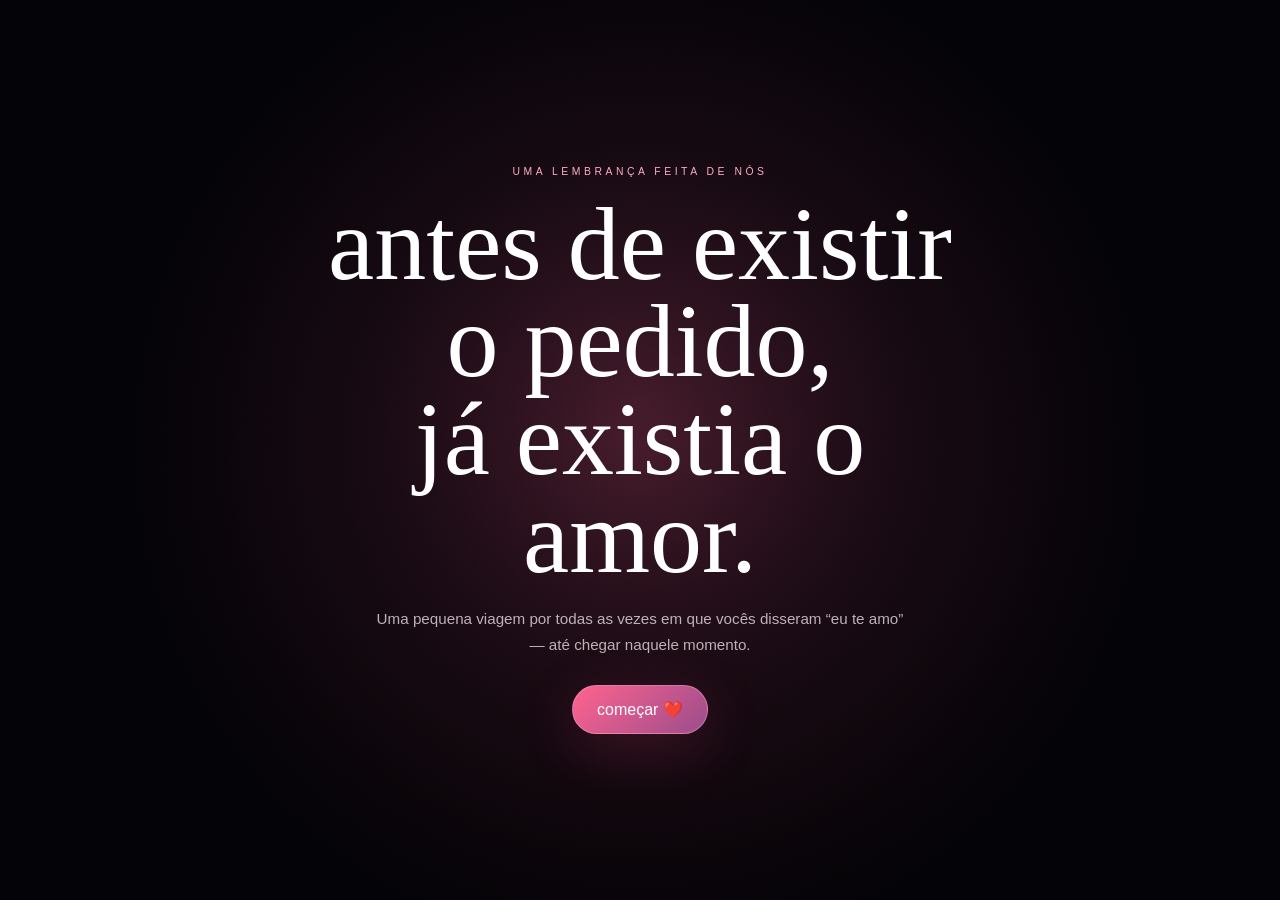
==== index.html @ da507d5b "Add files via upload" ====
<!doctype html><html lang="pt-BR"><head><meta charset="utf-8"><meta name="viewport" content="width=device-width,initial-scale=1,maximum-scale=1,user-scalable=no"><meta name="theme-color" content="#050408"><title>dois ❤️</title><style>
*{box-sizing:border-box}html,body{margin:0;width:100%;height:100%;overflow:hidden;background:#050408;color:#fff}body{font-family:-apple-system,BlinkMacSystemFont,"Segoe UI",Roboto,Arial,sans-serif}button{font:inherit}#app{position:fixed;inset:0;overflow:hidden;background:#050408}.bg{position:absolute;inset:0;background:radial-gradient(circle at 50% 45%,rgba(255,96,145,.13),transparent 32%),linear-gradient(180deg,#09070c,#050408 70%,#020204)}.vignette{position:absolute;inset:-5%;pointer-events:none;background:radial-gradient(ellipse at center,transparent 35%,rgba(0,0,0,.74) 100%);z-index:8}.grain{position:absolute;inset:0;opacity:.045;pointer-events:none;z-index:9;background-image:url("data:image/svg+xml,%3Csvg xmlns='http://www.w3.org/2000/svg' width='180' height='180'%3E%3Cfilter id='n'%3E%3CfeTurbulence baseFrequency='.85' numOctaves='3' stitchTiles='stitch'/%3E%3C/filter%3E%3Crect width='100%25' height='100%25' filter='url(%23n)' opacity='.6'/%3E%3C/svg%3E")}
#start{position:absolute;inset:0;z-index:30;display:flex;align-items:center;justify-content:center;text-align:center;padding:28px;background:radial-gradient(circle,rgba(255,87,145,.16),rgba(4,3,7,.98) 65%);transition:opacity 1.4s ease}.start-inner{max-width:650px}.eyebrow{font-size:.65rem;letter-spacing:.34em;text-transform:uppercase;color:#ffabc5;margin-bottom:18px}.start-inner h1{font-family:Georgia,serif;font-weight:400;font-size:clamp(2.5rem,9vw,6.5rem);line-height:.94;margin:0 0 20px}.start-inner p{color:#bfb1b9;line-height:1.7;max-width:540px;margin:0 auto 28px;font-size:.95rem}.start-btn{border:1px solid rgba(255,180,205,.4);background:linear-gradient(135deg,#ff638f,#9b4d8c);color:#fff;border-radius:999px;padding:14px 24px;cursor:pointer;box-shadow:0 16px 60px rgba(255,78,136,.18)}#stage{position:absolute;inset:0;opacity:0;transition:opacity 1.2s ease}#stage.live{opacity:1}#backMessages{position:absolute;inset:0;z-index:2;overflow:hidden;pointer-events:none}.back{position:absolute;width:min(38vw,270px);max-width:38vw;color:rgba(255,220,232,.58);font-family:Georgia,serif;font-size:clamp(.78rem,2.5vw,1.18rem);line-height:1.25;text-align:center;text-shadow:0 0 24px rgba(255,93,148,.15);animation:backIn var(--dur,3.6s) ease forwards;transform:translate(-50%,-50%);overflow-wrap:anywhere}.back small{display:block;margin-top:6px;font-size:.48em;color:rgba(255,200,218,.38);font-family:-apple-system,BlinkMacSystemFont,"Segoe UI",sans-serif}@keyframes backIn{0%{opacity:0;transform:translate(-50%,-50%) scale(.96)}15%{opacity:1}65%{opacity:.82}100%{opacity:0;transform:translate(-50%,-50%) scale(1.03)}}#front{position:absolute;inset:0;z-index:6;display:flex;align-items:center;justify-content:center;padding:28px;text-align:center;background:rgba(0,0,0,.28)}#front::after{content:"";position:absolute;inset:0;background:radial-gradient(circle at center,rgba(0,0,0,.04),rgba(0,0,0,.36) 72%);pointer-events:none}.card{position:relative;z-index:2;width:min(90vw,720px);min-height:120px;display:flex;align-items:center;justify-content:center;opacity:0;transform:scale(.97) translateY(8px);transition:opacity .16s ease,transform .16s ease}.card.show{opacity:1;transform:none}.word{display:inline-block;padding:21px 24px;border-radius:24px 24px 7px 24px;background:transparent;border:0;box-shadow:none;font-size:clamp(1.15rem,4.6vw,2.25rem);line-height:1.25;word-break:break-word}.front-author{margin-top:12px;color:rgba(255,226,235,.62);font-size:.72rem}.front-meta{margin-top:5px;color:rgba(255,210,224,.38);font-size:.62rem;letter-spacing:.05em}#photoScene{position:absolute;inset:0;z-index:20;display:flex;align-items:center;justify-content:center;opacity:0;visibility:hidden;background:#020203;transition:opacity 1.8s ease,visibility 1.8s}#photoScene.show{opacity:1;visibility:visible}.photo-glow{position:absolute;inset:-15%;background:radial-gradient(circle,rgba(255,91,145,.28),transparent 52%);filter:blur(35px)}.photo-box{position:relative;width:92vw;height:90vh;display:flex;align-items:center;justify-content:center;padding:18px}#photo{position:relative;z-index:2;max-width:100%;max-height:100%;width:auto;height:auto;object-fit:contain;border-radius:18px;border:1px solid rgba(255,255,255,.16);box-shadow:0 40px 110px rgba(0,0,0,.75);opacity:0;transform:scale(1.055);animation:photoIn 2.2s cubic-bezier(.2,.75,.2,1) forwards}@keyframes photoIn{to{opacity:1;transform:scale(1)}}.photo-caption{position:absolute;z-index:3;left:0;right:0;bottom:4.5vh;text-align:center;opacity:0;animation:captionIn 1.3s 1.2s forwards;text-shadow:0 2px 20px #000}.photo-caption span{font-size:.62rem;letter-spacing:.34em;text-transform:uppercase;color:#ffc0d4}.photo-caption h2{font:400 clamp(1.7rem,6vw,3.2rem)/1 Georgia,serif;margin:8px 0 0}@keyframes captionIn{to{opacity:1}}#fadeOut{position:absolute;inset:0;background:#000;z-index:30;opacity:0;pointer-events:none;transition:opacity 1.8s ease}#fadeOut.on{opacity:1}.hearts{position:absolute;inset:0;z-index:1;overflow:hidden;pointer-events:none}.heart{position:absolute;bottom:-30px;color:rgba(255,135,171,.18);animation:float linear forwards}@keyframes float{to{transform:translate3d(var(--x),-115vh,0) rotate(25deg);opacity:0}}#start.hide{opacity:0;pointer-events:none}@media(max-width:600px){.word{padding:17px 18px;border-radius:20px 20px 6px 20px}.back{max-width:82vw}.photo-box{height:84vh;padding:12px}}</style></head><body><div id="app"><div class="bg"></div><div class="hearts" id="hearts"></div><div class="vignette"></div><div class="grain"></div><section id="start"><div class="start-inner"><div class="eyebrow">uma lembrança feita de nós</div><h1>antes de existir o pedido,<br>já existia o amor.</h1><p>Uma pequena viagem por todas as vezes em que vocês disseram “eu te amo” — até chegar naquele momento.</p><button class="start-btn" id="begin">começar ❤️</button></div></section><main id="stage"><div id="backMessages"></div><div id="front"><div class="card" id="card"><div><div class="word" id="word"></div><div class="front-author" id="frontAuthor"></div><div class="front-meta" id="frontMeta"></div></div></div></div></main><section id="photoScene"><div class="photo-glow"></div><div class="photo-box"><img id="photo" alt="o dia do pedido"><div class="photo-caption"><span>26 de setembro de 2026</span><h2>e então, virou nós dois. ❤️</h2></div></div></section><div id="fadeOut"></div><audio id="music" preload="auto"></audio></div><script>
const DECLARATIONS=[{"date":"2026-05-12","time":"21:06","author":"Fabrício","text":"Muito cedo pra dizer que eu amo vc?","match":"amo vc"},{"date":"2026-05-15","time":"07:36","author":"Fabrício","text":"eu amo vc princesa","match":"amo vc"},{"date":"2026-05-15","time":"07:38","author":"Maria","text":"também amoo você amor","match":"amoo você"},{"date":"2026-05-15","time":"12:34","author":"Fabrício","text":"eu amoooooo voceeee ❤️❤️","match":"amoooooo voceeee"},{"date":"2026-05-15","time":"12:39","author":"Maria","text":"também amo voceee bb","match":"amo voceee"},{"date":"2026-05-17","time":"21:32","author":"Maria","text":"amo você","match":"amo você"},{"date":"2026-05-18","time":"12:43","author":"Maria","text":"amo vc bb","match":"amo vc"},{"date":"2026-05-18","time":"12:45","author":"Fabrício","text":"tbmmm amo vc princesa","match":"amo vc"},{"date":"2026-05-18","time":"19:43","author":"Maria","text":"amo você","match":"amo você"},{"date":"2026-05-18","time":"19:45","author":"Fabrício","text":"tbm amo você","match":"amo você"},{"date":"2026-05-18","time":"20:49","author":"Maria","text":"amoooo você amor 🩷","match":"amoooo você"},{"date":"2026-05-18","time":"20:51","author":"Fabrício","text":"euuuu amooo você mais 🫶🤗","match":"amooo você"},{"date":"2026-05-20","time":"13:36","author":"Maria","text":"amo você sabia?","match":"amo você"},{"date":"2026-05-20","time":"13:41","author":"Fabrício","text":"eu amooo você muitooooooo ❤️","match":"amooo você"},{"date":"2026-05-21","time":"13:56","author":"Fabrício","text":"eu te amooo mil bilhões","match":"eu te amooo"},{"date":"2026-05-21","time":"21:20","author":"Fabrício","text":"amoooo vc","match":"amoooo vc"},{"date":"2026-05-22","time":"00:40","author":"Maria","text":"amo você","match":"amo você"},{"date":"2026-05-22","time":"00:41","author":"Fabrício","text":"amooo você também princesa","match":"amooo você"},{"date":"2026-05-22","time":"13:16","author":"Maria","text":"amooo você","match":"amooo você"},{"date":"2026-05-22","time":"13:24","author":"Fabrício","text":"bonitinhaaa, amo você também","match":"amo você"},{"date":"2026-05-22","time":"19:56","author":"Maria","text":"amooo você","match":"amooo você"},{"date":"2026-05-24","time":"10:05","author":"Fabrício","text":"eu amo você amorzinho","match":"amo você"},{"date":"2026-05-24","time":"10:08","author":"Maria","text":"tb amo vocee","match":"amo vocee"},{"date":"2026-05-24","time":"15:51","author":"Maria","text":"Amo você","match":"Amo você"},{"date":"2026-05-24","time":"15:56","author":"Fabrício","text":"amo você muito muito muito muito muito tbmmm amoor <Mensagem editada>","match":"amo você"},{"date":"2026-05-24","time":"21:47","author":"Fabrício","text":"amo você","match":"amo você"},{"date":"2026-05-26","time":"03:27","author":"Maria","text":"eu amooooooooo você!!!!!!","match":"amooooooooo você"},{"date":"2026-05-26","time":"06:41","author":"Fabrício","text":"amoooo você também","match":"amoooo você"},{"date":"2026-05-26","time":"07:34","author":"Maria","text":"amo você","match":"amo você"},{"date":"2026-05-26","time":"07:38","author":"Fabrício","text":"amo você mais amor","match":"amo você"},{"date":"2026-05-26","time":"12:03","author":"Maria","text":"amo você","match":"amo você"},{"date":"2026-05-26","time":"12:05","author":"Fabrício","text":"eu amoooooooooooooooo você sim princesa","match":"amoooooooooooooooo você"},{"date":"2026-05-26","time":"12:10","author":"Fabrício","text":"amo você mais que tudooooo nesse mundinho","match":"amo você"},{"date":"2026-05-26","time":"18:59","author":"Maria","text":"amo você","match":"amo você"},{"date":"2026-05-26","time":"19:01","author":"Fabrício","text":"amoo você também","match":"amoo você"},{"date":"2026-05-26","time":"19:39","author":"Maria","text":"amo você","match":"amo você"},{"date":"2026-05-26","time":"19:53","author":"Fabrício","text":"amoooo você gatinhaaaa","match":"amoooo você"},{"date":"2026-05-26","time":"21:07","author":"Fabrício","text":"amo você","match":"amo você"},{"date":"2026-05-26","time":"21:07","author":"Maria","text":"amo você tbb","match":"amo você"},{"date":"2026-05-27","time":"14:04","author":"Maria","text":"amo você amor","match":"amo você"},{"date":"2026-05-27","time":"14:11","author":"Fabrício","text":"também amo você bem pouquinho amor 🤏","match":"amo você"},{"date":"2026-05-27","time":"14:25","author":"Fabrício","text":"você não tem noção o quanto amooo você amor","match":"amooo você"},{"date":"2026-05-27","time":"14:50","author":"Fabrício","text":"amooo você princesinhaaa","match":"amooo você"},{"date":"2026-05-27","time":"14:55","author":"Maria","text":"tbm amo vc amooor","match":"amo vc"},{"date":"2026-05-27","time":"17:36","author":"Maria","text":"amo você","match":"amo você"},{"date":"2026-05-27","time":"17:39","author":"Fabrício","text":"amo você também amoor","match":"amo você"},{"date":"2026-05-27","time":"18:26","author":"Fabrício","text":"eu te amoooooooooooooooo","match":"eu te amoooooooooooooooo"},{"date":"2026-05-27","time":"18:26","author":"Maria","text":"tbm te amooooooooo meu amorzinho","match":"te amooooooooo"},{"date":"2026-05-27","time":"19:11","author":"Maria","text":"amo você","match":"amo você"},{"date":"2026-05-27","time":"19:12","author":"Fabrício","text":"amo você também","match":"amo você"},{"date":"2026-05-27","time":"19:14","author":"Maria","text":"amor eu amooooo você","match":"amooooo você"},{"date":"2026-05-27","time":"19:18","author":"Fabrício","text":"amo você maisss","match":"amo você"},{"date":"2026-05-27","time":"19:52","author":"Fabrício","text":"amoooo você bb","match":"amoooo você"},{"date":"2026-05-27","time":"19:53","author":"Maria","text":"tbm amo vcccccc","match":"amo vcccccc"},{"date":"2026-05-27","time":"20:46","author":"Maria","text":"amo vc","match":"amo vc"},{"date":"2026-05-27","time":"20:48","author":"Fabrício","text":"amo você também bb","match":"amo você"},{"date":"2026-05-28","time":"08:39","author":"Maria","text":"amo você amor","match":"amo você"},{"date":"2026-05-28","time":"08:41","author":"Fabrício","text":"amo você também gatinha","match":"amo você"},{"date":"2026-05-28","time":"09:09","author":"Maria","text":"amo você","match":"amo você"},{"date":"2026-05-28","time":"09:18","author":"Fabrício","text":"amoooooooo você muito muito muito muito muito muito  mais bb","match":"amoooooooo você"},{"date":"2026-05-28","time":"09:53","author":"Fabrício","text":"amooo você neném","match":"amooo você"},{"date":"2026-05-28","time":"12:00","author":"Maria","text":"amo voceeee","match":"amo voceeee"},{"date":"2026-05-28","time":"12:13","author":"Fabrício","text":"amo você também ❤️❤️❤️❤️❤️❤️❤️❤️❤️❤️","match":"amo você"},{"date":"2026-05-28","time":"12:24","author":"Maria","text":"amooo você amor😞😞😞🩷","match":"amooo você"},{"date":"2026-05-28","time":"12:58","author":"Maria","text":"amooo você amooor😞🩷","match":"amooo você"},{"date":"2026-05-28","time":"13:04","author":"Fabrício","text":"uiui ❤️ amo você","match":"amo você"},{"date":"2026-05-28","time":"14:13","author":"Fabrício","text":"sabia que eu amo você??","match":"amo você"},{"date":"2026-05-28","time":"14:16","author":"Maria","text":"eu também amooo você amoor, muitooooo🩷","match":"amooo você"},{"date":"2026-05-28","time":"17:05","author":"Maria","text":"amo você","match":"amo você"},{"date":"2026-05-28","time":"17:08","author":"Fabrício","text":"você sabe que te amo mais né","match":"te amo"},{"date":"2026-05-28","time":"18:57","author":"Maria","text":"te amo","match":"te amo"},{"date":"2026-05-28","time":"19:08","author":"Fabrício","text":"eu amo você amooor <Mensagem editada>","match":"amo você"},{"date":"2026-05-28","time":"20:46","author":"Maria","text":"amo você moor","match":"amo você"},{"date":"2026-05-28","time":"20:47","author":"Fabrício","text":"amo vc também nega","match":"amo vc"},{"date":"2026-05-29","time":"10:13","author":"Fabrício","text":"amooo você","match":"amooo você"},{"date":"2026-05-29","time":"10:15","author":"Maria","text":"tbm amo você amoor","match":"amo você"},{"date":"2026-05-29","time":"14:10","author":"Fabrício","text":"amo você linda","match":"amo você"},{"date":"2026-05-29","time":"14:13","author":"Maria","text":"tbm amo vccc bb","match":"amo vccc"},{"date":"2026-05-29","time":"20:13","author":"Fabrício","text":"amo você","match":"amo você"},{"date":"2026-05-30","time":"10:56","author":"Fabrício","text":"amo você bb","match":"amo você"},{"date":"2026-05-30","time":"11:59","author":"Fabrício","text":"amo você princesa","match":"amo você"},{"date":"2026-05-30","time":"12:09","author":"Maria","text":"amooo vc amoor","match":"amooo vc"},{"date":"2026-05-30","time":"21:16","author":"Maria","text":"amo você","match":"amo você"},{"date":"2026-05-30","time":"21:18","author":"Fabrício","text":"amo você tbmm bb","match":"amo você"},{"date":"2026-05-31","time":"09:56","author":"Maria","text":"amo vc amor","match":"amo vc"},{"date":"2026-05-31","time":"09:57","author":"Fabrício","text":"amooooo você muito mais amorzinho","match":"amooooo você"},{"date":"2026-05-31","time":"10:21","author":"Maria","text":"amo vc","match":"amo vc"},{"date":"2026-05-31","time":"10:23","author":"Fabrício","text":"amo vc tbmm","match":"amo vc"},{"date":"2026-05-31","time":"11:03","author":"Fabrício","text":"amo vc bb","match":"amo vc"},{"date":"2026-05-31","time":"12:53","author":"Maria","text":"amo você amor","match":"amo você"},{"date":"2026-05-31","time":"12:58","author":"Fabrício","text":"te amo de mais","match":"te amo"},{"date":"2026-05-31","time":"17:22","author":"Maria","text":"amo você amooor","match":"amo você"},{"date":"2026-05-31","time":"19:38","author":"Fabrício","text":"amo vc bb","match":"amo vc"},{"date":"2026-05-31","time":"19:38","author":"Maria","text":"tbm amo vc amooooor","match":"amo vc"},{"date":"2026-05-31","time":"20:07","author":"Maria","text":"amo você","match":"amo você"},{"date":"2026-05-31","time":"20:08","author":"Fabrício","text":"tbm amo vc princesa","match":"amo vc"},{"date":"2026-05-31","time":"20:31","author":"Maria","text":"amo você amooor","match":"amo você"},{"date":"2026-05-31","time":"21:29","author":"Maria","text":"amo você amoooor","match":"amo você"},{"date":"2026-05-31","time":"21:57","author":"Fabrício","text":"amooooo vc amorzinhooo","match":"amooooo vc"},{"date":"2026-05-31","time":"21:58","author":"Maria","text":"tbm te amoooooo amor","match":"te amoooooo"},{"date":"2026-05-31","time":"22:04","author":"Fabrício","text":"que bonitinho amoooor 😞 o quanto eu amo você.... mds","match":"amo você"},{"date":"2026-05-31","time":"22:59","author":"Maria","text":"amoooo você","match":"amoooo você"},{"date":"2026-05-31","time":"23:24","author":"Maria","text":"amo você amor","match":"amo você"},{"date":"2026-05-31","time":"23:29","author":"Maria","text":"eu te amoo","match":"eu te amoo"},{"date":"2026-05-31","time":"23:30","author":"Fabrício","text":"amo você mais bb","match":"amo você"},{"date":"2026-06-01","time":"06:57","author":"Maria","text":"amo você amooor","match":"amo você"},{"date":"2026-06-01","time":"06:58","author":"Fabrício","text":"aaaaaah ❤️❤️❤️ amo você também amor","match":"amo você"},{"date":"2026-06-01","time":"07:41","author":"Maria","text":"amo você","match":"amo você"},{"date":"2026-06-01","time":"07:41","author":"Fabrício","text":"amooo vc tbm","match":"amooo vc"},{"date":"2026-06-01","time":"09:54","author":"Fabrício","text":"amo vc lindinhaaaa","match":"amo vc"},{"date":"2026-06-01","time":"09:57","author":"Maria","text":"tbm amo voceeeee amor","match":"amo voceeeee"},{"date":"2026-06-01","time":"10:24","author":"Maria","text":"amo você amooooor😞","match":"amo você"},{"date":"2026-06-01","time":"10:30","author":"Fabrício","text":"amooooo vc muito amor, eu vivoooo você ❤️❤️","match":"amooooo vc"},{"date":"2026-06-01","time":"12:43","author":"Fabrício","text":"amo você amoooor","match":"amo você"},{"date":"2026-06-01","time":"12:43","author":"Maria","text":"tbm te amooooo","match":"te amooooo"},{"date":"2026-06-01","time":"14:23","author":"Maria","text":"Tbm amoooo vcccc","match":"amoooo vcccc"},{"date":"2026-06-01","time":"17:34","author":"Maria","text":"Amooooooo vc amor","match":"Amooooooo vc"},{"date":"2026-06-01","time":"17:36","author":"Fabrício","text":"supeeeeeer amoooo vc tbm moor","match":"amoooo vc"},{"date":"2026-06-01","time":"18:22","author":"Maria","text":"te amo amor","match":"te amo"},{"date":"2026-06-01","time":"18:26","author":"Fabrício","text":"euuuuu amo você ☺️","match":"amo você"},{"date":"2026-06-01","time":"20:43","author":"Fabrício","text":"eu amooooo você amoor","match":"amooooo você"},{"date":"2026-06-01","time":"20:44","author":"Maria","text":"tbm amo vccc amor","match":"amo vccc"},{"date":"2026-06-01","time":"21:20","author":"Maria","text":"amorrrr eu amooooo você","match":"amooooo você"},{"date":"2026-06-01","time":"21:21","author":"Fabrício","text":"eu amoooooo vc muito mais amoooor","match":"amoooooo vc"},{"date":"2026-06-01","time":"21:39","author":"Maria","text":"amo você amor","match":"amo você"},{"date":"2026-06-01","time":"21:50","author":"Fabrício","text":"amooo você princesa","match":"amooo você"},{"date":"2026-06-01","time":"21:51","author":"Maria","text":"tbm amo vc amor","match":"amo vc"},{"date":"2026-06-01","time":"22:06","author":"Maria","text":"eu te amo","match":"eu te amo"},{"date":"2026-06-01","time":"22:07","author":"Fabrício","text":"e por isso que eu falo que te amooooo mais","match":"te amooooo"},{"date":"2026-06-01","time":"23:27","author":"Maria","text":"amo voceeeee amoooor","match":"amo voceeeee"},{"date":"2026-06-01","time":"23:27","author":"Fabrício","text":"eu Tb amoooooo vc amorzinho","match":"amoooooo vc"},{"date":"2026-06-02","time":"00:55","author":"Fabrício","text":"amo você também amooor","match":"amo você"},{"date":"2026-06-02","time":"00:55","author":"Maria","text":"te amo mto","match":"te amo"},{"date":"2026-06-02","time":"07:45","author":"Maria","text":"te amo taaa??","match":"te amo"},{"date":"2026-06-02","time":"07:45","author":"Fabrício","text":"amooo vc tbm","match":"amooo vc"},{"date":"2026-06-02","time":"12:35","author":"Fabrício","text":"amooo você bb","match":"amooo você"},{"date":"2026-06-02","time":"12:37","author":"Maria","text":"tbm amo vccc","match":"amo vccc"},{"date":"2026-06-02","time":"17:25","author":"Maria","text":"amo você","match":"amo você"},{"date":"2026-06-02","time":"17:34","author":"Fabrício","text":"amo vc tbm lindinhaa","match":"amo vc"},{"date":"2026-06-02","time":"17:53","author":"Maria","text":"AMO VOCÊ AMOOOOOR","match":"AMO VOCÊ"},{"date":"2026-06-02","time":"18:43","author":"Fabrício","text":"amoooo você","match":"amoooo você"},{"date":"2026-06-02","time":"18:45","author":"Maria","text":"tbm amo vc amooor","match":"amo vc"},{"date":"2026-06-02","time":"20:22","author":"Maria","text":"te amooo","match":"te amooo"},{"date":"2026-06-02","time":"20:22","author":"Fabrício","text":"tbm te amo","match":"te amo"},{"date":"2026-06-02","time":"20:56","author":"Fabrício","text":"o tanto que eu demonstro q amo você","match":"amo você"},{"date":"2026-06-02","time":"21:06","author":"Maria","text":"tbm amo você be","match":"amo você"},{"date":"2026-06-02","time":"21:42","author":"Maria","text":"eu te amo","match":"eu te amo"},{"date":"2026-06-02","time":"21:43","author":"Fabrício","text":"eu amo você muito mais","match":"amo você"},{"date":"2026-06-02","time":"22:18","author":"Fabrício","text":"eu amo você amorzinho","match":"amo você"},{"date":"2026-06-02","time":"22:19","author":"Maria","text":"tbm amo você amorr","match":"amo você"},{"date":"2026-06-02","time":"22:42","author":"Fabrício","text":"eu amo vc por completo","match":"amo vc"},{"date":"2026-06-02","time":"22:59","author":"Maria","text":"amo você amooor","match":"amo você"},{"date":"2026-06-02","time":"23:00","author":"Fabrício","text":"eu te amoooooooo muito mais amoooor","match":"eu te amoooooooo"},{"date":"2026-06-02","time":"23:13","author":"Maria","text":"amo voceeeeeeeee amor","match":"amo voceeeeeeeee"},{"date":"2026-06-02","time":"23:14","author":"Fabrício","text":"amoooo você muitooooooo amoooor","match":"amoooo você"},{"date":"2026-06-02","time":"23:17","author":"Maria","text":"eu amooo você","match":"amooo você"},{"date":"2026-06-02","time":"23:24","author":"Maria","text":"amo você amorzinho","match":"amo você"},{"date":"2026-06-02","time":"23:48","author":"Maria","text":"Eu te amo!","match":"Eu te amo"},{"date":"2026-06-02","time":"23:50","author":"Fabrício","text":"Eu amo você muito!!","match":"amo você"},{"date":"2026-06-03","time":"06:32","author":"Maria","text":"amo você amoooor","match":"amo você"},{"date":"2026-06-03","time":"06:34","author":"Fabrício","text":"amoooo vc também amorzinho","match":"amoooo vc"},{"date":"2026-06-03","time":"06:55","author":"Maria","text":"amo você meu amor","match":"amo você"},{"date":"2026-06-03","time":"06:56","author":"Fabrício","text":"eu amooooo você mais amor","match":"amooooo você"},{"date":"2026-06-03","time":"12:08","author":"Maria","text":"tbm amo vcccc","match":"amo vcccc"},{"date":"2026-06-03","time":"17:34","author":"Fabrício","text":"amooooo você","match":"amooooo você"},{"date":"2026-06-03","time":"17:34","author":"Maria","text":"também amo você amor","match":"amo você"},{"date":"2026-06-03","time":"20:56","author":"Maria","text":"eu amo você","match":"amo você"},{"date":"2026-06-03","time":"21:00","author":"Fabrício","text":"tbm amo você um montão amooor","match":"amo você"},{"date":"2026-06-03","time":"21:21","author":"Maria","text":"te amoooo","match":"te amoooo"},{"date":"2026-06-03","time":"21:32","author":"Maria","text":"euuuuu amooooo você","match":"amooooo você"},{"date":"2026-06-03","time":"21:36","author":"Maria","text":"AMO VOCÊ","match":"AMO VOCÊ"},{"date":"2026-06-03","time":"21:52","author":"Fabrício","text":"eu amoooo vc amor <Mensagem editada>","match":"amoooo vc"},{"date":"2026-06-04","time":"09:18","author":"Maria","text":"te amoooo","match":"te amoooo"},{"date":"2026-06-04","time":"09:20","author":"Fabrício","text":"amooo vc tbm amor","match":"amooo vc"},{"date":"2026-06-04","time":"09:36","author":"Maria","text":"eu amo você","match":"amo você"},{"date":"2026-06-04","time":"09:47","author":"Maria","text":"eu amoooooo você","match":"amoooooo você"},{"date":"2026-06-04","time":"09:55","author":"Fabrício","text":"amooooo voceeee amoooor mais dq vc imagina","match":"amooooo voceeee"},{"date":"2026-06-04","time":"10:06","author":"Maria","text":"amo você amooor","match":"amo você"},{"date":"2026-06-04","time":"10:23","author":"Maria","text":"eu amo você","match":"amo você"},{"date":"2026-06-04","time":"10:37","author":"Fabrício","text":"amoooooo vc muitoo princesinha 🥰🥰🥰🥰","match":"amoooooo vc"},{"date":"2026-06-04","time":"10:38","author":"Maria","text":"tbm amoooooooooo você","match":"amoooooooooo você"},{"date":"2026-06-04","time":"10:42","author":"Fabrício","text":"sabia que nunca amei ngm igual eu amo você?","match":"amo você"},{"date":"2026-06-04","time":"10:58","author":"Fabrício","text":"a palavra \"eu te amo\" é muito fracooo amoooor","match":"eu te amo"},{"date":"2026-06-04","time":"10:58","author":"Fabrício","text":"eu amo vc mais dq isso","match":"amo vc"},{"date":"2026-06-04","time":"11:21","author":"Maria","text":"amo você","match":"amo você"},{"date":"2026-06-04","time":"11:23","author":"Fabrício","text":"minha gatinha, amooo vc ❤️","match":"amooo vc"},{"date":"2026-06-04","time":"13:23","author":"Maria","text":"amo você de todos os jeitos","match":"amo você"},{"date":"2026-06-04","time":"14:03","author":"Fabrício","text":"amo vc amorzinho","match":"amo vc"},{"date":"2026-06-04","time":"14:15","author":"Maria","text":"amo você amor","match":"amo você"},{"date":"2026-06-04","time":"14:22","author":"Fabrício","text":"amo vc","match":"amo vc"},{"date":"2026-06-04","time":"14:48","author":"Fabrício","text":"eu amo você","match":"amo você"},{"date":"2026-06-04","time":"14:58","author":"Fabrício","text":"amooo você princesaaaa, pfv nunca fique estranha cmgggg","match":"amooo você"},{"date":"2026-06-04","time":"14:58","author":"Maria","text":"tbmmm amo vc bb","match":"amo vc"},{"date":"2026-06-04","time":"15:30","author":"Fabrício","text":"eu amoooo você","match":"amoooo você"},{"date":"2026-06-04","time":"16:07","author":"Maria","text":"amo vc","match":"amo vc"},{"date":"2026-06-04","time":"16:09","author":"Fabrício","text":"eu tbm amo você amooooor","match":"amo você"},{"date":"2026-06-04","time":"16:47","author":"Maria","text":"amo vccccccc amor","match":"amo vccccccc"},{"date":"2026-06-04","time":"17:40","author":"Maria","text":"amo você amoooor","match":"amo você"},{"date":"2026-06-04","time":"17:40","author":"Fabrício","text":"amo você mais meu neném","match":"amo você"},{"date":"2026-06-04","time":"18:26","author":"Maria","text":"amo vc amooor","match":"amo vc"},{"date":"2026-06-04","time":"18:27","author":"Fabrício","text":"amo vc tbm neném","match":"amo vc"},{"date":"2026-06-04","time":"18:45","author":"Fabrício","text":"amooo você bb","match":"amooo você"},{"date":"2026-06-04","time":"19:54","author":"Maria","text":"amooooooooooo você amor","match":"amooooooooooo você"},{"date":"2026-06-04","time":"20:39","author":"Maria","text":"tbmmm amoooo você amor","match":"amoooo você"},{"date":"2026-06-04","time":"21:18","author":"Maria","text":"amo você","match":"amo você"},{"date":"2026-06-04","time":"21:18","author":"Fabrício","text":"amo você tbm amorzinho","match":"amo você"},{"date":"2026-06-04","time":"21:35","author":"Fabrício","text":"eu amooooo vc muito princesa","match":"amooooo vc"},{"date":"2026-06-04","time":"21:38","author":"Maria","text":"tbm amo você meu amor","match":"amo você"},{"date":"2026-06-04","time":"21:56","author":"Maria","text":"eu te amo!!","match":"eu te amo"},{"date":"2026-06-04","time":"21:57","author":"Fabrício","text":"Tb te amoooo minha vida","match":"te amoooo"},{"date":"2026-06-04","time":"22:00","author":"Maria","text":"amor, eu queria conseguir colocar em palavras tudo o que você significa pra mim, mas às vezes parece impossível, porq qualquer coisa que eu escreva parece pequena perto do que eu sinto, você chegou na minha vida de um jeito tão inesperado, e sem perceber foi ocupando um espaço que hoje eu não consigo imaginar vazio!\ndesde o começo, você foi diferente, diferente na forma de falar comigo, de me tratar, de se preocupar, de demonstrar carinho.. em um mundo onde tantas pessoas fazem promessas e somem, você escolheu ficar, e  talvez seja isso que eu mais amo em você meu amor, a sua presença! você está aqui nos dias bons, mas também nos dias difíceis, você faz questão de saber como eu estou, de me ouvir, de me apoiar e de me fazer sentir importante, você não faz ideia do quanto eu gosto das pequenas coisas, das nossas conversas, das suas mensagens, do seu jeito de me fazer sorrir quando eu tô meio pra baixo.. voce transforma momentos simples em memórias que eu guardo com carinho!! E é engraçado como alguém pode virar parte da nossa rotina e ao mesmo tempo, ser a melhor parte dela. Eu sempre imaginei como seria encontrar alguém que realmente se importasse comigo, alguém que demonstrasse carinho sem que eu precisasse pedir, alguém que me escolhesse todos os dias.. E então você apareceu, e foi aí que eu percebi que você é exatamente tudo aquilo que eu sempre procurei e nunca tinha encontrado.\ncada dia que passa eu descubro mais motivos para gostar de você, cada conversa me faz admirar mais quem você é! Cada gesto seu faz meu coração se apegar ainda mais amor!🩷\nE sabe o que é mais bonito? É que, quando eu penso no futuro, você aparece nos meus pensamentos de forma tão natural. Porq  você se tornou alguém que eu quero por perto, alguém  que eu quero continuar conhecendo, admirando e amando cada vez mais!!!\nSe eu pudesse te dar uma certeza, seria essa: você é muito especial para mim!Mais do que imagina, mais do que eu consigo demonstrar às vezes, você se tornou uma das melhores coisas que já aconteceram na minha vida, e eu sou muito grata por ter você!!\nObrigada por cada mensagem, por cada demonstração de carinho, por cada momento compartilhado, obrigada por ser você. Porq, sinceramente, não existe ninguém que me faça sentir o que você faz. E se algum dia você duvidar do quanto é importante para mim, lembra disso: entre todas as pessoas que eu poderia conhecer, foi você quem conquistou meu coração. Foi você quem me fez acreditar que carinho, cuidado, atenção e amor ainda existem de verdade. E é você quem eu escolho todos os dias, sem pensar 🩷\nEu gosto de você de um jeito que nem cabe em texto, de um jeito que aparece nos meus pensamentos durante o dia, nos meus sorrisos sem motivo e na saudade que bate mesmo depois de poucos minutos sem falar com você. E, se depender de mim, quero continuar construindo muitos momentos ao seu lado, porq ter você na minha vida é uma das coisas mais bonitas que já me aconteceu. Eu te amo 🤍","match":"Eu te amo"},{"date":"2026-06-04","time":"22:33","author":"Maria","text":"tem uma coisa que eu quero que você saiba e nunca esqueça, eu não quero que o que a gente tem fique só aqui, eu penso em você fazendo parte da minha vida de verdade, sabe? Penso em te apresentar para a minha família, em te levar nos lugares que eu gosto, em você vir aqui em casa, em criar memórias juntos e viver tudo aquilo que a gente sonha! As vezes eu fico até triste por parecer que isso está demorando mais do que eu gostaria.. queria que as coisas fossem mais fáceis e que a gente pudesse simplesmente estar perto um do outro agora.. e se em algum momento você sente que eu estou atrasando isso, eu te peço desculpas meu amor, nunca foi por falta de vontade, porq se tem uma coisa que eu tenho certeza é que eu quero você na minha vida.\nEu quero viver momentos com você, conhecer cada detalhe seu pessoalmente, te abraçar, ouvir sua voz de perto, rir junto, criar lembranças que a gente vai guardar para sempreeeeeee! Eu penso nisso mais do que você imagina.🩷\nMas acima de qualquer distância ou qualquer demora, eu preciso que você nunca duvide do meu amor, nunca duvide do quanto eu te quero, do quanto você é importante para mim e do quanto eu levo tudo isso a sério. Porq o que eu sinto por você é real!! E a cada dia que passa eu tenho mais certeza de que é você.\nEu sei que ainda não pudemos viver tudo o que queremos, mas eu acredito que o nosso momento vai chegar🩷 e quando chegar, eu vou olhar para trás e perceber que toda a espera valeu a pena, porq no final das contas era você quem eu queria ao meu lado o tempo todo. Eu te amo, e independentemente da distância ou do tempo que as coisas levem, meu coração continua escolhendo você todos os dias amorzinho 🤍","match":"Eu te amo"},{"date":"2026-06-04","time":"22:46","author":"Maria","text":"mas eu tô chorando porq eu te amo muitaooooo amooor","match":"eu te amo"},{"date":"2026-06-04","time":"22:54","author":"Fabrício","text":"eu te amoooooooo tanto, tanto, tanto, tanto, tanto amorzinho","match":"eu te amoooooooo"},{"date":"2026-06-04","time":"22:54","author":"Maria","text":"também te amooooooooo mtooooo amor","match":"te amooooooooo"},{"date":"2026-06-04","time":"23:08","author":"Maria","text":"eu te amo!","match":"eu te amo"},{"date":"2026-06-04","time":"23:10","author":"Fabrício","text":"eu amo você amor","match":"amo você"},{"date":"2026-06-04","time":"23:16","author":"Fabrício","text":"eu amoo você muitooooo","match":"amoo você"},{"date":"2026-06-04","time":"23:18","author":"Maria","text":"te amooooo maisss","match":"te amooooo"},{"date":"2026-06-04","time":"23:29","author":"Maria","text":"só sei que eu te amo demais","match":"eu te amo"},{"date":"2026-06-05","time":"00:12","author":"Maria","text":"Te amoooooo","match":"Te amoooooo"},{"date":"2026-06-05","time":"00:12","author":"Fabrício","text":"amo você muito mais amoooor","match":"amo você"},{"date":"2026-06-05","time":"00:41","author":"Fabrício","text":"dorme bem meu amorzinho EU AMO VOCÊ 🥰🫶","match":"AMO VOCÊ"},{"date":"2026-06-05","time":"07:23","author":"Maria","text":"amooooo você amor","match":"amooooo você"},{"date":"2026-06-05","time":"07:43","author":"Maria","text":"amo você","match":"amo você"},{"date":"2026-06-05","time":"07:44","author":"Fabrício","text":"amooo você também","match":"amooo você"},{"date":"2026-06-05","time":"12:40","author":"Maria","text":"amo vc amor","match":"amo vc"},{"date":"2026-06-05","time":"12:44","author":"Fabrício","text":"amo você também amorzinho","match":"amo você"},{"date":"2026-06-05","time":"14:07","author":"Fabrício","text":"amoooo você bb","match":"amoooo você"},{"date":"2026-06-05","time":"15:55","author":"Maria","text":"tbm amo vc amooor","match":"amo vc"},{"date":"2026-06-05","time":"16:08","author":"Fabrício","text":"pq eu te amoooooo muitooooo mais","match":"eu te amoooooo"},{"date":"2026-06-05","time":"16:52","author":"Maria","text":"amoooooo você amorzinho","match":"amoooooo você"},{"date":"2026-06-05","time":"17:40","author":"Maria","text":"amoooooo você amorzinhooooooo","match":"amoooooo você"},{"date":"2026-06-05","time":"17:40","author":"Fabrício","text":"amoooo você muito amooor","match":"amoooo você"},{"date":"2026-06-05","time":"18:07","author":"Maria","text":"beijinhos amor, amo voceee","match":"amo voceee"},{"date":"2026-06-05","time":"18:08","author":"Fabrício","text":"amo vc também","match":"amo vc"},{"date":"2026-06-05","time":"21:00","author":"Maria","text":"amo vc amorzinhoooo","match":"amo vc"},{"date":"2026-06-05","time":"21:01","author":"Fabrício","text":"eu também amoo vc princesa","match":"amoo vc"},{"date":"2026-06-05","time":"21:21","author":"Fabrício","text":"amo você mais amor","match":"amo você"},{"date":"2026-06-05","time":"21:26","author":"Maria","text":"te amoooooo","match":"te amoooooo"},{"date":"2026-06-05","time":"21:34","author":"Maria","text":"amo vc amorzinhooo","match":"amo vc"},{"date":"2026-06-05","time":"21:35","author":"Fabrício","text":"amo vc tbm bb","match":"amo vc"},{"date":"2026-06-05","time":"21:37","author":"Maria","text":"TE AMO MTOOOOOOOOOO","match":"TE AMO"},{"date":"2026-06-05","time":"21:39","author":"Maria","text":"muitoooooooooooo amor, eu te amo mais que tudooooooooo","match":"eu te amo"},{"date":"2026-06-05","time":"22:09","author":"Maria","text":"amo vc bb","match":"amo vc"},{"date":"2026-06-05","time":"22:10","author":"Fabrício","text":"tbm amooo vc amor","match":"amooo vc"},{"date":"2026-06-05","time":"22:13","author":"Fabrício","text":"eu amoooooo você princesaaaa ❤️❤️","match":"amoooooo você"},{"date":"2026-06-05","time":"22:14","author":"Maria","text":"tbm amo vccccc","match":"amo vccccc"},{"date":"2026-06-05","time":"22:17","author":"Maria","text":"AMO VC","match":"AMO VC"},{"date":"2026-06-05","time":"22:18","author":"Maria","text":"EU AMO VC","match":"AMO VC"},{"date":"2026-06-05","time":"22:54","author":"Fabrício","text":"amooo voce amor","match":"amooo voce"},{"date":"2026-06-05","time":"23:23","author":"Fabrício","text":"amooooo você amoor","match":"amooooo você"},{"date":"2026-06-05","time":"23:25","author":"Maria","text":"tbm amo vc meu amor","match":"amo vc"},{"date":"2026-06-05","time":"23:28","author":"Fabrício","text":"e eu amo vc muito mais","match":"amo vc"},{"date":"2026-06-05","time":"23:42","author":"Maria","text":"amo você amor","match":"amo você"},{"date":"2026-06-05","time":"23:42","author":"Fabrício","text":"minha princesa 🥰 amo vc tb","match":"amo vc"},{"date":"2026-06-06","time":"00:46","author":"Fabrício","text":"dorme bemmm bb, eu amo voceeee ❤️🥰","match":"amo voceeee"},{"date":"2026-06-06","time":"09:54","author":"Fabrício","text":"amo você amorzinho","match":"amo você"},{"date":"2026-06-06","time":"09:55","author":"Maria","text":"tbm amooooo vc","match":"amooooo vc"},{"date":"2026-06-06","time":"11:40","author":"Maria","text":"te amo bb","match":"te amo"},{"date":"2026-06-06","time":"12:44","author":"Maria","text":"amo vc amorzinho","match":"amo vc"},{"date":"2026-06-06","time":"12:45","author":"Fabrício","text":"amooo vc mais amor","match":"amooo vc"},{"date":"2026-06-06","time":"15:10","author":"Maria","text":"amo você amooooor","match":"amo você"},{"date":"2026-06-06","time":"15:11","author":"Fabrício","text":"amoooo vc tbm","match":"amoooo vc"},{"date":"2026-06-06","time":"15:19","author":"Maria","text":"eu te amooo","match":"eu te amooo"},{"date":"2026-06-06","time":"15:20","author":"Fabrício","text":"eu amo você mais 💖","match":"amo você"},{"date":"2026-06-06","time":"15:51","author":"Maria","text":"amo você","match":"amo você"},{"date":"2026-06-06","time":"16:16","author":"Fabrício","text":"amooo vc amoor","match":"amooo vc"},{"date":"2026-06-06","time":"16:17","author":"Maria","text":"tbm te amoooo meu amorzinho","match":"te amoooo"},{"date":"2026-06-06","time":"16:28","author":"Maria","text":"eu te amoooooooo","match":"eu te amoooooooo"},{"date":"2026-06-06","time":"16:29","author":"Fabrício","text":"eu também te amooooo princesa","match":"te amooooo"},{"date":"2026-06-06","time":"16:42","author":"Maria","text":"amoor, eu fico toda bobinha lendo suas mensagens, voce é exatamente o tipo de pessoa que eu sempre sonhei ter na minha vida, obrigada por me amar tão bonito, por cuidar de mim e por me fazer tão felizzzz!! Eu te amo mais do que consigo explicar e mal posso esperar pelo dia em que vou poder te abraçar de verdade 🩷🩷🩷","match":"Eu te amo"},{"date":"2026-06-06","time":"16:44","author":"Fabrício","text":"amoooo você","match":"amoooo você"},{"date":"2026-06-06","time":"17:02","author":"Maria","text":"amo vc amooor","match":"amo vc"},{"date":"2026-06-06","time":"17:04","author":"Fabrício","text":"amo você tbm vidaaa","match":"amo você"},{"date":"2026-06-06","time":"17:41","author":"Maria","text":"eu te amooooo","match":"eu te amooooo"},{"date":"2026-06-06","time":"17:42","author":"Fabrício","text":"eu tbm te amo amoor","match":"te amo"},{"date":"2026-06-06","time":"17:56","author":"Fabrício","text":"EU AMOOOOOOO VOCE MUITO AMOOOOOR 🥰🥰🥰","match":"AMOOOOOOO VOCE"},{"date":"2026-06-06","time":"17:57","author":"Maria","text":"TAMBÉM TE AMOOOOO MTOOOOO AMOR","match":"TE AMOOOOO"},{"date":"2026-06-06","time":"18:11","author":"Maria","text":"te amo muito meu amor","match":"te amo"},{"date":"2026-06-06","time":"18:14","author":"Fabrício","text":"tbm amo você princesa","match":"amo você"},{"date":"2026-06-06","time":"18:39","author":"Maria","text":"te amo meu amor","match":"te amo"},{"date":"2026-06-06","time":"18:41","author":"Fabrício","text":"te amo amorzinho","match":"te amo"},{"date":"2026-06-06","time":"19:04","author":"Maria","text":"amo vccccc","match":"amo vccccc"},{"date":"2026-06-06","time":"19:10","author":"Fabrício","text":"amoooo vc tbm bb","match":"amoooo vc"},{"date":"2026-06-06","time":"20:15","author":"Maria","text":"eu te amo demais","match":"eu te amo"},{"date":"2026-06-06","time":"20:30","author":"Fabrício","text":"eu te amo de mais","match":"eu te amo"},{"date":"2026-06-06","time":"20:30","author":"Maria","text":"eu te amo muito amor","match":"eu te amo"},{"date":"2026-06-06","time":"20:30","author":"Maria","text":"eu te amo ainda mais","match":"eu te amo"},{"date":"2026-06-06","time":"21:06","author":"Maria","text":"eu te amooo","match":"eu te amooo"},{"date":"2026-06-06","time":"21:06","author":"Maria","text":"eu amo você","match":"amo você"},{"date":"2026-06-06","time":"21:39","author":"Fabrício","text":"eu amo vc e vc me ama","match":"amo vc"},{"date":"2026-06-06","time":"21:53","author":"Maria","text":"te amo amoor","match":"te amo"},{"date":"2026-06-06","time":"21:54","author":"Fabrício","text":"tbm amo vc bb","match":"amo vc"},{"date":"2026-06-06","time":"22:10","author":"Maria","text":"eu te amo amor","match":"eu te amo"},{"date":"2026-06-06","time":"22:12","author":"Fabrício","text":"e eu amo vc tbm","match":"amo vc"},{"date":"2026-06-06","time":"22:33","author":"Fabrício","text":"eu amo você","match":"amo você"},{"date":"2026-06-06","time":"22:46","author":"Fabrício","text":"não tenho nenhuma dúvida de que amo você","match":"amo você"},{"date":"2026-06-06","time":"23:15","author":"Fabrício","text":"eu amo você","match":"amo você"},{"date":"2026-06-06","time":"23:15","author":"Maria","text":"amo vc mor","match":"amo vc"},{"date":"2026-06-06","time":"23:52","author":"Fabrício","text":"Amo você amor","match":"Amo você"},{"date":"2026-06-06","time":"23:56","author":"Maria","text":"amo vccc","match":"amo vccc"},{"date":"2026-06-07","time":"00:07","author":"Maria","text":"amoor eu te amoooo","match":"eu te amoooo"},{"date":"2026-06-07","time":"00:08","author":"Fabrício","text":"eu tbm te amo amor","match":"te amo"},{"date":"2026-06-07","time":"00:46","author":"Fabrício","text":"dorme bem amorzinho, eu vou aproveitar pra recuperar meu sono tmb tlvz acorde tarde. amoooo vc bb","match":"amoooo vc"},{"date":"2026-06-07","time":"10:30","author":"Maria","text":"amo você tá bom?","match":"amo você"},{"date":"2026-06-07","time":"10:38","author":"Fabrício","text":"obrigadoooo amorzinho  por falar isso. Relaxa, você já demonstrou até demais seu amoor. E tipo, faz parte pensar demais, porém isso está machucando mais você amorzinho, pq esta ficando ansiosa, te dá aperto no coração e você chora. E como eu disse amor, independente da nossa situação eu sempre vou procurar tentar entender e resolver, mesmo que eu não consiga, nunca irei desistir de você. Eu escolhi amar você e vou amar tudinho em você, todos os seus jeitos, suas fases tudinhooo. Nunca duvido do seu amor tá?? EU AMO VOCÊ PRINCESA","match":"AMO VOCÊ"},{"date":"2026-06-07","time":"10:39","author":"Maria","text":"que bonitinho amorzinhooo, te amooo","match":"te amooo"},{"date":"2026-06-07","time":"10:43","author":"Maria","text":"Te amooooo amor","match":"Te amooooo"},{"date":"2026-06-07","time":"10:44","author":"Fabrício","text":"amoooo vc amor","match":"amoooo vc"},{"date":"2026-06-07","time":"11:39","author":"Maria","text":"te amoooo","match":"te amoooo"},{"date":"2026-06-07","time":"11:40","author":"Fabrício","text":"te amooooooo tbm amoor","match":"te amooooooo"},{"date":"2026-06-07","time":"11:55","author":"Fabrício","text":"amoooooo voceeee","match":"amoooooo voceeee"},{"date":"2026-06-07","time":"12:41","author":"Fabrício","text":"amo você minha princesa","match":"amo você"},{"date":"2026-06-07","time":"13:13","author":"Fabrício","text":"eu amo você bb","match":"amo você"},{"date":"2026-06-07","time":"15:22","author":"Maria","text":"te amo amorzinho","match":"te amo"},{"date":"2026-06-07","time":"15:23","author":"Fabrício","text":"tbm amo vc","match":"amo vc"},{"date":"2026-06-07","time":"15:43","author":"Maria","text":"amo você amor","match":"amo você"},{"date":"2026-06-07","time":"15:45","author":"Fabrício","text":"Tb amo vc amorzinho","match":"amo vc"},{"date":"2026-06-07","time":"16:23","author":"Maria","text":"te amo","match":"te amo"},{"date":"2026-06-07","time":"16:58","author":"Maria","text":"tbm amo vc meu amooor","match":"amo vc"},{"date":"2026-06-07","time":"17:09","author":"Maria","text":"TE AMO BB","match":"TE AMO"},{"date":"2026-06-07","time":"17:11","author":"Fabrício","text":"amoooo vc tb","match":"amoooo vc"},{"date":"2026-06-07","time":"18:03","author":"Maria","text":"eu te amo amorzinho","match":"eu te amo"},{"date":"2026-06-07","time":"18:04","author":"Fabrício","text":"amo você mais dq vc imagina","match":"amo você"},{"date":"2026-06-07","time":"18:15","author":"Fabrício","text":"amo vc bb","match":"amo vc"},{"date":"2026-06-07","time":"18:15","author":"Maria","text":"tbm amo vc amor","match":"amo vc"},{"date":"2026-06-07","time":"18:19","author":"Maria","text":"te amoooo","match":"te amoooo"},{"date":"2026-06-07","time":"18:20","author":"Fabrício","text":"amoooo vc tbm vidaaa","match":"amoooo vc"},{"date":"2026-06-07","time":"18:46","author":"Fabrício","text":"amo vc princesa","match":"amo vc"},{"date":"2026-06-07","time":"19:44","author":"Maria","text":"amo voceeee","match":"amo voceeee"},{"date":"2026-06-07","time":"19:44","author":"Fabrício","text":"amo vc tbm amor","match":"amo vc"},{"date":"2026-06-07","time":"19:50","author":"Maria","text":"amo você","match":"amo você"},{"date":"2026-06-07","time":"19:52","author":"Fabrício","text":"amo vc também","match":"amo vc"},{"date":"2026-06-07","time":"20:02","author":"Maria","text":"te amo","match":"te amo"},{"date":"2026-06-07","time":"20:03","author":"Maria","text":"te amo","match":"te amo"},{"date":"2026-06-07","time":"20:03","author":"Maria","text":"te amo","match":"te amo"},{"date":"2026-06-07","time":"20:03","author":"Maria","text":"te amo","match":"te amo"},{"date":"2026-06-07","time":"20:03","author":"Maria","text":"te amo","match":"te amo"},{"date":"2026-06-07","time":"20:03","author":"Maria","text":"te amo","match":"te amo"},{"date":"2026-06-07","time":"20:03","author":"Maria","text":"te amo","match":"te amo"},{"date":"2026-06-07","time":"20:03","author":"Maria","text":"te amo","match":"te amo"},{"date":"2026-06-07","time":"20:03","author":"Maria","text":"te amo","match":"te amo"},{"date":"2026-06-07","time":"20:03","author":"Maria","text":"te amo","match":"te amo"},{"date":"2026-06-07","time":"20:03","author":"Maria","text":"te amo","match":"te amo"},{"date":"2026-06-07","time":"20:03","author":"Maria","text":"te amo","match":"te amo"},{"date":"2026-06-07","time":"20:03","author":"Maria","text":"te amo","match":"te amo"},{"date":"2026-06-07","time":"20:03","author":"Maria","text":"te amo","match":"te amo"},{"date":"2026-06-07","time":"20:03","author":"Maria","text":"te amo","match":"te amo"},{"date":"2026-06-07","time":"20:03","author":"Maria","text":"te amo","match":"te amo"},{"date":"2026-06-07","time":"20:03","author":"Maria","text":"te amo","match":"te amo"},{"date":"2026-06-07","time":"20:03","author":"Maria","text":"te amo","match":"te amo"},{"date":"2026-06-07","time":"20:03","author":"Maria","text":"te amo","match":"te amo"},{"date":"2026-06-07","time":"20:03","author":"Maria","text":"te amo","match":"te amo"},{"date":"2026-06-07","time":"20:03","author":"Maria","text":"te amo","match":"te amo"},{"date":"2026-06-07","time":"20:03","author":"Maria","text":"te amo","match":"te amo"},{"date":"2026-06-07","time":"20:03","author":"Maria","text":"te amo","match":"te amo"},{"date":"2026-06-07","time":"20:03","author":"Maria","text":"te amo","match":"te amo"},{"date":"2026-06-07","time":"20:03","author":"Maria","text":"te amo","match":"te amo"},{"date":"2026-06-07","time":"20:03","author":"Maria","text":"te amo","match":"te amo"},{"date":"2026-06-07","time":"20:03","author":"Maria","text":"te amo","match":"te amo"},{"date":"2026-06-07","time":"20:03","author":"Maria","text":"te amo","match":"te amo"},{"date":"2026-06-07","time":"20:03","author":"Maria","text":"te amo","match":"te amo"},{"date":"2026-06-07","time":"20:03","author":"Maria","text":"te amo","match":"te amo"},{"date":"2026-06-07","time":"20:03","author":"Maria","text":"te amo","match":"te amo"},{"date":"2026-06-07","time":"20:03","author":"Maria","text":"te amo","match":"te amo"},{"date":"2026-06-07","time":"20:03","author":"Maria","text":"te amo","match":"te amo"},{"date":"2026-06-07","time":"20:03","author":"Maria","text":"te amo","match":"te amo"},{"date":"2026-06-07","time":"20:03","author":"Maria","text":"te amo","match":"te amo"},{"date":"2026-06-07","time":"20:03","author":"Maria","text":"te amo","match":"te amo"},{"date":"2026-06-07","time":"20:03","author":"Maria","text":"te amo","match":"te amo"},{"date":"2026-06-07","time":"20:03","author":"Maria","text":"te amo","match":"te amo"},{"date":"2026-06-07","time":"20:03","author":"Maria","text":"te amo","match":"te amo"},{"date":"2026-06-07","time":"20:03","author":"Maria","text":"te amo","match":"te amo"},{"date":"2026-06-07","time":"20:03","author":"Maria","text":"te amo","match":"te amo"},{"date":"2026-06-07","time":"20:03","author":"Maria","text":"te amo","match":"te amo"},{"date":"2026-06-07","time":"20:03","author":"Maria","text":"te amo","match":"te amo"},{"date":"2026-06-07","time":"20:03","author":"Maria","text":"Te amo","match":"Te amo"},{"date":"2026-06-07","time":"20:03","author":"Maria","text":"te amo","match":"te amo"},{"date":"2026-06-07","time":"20:03","author":"Maria","text":"te amo","match":"te amo"},{"date":"2026-06-07","time":"20:03","author":"Maria","text":"te amo","match":"te amo"},{"date":"2026-06-07","time":"20:03","author":"Maria","text":"te amo","match":"te amo"},{"date":"2026-06-07","time":"20:03","author":"Maria","text":"Te amo","match":"Te amo"},{"date":"2026-06-07","time":"20:03","author":"Maria","text":"Te amo","match":"Te amo"},{"date":"2026-06-07","time":"20:03","author":"Maria","text":"Te amo","match":"Te amo"},{"date":"2026-06-07","time":"20:03","author":"Maria","text":"Te amo","match":"Te amo"},{"date":"2026-06-07","time":"20:03","author":"Maria","text":"Te amo","match":"Te amo"},{"date":"2026-06-07","time":"20:03","author":"Maria","text":"Te amo","match":"Te amo"},{"date":"2026-06-07","time":"20:03","author":"Maria","text":"Te amo","match":"Te amo"},{"date":"2026-06-07","time":"20:03","author":"Maria","text":"Te amo","match":"Te amo"},{"date":"2026-06-07","time":"20:03","author":"Maria","text":"Te amo","match":"Te amo"},{"date":"2026-06-07","time":"20:03","author":"Maria","text":"Te amo","match":"Te amo"},{"date":"2026-06-07","time":"20:03","author":"Maria","text":"Te amo","match":"Te amo"},{"date":"2026-06-07","time":"20:03","author":"Maria","text":"Te amo","match":"Te amo"},{"date":"2026-06-07","time":"20:03","author":"Maria","text":"Te amo","match":"Te amo"},{"date":"2026-06-07","time":"20:03","author":"Maria","text":"Te amo","match":"Te amo"},{"date":"2026-06-07","time":"20:03","author":"Maria","text":"Te amo","match":"Te amo"},{"date":"2026-06-07","time":"20:03","author":"Maria","text":"Te amo","match":"Te amo"},{"date":"2026-06-07","time":"20:03","author":"Maria","text":"Te amo","match":"Te amo"},{"date":"2026-06-07","time":"20:03","author":"Maria","text":"Te amo","match":"Te amo"},{"date":"2026-06-07","time":"20:03","author":"Maria","text":"Te amo","match":"Te amo"},{"date":"2026-06-07","time":"20:03","author":"Maria","text":"Te amo","match":"Te amo"},{"date":"2026-06-07","time":"20:03","author":"Maria","text":"Te amo","match":"Te amo"},{"date":"2026-06-07","time":"20:03","author":"Maria","text":"Te amo","match":"Te amo"},{"date":"2026-06-07","time":"20:03","author":"Maria","text":"te amo","match":"te amo"},{"date":"2026-06-07","time":"20:03","author":"Maria","text":"Te amo","match":"Te amo"},{"date":"2026-06-07","time":"20:03","author":"Maria","text":"Te amo","match":"Te amo"},{"date":"2026-06-07","time":"20:03","author":"Maria","text":"Te amo","match":"Te amo"},{"date":"2026-06-07","time":"20:03","author":"Maria","text":"Te amo","match":"Te amo"},{"date":"2026-06-07","time":"20:03","author":"Maria","text":"Te amo","match":"Te amo"},{"date":"2026-06-07","time":"20:03","author":"Maria","text":"Te amo","match":"Te amo"},{"date":"2026-06-07","time":"20:03","author":"Maria","text":"Te amo","match":"Te amo"},{"date":"2026-06-07","time":"20:03","author":"Maria","text":"Te amo","match":"Te amo"},{"date":"2026-06-07","time":"20:03","author":"Maria","text":"Te amo","match":"Te amo"},{"date":"2026-06-07","time":"20:03","author":"Maria","text":"Te amo","match":"Te amo"},{"date":"2026-06-07","time":"20:03","author":"Maria","text":"Te amo","match":"Te amo"},{"date":"2026-06-07","time":"20:03","author":"Maria","text":"Te amo","match":"Te amo"},{"date":"2026-06-07","time":"20:03","author":"Maria","text":"Te amo","match":"Te amo"},{"date":"2026-06-07","time":"20:03","author":"Maria","text":"Te amo","match":"Te amo"},{"date":"2026-06-07","time":"20:03","author":"Maria","text":"Te amo","match":"Te amo"},{"date":"2026-06-07","time":"20:03","author":"Maria","text":"Te amo","match":"Te amo"},{"date":"2026-06-07","time":"20:03","author":"Maria","text":"Te amo","match":"Te amo"},{"date":"2026-06-07","time":"20:03","author":"Maria","text":"Te amo","match":"Te amo"},{"date":"2026-06-07","time":"20:03","author":"Maria","text":"Te amo","match":"Te amo"},{"date":"2026-06-07","time":"20:03","author":"Maria","text":"Te amo","match":"Te amo"},{"date":"2026-06-07","time":"20:03","author":"Maria","text":"Te amo","match":"Te amo"},{"date":"2026-06-07","time":"20:03","author":"Maria","text":"Te amo","match":"Te amo"},{"date":"2026-06-07","time":"20:03","author":"Maria","text":"Te amo","match":"Te amo"},{"date":"2026-06-07","time":"20:03","author":"Maria","text":"Te amo","match":"Te amo"},{"date":"2026-06-07","time":"20:03","author":"Maria","text":"Te amo","match":"Te amo"},{"date":"2026-06-07","time":"20:03","author":"Maria","text":"Te amo","match":"Te amo"},{"date":"2026-06-07","time":"20:03","author":"Maria","text":"Te amo","match":"Te amo"},{"date":"2026-06-07","time":"20:03","author":"Maria","text":"Te amo","match":"Te amo"},{"date":"2026-06-07","time":"20:03","author":"Maria","text":"Te amo","match":"Te amo"},{"date":"2026-06-07","time":"20:04","author":"Fabrício","text":"amooooo você muito amooor","match":"amooooo você"},{"date":"2026-06-07","time":"20:05","author":"Maria","text":"tbm amo vc amoorzinho","match":"amo vc"},{"date":"2026-06-07","time":"20:26","author":"Maria","text":"amoooooooooooo vc","match":"amoooooooooooo vc"},{"date":"2026-06-07","time":"20:30","author":"Maria","text":"pq eu te amo mto","match":"eu te amo"},{"date":"2026-06-07","time":"20:30","author":"Maria","text":"q eu te amo","match":"eu te amo"},{"date":"2026-06-07","time":"20:30","author":"Fabrício","text":"eu te amooooo muito bb","match":"eu te amooooo"},{"date":"2026-06-07","time":"20:31","author":"Maria","text":"te amo maissss","match":"te amo"},{"date":"2026-06-07","time":"21:22","author":"Maria","text":"eu te amo muitooooo!!!!","match":"eu te amo"},{"date":"2026-06-07","time":"21:22","author":"Fabrício","text":"tbm te amoooo amorzinho 🥰🥰🥰","match":"te amoooo"},{"date":"2026-06-07","time":"21:29","author":"Fabrício","text":"EU AMO VOCÊ MAIS QUE TUDO","match":"AMO VOCÊ"},{"date":"2026-06-07","time":"21:30","author":"Maria","text":"TEEEEE AMOOOO AMOOR","match":"TEEEEE AMOOOO"},{"date":"2026-06-07","time":"21:47","author":"Maria","text":"Amo vc amooor","match":"Amo vc"},{"date":"2026-06-07","time":"21:48","author":"Fabrício","text":"Eu amo vc tbm amor","match":"amo vc"},{"date":"2026-06-07","time":"22:17","author":"Maria","text":"TE AMOOOOOO","match":"TE AMOOOOOO"},{"date":"2026-06-07","time":"22:18","author":"Fabrício","text":"eu amo vc tbmm amor","match":"amo vc"},{"date":"2026-06-07","time":"22:26","author":"Maria","text":"amor eu queria te agradecer por tudo, por tudo o que você faz por mim todos os dias. Às vezes eu fico pensando em como eu sempre sonhei em encontrar alguém que me valorizasse de verdade sabe? Alguém que demonstrasse o que sente, que se importasse comigo, que me fizesse sentir importante na vida dele, e então você apareceu e me mostrou tudo isso de uma forma taooooo lindaaaa!!!\nVocê me faz sentir amada, cuidada e especial, e eu sei que pode parecer algo simples, mas pra mim não é. Porq sempre foi um sonho meu receber esse tipo de carinho, ter alguém que realmente fizesse questão de mimmm, e você faz isso todos os dias sem nem perceber. Obrigada por ser exatamente quem você é, pelo seu coração, pelo seu jeito carinhoso, pela sua paciência e por todo amor que você me dá. Eu admiro muito a pessoa que você é e sou muito grata por ter você na minha vida.\nE sinceramente, uma das coisas mais bonitas que já me aconteceram foi conhecer você. Porq além de ser alguém que eu amo, você também é alguém que me faz sentir amada. E isso vale mais do que qualquer presente do mundo.\nEu te amo muito, e nunca vou conseguir agradecer o suficiente por tudo o que você faz por mimmmm 🤍","match":"amo, você"},{"date":"2026-06-07","time":"22:26","author":"Maria","text":"amor eu queria te agradecer por tudo, por tudo o que você faz por mim todos os dias. Às vezes eu fico pensando em como eu sempre sonhei em encontrar alguém que me valorizasse de verdade sabe? Alguém que demonstrasse o que sente, que se importasse comigo, que me fizesse sentir importante na vida dele, e então você apareceu e me mostrou tudo isso de uma forma taooooo lindaaaa!!!\nVocê me faz sentir amada, cuidada e especial, e eu sei que pode parecer algo simples, mas pra mim não é. Porq sempre foi um sonho meu receber esse tipo de carinho, ter alguém que realmente fizesse questão de mimmm, e você faz isso todos os dias sem nem perceber. Obrigada por ser exatamente quem você é, pelo seu coração, pelo seu jeito carinhoso, pela sua paciência e por todo amor que você me dá. Eu admiro muito a pessoa que você é e sou muito grata por ter você na minha vida.\nE sinceramente, uma das coisas mais bonitas que já me aconteceram foi conhecer você. Porq além de ser alguém que eu amo, você também é alguém que me faz sentir amada. E isso vale mais do que qualquer presente do mundo.\nEu te amo muito, e nunca vou conseguir agradecer o suficiente por tudo o que você faz por mimmmm 🤍","match":"Eu te amo"},{"date":"2026-06-07","time":"22:52","author":"Maria","text":"Te amoooo","match":"Te amoooo"},{"date":"2026-06-07","time":"22:52","author":"Fabrício","text":"te amoooo tbm","match":"te amoooo"},{"date":"2026-06-07","time":"23:03","author":"Fabrício","text":"amo você muito","match":"amo você"},{"date":"2026-06-07","time":"23:04","author":"Maria","text":"tbm amo vc amorzinho","match":"amo vc"},{"date":"2026-06-07","time":"23:46","author":"Fabrício","text":"Dorme bem amor da minha vida, eu amo você mais que tudinho 💖🥰","match":"amo você"},{"date":"2026-06-08","time":"07:00","author":"Maria","text":"amo você amoor","match":"amo você"},{"date":"2026-06-08","time":"07:01","author":"Fabrício","text":"amooo você tbm amorzinho","match":"amooo você"},{"date":"2026-06-08","time":"07:12","author":"Maria","text":"te amoooooo amorzinho","match":"te amoooooo"},{"date":"2026-06-08","time":"07:13","author":"Fabrício","text":"amo você mais amoor","match":"amo você"},{"date":"2026-06-08","time":"07:20","author":"Maria","text":"TEEEE AMO BB","match":"TEEEE AMO"},{"date":"2026-06-08","time":"07:30","author":"Maria","text":"amo vcccc amooor","match":"amo vcccc"},{"date":"2026-06-08","time":"07:40","author":"Maria","text":"te amo mtooo","match":"te amo"},{"date":"2026-06-08","time":"07:40","author":"Fabrício","text":"amooo você muitoooo😞😞","match":"amooo você"},{"date":"2026-06-08","time":"16:17","author":"Maria","text":"Amo vc amoooor","match":"Amo vc"},{"date":"2026-06-08","time":"16:27","author":"Fabrício","text":"amooooooo vc muito princesa","match":"amooooooo vc"},{"date":"2026-06-08","time":"18:02","author":"Fabrício","text":"amooo vc amor","match":"amooo vc"},{"date":"2026-06-08","time":"18:05","author":"Maria","text":"tbm amo voceeeee meu amor","match":"amo voceeeee"},{"date":"2026-06-08","time":"19:00","author":"Maria","text":"te amoooooooo bb","match":"te amoooooooo"},{"date":"2026-06-08","time":"19:01","author":"Fabrício","text":"tbm amo vc amooor","match":"amo vc"},{"date":"2026-06-08","time":"21:01","author":"Maria","text":"amo você","match":"amo você"},{"date":"2026-06-08","time":"21:02","author":"Fabrício","text":"eu amo vc mais amoor","match":"amo vc"},{"date":"2026-06-08","time":"21:32","author":"Fabrício","text":"amoo você","match":"amoo você"},{"date":"2026-06-08","time":"21:33","author":"Maria","text":"tbm amo vc amor","match":"amo vc"},{"date":"2026-06-08","time":"22:16","author":"Fabrício","text":"dorme bemm meu amorzinho eu amo você tá?","match":"amo você"},{"date":"2026-06-09","time":"07:29","author":"Fabrício","text":"eu amo você amoor","match":"amo você"},{"date":"2026-06-09","time":"07:31","author":"Maria","text":"tbm amo vc amor😞","match":"amo vc"},{"date":"2026-06-09","time":"07:37","author":"Maria","text":"amo você","match":"amo você"},{"date":"2026-06-09","time":"07:38","author":"Fabrício","text":"amo vc tbm neném","match":"amo vc"},{"date":"2026-06-09","time":"09:35","author":"Fabrício","text":"Eu amo você","match":"amo você"},{"date":"2026-06-09","time":"09:35","author":"Fabrício","text":"Eu amo você","match":"amo você"},{"date":"2026-06-09","time":"09:35","author":"Fabrício","text":"Eu amo você","match":"amo você"},{"date":"2026-06-09","time":"09:35","author":"Fabrício","text":"Eu amo você","match":"amo você"},{"date":"2026-06-09","time":"09:35","author":"Fabrício","text":"Eu amo você","match":"amo você"},{"date":"2026-06-09","time":"09:35","author":"Fabrício","text":"Eu amo você","match":"amo você"},{"date":"2026-06-09","time":"09:35","author":"Fabrício","text":"Eu amo você","match":"amo você"},{"date":"2026-06-09","time":"09:35","author":"Fabrício","text":"Eu amo você","match":"amo você"},{"date":"2026-06-09","time":"09:35","author":"Fabrício","text":"Eu amo você","match":"amo você"},{"date":"2026-06-09","time":"09:35","author":"Fabrício","text":"Eu amo você","match":"amo você"},{"date":"2026-06-09","time":"09:35","author":"Fabrício","text":"Eu amo você","match":"amo você"},{"date":"2026-06-09","time":"09:35","author":"Fabrício","text":"Eu amo você","match":"amo você"},{"date":"2026-06-09","time":"09:35","author":"Fabrício","text":"Eu amo você","match":"amo você"},{"date":"2026-06-09","time":"09:35","author":"Fabrício","text":"Eu amo você","match":"amo você"},{"date":"2026-06-09","time":"09:35","author":"Fabrício","text":"Eu amo você","match":"amo você"},{"date":"2026-06-09","time":"09:35","author":"Fabrício","text":"Eu amo você","match":"amo você"},{"date":"2026-06-09","time":"09:35","author":"Fabrício","text":"Eu amo você","match":"amo você"},{"date":"2026-06-09","time":"09:35","author":"Fabrício","text":"Eu amo você","match":"amo você"},{"date":"2026-06-09","time":"09:35","author":"Fabrício","text":"Eu amo você","match":"amo você"},{"date":"2026-06-09","time":"09:35","author":"Fabrício","text":"Eu amo você","match":"amo você"},{"date":"2026-06-09","time":"09:35","author":"Fabrício","text":"Eu amo você","match":"amo você"},{"date":"2026-06-09","time":"09:35","author":"Fabrício","text":"Eu amo você","match":"amo você"},{"date":"2026-06-09","time":"09:35","author":"Fabrício","text":"Eu amo você","match":"amo você"},{"date":"2026-06-09","time":"09:35","author":"Fabrício","text":"Eu amo você","match":"amo você"},{"date":"2026-06-09","time":"09:35","author":"Fabrício","text":"Eu amo você","match":"amo você"},{"date":"2026-06-09","time":"09:35","author":"Fabrício","text":"Eu amo você","match":"amo você"},{"date":"2026-06-09","time":"09:35","author":"Fabrício","text":"Eu amo você","match":"amo você"},{"date":"2026-06-09","time":"09:35","author":"Fabrício","text":"Eu amo você","match":"amo você"},{"date":"2026-06-09","time":"09:35","author":"Fabrício","text":"Eu amo você","match":"amo você"},{"date":"2026-06-09","time":"09:35","author":"Fabrício","text":"Eu amo você","match":"amo você"},{"date":"2026-06-09","time":"09:36","author":"Fabrício","text":"Eu amo você","match":"amo você"},{"date":"2026-06-09","time":"09:36","author":"Fabrício","text":"Eu amo você","match":"amo você"},{"date":"2026-06-09","time":"09:36","author":"Fabrício","text":"Eu amo você","match":"amo você"},{"date":"2026-06-09","time":"09:36","author":"Fabrício","text":"Eu amo você","match":"amo você"},{"date":"2026-06-09","time":"09:36","author":"Fabrício","text":"Eu amo você","match":"amo você"},{"date":"2026-06-09","time":"09:36","author":"Fabrício","text":"Eu amo você","match":"amo você"},{"date":"2026-06-09","time":"09:36","author":"Fabrício","text":"Eu amo você","match":"amo você"},{"date":"2026-06-09","time":"09:36","author":"Fabrício","text":"Eu amo você","match":"amo você"},{"date":"2026-06-09","time":"09:36","author":"Fabrício","text":"Eu amo você","match":"amo você"},{"date":"2026-06-09","time":"09:36","author":"Fabrício","text":"Eu amo você","match":"amo você"},{"date":"2026-06-09","time":"09:36","author":"Fabrício","text":"Eu amo você","match":"amo você"},{"date":"2026-06-09","time":"09:36","author":"Fabrício","text":"Eu amo você","match":"amo você"},{"date":"2026-06-09","time":"09:36","author":"Fabrício","text":"Eu amo você","match":"amo você"},{"date":"2026-06-09","time":"09:36","author":"Fabrício","text":"Eu amo você","match":"amo você"},{"date":"2026-06-09","time":"09:36","author":"Fabrício","text":"Eu amo você","match":"amo você"},{"date":"2026-06-09","time":"09:36","author":"Fabrício","text":"Eu amo você","match":"amo você"},{"date":"2026-06-09","time":"09:36","author":"Fabrício","text":"Eu amo você","match":"amo você"},{"date":"2026-06-09","time":"09:36","author":"Fabrício","text":"Eu amo você","match":"amo você"},{"date":"2026-06-09","time":"09:36","author":"Fabrício","text":"Eu amo você","match":"amo você"},{"date":"2026-06-09","time":"09:36","author":"Fabrício","text":"Eu amo você","match":"amo você"},{"date":"2026-06-09","time":"09:36","author":"Fabrício","text":"Eu amo você","match":"amo você"},{"date":"2026-06-09","time":"09:36","author":"Fabrício","text":"Eu amo você","match":"amo você"},{"date":"2026-06-09","time":"09:36","author":"Fabrício","text":"Eu amo você","match":"amo você"},{"date":"2026-06-09","time":"09:36","author":"Fabrício","text":"Eu amo você","match":"amo você"},{"date":"2026-06-09","time":"09:36","author":"Fabrício","text":"Eu amo você","match":"amo você"},{"date":"2026-06-09","time":"09:36","author":"Fabrício","text":"Eu amo você","match":"amo você"},{"date":"2026-06-09","time":"09:36","author":"Fabrício","text":"Eu amo você","match":"amo você"},{"date":"2026-06-09","time":"09:36","author":"Fabrício","text":"Eu amo você","match":"amo você"},{"date":"2026-06-09","time":"09:36","author":"Fabrício","text":"Eu amo você","match":"amo você"},{"date":"2026-06-09","time":"09:36","author":"Fabrício","text":"Eu amo você","match":"amo você"},{"date":"2026-06-09","time":"12:07","author":"Maria","text":"que bonitinhoooooo, tbm amooooo vc","match":"amooooo vc"},{"date":"2026-06-09","time":"12:31","author":"Maria","text":"amo vcccc amor","match":"amo vcccc"},{"date":"2026-06-09","time":"12:35","author":"Fabrício","text":"amooo vc tbm","match":"amooo vc"},{"date":"2026-06-09","time":"12:40","author":"Maria","text":"amo vc amorzinho","match":"amo vc"},{"date":"2026-06-09","time":"12:40","author":"Fabrício","text":"amo vc tbm minha princesa","match":"amo vc"},{"date":"2026-06-09","time":"17:15","author":"Maria","text":"te amo amooor","match":"te amo"},{"date":"2026-06-09","time":"17:18","author":"Fabrício","text":"te amo muitooo amoor","match":"te amo"},{"date":"2026-06-09","time":"17:34","author":"Maria","text":"Amo você amoor","match":"Amo você"},{"date":"2026-06-09","time":"18:35","author":"Maria","text":"Tbm amo vcccccc amor","match":"amo vcccccc"},{"date":"2026-06-09","time":"18:44","author":"Maria","text":"TE AMOOOOO AMOOOOOR","match":"TE AMOOOOO"},{"date":"2026-06-09","time":"18:51","author":"Fabrício","text":"eu amo você meu amoor","match":"amo você"},{"date":"2026-06-09","time":"19:07","author":"Fabrício","text":"Não importa quantas vezes eu diga que amo você, nunca será o suficiente amor, tanto q essa palavra \"EU TE AMO\" acaba sendo muito fraca na minha opinião, eu queria poder demonstrar mais esse amor, mas por quanto (poooor enquanto) é impossível. Quando tivermos a oportunidade de estar mais pertinhos um do outro, poderei mostar mais ainda esse amor, porém, acredito que nunca irei conseguir demonstrar tudinhooo. Saiba que eu amooooo muito você princesaaaaa, eternamente 💖💖💖🤭","match":"amo você"},{"date":"2026-06-09","time":"19:07","author":"Fabrício","text":"Não importa quantas vezes eu diga que amo você, nunca será o suficiente amor, tanto q essa palavra \"EU TE AMO\" acaba sendo muito fraca na minha opinião, eu queria poder demonstrar mais esse amor, mas por quanto (poooor enquanto) é impossível. Quando tivermos a oportunidade de estar mais pertinhos um do outro, poderei mostar mais ainda esse amor, porém, acredito que nunca irei conseguir demonstrar tudinhooo. Saiba que eu amooooo muito você princesaaaaa, eternamente 💖💖💖🤭","match":"EU TE AMO"},{"date":"2026-06-09","time":"19:08","author":"Fabrício","text":"amo vc tbm amoor","match":"amo vc"},{"date":"2026-06-09","time":"20:08","author":"Maria","text":"amo vc","match":"amo vc"},{"date":"2026-06-09","time":"20:08","author":"Fabrício","text":"amo você tbm amor","match":"amo você"},{"date":"2026-06-09","time":"21:18","author":"Fabrício","text":"amo vc amorzinho","match":"amo vc"},{"date":"2026-06-09","time":"21:19","author":"Maria","text":"Tbm amo vc amooor","match":"amo vc"},{"date":"2026-06-09","time":"21:34","author":"Maria","text":"Amo vc","match":"Amo vc"},{"date":"2026-06-09","time":"21:35","author":"Fabrício","text":"amo vc tbm amoor","match":"amo vc"},{"date":"2026-06-09","time":"21:44","author":"Maria","text":"eu te amooooo","match":"eu te amooooo"},{"date":"2026-06-09","time":"21:45","author":"Fabrício","text":"eu te amoooo tbm amorzinho","match":"eu te amoooo"},{"date":"2026-06-09","time":"22:23","author":"Maria","text":"Te amo","match":"Te amo"},{"date":"2026-06-09","time":"22:24","author":"Fabrício","text":"amo vc princesa","match":"amo vc"},{"date":"2026-06-09","time":"23:35","author":"Fabrício","text":"dorme bem amor da minha vida, amo você princesa","match":"amo você"},{"date":"2026-06-10","time":"06:38","author":"Fabrício","text":"amo vc meu amor","match":"amo vc"},{"date":"2026-06-10","time":"06:39","author":"Maria","text":"tbm amo vcccc bb","match":"amo vcccc"},{"date":"2026-06-10","time":"07:26","author":"Maria","text":"amooooooo vc bb","match":"amooooooo vc"},{"date":"2026-06-10","time":"07:30","author":"Fabrício","text":"te amooo tbm amor","match":"te amooo"},{"date":"2026-06-10","time":"07:40","author":"Maria","text":"amoooo vc bb","match":"amoooo vc"},{"date":"2026-06-10","time":"07:41","author":"Fabrício","text":"amo vc tbm amoor","match":"amo vc"},{"date":"2026-06-10","time":"07:44","author":"Maria","text":"Amo vc","match":"Amo vc"},{"date":"2026-06-10","time":"07:44","author":"Fabrício","text":"amo vc tbm","match":"amo vc"},{"date":"2026-06-10","time":"12:36","author":"Fabrício","text":"amoo vc amorzinho","match":"amoo vc"},{"date":"2026-06-10","time":"12:36","author":"Maria","text":"tbm amooooo vc amor","match":"amooooo vc"},{"date":"2026-06-10","time":"14:09","author":"Fabrício","text":"por isso amo vc","match":"amo vc"},{"date":"2026-06-10","time":"14:17","author":"Maria","text":"Amoooo vc","match":"Amoooo vc"},{"date":"2026-06-10","time":"14:28","author":"Fabrício","text":"te amo muito amor","match":"te amo"},{"date":"2026-06-10","time":"14:32","author":"Maria","text":"Tbm te amooooo bb","match":"te amooooo"},{"date":"2026-06-10","time":"20:18","author":"Fabrício","text":"eu amo vc","match":"amo vc"},{"date":"2026-06-10","time":"20:19","author":"Maria","text":"te amoo","match":"te amoo"},{"date":"2026-06-11","time":"06:52","author":"Maria","text":"amo você amor","match":"amo você"},{"date":"2026-06-11","time":"07:08","author":"Fabrício","text":"eu amo voceee","match":"amo voceee"},{"date":"2026-06-11","time":"07:27","author":"Maria","text":"Amor amoooo vc","match":"amoooo vc"},{"date":"2026-06-11","time":"07:28","author":"Fabrício","text":"amo vc tbm amorzinho","match":"amo vc"},{"date":"2026-06-11","time":"07:35","author":"Fabrício","text":"amooooo você muitooooo amor","match":"amooooo você"},{"date":"2026-06-11","time":"07:37","author":"Maria","text":"tbm amooooo vc amor","match":"amooooo vc"},{"date":"2026-06-11","time":"07:50","author":"Maria","text":"Amo vc","match":"Amo vc"},{"date":"2026-06-11","time":"07:51","author":"Fabrício","text":"amo vc tbm princesa","match":"amo vc"},{"date":"2026-06-11","time":"18:52","author":"Maria","text":"AMO VC AMOR","match":"AMO VC"},{"date":"2026-06-11","time":"18:54","author":"Fabrício","text":"AMO VC TBM AMORZINHO","match":"AMO VC"},{"date":"2026-06-11","time":"19:52","author":"Fabrício","text":"amo vc amorzinho","match":"amo vc"},{"date":"2026-06-11","time":"19:53","author":"Maria","text":"Tbm amoooooooo vc amor","match":"amoooooooo vc"},{"date":"2026-06-11","time":"20:14","author":"Maria","text":"amo vc","match":"amo vc"},{"date":"2026-06-11","time":"20:15","author":"Fabrício","text":"amo vc mais","match":"amo vc"},{"date":"2026-06-11","time":"21:52","author":"Maria","text":"Amo vc amor","match":"Amo vc"},{"date":"2026-06-11","time":"21:53","author":"Fabrício","text":"amo vc tbm meu amor","match":"amo vc"},{"date":"2026-06-11","time":"22:09","author":"Maria","text":"Te amoooo","match":"Te amoooo"},{"date":"2026-06-11","time":"22:09","author":"Fabrício","text":"amooo vc tbm amooor","match":"amooo vc"},{"date":"2026-06-11","time":"23:19","author":"Fabrício","text":"dorme bem minha princesa, eu amo você 🥰😘","match":"amo você"},{"date":"2026-06-12","time":"06:35","author":"Maria","text":"tbm amooooo vc amoooor","match":"amooooo vc"},{"date":"2026-06-12","time":"06:55","author":"Maria","text":"AMO VCCCCCCC AMOR","match":"AMO VCCCCCCC"},{"date":"2026-06-12","time":"06:56","author":"Fabrício","text":"eu amo vc muito mais amor","match":"amo vc"},{"date":"2026-06-12","time":"07:16","author":"Maria","text":"EU AMOOOOOO VC","match":"AMOOOOOO VC"},{"date":"2026-06-12","time":"07:17","author":"Fabrício","text":"eu amo vc tbm amoor","match":"amo vc"},{"date":"2026-06-12","time":"07:58","author":"Fabrício","text":"amo você amorzinho","match":"amo você"},{"date":"2026-06-12","time":"07:58","author":"Maria","text":"tbm amooooo vc amor","match":"amooooo vc"},{"date":"2026-06-12","time":"10:03","author":"Fabrício","text":"te amo meu amorzinho","match":"te amo"},{"date":"2026-06-12","time":"10:05","author":"Maria","text":"te amooooo amor","match":"te amooooo"},{"date":"2026-06-12","time":"10:46","author":"Maria","text":"amo vcc","match":"amo vcc"},{"date":"2026-06-12","time":"10:48","author":"Fabrício","text":"amo vc mais amorzinho","match":"amo vc"},{"date":"2026-06-12","time":"12:42","author":"Maria","text":"AMOOOR AMO VC","match":"AMO VC"},{"date":"2026-06-12","time":"12:43","author":"Fabrício","text":"amooooo vc muitooooooo também amorzinho","match":"amooooo vc"},{"date":"2026-06-12","time":"13:04","author":"Maria","text":"Amo vc amor","match":"Amo vc"},{"date":"2026-06-12","time":"13:06","author":"Fabrício","text":"amooooo vc tbm meu amor","match":"amooooo vc"},{"date":"2026-06-12","time":"13:45","author":"Maria","text":"Te amoo","match":"Te amoo"},{"date":"2026-06-12","time":"13:46","author":"Fabrício","text":"te amo tbm","match":"te amo"},{"date":"2026-06-12","time":"18:40","author":"Maria","text":"eu te amo meu amor!!🩷","match":"eu te amo"},{"date":"2026-06-12","time":"18:48","author":"Fabrício","text":"eu tbm te amo meu amor","match":"te amo"},{"date":"2026-06-13","time":"00:09","author":"Fabrício","text":"eu amo você","match":"amo você"},{"date":"2026-06-13","time":"00:11","author":"Fabrício","text":"eu amo voceeee","match":"amo voceeee"},{"date":"2026-06-13","time":"00:15","author":"Fabrício","text":"eu amo vc","match":"amo vc"},{"date":"2026-06-13","time":"00:25","author":"Fabrício","text":"eu amo voceeeee","match":"amo voceeeee"},{"date":"2026-06-13","time":"00:27","author":"Maria","text":"te amoo","match":"te amoo"},{"date":"2026-06-13","time":"00:28","author":"Fabrício","text":"eu tbm te amoooo amoor","match":"te amoooo"},{"date":"2026-06-13","time":"01:07","author":"Fabrício","text":"independente dq aconteceu amoor, faz parte. Mas não deixe q isso seja uma parte ruim nossa, vamos chutar a bola pra frente, somos mt novos ainda, temos muitoooooo oque viver, e viver juntinhos claro. Meu amor por vc não enfraqueceu, apenas aumentou ainda mais a chama, estou muito feliz ao seu lado. E tipoooo, vc pode levar isso como se tivesse dado certo simmm, apenas olhe as coisas bonitas, o buque com flores azul, que eu sei que vc gosta, quando montei ele eu me inspirei em um homem, que inspira igual vc amoor, Van Gogh. São 2 cartinhas, 1 que eu fiz a mão, no caso essa que eu mandei pra vc, e outra que eu personalizei com o tema ☺️ olhe apenas essas partes boas amor, esses detalhes e tudinho pensando em vc, pois eu amo vc e quero vc pra minha vida todinha. Quando eu disse que seria um grande passo para nós, é pq eu estava imaginando vc chegando em casa com o buque e seus pais desconfiando de algo kakakakaka, seria uma ajudinha pra vc com isso, mas poderemos planejar isso de outra forma. Independente de qualquer coisa amooor eu escolhi você e continuarei te escolhendo todos os dias, para ser a mulher que eu irei me casar, não existe nenhuma outra mulher que me chame atenção a não ser vc amorzinho, você cuida muito bemmm de mim, vc demonstra seu amor, vc valoriza tudinho q eu faço, você é simplesmente perfeita. Eu prometi que nunca vou terminar ctg, e não é uma besteirinha dessas q irá fazer isso com a gente, e vc tbm prometeu amoor, então não me deixe sozinho nunca pfv. Vai dar tudo certo na nossa caminhada, pois não estamos caminhando sozinhos e sim com Deus ao nossos lados, vamos por ele em nosso relacionamento e acredito que tudo será maravilhoso e abençoado. Acredito tb que sua família vai gostar mt de mim amor, assim como a minha tbm irá gostar de vc, por ser essa menina tão linda, delicada e com uma maturidade indescritível 😍☺️❤️❤️❤️ EU AMO VOCÊ PRINCESA","match":"amo vc"},{"date":"2026-06-13","time":"01:07","author":"Fabrício","text":"independente dq aconteceu amoor, faz parte. Mas não deixe q isso seja uma parte ruim nossa, vamos chutar a bola pra frente, somos mt novos ainda, temos muitoooooo oque viver, e viver juntinhos claro. Meu amor por vc não enfraqueceu, apenas aumentou ainda mais a chama, estou muito feliz ao seu lado. E tipoooo, vc pode levar isso como se tivesse dado certo simmm, apenas olhe as coisas bonitas, o buque com flores azul, que eu sei que vc gosta, quando montei ele eu me inspirei em um homem, que inspira igual vc amoor, Van Gogh. São 2 cartinhas, 1 que eu fiz a mão, no caso essa que eu mandei pra vc, e outra que eu personalizei com o tema ☺️ olhe apenas essas partes boas amor, esses detalhes e tudinho pensando em vc, pois eu amo vc e quero vc pra minha vida todinha. Quando eu disse que seria um grande passo para nós, é pq eu estava imaginando vc chegando em casa com o buque e seus pais desconfiando de algo kakakakaka, seria uma ajudinha pra vc com isso, mas poderemos planejar isso de outra forma. Independente de qualquer coisa amooor eu escolhi você e continuarei te escolhendo todos os dias, para ser a mulher que eu irei me casar, não existe nenhuma outra mulher que me chame atenção a não ser vc amorzinho, você cuida muito bemmm de mim, vc demonstra seu amor, vc valoriza tudinho q eu faço, você é simplesmente perfeita. Eu prometi que nunca vou terminar ctg, e não é uma besteirinha dessas q irá fazer isso com a gente, e vc tbm prometeu amoor, então não me deixe sozinho nunca pfv. Vai dar tudo certo na nossa caminhada, pois não estamos caminhando sozinhos e sim com Deus ao nossos lados, vamos por ele em nosso relacionamento e acredito que tudo será maravilhoso e abençoado. Acredito tb que sua família vai gostar mt de mim amor, assim como a minha tbm irá gostar de vc, por ser essa menina tão linda, delicada e com uma maturidade indescritível 😍☺️❤️❤️❤️ EU AMO VOCÊ PRINCESA","match":"AMO VOCÊ"},{"date":"2026-06-13","time":"09:31","author":"Fabrício","text":"e eu amo vc tbm bb","match":"amo vc"},{"date":"2026-06-13","time":"11:50","author":"Fabrício","text":"amooo vc meu amorzinho","match":"amooo vc"},{"date":"2026-06-13","time":"11:51","author":"Maria","text":"Tbm amo vc amooor","match":"amo vc"},{"date":"2026-06-13","time":"11:56","author":"Maria","text":"te amo amooor","match":"te amo"},{"date":"2026-06-13","time":"12:17","author":"Maria","text":"te amoo 🩷","match":"te amoo"},{"date":"2026-06-13","time":"12:21","author":"Fabrício","text":"te amoooo tbm princesa 🥰❤️","match":"te amoooo"},{"date":"2026-06-13","time":"12:38","author":"Maria","text":"te amooo amor🩷🩷","match":"te amooo"},{"date":"2026-06-13","time":"12:39","author":"Fabrício","text":"eu te amoo tbm amoor","match":"eu te amoo"},{"date":"2026-06-13","time":"12:40","author":"Maria","text":"amo vc amor","match":"amo vc"},{"date":"2026-06-13","time":"12:41","author":"Fabrício","text":"amooooooo vc muitooooo","match":"amooooooo vc"},{"date":"2026-06-13","time":"13:29","author":"Maria","text":"Amo vc amooor","match":"Amo vc"},{"date":"2026-06-13","time":"13:29","author":"Fabrício","text":"amooo vc muitooo mais amorzinho","match":"amooo vc"},{"date":"2026-06-13","time":"13:40","author":"Maria","text":"Hihihi amo vc amorzinho","match":"amo vc"},{"date":"2026-06-13","time":"13:41","author":"Fabrício","text":"amo você muito mais princesa 💖","match":"amo você"},{"date":"2026-06-13","time":"13:49","author":"Fabrício","text":"te amooo muitooo","match":"te amooo"},{"date":"2026-06-13","time":"13:50","author":"Maria","text":"Te amooooooo🩷🩷🩷🩷🩷","match":"Te amooooooo"},{"date":"2026-06-13","time":"14:03","author":"Fabrício","text":"EU TE AMOOOOO TANTO MEU AMOR","match":"EU TE AMOOOOO"},{"date":"2026-06-13","time":"14:04","author":"Maria","text":"EU TE AMO MAISSSSS AMOOOOR","match":"EU TE AMO"},{"date":"2026-06-13","time":"15:19","author":"Maria","text":"Te amo amoor","match":"Te amo"},{"date":"2026-06-13","time":"15:22","author":"Fabrício","text":"Te amooo muito mais amorzinho","match":"Te amooo"},{"date":"2026-06-13","time":"16:21","author":"Maria","text":"amo voceeeeeeee amor","match":"amo voceeeeeeee"},{"date":"2026-06-13","time":"16:22","author":"Fabrício","text":"eu amo você muito mais amorzinho","match":"amo você"},{"date":"2026-06-13","time":"16:38","author":"Maria","text":"te amooo","match":"te amooo"},{"date":"2026-06-13","time":"16:39","author":"Fabrício","text":"te amo muito mais amor","match":"te amo"},{"date":"2026-06-13","time":"16:54","author":"Fabrício","text":"hihihi amo vc amorzinho","match":"amo vc"},{"date":"2026-06-13","time":"16:56","author":"Maria","text":"tbm amooooo vcccc meu amooooor","match":"amooooo vcccc"},{"date":"2026-06-13","time":"17:13","author":"Maria","text":"Te amo amor","match":"Te amo"},{"date":"2026-06-13","time":"17:36","author":"Maria","text":"eu amooooo você","match":"amooooo você"},{"date":"2026-06-13","time":"17:37","author":"Fabrício","text":"eu amoo vc tbm amoor","match":"amoo vc"},{"date":"2026-06-13","time":"19:35","author":"Fabrício","text":"amo você amorzinho","match":"amo você"},{"date":"2026-06-13","time":"19:35","author":"Maria","text":"tbm amoooo vc","match":"amoooo vc"},{"date":"2026-06-13","time":"19:47","author":"Maria","text":"eu te amo muitoo","match":"eu te amo"},{"date":"2026-06-13","time":"19:48","author":"Fabrício","text":"eu te amo mais amor","match":"eu te amo"},{"date":"2026-06-13","time":"20:10","author":"Maria","text":"Amo vccccccc amor","match":"Amo vccccccc"},{"date":"2026-06-13","time":"20:10","author":"Fabrício","text":"amooooo vc tbm princesa","match":"amooooo vc"},{"date":"2026-06-13","time":"20:35","author":"Maria","text":"TE AMO AMOR","match":"TE AMO"},{"date":"2026-06-13","time":"20:36","author":"Fabrício","text":"te amo meu neném","match":"te amo"},{"date":"2026-06-13","time":"21:38","author":"Fabrício","text":"amoooo vc","match":"amoooo vc"},{"date":"2026-06-13","time":"21:39","author":"Maria","text":"te amoooooo","match":"te amoooooo"},{"date":"2026-06-13","time":"21:58","author":"Maria","text":"te amo amorzinho","match":"te amo"},{"date":"2026-06-13","time":"21:58","author":"Fabrício","text":"te amo muito mais princesa","match":"te amo"},{"date":"2026-06-13","time":"22:04","author":"Maria","text":"KKKKKKKK TE AMO AMOOR","match":"TE AMO"},{"date":"2026-06-13","time":"22:05","author":"Fabrício","text":"te amoooooo tbm princesa","match":"te amoooooo"},{"date":"2026-06-13","time":"22:24","author":"Maria","text":"Te amooooo amor","match":"Te amooooo"},{"date":"2026-06-13","time":"22:24","author":"Fabrício","text":"tbm te amo amorzinho","match":"te amo"},{"date":"2026-06-13","time":"22:54","author":"Maria","text":"te amoooo","match":"te amoooo"},{"date":"2026-06-13","time":"22:54","author":"Fabrício","text":"te amooooo mt mais princesa","match":"te amooooo"},{"date":"2026-06-13","time":"22:57","author":"Maria","text":"eu te amo muito","match":"eu te amo"},{"date":"2026-06-13","time":"22:58","author":"Fabrício","text":"não tanto quanto eu te amo amooor","match":"eu te amo"},{"date":"2026-06-14","time":"09:54","author":"Fabrício","text":"amo você","match":"amo você"},{"date":"2026-06-14","time":"09:59","author":"Maria","text":"te amooo","match":"te amooo"},{"date":"2026-06-14","time":"10:51","author":"Fabrício","text":"te amooo amoor mt","match":"te amooo"},{"date":"2026-06-14","time":"10:51","author":"Maria","text":"tbm te amooooo meu amor","match":"te amooooo"},{"date":"2026-06-14","time":"10:57","author":"Maria","text":"ti amoooooo","match":"ti amoooooo"},{"date":"2026-06-14","time":"10:58","author":"Fabrício","text":"te amoooo muito maissss amoor","match":"te amoooo"},{"date":"2026-06-14","time":"11:55","author":"Maria","text":"amo você amor","match":"amo você"},{"date":"2026-06-14","time":"11:56","author":"Fabrício","text":"eu amoooo vc muito tbm amor","match":"amoooo vc"},{"date":"2026-06-14","time":"11:59","author":"Maria","text":"tbm amoooooo vc amoor, muitaooooo🩷","match":"amoooooo vc"},{"date":"2026-06-14","time":"15:04","author":"Maria","text":"Te amoooooooooo amor","match":"Te amoooooooooo"},{"date":"2026-06-14","time":"15:05","author":"Fabrício","text":"tbmm te amooooo amoooor","match":"te amooooo"},{"date":"2026-06-14","time":"15:15","author":"Maria","text":"te amoooooo amor","match":"te amoooooo"},{"date":"2026-06-14","time":"15:16","author":"Fabrício","text":"te amooooooooooo muito mais amooor","match":"te amooooooooooo"},{"date":"2026-06-14","time":"15:36","author":"Maria","text":"te amooooooooo amor🩷","match":"te amooooooooo"},{"date":"2026-06-14","time":"15:36","author":"Fabrício","text":"TE AMO TBM PRINCESA","match":"TE AMO"},{"date":"2026-06-14","time":"17:10","author":"Fabrício","text":"te amoooo amorzinho 💜❤️","match":"te amoooo"},{"date":"2026-06-14","time":"17:10","author":"Maria","text":"tbm te amo amoooor 🩷","match":"te amo"},{"date":"2026-06-14","time":"18:09","author":"Maria","text":"te amo amorzinhooooo","match":"te amo"},{"date":"2026-06-14","time":"18:10","author":"Fabrício","text":"te amooo tbm bb","match":"te amooo"},{"date":"2026-06-14","time":"18:40","author":"Maria","text":"te amooooo","match":"te amooooo"},{"date":"2026-06-14","time":"18:40","author":"Fabrício","text":"te amoooo muito meu amor","match":"te amoooo"},{"date":"2026-06-14","time":"18:59","author":"Maria","text":"Eu te amoooo","match":"Eu te amoooo"},{"date":"2026-06-14","time":"19:01","author":"Fabrício","text":"te amooo amoooooor","match":"te amooo"},{"date":"2026-06-14","time":"19:02","author":"Fabrício","text":"EU TE AMO AMORZINHO DA MINHA VIDA","match":"EU TE AMO"},{"date":"2026-06-14","time":"19:24","author":"Maria","text":"Amooooo vc","match":"Amooooo vc"},{"date":"2026-06-14","time":"19:25","author":"Fabrício","text":"amoooo você infinitamente bb","match":"amoooo você"},{"date":"2026-06-14","time":"19:54","author":"Maria","text":"te amooooooooo amor 🩷🩷🩷🩷","match":"te amooooooooo"},{"date":"2026-06-14","time":"19:57","author":"Fabrício","text":"te amoooooooooo tbm MINHA princesa ❤️❤️❤️❤️","match":"te amoooooooooo"},{"date":"2026-06-14","time":"20:03","author":"Fabrício","text":"sabia que eu amo você?","match":"amo você"},{"date":"2026-06-14","time":"20:05","author":"Maria","text":"sabia que eu também te amo?","match":"te amo"},{"date":"2026-06-14","time":"20:07","author":"Maria","text":"eu te amo muito","match":"eu te amo"},{"date":"2026-06-14","time":"21:12","author":"Maria","text":"te amo sabiaa?","match":"te amo"},{"date":"2026-06-14","time":"21:12","author":"Fabrício","text":"pq eu amo vc","match":"amo vc"},{"date":"2026-06-14","time":"21:21","author":"Fabrício","text":"eu amo você princesaaaaa","match":"amo você"},{"date":"2026-06-14","time":"21:22","author":"Maria","text":"também amo você","match":"amo você"},{"date":"2026-06-14","time":"21:32","author":"Fabrício","text":"amoooooo vc","match":"amoooooo vc"},{"date":"2026-06-14","time":"21:42","author":"Fabrício","text":"amooo vc tbm","match":"amooo vc"},{"date":"2026-06-14","time":"21:45","author":"Maria","text":"Te amo muitao","match":"Te amo"},{"date":"2026-06-14","time":"22:18","author":"Fabrício","text":"amo vc princesa","match":"amo vc"},{"date":"2026-06-14","time":"22:18","author":"Maria","text":"amo você amoooor","match":"amo você"},{"date":"2026-06-14","time":"22:28","author":"Maria","text":"Te amooooooooo amooor","match":"Te amooooooooo"},{"date":"2026-06-14","time":"22:29","author":"Fabrício","text":"te amooooooooo muito mais amorzinho","match":"te amooooooooo"},{"date":"2026-06-14","time":"22:33","author":"Maria","text":"eu te amooooo","match":"eu te amooooo"},{"date":"2026-06-14","time":"22:48","author":"Maria","text":"te amoooo amor","match":"te amoooo"},{"date":"2026-06-14","time":"22:49","author":"Fabrício","text":"Eu amooo vc vida","match":"amooo vc"},{"date":"2026-06-14","time":"23:10","author":"Fabrício","text":"eu amo vc neném","match":"amo vc"},{"date":"2026-06-14","time":"23:54","author":"Fabrício","text":"boa noite meu amorzinho, dorme bemmm eu amo vc","match":"amo vc"},{"date":"2026-06-15","time":"06:40","author":"Maria","text":"que bonitinho amoor, eu te amoooo🩷","match":"eu te amoooo"},{"date":"2026-06-15","time":"06:41","author":"Fabrício","text":"eu te amo tb lindinhaaaa","match":"eu te amo"},{"date":"2026-06-15","time":"06:43","author":"Maria","text":"Eu te amo muitoooooo amor😞😞😞","match":"Eu te amo"},{"date":"2026-06-15","time":"06:44","author":"Fabrício","text":"eu te amo mais amoor","match":"eu te amo"},{"date":"2026-06-15","time":"06:58","author":"Maria","text":"te amo amorzinho","match":"te amo"},{"date":"2026-06-15","time":"07:01","author":"Fabrício","text":"tbm te amoooo amoor","match":"te amoooo"},{"date":"2026-06-15","time":"07:42","author":"Maria","text":"eu te amooooo","match":"eu te amooooo"},{"date":"2026-06-15","time":"07:43","author":"Fabrício","text":"eu te amo muito mais","match":"eu te amo"},{"date":"2026-06-15","time":"09:15","author":"Maria","text":"Te amooooo","match":"Te amooooo"},{"date":"2026-06-15","time":"09:16","author":"Fabrício","text":"te amooo tbm amor","match":"te amooo"},{"date":"2026-06-15","time":"09:21","author":"Maria","text":"Teeeee amo amor","match":"Teeeee amo"},{"date":"2026-06-15","time":"09:22","author":"Fabrício","text":"te amoooo maiiisss","match":"te amoooo"},{"date":"2026-06-15","time":"09:29","author":"Maria","text":"Tbm amoooo vc amor","match":"amoooo vc"},{"date":"2026-06-15","time":"10:44","author":"Fabrício","text":"eu amoooo você neném","match":"amoooo você"},{"date":"2026-06-15","time":"12:33","author":"Maria","text":"te amoooo amorzinhoooo","match":"te amoooo"},{"date":"2026-06-15","time":"12:34","author":"Fabrício","text":"tbm te amooooo princesa","match":"te amooooo"},{"date":"2026-06-15","time":"12:40","author":"Fabrício","text":"eu amo você","match":"amo você"},{"date":"2026-06-15","time":"18:11","author":"Fabrício","text":"amoooooo você meu amoor","match":"amoooooo você"},{"date":"2026-06-15","time":"18:11","author":"Maria","text":"também amooooooo você amor","match":"amooooooo você"},{"date":"2026-06-15","time":"18:55","author":"Fabrício","text":"eu amo você amorzinho","match":"amo você"},{"date":"2026-06-15","time":"18:57","author":"Maria","text":"amo você amooooor","match":"amo você"},{"date":"2026-06-15","time":"19:40","author":"Maria","text":"eu te amo","match":"eu te amo"},{"date":"2026-06-15","time":"19:40","author":"Fabrício","text":"eu te amooo muito amoor","match":"eu te amooo"},{"date":"2026-06-15","time":"20:03","author":"Fabrício","text":"eu amo vc minha princesa","match":"amo vc"},{"date":"2026-06-15","time":"20:03","author":"Maria","text":"tbm amooooo você meuuuu amor 🩷","match":"amooooo você"},{"date":"2026-06-15","time":"20:04","author":"Maria","text":"eu também amooooo você amorzinho 🩷🩷🩷🩷","match":"amooooo você"},{"date":"2026-06-15","time":"22:49","author":"Fabrício","text":"te amo meu amor","match":"te amo"},{"date":"2026-06-15","time":"22:50","author":"Maria","text":"amo voceeee","match":"amo voceeee"},{"date":"2026-06-15","time":"22:56","author":"Maria","text":"owwnn, eu te amo meu amor","match":"eu te amo"},{"date":"2026-06-15","time":"22:57","author":"Fabrício","text":"eu também amo você amorzinho","match":"amo você"},{"date":"2026-06-15","time":"22:58","author":"Fabrício","text":"eu amo você princesaaaaa","match":"amo você"},{"date":"2026-06-16","time":"07:05","author":"Maria","text":"eu te amoooooo","match":"eu te amoooooo"},{"date":"2026-06-16","time":"07:08","author":"Fabrício","text":"eu te amoooo tb meu amor","match":"eu te amoooo"},{"date":"2026-06-16","time":"07:30","author":"Maria","text":"amo vccc amor","match":"amo vccc"},{"date":"2026-06-16","time":"07:32","author":"Fabrício","text":"amo vc tb amor","match":"amo vc"},{"date":"2026-06-16","time":"08:53","author":"Fabrício","text":"eu amo vc amorzinho","match":"amo vc"},{"date":"2026-06-16","time":"08:54","author":"Maria","text":"eu tbm amo vccccc amoooor","match":"amo vccccc"},{"date":"2026-06-16","time":"10:18","author":"Fabrício","text":"te amoooo amor","match":"te amoooo"},{"date":"2026-06-16","time":"10:22","author":"Maria","text":"Tbm te amooo","match":"te amooo"},{"date":"2026-06-16","time":"12:32","author":"Fabrício","text":"eu amooooo vc amooor","match":"amooooo vc"},{"date":"2026-06-16","time":"12:35","author":"Maria","text":"Eu tbmm amooooooooo vcccc meuuuu amor","match":"amooooooooo vcccc"},{"date":"2026-06-16","time":"12:52","author":"Maria","text":"eu te amoooo","match":"eu te amoooo"},{"date":"2026-06-16","time":"12:53","author":"Fabrício","text":"Eu também amo você minha vida","match":"amo você"},{"date":"2026-06-16","time":"14:19","author":"Maria","text":"eu te amo meuuuu amor","match":"eu te amo"},{"date":"2026-06-16","time":"14:19","author":"Fabrício","text":"eu te amo muito mais amor","match":"eu te amo"},{"date":"2026-06-16","time":"17:43","author":"Maria","text":"eu te amoooooo","match":"eu te amoooooo"},{"date":"2026-06-16","time":"17:45","author":"Fabrício","text":"eu te amoooo mais amoor","match":"eu te amoooo"},{"date":"2026-06-16","time":"18:00","author":"Maria","text":"eu te amo amorzinho 🩷","match":"eu te amo"},{"date":"2026-06-16","time":"18:08","author":"Fabrício","text":"eu tambémmmmmmmm amo você 💖💖","match":"amo você"},{"date":"2026-06-16","time":"18:49","author":"Maria","text":"eu te amooooooooooo","match":"eu te amooooooooooo"},{"date":"2026-06-16","time":"18:50","author":"Fabrício","text":"euuuu te amo amoor","match":"euuuu te amo"},{"date":"2026-06-16","time":"18:55","author":"Maria","text":"amoooo você","match":"amoooo você"},{"date":"2026-06-16","time":"19:14","author":"Maria","text":"amoooooo você amor","match":"amoooooo você"},{"date":"2026-06-16","time":"19:52","author":"Maria","text":"Te amo mto morzinho","match":"Te amo"},{"date":"2026-06-16","time":"19:53","author":"Fabrício","text":"Te amo tbm amoor","match":"Te amo"},{"date":"2026-06-16","time":"21:47","author":"Fabrício","text":"boa noite amor da minha vida, dorme bemmm eu amo vc 🥰🫶💖💖💖","match":"amo vc"},{"date":"2026-06-16","time":"22:24","author":"Fabrício","text":"amoo vc meu amor","match":"amoo vc"},{"date":"2026-06-17","time":"09:01","author":"Fabrício","text":"amo você amorzinho","match":"amo você"},{"date":"2026-06-17","time":"09:52","author":"Maria","text":"amo você amoooor","match":"amo você"},{"date":"2026-06-17","time":"09:58","author":"Fabrício","text":"eu amo você muitão amor","match":"amo você"},{"date":"2026-06-17","time":"12:52","author":"Fabrício","text":"amo vc minha princesa","match":"amo vc"},{"date":"2026-06-17","time":"14:37","author":"Maria","text":"tbm amo vccccc","match":"amo vccccc"},{"date":"2026-06-17","time":"16:52","author":"Maria","text":"Ti amooooo","match":"Ti amooooo"},{"date":"2026-06-17","time":"16:58","author":"Fabrício","text":"ti amoooooo tb 🥰","match":"ti amoooooo"},{"date":"2026-06-17","time":"18:50","author":"Maria","text":"tbm amo você amooor","match":"amo você"},{"date":"2026-06-17","time":"18:56","author":"Maria","text":"eu amo você amor","match":"amo você"},{"date":"2026-06-17","time":"18:57","author":"Fabrício","text":"eu AMO vc mais","match":"AMO vc"},{"date":"2026-06-17","time":"19:07","author":"Maria","text":"ti amo amorzinhooo","match":"ti amo"},{"date":"2026-06-17","time":"19:08","author":"Fabrício","text":"ti amo tb amoor","match":"ti amo"},{"date":"2026-06-17","time":"19:55","author":"Fabrício","text":"amoooooo você amorzinho","match":"amoooooo você"},{"date":"2026-06-17","time":"19:57","author":"Maria","text":"tbm amo você amoooor","match":"amo você"},{"date":"2026-06-17","time":"20:30","author":"Maria","text":"amo você","match":"amo você"},{"date":"2026-06-17","time":"20:31","author":"Fabrício","text":"amoooo vc muito mais amorzinho 🥰💙","match":"amoooo vc"},{"date":"2026-06-17","time":"20:36","author":"Fabrício","text":"eu amoooo vc minha gatinha 😘💖","match":"amoooo vc"},{"date":"2026-06-17","time":"20:37","author":"Maria","text":"eu tbm amo você amoooor","match":"amo você"},{"date":"2026-06-17","time":"21:26","author":"Maria","text":"ti amo amorzinho","match":"ti amo"},{"date":"2026-06-17","time":"21:27","author":"Fabrício","text":"te amo muito maissssss","match":"te amo"},{"date":"2026-06-17","time":"23:01","author":"Fabrício","text":"boa noite meu amorzinho, dorme bem eu amo vc","match":"amo vc"},{"date":"2026-06-18","time":"08:49","author":"Maria","text":"amooooo você amor","match":"amooooo você"},{"date":"2026-06-18","time":"08:51","author":"Fabrício","text":"te amo meu amor","match":"te amo"},{"date":"2026-06-18","time":"09:32","author":"Maria","text":"eu te amo demais","match":"eu te amo"},{"date":"2026-06-18","time":"11:22","author":"Fabrício","text":"te amoooo","match":"te amoooo"},{"date":"2026-06-18","time":"11:23","author":"Maria","text":"tbm te amo amoor","match":"te amo"},{"date":"2026-06-18","time":"12:42","author":"Maria","text":"ti amoooo amor","match":"ti amoooo"},{"date":"2026-06-18","time":"12:43","author":"Fabrício","text":"tbm te amooo amoor","match":"te amooo"},{"date":"2026-06-18","time":"17:29","author":"Maria","text":"ti amo amorzinho","match":"ti amo"},{"date":"2026-06-18","time":"17:30","author":"Fabrício","text":"te amooo amoor","match":"te amooo"},{"date":"2026-06-18","time":"18:21","author":"Fabrício","text":"te amooo amoooor","match":"te amooo"},{"date":"2026-06-18","time":"18:22","author":"Maria","text":"tbm te amoooo meu amorzinho","match":"te amoooo"},{"date":"2026-06-18","time":"19:00","author":"Fabrício","text":"eu amo vc princesa","match":"amo vc"},{"date":"2026-06-18","time":"19:01","author":"Maria","text":"eu te amoooo","match":"eu te amoooo"},{"date":"2026-06-18","time":"23:25","author":"Fabrício","text":"eu amo vc","match":"amo vc"},{"date":"2026-06-18","time":"23:25","author":"Maria","text":"te amoooo","match":"te amoooo"},{"date":"2026-06-18","time":"23:26","author":"Fabrício","text":"te amo né?","match":"te amo"},{"date":"2026-06-18","time":"23:27","author":"Maria","text":"eu te amooooooooo","match":"eu te amooooooooo"},{"date":"2026-06-19","time":"06:45","author":"Maria","text":"te amo amooor","match":"te amo"},{"date":"2026-06-19","time":"06:46","author":"Fabrício","text":"te amoooo muitão amoor","match":"te amoooo"},{"date":"2026-06-19","time":"06:51","author":"Fabrício","text":"eu te amooooo amooor","match":"eu te amooooo"},{"date":"2026-06-19","time":"06:52","author":"Maria","text":"Eu tbm te amooooooo amor, muitooooooo mesmo","match":"te amooooooo"},{"date":"2026-06-19","time":"10:48","author":"Fabrício","text":"te amoooo amooor","match":"te amoooo"},{"date":"2026-06-19","time":"10:51","author":"Maria","text":"tbm te amoooooooo meu amor","match":"te amoooooooo"},{"date":"2026-06-19","time":"11:22","author":"Maria","text":"eu te amo muitooo","match":"eu te amo"},{"date":"2026-06-19","time":"11:24","author":"Fabrício","text":"eu te amo muito mais amooor","match":"eu te amo"},{"date":"2026-06-19","time":"12:17","author":"Maria","text":"ti amoooooooo amor","match":"ti amoooooooo"},{"date":"2026-06-19","time":"12:19","author":"Fabrício","text":"tiiii amoooooo também amooor","match":"tiiii amoooooo"},{"date":"2026-06-19","time":"13:54","author":"Fabrício","text":"te amooooo amooorzinho","match":"te amooooo"},{"date":"2026-06-19","time":"13:59","author":"Maria","text":"tbm te amooooooooo amor","match":"te amooooooooo"},{"date":"2026-06-19","time":"17:19","author":"Maria","text":"ti amooooooo","match":"ti amooooooo"},{"date":"2026-06-19","time":"17:21","author":"Fabrício","text":"te amoooo amorzinho","match":"te amoooo"},{"date":"2026-06-19","time":"18:55","author":"Maria","text":"te amooooooo","match":"te amooooooo"},{"date":"2026-06-19","time":"18:56","author":"Fabrício","text":"te amooooo muito mais amor","match":"te amooooo"},{"date":"2026-06-19","time":"19:18","author":"Maria","text":"te amooooooo","match":"te amooooooo"},{"date":"2026-06-19","time":"20:35","author":"Maria","text":"eu te amo demaissssssssss amor","match":"eu te amo"},{"date":"2026-06-19","time":"20:36","author":"Fabrício","text":"eu te amo também meu amor","match":"eu te amo"},{"date":"2026-06-19","time":"20:45","author":"Maria","text":"eu te amoooooooo","match":"eu te amoooooooo"},{"date":"2026-06-19","time":"20:46","author":"Fabrício","text":"Eu te amooooo muitão meu amor","match":"Eu te amooooo"},{"date":"2026-06-19","time":"21:23","author":"Fabrício","text":"eu amooooo você","match":"amooooo você"},{"date":"2026-06-19","time":"21:25","author":"Maria","text":"eu também amo você amooooooor","match":"amo você"},{"date":"2026-06-19","time":"21:37","author":"Maria","text":"EU TE AMO AMOOOOOR","match":"EU TE AMO"},{"date":"2026-06-19","time":"21:37","author":"Fabrício","text":"eu te amo mais princesa","match":"eu te amo"},{"date":"2026-06-19","time":"22:31","author":"Maria","text":"te amoooo","match":"te amoooo"},{"date":"2026-06-19","time":"22:31","author":"Fabrício","text":"te amoooo tb","match":"te amoooo"},{"date":"2026-06-20","time":"09:14","author":"Maria","text":"tiiii amo","match":"tiiii amo"},{"date":"2026-06-20","time":"09:21","author":"Fabrício","text":"também amooo vc amorzinho","match":"amooo vc"},{"date":"2026-06-20","time":"09:51","author":"Maria","text":"eu te amo sabia?","match":"eu te amo"},{"date":"2026-06-20","time":"10:42","author":"Maria","text":"eu te amo muito","match":"eu te amo"},{"date":"2026-06-20","time":"10:45","author":"Fabrício","text":"eu te amo mais amoor","match":"eu te amo"},{"date":"2026-06-20","time":"10:59","author":"Fabrício","text":"hihihi teeeee amoooo muitooo","match":"teeeee amoooo"},{"date":"2026-06-20","time":"12:54","author":"Fabrício","text":"te amooooo muitoooo","match":"te amooooo"},{"date":"2026-06-20","time":"12:55","author":"Maria","text":"tbm te amo amorzinho","match":"te amo"},{"date":"2026-06-20","time":"14:46","author":"Maria","text":"te amoooooo","match":"te amoooooo"},{"date":"2026-06-20","time":"14:47","author":"Fabrício","text":"te amoooo também","match":"te amoooo"},{"date":"2026-06-20","time":"17:05","author":"Maria","text":"amo você","match":"amo você"},{"date":"2026-06-20","time":"17:07","author":"Fabrício","text":"eu te amo amoor","match":"eu te amo"},{"date":"2026-06-20","time":"17:07","author":"Maria","text":"eu tbm te amo bb","match":"te amo"},{"date":"2026-06-20","time":"17:18","author":"Maria","text":"eu te amo amor","match":"eu te amo"},{"date":"2026-06-20","time":"17:18","author":"Fabrício","text":"eu te amo mais tá?","match":"eu te amo"},{"date":"2026-06-20","time":"18:16","author":"Fabrício","text":"teeee amoooo","match":"teeee amoooo"},{"date":"2026-06-20","time":"18:17","author":"Maria","text":"tbm amooooooo vc meu amor","match":"amooooooo vc"},{"date":"2026-06-20","time":"19:04","author":"Maria","text":"ti amooooo amor","match":"ti amooooo"},{"date":"2026-06-20","time":"19:05","author":"Fabrício","text":"teeee amooooo bb","match":"teeee amooooo"},{"date":"2026-06-20","time":"19:40","author":"Fabrício","text":"eu te amo também minha vida","match":"eu te amo"},{"date":"2026-06-20","time":"19:42","author":"Maria","text":"infinito é pouco pra representar o quanto eu amo você 😞😞","match":"amo você"},{"date":"2026-06-20","time":"21:19","author":"Fabrício","text":"te amoooooo","match":"te amoooooo"},{"date":"2026-06-20","time":"21:20","author":"Maria","text":"tbm te amooooooo meu amor","match":"te amooooooo"},{"date":"2026-06-21","time":"11:32","author":"Maria","text":"te amooooo amorzinho","match":"te amooooo"},{"date":"2026-06-21","time":"11:34","author":"Fabrício","text":"te amooo amorzinho","match":"te amooo"},{"date":"2026-06-21","time":"12:08","author":"Maria","text":"te amooooooooo amor","match":"te amooooooooo"},{"date":"2026-06-21","time":"12:11","author":"Fabrício","text":"te amooooooo muito mais bb","match":"te amooooooo"},{"date":"2026-06-21","time":"12:40","author":"Fabrício","text":"eu te amo amorzinho","match":"eu te amo"},{"date":"2026-06-21","time":"12:43","author":"Maria","text":"eu tbm te amo amoor","match":"te amo"},{"date":"2026-06-21","time":"13:36","author":"Maria","text":"eu te amo amorzinho","match":"eu te amo"},{"date":"2026-06-21","time":"13:38","author":"Fabrício","text":"eu te amo também meu amor","match":"eu te amo"},{"date":"2026-06-21","time":"16:29","author":"Fabrício","text":"te amooo","match":"te amooo"},{"date":"2026-06-21","time":"16:32","author":"Maria","text":"tbm te amo meu amoor","match":"te amo"},{"date":"2026-06-21","time":"17:16","author":"Fabrício","text":"eu te amooooo muito","match":"eu te amooooo"},{"date":"2026-06-21","time":"17:18","author":"Maria","text":"eu te amo maisssssss meu amor","match":"eu te amo"},{"date":"2026-06-21","time":"18:20","author":"Maria","text":"Te amoooooo amor","match":"Te amoooooo"},{"date":"2026-06-21","time":"18:23","author":"Fabrício","text":"te amo também amor","match":"te amo"},{"date":"2026-06-21","time":"18:45","author":"Maria","text":"eu tbm amooooo você meu amor","match":"amooooo você"},{"date":"2026-06-21","time":"20:21","author":"Fabrício","text":"eu amo vc muito mais amor","match":"amo vc"},{"date":"2026-06-21","time":"22:15","author":"Fabrício","text":"eu amo você 😞","match":"amo você"},{"date":"2026-06-21","time":"22:17","author":"Maria","text":"tbm amo você bb","match":"amo você"},{"date":"2026-06-21","time":"22:21","author":"Maria","text":"masss eu amo você oxi","match":"amo você"},{"date":"2026-06-21","time":"22:26","author":"Maria","text":"eu te amo amoor","match":"eu te amo"},{"date":"2026-06-21","time":"23:17","author":"Maria","text":"eu te amo","match":"eu te amo"},{"date":"2026-06-22","time":"07:34","author":"Maria","text":"te amo amooor","match":"te amo"},{"date":"2026-06-22","time":"07:35","author":"Fabrício","text":"também te amo meu amor","match":"te amo"},{"date":"2026-06-22","time":"07:38","author":"Fabrício","text":"amooooo vc","match":"amooooo vc"},{"date":"2026-06-22","time":"12:35","author":"Fabrício","text":"teeee amooooo","match":"teeee amooooo"},{"date":"2026-06-22","time":"12:36","author":"Maria","text":"tbm te amoooooo","match":"te amoooooo"},{"date":"2026-06-22","time":"17:32","author":"Maria","text":"te amoooooooooooo amorzinho","match":"te amoooooooooooo"},{"date":"2026-06-22","time":"17:33","author":"Fabrício","text":"te amooooooo meu amoooor","match":"te amooooooo"},{"date":"2026-06-22","time":"19:07","author":"Fabrício","text":"eu amo você","match":"amo você"},{"date":"2026-06-22","time":"19:28","author":"Fabrício","text":"te amo meu amor","match":"te amo"},{"date":"2026-06-22","time":"19:28","author":"Maria","text":"Tbm amo vcccc","match":"amo vcccc"},{"date":"2026-06-22","time":"19:56","author":"Maria","text":"amo você","match":"amo você"},{"date":"2026-06-22","time":"19:57","author":"Fabrício","text":"amo vc muito mais minha princesa","match":"amo vc"},{"date":"2026-06-22","time":"20:11","author":"Maria","text":"ti amo amorzinho 🥰","match":"ti amo"},{"date":"2026-06-22","time":"20:12","author":"Fabrício","text":"te amoooooooooo","match":"te amoooooooooo"},{"date":"2026-06-22","time":"20:24","author":"Maria","text":"eu te amo muito","match":"eu te amo"},{"date":"2026-06-22","time":"20:28","author":"Fabrício","text":"eu te amooo tanto meu amor","match":"eu te amooo"},{"date":"2026-06-22","time":"20:55","author":"Fabrício","text":"eu te amoooo meu xuxu","match":"eu te amoooo"},{"date":"2026-06-22","time":"20:56","author":"Maria","text":"eu tbm te amo meu amor 🩷","match":"te amo"},{"date":"2026-06-23","time":"07:24","author":"Fabrício","text":"eu amoooo você","match":"amoooo você"},{"date":"2026-06-23","time":"07:26","author":"Maria","text":"eu tbm amooooo você lindinho 🩷","match":"amooooo você"},{"date":"2026-06-23","time":"12:43","author":"Maria","text":"Te amoooooo","match":"Te amoooooo"},{"date":"2026-06-23","time":"12:43","author":"Fabrício","text":"também te amoooooo","match":"te amoooooo"},{"date":"2026-06-23","time":"12:50","author":"Maria","text":"tiiii amo amorzinho, muitooooo","match":"tiiii amo"},{"date":"2026-06-23","time":"12:51","author":"Fabrício","text":"Amooooo você muitão meu amoooor","match":"Amooooo você"},{"date":"2026-06-23","time":"16:04","author":"Fabrício","text":"teeee amooo amorzinho","match":"teeee amooo"},{"date":"2026-06-23","time":"16:11","author":"Maria","text":"Tbm te amooooo","match":"te amooooo"},{"date":"2026-06-23","time":"16:38","author":"Maria","text":"Eu te amoooooooooo bb","match":"Eu te amoooooooooo"},{"date":"2026-06-23","time":"16:43","author":"Fabrício","text":"eu te amoooo muitooo bb","match":"eu te amoooo"},{"date":"2026-06-23","time":"17:43","author":"Maria","text":"EU TE AMOOOOOOO","match":"EU TE AMOOOOOOO"},{"date":"2026-06-23","time":"17:49","author":"Fabrício","text":"Eu te amooooo muito mais tá?","match":"Eu te amooooo"},{"date":"2026-06-23","time":"21:51","author":"Maria","text":"Ti amo amorzinho","match":"Ti amo"},{"date":"2026-06-23","time":"21:53","author":"Fabrício","text":"te amo tambémmm","match":"te amo"},{"date":"2026-06-23","time":"22:05","author":"Maria","text":"te amoooooo","match":"te amoooooo"},{"date":"2026-06-23","time":"22:06","author":"Fabrício","text":"amooo vc muito mais bb","match":"amooo vc"},{"date":"2026-06-23","time":"22:44","author":"Fabrício","text":"amooo vcc","match":"amooo vcc"},{"date":"2026-06-23","time":"22:45","author":"Maria","text":"te amo bb","match":"te amo"},{"date":"2026-06-24","time":"07:20","author":"Fabrício","text":"eu te amooooo amooor","match":"eu te amooooo"},{"date":"2026-06-24","time":"07:23","author":"Maria","text":"eu tbm te amooooooo amor","match":"te amooooooo"},{"date":"2026-06-24","time":"07:40","author":"Maria","text":"Eu te amo muitooo","match":"Eu te amo"},{"date":"2026-06-24","time":"07:41","author":"Fabrício","text":"eu te amooo tbb","match":"eu te amooo"},{"date":"2026-06-24","time":"12:46","author":"Fabrício","text":"te amoooo minha linda","match":"te amoooo"},{"date":"2026-06-24","time":"12:46","author":"Maria","text":"tbm te amooo","match":"te amooo"},{"date":"2026-06-24","time":"13:35","author":"Fabrício","text":"teeeee amooooooo","match":"teeeee amooooooo"},{"date":"2026-06-24","time":"13:39","author":"Maria","text":"tbm te amooooooo","match":"te amooooooo"},{"date":"2026-06-24","time":"20:13","author":"Maria","text":"eu te amo amor","match":"eu te amo"},{"date":"2026-06-24","time":"20:13","author":"Fabrício","text":"eu te amooo muito meu neném","match":"eu te amooo"},{"date":"2026-06-24","time":"21:08","author":"Fabrício","text":"eu te amo vidaaa","match":"eu te amo"},{"date":"2026-06-24","time":"21:08","author":"Maria","text":"Eu tbm te amoooooo amor","match":"te amoooooo"},{"date":"2026-06-25","time":"07:35","author":"Maria","text":"te amo amorzinho","match":"te amo"},{"date":"2026-06-25","time":"07:36","author":"Fabrício","text":"te amo tb amooor","match":"te amo"},{"date":"2026-06-25","time":"07:39","author":"Maria","text":"Eu te amoooo","match":"Eu te amoooo"},{"date":"2026-06-25","time":"07:39","author":"Fabrício","text":"eu te amoooo tbbb","match":"eu te amoooo"},{"date":"2026-06-25","time":"13:49","author":"Fabrício","text":"euuu amooooo vc mulher","match":"amooooo vc"},{"date":"2026-06-25","time":"14:19","author":"Maria","text":"Eu também te amo mto meu amor","match":"te amo"},{"date":"2026-06-25","time":"17:48","author":"Fabrício","text":"amo vc bb","match":"amo vc"},{"date":"2026-06-25","time":"17:57","author":"Maria","text":"também amooooooo você meu amor","match":"amooooooo você"},{"date":"2026-06-25","time":"17:58","author":"Fabrício","text":"eu amo vc","match":"amo vc"},{"date":"2026-06-25","time":"20:38","author":"Fabrício","text":"mesmo eu mostrando o quanto eu amo você","match":"amo você"},{"date":"2026-06-25","time":"21:53","author":"Maria","text":"Amor por favor, não pensa que o problema é você, porq nunca foi, ler você dizendo isso me doeu muito, porq a última coisa que eu queria era fazer você chegar nessa conclusão, você nunca foi o motivo de eu travar, muito pelo contrário, você sempre foi a pessoa que mais tentou me entender, que mais teve paciência comigo e que mais me deu motivos pra acreditar na gente! Eu sei que olhando de fora, deve parecer que eu simplesmente não quero resolver ou que eu não faço questão, eu sei que parece que eu só falo, concordo com tudo o que você diz e depois nada muda, e eu entendo completamente você pensar assim, porq eu também ficaria frustrada no seu lugar, eu não consigo nem imaginar o quanto isso deve ser cansativo pra você, e sabe o que mais me dói? É saber que sem querer, eu acabei causando esse desgaste na gente, eu nunca quis que a nossa relação fosse resumida a esse assunto, nunca quis que toda conversa importante acabasse voltando pra isso, eu odeio sentir que em vez de te trazer paz, eu tô trazendo mais dúvidas e mais espera.. Quando você perguntou por que com outras situações pareceu mais fácil e com a gente não, eu fiquei pensando nisso por muito tempo, e a verdade é que eu também não sei explicar direito, eu me faço essa pergunta o tempo todo, não  foi porq você vale menos, não foi porq eu amo menos, não foi porq eu não vejo um futuro com você. Se fosse qualquer uma dessas coisas, eu não estaria aqui tentando conversar, chorando por isso, me sentindo culpada por ver você machucado, eu simplesmente teria ido embora, mas eu nunca quis isso, eu fui deixando o tempo passar, cada vez que eu pensava em resolver, eu acabava adiando mais um pouco, dps parecia que já tinha passado tempo demais, e isso só fazia eu pensar ainda mais, quando eu percebi, uma coisa que talvez pudesse ter sido muito mais simples virou um peso enorme entre nós, e eu sei que isso aconteceu por minha causa.\nEu não quero continuar fazendo você carregar esse peso comigo, nn quero continuar vendo esse assunto desgastar a gente aos poucos, nn quero que você tenha que ficar se perguntando se eu realmente quero estar com você, porq eu quero, e muito! Vc é uma das pessoas mais importantes da minha vida, e dói pensar que as minhas atitudes fizeram você duvidar disso.. Às vezes eu fico pensando em tudo o que você já fez por nós, em toda a paciência que você teve, em todas as vezes que você tentou me entender mesmo sem conseguir, e eu me pergunto quantas vezes mais eu vou fazer você passar pela mesma conversa. Eu não quero que isso vire um ciclo sem fim, não quero que um dia, você olhe pra trás e lembre mais do desgaste do que dos momentos bons que a gente viveu.. eu sei que você disse que nunca terminaria comigo por causa disso, e ouvir isso me deu um alívio enorme!!Mas mesmo assim, eu não quero continuar colocando esse peso em cima da nossa relação, não quero que você precise repetir toda hora que vai ficar, nem quero que você tenha que provar a sua paciência o tempo inteiro, você não merece viver esperando por algo que parece nunca chegar.\nEu só queria que você soubesse que eu tô sendo sincera quando digo que isso também me machuca, eu não fico bem vendo você triste, frustrado ou pensando que o problema é você. Porq não é. Nunca foi. O problema é essa situação toda que eu deixei se prolongar, e eu me arrependo muito disso. Eu te amo mais do que consigo demonstrar em palavras, e talvez seja justamente por isso que dói tanto olhar pra nós dois e ver que uma coisa que nunca deveria ter sido maior do que o nosso sentimento acabou ocupando tanto espaço, eu não quero mais isso, não quero continuar causando esse desgaste entre a gente!\nEu só espero que você não desista de acreditar em mim, não porq eu ache que você tenha obrigação de esperar, mas porq eu realmente quero que você veja, pelas minhas atitudes, que tudo o que eu tô dizendo agora é de coração. Eu amo você!! E a última coisa que eu quero é perder a pessoa que mais me fez acreditar que vale a pena lutar por um relacionamento.","match":"Eu te amo"},{"date":"2026-06-25","time":"21:53","author":"Maria","text":"Amor por favor, não pensa que o problema é você, porq nunca foi, ler você dizendo isso me doeu muito, porq a última coisa que eu queria era fazer você chegar nessa conclusão, você nunca foi o motivo de eu travar, muito pelo contrário, você sempre foi a pessoa que mais tentou me entender, que mais teve paciência comigo e que mais me deu motivos pra acreditar na gente! Eu sei que olhando de fora, deve parecer que eu simplesmente não quero resolver ou que eu não faço questão, eu sei que parece que eu só falo, concordo com tudo o que você diz e depois nada muda, e eu entendo completamente você pensar assim, porq eu também ficaria frustrada no seu lugar, eu não consigo nem imaginar o quanto isso deve ser cansativo pra você, e sabe o que mais me dói? É saber que sem querer, eu acabei causando esse desgaste na gente, eu nunca quis que a nossa relação fosse resumida a esse assunto, nunca quis que toda conversa importante acabasse voltando pra isso, eu odeio sentir que em vez de te trazer paz, eu tô trazendo mais dúvidas e mais espera.. Quando você perguntou por que com outras situações pareceu mais fácil e com a gente não, eu fiquei pensando nisso por muito tempo, e a verdade é que eu também não sei explicar direito, eu me faço essa pergunta o tempo todo, não  foi porq você vale menos, não foi porq eu amo menos, não foi porq eu não vejo um futuro com você. Se fosse qualquer uma dessas coisas, eu não estaria aqui tentando conversar, chorando por isso, me sentindo culpada por ver você machucado, eu simplesmente teria ido embora, mas eu nunca quis isso, eu fui deixando o tempo passar, cada vez que eu pensava em resolver, eu acabava adiando mais um pouco, dps parecia que já tinha passado tempo demais, e isso só fazia eu pensar ainda mais, quando eu percebi, uma coisa que talvez pudesse ter sido muito mais simples virou um peso enorme entre nós, e eu sei que isso aconteceu por minha causa.\nEu não quero continuar fazendo você carregar esse peso comigo, nn quero continuar vendo esse assunto desgastar a gente aos poucos, nn quero que você tenha que ficar se perguntando se eu realmente quero estar com você, porq eu quero, e muito! Vc é uma das pessoas mais importantes da minha vida, e dói pensar que as minhas atitudes fizeram você duvidar disso.. Às vezes eu fico pensando em tudo o que você já fez por nós, em toda a paciência que você teve, em todas as vezes que você tentou me entender mesmo sem conseguir, e eu me pergunto quantas vezes mais eu vou fazer você passar pela mesma conversa. Eu não quero que isso vire um ciclo sem fim, não quero que um dia, você olhe pra trás e lembre mais do desgaste do que dos momentos bons que a gente viveu.. eu sei que você disse que nunca terminaria comigo por causa disso, e ouvir isso me deu um alívio enorme!!Mas mesmo assim, eu não quero continuar colocando esse peso em cima da nossa relação, não quero que você precise repetir toda hora que vai ficar, nem quero que você tenha que provar a sua paciência o tempo inteiro, você não merece viver esperando por algo que parece nunca chegar.\nEu só queria que você soubesse que eu tô sendo sincera quando digo que isso também me machuca, eu não fico bem vendo você triste, frustrado ou pensando que o problema é você. Porq não é. Nunca foi. O problema é essa situação toda que eu deixei se prolongar, e eu me arrependo muito disso. Eu te amo mais do que consigo demonstrar em palavras, e talvez seja justamente por isso que dói tanto olhar pra nós dois e ver que uma coisa que nunca deveria ter sido maior do que o nosso sentimento acabou ocupando tanto espaço, eu não quero mais isso, não quero continuar causando esse desgaste entre a gente!\nEu só espero que você não desista de acreditar em mim, não porq eu ache que você tenha obrigação de esperar, mas porq eu realmente quero que você veja, pelas minhas atitudes, que tudo o que eu tô dizendo agora é de coração. Eu amo você!! E a última coisa que eu quero é perder a pessoa que mais me fez acreditar que vale a pena lutar por um relacionamento.","match":"amo você"},{"date":"2026-06-25","time":"22:06","author":"Maria","text":"eu te amo muitao amor🥺","match":"eu te amo"},{"date":"2026-06-25","time":"22:13","author":"Fabrício","text":"soubesse o quanto eu amo vc","match":"amo vc"},{"date":"2026-06-25","time":"22:13","author":"Maria","text":"eu te amo muito","match":"eu te amo"},{"date":"2026-06-25","time":"22:49","author":"Maria","text":"te amo amorzinho🥰 esquece isso","match":"te amo"},{"date":"2026-06-25","time":"22:49","author":"Fabrício","text":"também amo vc amoor","match":"amo vc"},{"date":"2026-06-25","time":"23:07","author":"Maria","text":"eu amo você","match":"amo você"},{"date":"2026-06-25","time":"23:13","author":"Maria","text":"tiiiiii amooooo","match":"tiiiiii amooooo"},{"date":"2026-06-25","time":"23:14","author":"Fabrício","text":"teeee amo muito mais amorzinho","match":"teeee amo"},{"date":"2026-06-25","time":"23:27","author":"Fabrício","text":"eu amooooo vc","match":"amooooo vc"},{"date":"2026-06-25","time":"23:27","author":"Maria","text":"eu te amoooooo","match":"eu te amoooooo"},{"date":"2026-06-26","time":"07:17","author":"Maria","text":"te amo amorzinhoooo","match":"te amo"},{"date":"2026-06-26","time":"07:28","author":"Fabrício","text":"também te amo amoooor","match":"te amo"},{"date":"2026-06-26","time":"07:38","author":"Maria","text":"amorzinhoooo, só pra avisar q eu já tô indoooo hihihi beijinhos meu amor, eu te amo muito, até dps 🩷","match":"eu te amo"},{"date":"2026-06-26","time":"07:39","author":"Fabrício","text":"eu também amo vc","match":"amo vc"},{"date":"2026-06-26","time":"12:21","author":"Maria","text":"te amo mtoooo","match":"te amo"},{"date":"2026-06-26","time":"12:24","author":"Fabrício","text":"te amo tambémmm muitooooo","match":"te amo"},{"date":"2026-06-26","time":"12:44","author":"Fabrício","text":"te amooo muitooooo muitoooooo mesmo","match":"te amooo"},{"date":"2026-06-26","time":"12:45","author":"Maria","text":"tbm te amo mtooooooooo meu amoooor","match":"te amo"},{"date":"2026-06-26","time":"12:51","author":"Maria","text":"te amoooooooo amorzinhooooo","match":"te amoooooooo"},{"date":"2026-06-26","time":"12:52","author":"Fabrício","text":"também te amoooooo","match":"te amoooooo"},{"date":"2026-06-26","time":"17:21","author":"Fabrício","text":"amooo vc bb","match":"amooo vc"},{"date":"2026-06-26","time":"17:21","author":"Maria","text":"Amo vccc amor","match":"Amo vccc"},{"date":"2026-06-26","time":"17:25","author":"Maria","text":"Te amo amorzinhoo","match":"Te amo"},{"date":"2026-06-26","time":"17:25","author":"Fabrício","text":"te amoooo bb","match":"te amoooo"},{"date":"2026-06-26","time":"17:38","author":"Maria","text":"Eu te amo muitaoooooooooo","match":"Eu te amo"},{"date":"2026-06-26","time":"17:41","author":"Fabrício","text":"eu também te amo muitaoooooooooo","match":"te amo"},{"date":"2026-06-26","time":"18:27","author":"Fabrício","text":"eu amo vc","match":"amo vc"},{"date":"2026-06-26","time":"18:28","author":"Maria","text":"Ti amoooo","match":"Ti amoooo"},{"date":"2026-06-26","time":"18:28","author":"Fabrício","text":"ti amoooo muitoooo","match":"ti amoooo"},{"date":"2026-06-27","time":"07:23","author":"Fabrício","text":"amoooo vc amorzinho","match":"amoooo vc"},{"date":"2026-06-27","time":"10:23","author":"Fabrício","text":"te amoooo bb","match":"te amoooo"},{"date":"2026-06-27","time":"10:24","author":"Maria","text":"Te amoooooooooo","match":"Te amoooooooooo"},{"date":"2026-06-27","time":"12:33","author":"Fabrício","text":"eu amo vc","match":"amo vc"},{"date":"2026-06-27","time":"12:34","author":"Maria","text":"eu tbm amo você meuuuuuu amooooooorrrrrrr 🩷🩷🩷","match":"amo você"},{"date":"2026-06-27","time":"14:16","author":"Fabrício","text":"te amoooo tanto bb","match":"te amoooo"},{"date":"2026-06-27","time":"14:35","author":"Maria","text":"Eu te amo tantoooooo amor","match":"Eu te amo"},{"date":"2026-06-27","time":"14:36","author":"Fabrício","text":"Eu amooooooo você meu neném","match":"amooooooo você"},{"date":"2026-06-27","time":"15:50","author":"Maria","text":"eu te amoooooo amor","match":"eu te amoooooo"},{"date":"2026-06-27","time":"15:51","author":"Fabrício","text":"eu te amooooo também","match":"eu te amooooo"},{"date":"2026-06-27","time":"16:04","author":"Maria","text":"te amo amorzinho","match":"te amo"},{"date":"2026-06-27","time":"16:06","author":"Fabrício","text":"te amooooo muito","match":"te amooooo"},{"date":"2026-06-27","time":"16:28","author":"Maria","text":"EU TE AMO MTO AMOR","match":"EU TE AMO"},{"date":"2026-06-27","time":"16:30","author":"Fabrício","text":"EU TE AMOOOOOOO","match":"EU TE AMOOOOOOO"},{"date":"2026-06-27","time":"17:36","author":"Fabrício","text":"eu te amoooo tanto amooor","match":"eu te amoooo"},{"date":"2026-06-27","time":"17:37","author":"Maria","text":"Tbm te amo mtoooooooooo meu amor","match":"te amo"},{"date":"2026-06-27","time":"19:21","author":"Maria","text":"eu te amo mtooo","match":"eu te amo"},{"date":"2026-06-27","time":"19:40","author":"Maria","text":"amoor, eu nem sei explicar o que eu tô sentindo agora, de verdade, eu tô chorando muito amor, muito mesmo, porq eu nunca imaginei que alguém pudesse dedicar tanto tempo, tanto carinho e tanto amor pra fazer uma coisa tão especial pra mim, todos esses sites que você fez significa muitoooooo pra mim amoorr!! Eu consigo enxergar o tempo que você passou planejando tudo, a paciência que você teve, o cuidado em escolher cada detalhe, e saber que você fez tudo isso pensando em mim faz meu coração transbordar de amor, sério mesmo!🩷\nEu achei a coisa mais linda do mundo você se inspirar no filme, no espaço, que é uma coisa que você ama tanto, e transformar isso em uma lembrança nossa, isso fez tudo ficar ainda mais especial. É como se você tivesse colocado um pedacinho do seu mundo dentro daquele site e me convidado pra fazer parte dele. E isso é uma das demonstrações de amor mais bonitas que eu já recebi meu amor 🥺\nVocê disse que pensou em cada detalhe, e eu quero que você saiba que eu percebi isso amoor, eu olhava cada parte do site imaginando você criando tudo, testando, mudando alguma coisinha porq queria que ficasse perfeito, sorrindo quando uma ideia dava certo… e só de imaginar isso meu coração fica tãooooooooo feliz!!! Porq eu sei que nada ali foi feito por obrigação. Foi feito porq você me ama, e isso vale mais do que qualquer presente caro que alguém poderia me dar.\nA parte que mais me emocionou foi quando você falou que nunca fez isso pra ninguém e que fez por mim. Amor… você não faz ideia do quanto essas palavras ficaram guardadas no meu coração!! Saber que eu sou tão especial pra você me faz sentir a menina mais sortuda desse mundo, as vezes eu paro e penso: “Meu Deus, como eu tive a sorte de encontrar alguém que me ama desse jeito?” E toda vez eu chego na mesma resposta: eu realmente fui muito abençoada🥺🩷\nEu quero que você saiba que eu vou guardar esse site (não só esse, mas todosss que vc já fez pra mim!) com todo o carinho do mundo. Não porq ele é bonito (e ele ficou lindo), mas porq ele carrega uma parte de você, carrega seu tempo, sua dedicação, sua criatividade, seu cuidado e, principalmente, o seu amor! sempre que eu abrir ele, eu vou lembrar do quanto você se esforçou pra me fazer feliz, e isso é uma lembrança que eu quero levar pra sempre 🩷\nEu também amei que você lembrou do nosso Criador. Isso deixou tudo ainda mais especial. Pensar que Deus criou um universo tão imenso, tão lindo e tão cheio de detalhes, e que você usou essa criação como inspiração pra representar a gente… sinceramente, eu achei isso a coisa mais fofa do mundo meu amor\nObrigada por ser esse menino incrível. Obrigada por amar até os pequenos detalhes, por demonstrar o que sente de um jeito tão único, por fazer eu me sentir importante, amada, cuidada e valorizada. Você tem um coração lindo, e eu espero que você nunca duvide disso. Eu admiro demais a pessoa que você é e tenho muito orgulho de chamar você de meu amooor!!!🩷\nE por último, eu só quero te lembrar de uma coisa: eu amo você. Amo muito mais do que qualquer texto consegue explicar! Amo o seu jeitinho, o seu cuidado, o seu carinho, a forma como você pensa em mim, como faz questão de me ver feliz e como transforma coisas simples em momentos inesquecíveis. Obrigada por existir, por entrar na minha vida e por fazer ela tão mais bonita. Eu espero, do fundo do meu coração, poder passar muitos e muitos anos ao seu lado, criando memórias, vivendo momentos assim e sendo a pessoa que vai estar sempre aqui pra te amar, te apoiar e te lembrar todos os dias do quanto você é especial.\nVocê é o meu maior presente. E esse site não foi só uma surpresa… foi uma prova de amor que eu nunca vou esquecer. Eu amo você infinitamente, meu amor. Para sempre nós!! 💜 <Mensagem editada>","match":"amo você"},{"date":"2026-06-27","time":"19:40","author":"Maria","text":"amoor, eu nem sei explicar o que eu tô sentindo agora, de verdade, eu tô chorando muito amor, muito mesmo, porq eu nunca imaginei que alguém pudesse dedicar tanto tempo, tanto carinho e tanto amor pra fazer uma coisa tão especial pra mim, todos esses sites que você fez significa muitoooooo pra mim amoorr!! Eu consigo enxergar o tempo que você passou planejando tudo, a paciência que você teve, o cuidado em escolher cada detalhe, e saber que você fez tudo isso pensando em mim faz meu coração transbordar de amor, sério mesmo!🩷\nEu achei a coisa mais linda do mundo você se inspirar no filme, no espaço, que é uma coisa que você ama tanto, e transformar isso em uma lembrança nossa, isso fez tudo ficar ainda mais especial. É como se você tivesse colocado um pedacinho do seu mundo dentro daquele site e me convidado pra fazer parte dele. E isso é uma das demonstrações de amor mais bonitas que eu já recebi meu amor 🥺\nVocê disse que pensou em cada detalhe, e eu quero que você saiba que eu percebi isso amoor, eu olhava cada parte do site imaginando você criando tudo, testando, mudando alguma coisinha porq queria que ficasse perfeito, sorrindo quando uma ideia dava certo… e só de imaginar isso meu coração fica tãooooooooo feliz!!! Porq eu sei que nada ali foi feito por obrigação. Foi feito porq você me ama, e isso vale mais do que qualquer presente caro que alguém poderia me dar.\nA parte que mais me emocionou foi quando você falou que nunca fez isso pra ninguém e que fez por mim. Amor… você não faz ideia do quanto essas palavras ficaram guardadas no meu coração!! Saber que eu sou tão especial pra você me faz sentir a menina mais sortuda desse mundo, as vezes eu paro e penso: “Meu Deus, como eu tive a sorte de encontrar alguém que me ama desse jeito?” E toda vez eu chego na mesma resposta: eu realmente fui muito abençoada🥺🩷\nEu quero que você saiba que eu vou guardar esse site (não só esse, mas todosss que vc já fez pra mim!) com todo o carinho do mundo. Não porq ele é bonito (e ele ficou lindo), mas porq ele carrega uma parte de você, carrega seu tempo, sua dedicação, sua criatividade, seu cuidado e, principalmente, o seu amor! sempre que eu abrir ele, eu vou lembrar do quanto você se esforçou pra me fazer feliz, e isso é uma lembrança que eu quero levar pra sempre 🩷\nEu também amei que você lembrou do nosso Criador. Isso deixou tudo ainda mais especial. Pensar que Deus criou um universo tão imenso, tão lindo e tão cheio de detalhes, e que você usou essa criação como inspiração pra representar a gente… sinceramente, eu achei isso a coisa mais fofa do mundo meu amor\nObrigada por ser esse menino incrível. Obrigada por amar até os pequenos detalhes, por demonstrar o que sente de um jeito tão único, por fazer eu me sentir importante, amada, cuidada e valorizada. Você tem um coração lindo, e eu espero que você nunca duvide disso. Eu admiro demais a pessoa que você é e tenho muito orgulho de chamar você de meu amooor!!!🩷\nE por último, eu só quero te lembrar de uma coisa: eu amo você. Amo muito mais do que qualquer texto consegue explicar! Amo o seu jeitinho, o seu cuidado, o seu carinho, a forma como você pensa em mim, como faz questão de me ver feliz e como transforma coisas simples em momentos inesquecíveis. Obrigada por existir, por entrar na minha vida e por fazer ela tão mais bonita. Eu espero, do fundo do meu coração, poder passar muitos e muitos anos ao seu lado, criando memórias, vivendo momentos assim e sendo a pessoa que vai estar sempre aqui pra te amar, te apoiar e te lembrar todos os dias do quanto você é especial.\nVocê é o meu maior presente. E esse site não foi só uma surpresa… foi uma prova de amor que eu nunca vou esquecer. Eu amo você infinitamente, meu amor. Para sempre nós!! 💜 <Mensagem editada>","match":"amo você"},{"date":"2026-06-27","time":"19:49","author":"Maria","text":"eu te amo muito amoooor","match":"eu te amo"},{"date":"2026-06-27","time":"20:09","author":"Maria","text":"eu te amo amor","match":"eu te amo"},{"date":"2026-06-27","time":"20:10","author":"Fabrício","text":"eu te amooo também amoor","match":"eu te amooo"},{"date":"2026-06-27","time":"20:43","author":"Maria","text":"Eu te amooooooo","match":"Eu te amooooooo"},{"date":"2026-06-27","time":"20:45","author":"Fabrício","text":"EU TE AMOOOOO MIL MILHÕES AMORZINHO","match":"EU TE AMOOOOO"},{"date":"2026-06-27","time":"21:32","author":"Fabrício","text":"Eu te amooooo tantooooo","match":"Eu te amooooo"},{"date":"2026-06-27","time":"21:33","author":"Maria","text":"EU TE AMOOOOOOOOOOOOOOOOOOO AMOOOOOOOOOR 🩷🩷🩷🩷","match":"EU TE AMOOOOOOOOOOOOOOOOOOO"},{"date":"2026-06-27","time":"22:32","author":"Maria","text":"te amo amoooor","match":"te amo"},{"date":"2026-06-27","time":"22:33","author":"Fabrício","text":"te amo tb neném","match":"te amo"},{"date":"2026-06-28","time":"02:31","author":"Fabrício","text":"tô dormindo tarde amorzinho hihihi, tava assistindo filme tlvz eu acorde tarde. Boa noiteee dorme bem eu amo vc 🥰💖","match":"amo vc"},{"date":"2026-06-28","time":"12:14","author":"Fabrício","text":"teeee amoooo amorzinho","match":"teeee amoooo"},{"date":"2026-06-28","time":"12:16","author":"Maria","text":"te amoooo amor🥰","match":"te amoooo"},{"date":"2026-06-28","time":"12:50","author":"Fabrício","text":"amooooo vc","match":"amooooo vc"},{"date":"2026-06-28","time":"16:18","author":"Maria","text":"Te amo amorzinho 🥰🥰","match":"Te amo"},{"date":"2026-06-28","time":"16:19","author":"Fabrício","text":"te amooooo minha vida","match":"te amooooo"},{"date":"2026-06-28","time":"16:59","author":"Maria","text":"eu te amooooo🥰🥰","match":"eu te amooooo"},{"date":"2026-06-28","time":"16:59","author":"Fabrício","text":"eu tambémmmm te amo","match":"te amo"},{"date":"2026-06-28","time":"17:04","author":"Maria","text":"ti amo amorzinho","match":"ti amo"},{"date":"2026-06-28","time":"17:04","author":"Fabrício","text":"tiii amooo tambem meu amor","match":"tiii amooo"},{"date":"2026-06-28","time":"17:11","author":"Fabrício","text":"sabeeee q eu amo vc","match":"amo vc"},{"date":"2026-06-28","time":"18:38","author":"Fabrício","text":"tee amooooo amooor","match":"tee amooooo"},{"date":"2026-06-28","time":"18:53","author":"Maria","text":"ti amoooo mor","match":"ti amoooo"},{"date":"2026-06-28","time":"18:53","author":"Maria","text":"eu te amoooooooo meu amor","match":"eu te amoooooooo"},{"date":"2026-06-28","time":"18:54","author":"Fabrício","text":"eu te amo tbm bb","match":"eu te amo"},{"date":"2026-06-28","time":"19:09","author":"Maria","text":"eu te amo amorzinhoooo","match":"eu te amo"},{"date":"2026-06-28","time":"19:10","author":"Fabrício","text":"euuuu te amo amoor","match":"euuuu te amo"},{"date":"2026-06-28","time":"19:53","author":"Maria","text":"te amooooooooo","match":"te amooooooooo"},{"date":"2026-06-28","time":"19:54","author":"Fabrício","text":"te amooooo muito mais amooor","match":"te amooooo"},{"date":"2026-06-28","time":"21:05","author":"Maria","text":"Eu te amoooo","match":"Eu te amoooo"},{"date":"2026-06-28","time":"21:06","author":"Fabrício","text":"Eu também te amoooo amor","match":"te amoooo"},{"date":"2026-06-28","time":"21:24","author":"Maria","text":"Eu te amo","match":"Eu te amo"},{"date":"2026-06-28","time":"21:25","author":"Fabrício","text":"eu te amo mais hihihi","match":"eu te amo"},{"date":"2026-06-28","time":"22:35","author":"Fabrício","text":"eu amo vc","match":"amo vc"},{"date":"2026-06-28","time":"22:36","author":"Maria","text":"te amooooooooooooooo muitaoooooooo meu amor","match":"te amooooooooooooooo"},{"date":"2026-06-28","time":"23:05","author":"Fabrício","text":"dormiu 4 minutos mais cedo q ontem hihihi. Boa noite meu amor, dorme bem, eu amo vc","match":"amo vc"},{"date":"2026-06-29","time":"06:26","author":"Fabrício","text":"te amo muito","match":"te amo"},{"date":"2026-06-29","time":"06:27","author":"Maria","text":"te amo maissss amorzinho 🥰","match":"te amo"},{"date":"2026-06-29","time":"06:35","author":"Maria","text":"eu te amoooooooo muitooooooo amorzinho","match":"eu te amoooooooo"},{"date":"2026-06-29","time":"06:36","author":"Fabrício","text":"euuuuuu te amooooo bastante amoor","match":"euuuuuu te amooooo"},{"date":"2026-06-29","time":"07:22","author":"Fabrício","text":"eu te amoooo","match":"eu te amoooo"},{"date":"2026-06-29","time":"07:37","author":"Maria","text":"te amo amorzinhoooo","match":"te amo"},{"date":"2026-06-29","time":"07:43","author":"Maria","text":"eu tbm te amo mto amoooooor","match":"te amo"},{"date":"2026-06-29","time":"07:51","author":"Maria","text":"eu te amo amor😭","match":"eu te amo"},{"date":"2026-06-29","time":"07:51","author":"Fabrício","text":"eu te amo maissssss","match":"eu te amo"},{"date":"2026-06-29","time":"07:54","author":"Maria","text":"te amo amorzinho","match":"te amo"},{"date":"2026-06-29","time":"08:06","author":"Fabrício","text":"eu te amo tantooooo minha vida","match":"eu te amo"},{"date":"2026-06-29","time":"08:06","author":"Maria","text":"euuuuuuuuu te amo muitoooooooooo meu amoooor","match":"euuuuuuuuu te amo"},{"date":"2026-06-29","time":"09:08","author":"Maria","text":"te amooo amorzinho 🥰","match":"te amooo"},{"date":"2026-06-29","time":"09:12","author":"Fabrício","text":"te amoooo muitooooo minha vida","match":"te amoooo"},{"date":"2026-06-29","time":"09:36","author":"Fabrício","text":"teee amoooo meu amor","match":"teee amoooo"},{"date":"2026-06-29","time":"09:42","author":"Maria","text":"Te amooooo amorzinhoooo","match":"Te amooooo"},{"date":"2026-06-29","time":"10:41","author":"Maria","text":"tiii amo amorzinhoooo","match":"tiii amo"},{"date":"2026-06-29","time":"10:42","author":"Fabrício","text":"também amo vc amoor","match":"amo vc"},{"date":"2026-06-29","time":"10:43","author":"Maria","text":"hihihihi euuu te amo mtoooooooo","match":"euuu te amo"},{"date":"2026-06-29","time":"11:13","author":"Fabrício","text":"eu te amooo tb amooor","match":"eu te amooo"},{"date":"2026-06-29","time":"14:33","author":"Maria","text":"te amo","match":"te amo"},{"date":"2026-06-29","time":"14:33","author":"Maria","text":"Te amo","match":"Te amo"},{"date":"2026-06-29","time":"14:33","author":"Maria","text":"Te amo","match":"Te amo"},{"date":"2026-06-29","time":"14:33","author":"Maria","text":"Te amo","match":"Te amo"},{"date":"2026-06-29","time":"14:33","author":"Maria","text":"Te amo","match":"Te amo"},{"date":"2026-06-29","time":"14:33","author":"Maria","text":"Te amo","match":"Te amo"},{"date":"2026-06-29","time":"14:33","author":"Maria","text":"Te amo","match":"Te amo"},{"date":"2026-06-29","time":"14:33","author":"Maria","text":"Te amo","match":"Te amo"},{"date":"2026-06-29","time":"14:33","author":"Maria","text":"Te amo","match":"Te amo"},{"date":"2026-06-29","time":"14:33","author":"Maria","text":"Te amo","match":"Te amo"},{"date":"2026-06-29","time":"14:33","author":"Maria","text":"Te amo","match":"Te amo"},{"date":"2026-06-29","time":"14:33","author":"Maria","text":"Te amo","match":"Te amo"},{"date":"2026-06-29","time":"14:33","author":"Maria","text":"Te amo","match":"Te amo"},{"date":"2026-06-29","time":"14:33","author":"Maria","text":"Te amo","match":"Te amo"},{"date":"2026-06-29","time":"14:33","author":"Maria","text":"Te amo","match":"Te amo"},{"date":"2026-06-29","time":"14:33","author":"Maria","text":"Te amo","match":"Te amo"},{"date":"2026-06-29","time":"14:33","author":"Maria","text":"Te amo","match":"Te amo"},{"date":"2026-06-29","time":"14:33","author":"Maria","text":"Te amo","match":"Te amo"},{"date":"2026-06-29","time":"14:33","author":"Maria","text":"Te amo","match":"Te amo"},{"date":"2026-06-29","time":"14:33","author":"Maria","text":"Te amo","match":"Te amo"},{"date":"2026-06-29","time":"14:33","author":"Maria","text":"Te amo","match":"Te amo"},{"date":"2026-06-29","time":"14:33","author":"Maria","text":"Te amo","match":"Te amo"},{"date":"2026-06-29","time":"14:33","author":"Maria","text":"Te amo","match":"Te amo"},{"date":"2026-06-29","time":"14:33","author":"Maria","text":"Te amo","match":"Te amo"},{"date":"2026-06-29","time":"14:33","author":"Maria","text":"Te amo","match":"Te amo"},{"date":"2026-06-29","time":"14:33","author":"Maria","text":"Te amo","match":"Te amo"},{"date":"2026-06-29","time":"14:33","author":"Maria","text":"Te amo","match":"Te amo"},{"date":"2026-06-29","time":"14:33","author":"Maria","text":"Te amo","match":"Te amo"},{"date":"2026-06-29","time":"14:33","author":"Maria","text":"Te amo","match":"Te amo"},{"date":"2026-06-29","time":"14:33","author":"Maria","text":"Te amo","match":"Te amo"},{"date":"2026-06-29","time":"14:33","author":"Maria","text":"Te amo","match":"Te amo"},{"date":"2026-06-29","time":"14:33","author":"Maria","text":"Te amo","match":"Te amo"},{"date":"2026-06-29","time":"14:33","author":"Maria","text":"Te amo","match":"Te amo"},{"date":"2026-06-29","time":"14:33","author":"Maria","text":"Te amo","match":"Te amo"},{"date":"2026-06-29","time":"14:33","author":"Maria","text":"Te amo","match":"Te amo"},{"date":"2026-06-29","time":"14:33","author":"Maria","text":"Te amo","match":"Te amo"},{"date":"2026-06-29","time":"14:33","author":"Maria","text":"Te amo","match":"Te amo"},{"date":"2026-06-29","time":"14:33","author":"Maria","text":"Te amo","match":"Te amo"},{"date":"2026-06-29","time":"14:33","author":"Maria","text":"Te amo","match":"Te amo"},{"date":"2026-06-29","time":"14:33","author":"Maria","text":"Te amo","match":"Te amo"},{"date":"2026-06-29","time":"14:33","author":"Maria","text":"Te amo","match":"Te amo"},{"date":"2026-06-29","time":"14:33","author":"Maria","text":"Te amo","match":"Te amo"},{"date":"2026-06-29","time":"14:33","author":"Maria","text":"Te amo","match":"Te amo"},{"date":"2026-06-29","time":"14:33","author":"Maria","text":"Te amo","match":"Te amo"},{"date":"2026-06-29","time":"14:33","author":"Maria","text":"Te amo","match":"Te amo"},{"date":"2026-06-29","time":"14:33","author":"Maria","text":"Te amo","match":"Te amo"},{"date":"2026-06-29","time":"14:33","author":"Maria","text":"Te amo","match":"Te amo"},{"date":"2026-06-29","time":"14:33","author":"Maria","text":"Te amo","match":"Te amo"},{"date":"2026-06-29","time":"14:33","author":"Maria","text":"Te amo","match":"Te amo"},{"date":"2026-06-29","time":"14:33","author":"Maria","text":"Te amo","match":"Te amo"},{"date":"2026-06-29","time":"14:33","author":"Maria","text":"Te amo","match":"Te amo"},{"date":"2026-06-29","time":"14:33","author":"Maria","text":"Te amo","match":"Te amo"},{"date":"2026-06-29","time":"14:33","author":"Maria","text":"Te amo","match":"Te amo"},{"date":"2026-06-29","time":"14:33","author":"Maria","text":"Te amo","match":"Te amo"},{"date":"2026-06-29","time":"14:33","author":"Maria","text":"Te amo","match":"Te amo"},{"date":"2026-06-29","time":"14:33","author":"Maria","text":"Te amo","match":"Te amo"},{"date":"2026-06-29","time":"14:33","author":"Maria","text":"Te amo","match":"Te amo"},{"date":"2026-06-29","time":"14:33","author":"Maria","text":"Te amo","match":"Te amo"},{"date":"2026-06-29","time":"14:33","author":"Maria","text":"Te amo","match":"Te amo"},{"date":"2026-06-29","time":"14:33","author":"Maria","text":"Te amo","match":"Te amo"},{"date":"2026-06-29","time":"14:33","author":"Maria","text":"Te amo","match":"Te amo"},{"date":"2026-06-29","time":"14:33","author":"Maria","text":"Te amo","match":"Te amo"},{"date":"2026-06-29","time":"14:33","author":"Maria","text":"Te amo","match":"Te amo"},{"date":"2026-06-29","time":"14:33","author":"Maria","text":"Te amo","match":"Te amo"},{"date":"2026-06-29","time":"14:33","author":"Maria","text":"Te amo","match":"Te amo"},{"date":"2026-06-29","time":"14:33","author":"Maria","text":"Te amo","match":"Te amo"},{"date":"2026-06-29","time":"14:33","author":"Maria","text":"Te amo","match":"Te amo"},{"date":"2026-06-29","time":"14:33","author":"Maria","text":"Te amo","match":"Te amo"},{"date":"2026-06-29","time":"14:33","author":"Maria","text":"Te amo","match":"Te amo"},{"date":"2026-06-29","time":"14:33","author":"Maria","text":"Te amo","match":"Te amo"},{"date":"2026-06-29","time":"14:33","author":"Maria","text":"Te amo","match":"Te amo"},{"date":"2026-06-29","time":"14:33","author":"Maria","text":"Te amo","match":"Te amo"},{"date":"2026-06-29","time":"14:33","author":"Maria","text":"Te amo","match":"Te amo"},{"date":"2026-06-29","time":"14:33","author":"Maria","text":"Te amo","match":"Te amo"},{"date":"2026-06-29","time":"14:33","author":"Maria","text":"Te amo","match":"Te amo"},{"date":"2026-06-29","time":"14:33","author":"Maria","text":"Te amo","match":"Te amo"},{"date":"2026-06-29","time":"14:33","author":"Maria","text":"Te amo","match":"Te amo"},{"date":"2026-06-29","time":"14:33","author":"Maria","text":"Te amo","match":"Te amo"},{"date":"2026-06-29","time":"14:33","author":"Maria","text":"Te amo","match":"Te amo"},{"date":"2026-06-29","time":"14:33","author":"Maria","text":"Te amo","match":"Te amo"},{"date":"2026-06-29","time":"14:33","author":"Maria","text":"Te amo","match":"Te amo"},{"date":"2026-06-29","time":"14:33","author":"Maria","text":"Te amo","match":"Te amo"},{"date":"2026-06-29","time":"14:33","author":"Maria","text":"Te amo","match":"Te amo"},{"date":"2026-06-29","time":"14:33","author":"Maria","text":"Te amo","match":"Te amo"},{"date":"2026-06-29","time":"14:33","author":"Maria","text":"Te amo","match":"Te amo"},{"date":"2026-06-29","time":"14:33","author":"Maria","text":"Te amo","match":"Te amo"},{"date":"2026-06-29","time":"14:33","author":"Maria","text":"Te amo","match":"Te amo"},{"date":"2026-06-29","time":"14:33","author":"Maria","text":"Te amo","match":"Te amo"},{"date":"2026-06-29","time":"14:33","author":"Maria","text":"Te amo","match":"Te amo"},{"date":"2026-06-29","time":"14:33","author":"Maria","text":"Te amo","match":"Te amo"},{"date":"2026-06-29","time":"14:33","author":"Maria","text":"Te amo","match":"Te amo"},{"date":"2026-06-29","time":"14:33","author":"Maria","text":"Te amo","match":"Te amo"},{"date":"2026-06-29","time":"14:33","author":"Maria","text":"Te amo","match":"Te amo"},{"date":"2026-06-29","time":"14:33","author":"Maria","text":"Te amo","match":"Te amo"},{"date":"2026-06-29","time":"14:33","author":"Maria","text":"Te amo","match":"Te amo"},{"date":"2026-06-29","time":"14:33","author":"Maria","text":"Te amo","match":"Te amo"},{"date":"2026-06-29","time":"14:33","author":"Maria","text":"Te amo","match":"Te amo"},{"date":"2026-06-29","time":"14:33","author":"Maria","text":"Te amo","match":"Te amo"},{"date":"2026-06-29","time":"14:33","author":"Maria","text":"Te amo","match":"Te amo"},{"date":"2026-06-29","time":"14:33","author":"Maria","text":"Te amo","match":"Te amo"},{"date":"2026-06-29","time":"14:34","author":"Fabrício","text":"eu te amooo meu amor","match":"eu te amooo"},{"date":"2026-06-29","time":"14:46","author":"Fabrício","text":"Eu te amo 😞","match":"Eu te amo"},{"date":"2026-06-29","time":"14:48","author":"Maria","text":"EU TAMBÉM TE AMOOOOOOOOOO MEUUUUU AMOR","match":"TE AMOOOOOOOOOO"},{"date":"2026-06-29","time":"16:05","author":"Fabrício","text":"tiii amoooo","match":"tiii amoooo"},{"date":"2026-06-29","time":"16:06","author":"Maria","text":"te amoooooo amorzinho","match":"te amoooooo"},{"date":"2026-06-29","time":"16:39","author":"Fabrício","text":"teeee amooooo demais meu amor","match":"teeee amooooo"},{"date":"2026-06-29","time":"16:41","author":"Maria","text":"Teeeeee amo mais meu amor","match":"Teeeeee amo"},{"date":"2026-06-29","time":"17:41","author":"Maria","text":"Eu te amooooooo","match":"Eu te amooooooo"},{"date":"2026-06-29","time":"17:41","author":"Fabrício","text":"euuuuu te amoooo amorzinho","match":"euuuuu te amoooo"},{"date":"2026-06-29","time":"18:48","author":"Maria","text":"tiii amooo bb","match":"tiii amooo"},{"date":"2026-06-29","time":"21:19","author":"Maria","text":"Te amoooo","match":"Te amoooo"},{"date":"2026-06-29","time":"21:20","author":"Fabrício","text":"também te amooo amor","match":"te amooo"},{"date":"2026-06-29","time":"21:40","author":"Maria","text":"eu te amo amor","match":"eu te amo"},{"date":"2026-06-29","time":"21:41","author":"Fabrício","text":"eu te amoooo muitoooo","match":"eu te amoooo"},{"date":"2026-06-29","time":"22:20","author":"Maria","text":"Ti amooooo","match":"Ti amooooo"},{"date":"2026-06-29","time":"22:20","author":"Fabrício","text":"teee amooo Tb amorzinho","match":"teee amooo"},{"date":"2026-06-29","time":"23:22","author":"Fabrício","text":"eu amo vc","match":"amo vc"},{"date":"2026-06-29","time":"23:31","author":"Maria","text":"eu te amo muitooooo amor","match":"eu te amo"},{"date":"2026-06-29","time":"23:32","author":"Fabrício","text":"eu te amooooo tanto amoor","match":"eu te amooooo"},{"date":"2026-06-29","time":"23:34","author":"Maria","text":"te amo amorzinhooo","match":"te amo"},{"date":"2026-06-29","time":"23:34","author":"Fabrício","text":"teeee amooo muito mais","match":"teeee amooo"},{"date":"2026-06-29","time":"23:50","author":"Maria","text":"só sei que eu te amo muito","match":"eu te amo"},{"date":"2026-06-29","time":"23:51","author":"Fabrício","text":"eu também te amo muito minha princesa","match":"te amo"},{"date":"2026-06-29","time":"23:53","author":"Maria","text":"eu te amo muito","match":"eu te amo"},{"date":"2026-06-29","time":"23:54","author":"Fabrício","text":"eu te amo muito mais","match":"eu te amo"},{"date":"2026-06-30","time":"00:00","author":"Maria","text":"eu te amo muito","match":"eu te amo"},{"date":"2026-06-30","time":"00:01","author":"Fabrício","text":"eu também te amo muitoooo","match":"te amo"},{"date":"2026-06-30","time":"00:07","author":"Maria","text":"eu amo você","match":"amo você"},{"date":"2026-06-30","time":"00:08","author":"Fabrício","text":"eu te amoooo muitão minha vida","match":"eu te amoooo"},{"date":"2026-06-30","time":"00:26","author":"Maria","text":"Eu te amo muito","match":"Eu te amo"},{"date":"2026-06-30","time":"00:27","author":"Fabrício","text":"euuuuu te amoooo muito amorzinho","match":"euuuuu te amoooo"},{"date":"2026-06-30","time":"00:38","author":"Maria","text":"Eu te amo muitooooooooo","match":"Eu te amo"},{"date":"2026-06-30","time":"00:39","author":"Fabrício","text":"eu também te amoooooooo","match":"te amoooooooo"},{"date":"2026-06-30","time":"00:53","author":"Maria","text":"EU TE AMOOOOOOOOOO","match":"EU TE AMOOOOOOOOOO"},{"date":"2026-06-30","time":"06:32","author":"Maria","text":"Eu te amo amooor🥰🩷","match":"Eu te amo"},{"date":"2026-06-30","time":"06:40","author":"Fabrício","text":"euuuu tb te amooo meu amorzinho","match":"te amooo"},{"date":"2026-06-30","time":"07:27","author":"Maria","text":"Hihihihi eu te amoooooooo!!!!!🥰","match":"eu te amoooooooo"},{"date":"2026-06-30","time":"07:28","author":"Fabrício","text":"eu também te amoooo demais ❤️❤️❤️","match":"te amoooo"},{"date":"2026-06-30","time":"07:31","author":"Maria","text":"eu tbm te amoooo demais amor 🩷","match":"te amoooo"},{"date":"2026-06-30","time":"12:33","author":"Fabrício","text":"teeee amoooo muitão","match":"teeee amoooo"},{"date":"2026-06-30","time":"12:35","author":"Maria","text":"teeeeee amooooo","match":"teeeeee amooooo"},{"date":"2026-06-30","time":"17:27","author":"Fabrício","text":"teeee amoooo meu amor","match":"teeee amoooo"},{"date":"2026-06-30","time":"17:27","author":"Maria","text":"Te amoooooo amor","match":"Te amoooooo"},{"date":"2026-06-30","time":"18:42","author":"Maria","text":"Eu te amo amoor","match":"Eu te amo"},{"date":"2026-06-30","time":"18:43","author":"Fabrício","text":"eu também amo vc amorzinho","match":"amo vc"},{"date":"2026-06-30","time":"19:08","author":"Fabrício","text":"teeeee amooooo","match":"teeeee amooooo"},{"date":"2026-06-30","time":"20:08","author":"Maria","text":"ti amo amorzinho 🥰🥰🥰","match":"ti amo"},{"date":"2026-06-30","time":"20:08","author":"Fabrício","text":"amoooo vc também bb","match":"amoooo vc"},{"date":"2026-06-30","time":"20:13","author":"Fabrício","text":"amooo vc","match":"amooo vc"},{"date":"2026-06-30","time":"20:49","author":"Maria","text":"eu te amo amor😞","match":"eu te amo"},{"date":"2026-06-30","time":"21:11","author":"Maria","text":"Eu te amooooo amor","match":"Eu te amooooo"},{"date":"2026-06-30","time":"21:11","author":"Fabrício","text":"Eu te amoooo também amoor","match":"Eu te amoooo"},{"date":"2026-06-30","time":"22:16","author":"Maria","text":"Eu te amo","match":"Eu te amo"},{"date":"2026-06-30","time":"22:17","author":"Fabrício","text":"eu te amo muito","match":"eu te amo"},{"date":"2026-06-30","time":"22:39","author":"Maria","text":"eu te amo","match":"eu te amo"},{"date":"2026-06-30","time":"22:40","author":"Maria","text":"eu te amo amor, vou estar sempre aqui pra você","match":"eu te amo"},{"date":"2026-06-30","time":"22:41","author":"Fabrício","text":"eu também amo vc amor","match":"amo vc"},{"date":"2026-06-30","time":"22:45","author":"Maria","text":"eu te amoooooooooo amor","match":"eu te amoooooooooo"},{"date":"2026-06-30","time":"22:50","author":"Maria","text":"amor, eu te amooo","match":"eu te amooo"},{"date":"2026-06-30","time":"22:51","author":"Fabrício","text":"eu Tb te amooo","match":"te amooo"},{"date":"2026-06-30","time":"23:06","author":"Maria","text":"Meu amor 🥺 você não precisa carregar esse erro como se ele fosse definir quem você é, eu sei que você errou, e você também sabe disso, mas eu também sei o homem incrível que você é, porq eu convivo com você todos os dias\nVocê disse que espera criar mais momentos bons do que ruins comigo.. e eu tenho certeza de que vai amoor, porq se tem uma coisa que você sempre fez foi me amar, me cuidar e me fazer feliz. Um momento ruim não consegue apagar tudo isso.\nE eu queria te pedir uma coisa, nao fica se punindo desse jeito, eu já te falei que me machucou, mas também já te falei que te perdoei de verdade, agr deixa esse perdão entrar no seu coração tambémmm!🩷\nEu não quero um namorado que nunca erre, porq isso não existe, eu quero um namorado que reconheça quando erra, peça perdão, aprenda e continue escolhendo me amar. E foi exatamente isso que você fez hoje!!!!!!!\nEntão promete pra mim que você vai parar de se culpar tanto? Eu quero continuar criando milhões de momentos lindos com você, rir das nossas bobeiras, te abraçar, cuidar de você e construir a nossa história. Porq é com você que eu quero viver tudo isso meu amor🩷\nEu te amo muito, meu menino. Muito mais do que um erro consegue explicar. E eu continuo escolhendo você, hoje e todos os dias. 💜","match":"Eu te amo"},{"date":"2026-06-30","time":"23:07","author":"Fabrício","text":"eu te amoooo tanto amor","match":"eu te amoooo"},{"date":"2026-06-30","time":"23:17","author":"Maria","text":"amor, sabe uma coisa que passou pela minha cabeça depois de ler suas mensagens? Você disse que quer crescer com esse erro, e eu acho isso muito bonito! mas eu queria que você também lembrasse de todas as qualidades que tem, as vezes, quando a gente erra, parece que esquece tudo de bom que existe dentro da gente nee?\nEu conheço o seu coração meu amor, sei o quanto você se preocupa comigo, o quanto faz questão de me ver bem, o quanto tenta ser alguém de quem eu possa me orgulhar, foi por essas coisas que eu me apaixonei por você, e elas continuam existindo.\nEu não quero que esse momento seja o que mais marque você. Quero que ele seja só um pedacinho da nossa história, porq a nossa história é muito maior do que isso, ela é feita de carinho, de risadas, de conversas até tarde, de saudade, de cuidado, de abraços e de tantos momentos que fazem meu coração ficar quentinho.🥰💜\nVocê não precisa provar pra mim, todos os dias, que está arrependido. O que eu quero é continuar vendo o menino incrível que sempre esteve aqui hihihi, o menino que me faz sorrir sem perceber, que me acalma quando eu preciso, que sonha comigo e faz planos comigo.\nEu sei que esse momento mexeu muito com você, e de verdade, meu coração dói por ver você assim. Porq eu nunca gostei de te ver triste. Se eu pudesse, pegava um pouquinho dessa dor e colocava em mim, só pra aliviar o que você está sentindo agora.\nEntão faz uma promessa pra mim? Continua sendo esse homem que reconhece quando precisa melhorar, mas nunca esquece o quanto também é capaz de amar. Porq foi esse homem que conquistou meu coração… e é esse homem que eu continuo escolhendo todos os dias!\nEu te amo mais do que qualquer momento difícil. E eu espero que, daqui um tempo, a gente lembre dessa conversa apenas como mais um passo que fez a gente amadurecer e amar um ao outro ainda mais. Você é muito especial pra mim, meu amor. Nunca esquece disso. 🩷","match":"Eu te amo"},{"date":"2026-06-30","time":"23:29","author":"Maria","text":"eu te amo meuuuu amor, eu já te perdoei meu amooor!! Seriooo🥰","match":"eu te amo"},{"date":"2026-06-30","time":"23:35","author":"Maria","text":"Eu te amo muito","match":"Eu te amo"},{"date":"2026-06-30","time":"23:36","author":"Fabrício","text":"eu te amo muito","match":"eu te amo"},{"date":"2026-06-30","time":"23:47","author":"Fabrício","text":"teee amoooo tanto","match":"teee amoooo"},{"date":"2026-06-30","time":"23:48","author":"Maria","text":"eu te amo demais","match":"eu te amo"},{"date":"2026-06-30","time":"23:49","author":"Fabrício","text":"eu te amo também 🥰❤️","match":"eu te amo"},{"date":"2026-07-01","time":"00:00","author":"Maria","text":"Ti amo amorzinhooooooooooooooooooo","match":"Ti amo"},{"date":"2026-07-01","time":"00:00","author":"Fabrício","text":"te amo muitoooo","match":"te amo"},{"date":"2026-07-01","time":"00:32","author":"Fabrício","text":"Boa noite meu amor, dorme bem. Sei q o dia de hj vai ficar na memória, infelizmente em uma parte ruim dela, mas realmente espero q agente consiga continuar focando em momentos bons, lógico q não dá pra esquecer um comentário desses, fico muito triste por causar isso em nós. Prometo realmente cuidar mais do meu linguajar, até mesmo em brincadeiras. Eu prefiro e quero mil vezes me machucar, ficar com todo peso, mas nunca, jamais deixar vc carregar ou tq aceitar uma atitude desrespeitosa dessas. EU TE AMOOOOOO mais dq consigo demonstrar, você é tudo pra mim, minha vida, meu oxigênio, minha motivação. Quero poder me casar com vc e construir muitos momentos lindos ao seu ladinho minha princesa, meu sonho 🫶","match":"EU TE AMOOOOOO"},{"date":"2026-07-01","time":"05:17","author":"Maria","text":"owwwn meudeus amorzinho 🥰🥰 que coisa mais lindaaaaaa!!! Eu te amo demais meu amor., você também é tudoooooooooo pra mimmmm🩷\ne como eu disse ontem, não vamos focar apenas na parte ruim, porq a nossa história não se resume a ela 🥰 eu te amo minha vidaaa, vamos ficar juntos pra sempreeeeeee meu amor!!🩷🥰","match":"Eu te amo"},{"date":"2026-07-01","time":"05:17","author":"Maria","text":"owwwn meudeus amorzinho 🥰🥰 que coisa mais lindaaaaaa!!! Eu te amo demais meu amor., você também é tudoooooooooo pra mimmmm🩷\ne como eu disse ontem, não vamos focar apenas na parte ruim, porq a nossa história não se resume a ela 🥰 eu te amo minha vidaaa, vamos ficar juntos pra sempreeeeeee meu amor!!🩷🥰","match":"eu te amo"},{"date":"2026-07-01","time":"05:22","author":"Maria","text":"te amoooo","match":"te amoooo"},{"date":"2026-07-01","time":"05:22","author":"Fabrício","text":"amoooo vc também","match":"amoooo vc"},{"date":"2026-07-01","time":"07:05","author":"Maria","text":"Teeeee amo amorzinho","match":"Teeeee amo"},{"date":"2026-07-01","time":"07:20","author":"Fabrício","text":"euuu também amo vc meu amor","match":"amo vc"},{"date":"2026-07-01","time":"07:33","author":"Maria","text":"hihihihi eu te amo amorzinho","match":"eu te amo"},{"date":"2026-07-01","time":"07:33","author":"Fabrício","text":"eu também amo vc amor","match":"amo vc"},{"date":"2026-07-01","time":"12:38","author":"Fabrício","text":"eu amo vc meu amoooor","match":"amo vc"},{"date":"2026-07-01","time":"12:43","author":"Maria","text":"Tbm te amoooooooooo amoooor","match":"te amoooooooooo"},{"date":"2026-07-01","time":"15:48","author":"Fabrício","text":"te amo demais","match":"te amo"},{"date":"2026-07-01","time":"15:53","author":"Maria","text":"Tbm te amo meu amooor","match":"te amo"},{"date":"2026-07-01","time":"16:27","author":"Maria","text":"Ti amooooo","match":"Ti amooooo"},{"date":"2026-07-01","time":"16:29","author":"Fabrício","text":"tiiiii amooooo também minha vida","match":"tiiiii amooooo"},{"date":"2026-07-01","time":"17:40","author":"Maria","text":"tiiiii amo <Mensagem editada>","match":"tiiiii amo"},{"date":"2026-07-01","time":"17:42","author":"Fabrício","text":"amooo vc muito mais","match":"amooo vc"},{"date":"2026-07-01","time":"19:07","author":"Fabrício","text":"eu amoooo vc","match":"amoooo vc"},{"date":"2026-07-01","time":"19:09","author":"Maria","text":"eu tbm amo vcccc meu amor","match":"amo vcccc"},{"date":"2026-07-01","time":"20:34","author":"Maria","text":"Eu te amo muitao","match":"Eu te amo"},{"date":"2026-07-01","time":"20:35","author":"Fabrício","text":"Eu te amo muito mais","match":"Eu te amo"},{"date":"2026-07-01","time":"21:41","author":"Fabrício","text":"boaaaaa noiteeee meu amor, dorme bemmmm, eu amoooo vc","match":"amoooo vc"},{"date":"2026-07-02","time":"00:49","author":"Maria","text":"dormi do nada amor KKK😭 boa noitee, eu te amo 🩷","match":"eu te amo"},{"date":"2026-07-02","time":"07:19","author":"Fabrício","text":"teee amoooo muito 🥰","match":"teee amoooo"},{"date":"2026-07-02","time":"07:24","author":"Maria","text":"tbm te amooooo meu amor","match":"te amooooo"},{"date":"2026-07-02","time":"07:37","author":"Maria","text":"Hihihihihi eu te amoooooo minha vida","match":"eu te amoooooo"},{"date":"2026-07-02","time":"07:38","author":"Fabrício","text":"eu te amo também meu amor","match":"eu te amo"},{"date":"2026-07-02","time":"12:34","author":"Maria","text":"Tiiii amo","match":"Tiiii amo"},{"date":"2026-07-02","time":"12:36","author":"Fabrício","text":"tiiiii amooo mais amooor","match":"tiiiii amooo"},{"date":"2026-07-02","time":"12:50","author":"Maria","text":"tiiii amo amorzinho, mtooooo","match":"tiiii amo"},{"date":"2026-07-02","time":"12:51","author":"Fabrício","text":"amoooo vc tambemm","match":"amoooo vc"},{"date":"2026-07-02","time":"19:09","author":"Fabrício","text":"teee amoooo meu amor","match":"teee amoooo"},{"date":"2026-07-02","time":"19:15","author":"Maria","text":"tbm amo vcccc","match":"amo vcccc"},{"date":"2026-07-02","time":"19:54","author":"Fabrício","text":"amei tanto uma pessoa quanto eu amo vc","match":"amo vc"},{"date":"2026-07-02","time":"19:55","author":"Fabrício","text":"acho q eu AMO vc e não é pouco","match":"AMO vc"},{"date":"2026-07-02","time":"20:02","author":"Maria","text":"Ti amoooo","match":"Ti amoooo"},{"date":"2026-07-02","time":"20:17","author":"Fabrício","text":"amooooo vc minha gatinha","match":"amooooo vc"},{"date":"2026-07-02","time":"20:20","author":"Maria","text":"TE AMO MEU AMOR","match":"TE AMO"},{"date":"2026-07-03","time":"06:35","author":"Fabrício","text":"soubesse o quanto eu amo vc","match":"amo vc"},{"date":"2026-07-03","time":"06:36","author":"Maria","text":"para com issoooo, eu tbm te amo demais","match":"te amo"},{"date":"2026-07-03","time":"06:54","author":"Maria","text":"eu te amoooo amorzinho, não precisa pedir desculpa naoo hihihi","match":"eu te amoooo"},{"date":"2026-07-03","time":"06:55","author":"Fabrício","text":"eu te amo também meu amooor muito","match":"eu te amo"},{"date":"2026-07-03","time":"07:09","author":"Maria","text":"tbm amooooo vcccc","match":"amooooo vcccc"},{"date":"2026-07-03","time":"07:36","author":"Fabrício","text":"amo vc","match":"amo vc"},{"date":"2026-07-03","time":"12:43","author":"Maria","text":"eu te amo amorzinhoooo","match":"eu te amo"},{"date":"2026-07-03","time":"12:43","author":"Fabrício","text":"Eu também amo vc meu amoor","match":"amo vc"},{"date":"2026-07-03","time":"18:42","author":"Fabrício","text":"teeeee amoooo minha vidaaa","match":"teeeee amoooo"},{"date":"2026-07-03","time":"18:43","author":"Maria","text":"Tbmmmmmm te amooooooooo","match":"te amooooooooo"},{"date":"2026-07-03","time":"21:16","author":"Maria","text":"tiiiiiiii amooooooo","match":"tiiiiiiii amooooooo"},{"date":"2026-07-03","time":"21:17","author":"Fabrício","text":"também tiiiiii amooo","match":"tiiiiii amooo"},{"date":"2026-07-04","time":"00:25","author":"Fabrício","text":"boaaaa noite meu amorzinhoooo, dorme bemmmmm. EU AMOOO VC 🥰❤️💜💙","match":"AMOOO VC"},{"date":"2026-07-04","time":"10:21","author":"Fabrício","text":"tiiii amo meu amorzinho","match":"tiiii amo"},{"date":"2026-07-04","time":"10:22","author":"Maria","text":"tbm te amoooooooo amor 🥰🥰🥰","match":"te amoooooooo"},{"date":"2026-07-04","time":"11:16","author":"Maria","text":"só amo você","match":"amo você"},{"date":"2026-07-04","time":"12:16","author":"Maria","text":"eu te amooooo amorzinho 🥰","match":"eu te amooooo"},{"date":"2026-07-04","time":"12:38","author":"Maria","text":"ti amo amorzinho","match":"ti amo"},{"date":"2026-07-04","time":"12:39","author":"Fabrício","text":"também te amo neném","match":"te amo"},{"date":"2026-07-04","time":"13:31","author":"Maria","text":"eu te amo demaissssss","match":"eu te amo"},{"date":"2026-07-04","time":"13:33","author":"Fabrício","text":"eu também amo você muitoooo","match":"amo você"},{"date":"2026-07-04","time":"14:56","author":"Fabrício","text":"eu amo vc meu amor 💖 minha vida 🥰","match":"amo vc"},{"date":"2026-07-04","time":"14:58","author":"Maria","text":"eu tbm amooooooo você amorzinho 🥰🥰🥰","match":"amooooooo você"},{"date":"2026-07-04","time":"16:25","author":"Fabrício","text":"aqui eu amooo vc","match":"amooo vc"},{"date":"2026-07-04","time":"16:27","author":"Fabrício","text":"tiii amooo amor","match":"tiii amooo"},{"date":"2026-07-04","time":"16:28","author":"Maria","text":"tbmmmmm ti amooooooo","match":"ti amooooooo"},{"date":"2026-07-04","time":"17:04","author":"Maria","text":"ti amo amorzinho <Mensagem editada>","match":"ti amo"},{"date":"2026-07-04","time":"17:04","author":"Fabrício","text":"teee amoooo também amooor","match":"teee amoooo"},{"date":"2026-07-04","time":"17:10","author":"Fabrício","text":"tiiiii amoooo amooooor","match":"tiiiii amoooo"},{"date":"2026-07-04","time":"17:11","author":"Maria","text":"tbm te amooooooo meu amoooor","match":"te amooooooo"},{"date":"2026-07-04","time":"17:15","author":"Maria","text":"eu te amo tantooo","match":"eu te amo"},{"date":"2026-07-04","time":"18:51","author":"Maria","text":"Eu te amoooooo","match":"Eu te amoooooo"},{"date":"2026-07-04","time":"18:53","author":"Fabrício","text":"Eu te amo também","match":"Eu te amo"},{"date":"2026-07-04","time":"19:32","author":"Fabrício","text":"tiiii amoooo minha vidinha","match":"tiiii amoooo"},{"date":"2026-07-04","time":"19:34","author":"Maria","text":"Tbm ti amooooooooo","match":"ti amooooooooo"},{"date":"2026-07-04","time":"20:04","author":"Maria","text":"Eu te amo?","match":"Eu te amo"},{"date":"2026-07-04","time":"20:06","author":"Fabrício","text":"euuuu te amooo muito mais","match":"euuuu te amooo"},{"date":"2026-07-04","time":"21:20","author":"Fabrício","text":"Eu te amo meu amor 😍","match":"Eu te amo"},{"date":"2026-07-04","time":"21:20","author":"Maria","text":"Eu tbm te amo muitoooooooooo!!!!🥰🥰🥰🥰","match":"te amo"},{"date":"2026-07-05","time":"10:32","author":"Maria","text":"ti amooooo","match":"ti amooooo"},{"date":"2026-07-05","time":"10:32","author":"Fabrício","text":"amo vc também 💖","match":"amo vc"},{"date":"2026-07-05","time":"11:34","author":"Maria","text":"te amoooooo amorzinho, tô mto feliz também 🥰🥰🥰🥰","match":"te amoooooo"},{"date":"2026-07-05","time":"11:35","author":"Fabrício","text":"também te amoooo amoooor","match":"te amoooo"},{"date":"2026-07-05","time":"11:36","author":"Fabrício","text":"EU AMO VC","match":"AMO VC"},{"date":"2026-07-05","time":"11:37","author":"Maria","text":"EU TBM AMOOOOO VC MEU AMOR","match":"AMOOOOO VC"},{"date":"2026-07-05","time":"12:06","author":"Fabrício","text":"tiiii amoooo bb","match":"tiiii amoooo"},{"date":"2026-07-05","time":"12:06","author":"Maria","text":"Tbm tiiii amooooooo amorzinho","match":"tiiii amooooooo"},{"date":"2026-07-05","time":"13:03","author":"Fabrício","text":"teeee amoooo amorzinho","match":"teeee amoooo"},{"date":"2026-07-05","time":"13:03","author":"Maria","text":"tbm te amoooooo amor","match":"te amoooooo"},{"date":"2026-07-05","time":"14:34","author":"Maria","text":"eu te amo tantooooooo amor","match":"eu te amo"},{"date":"2026-07-05","time":"14:35","author":"Fabrício","text":"euuuu também te amooo tanto amoor","match":"te amooo"},{"date":"2026-07-05","time":"16:45","author":"Maria","text":"eu tbm amooooo você","match":"amooooo você"},{"date":"2026-07-05","time":"17:58","author":"Maria","text":"eu te amooooooo amor","match":"eu te amooooooo"},{"date":"2026-07-05","time":"17:58","author":"Fabrício","text":"eu também te amooooo","match":"te amooooo"},{"date":"2026-07-05","time":"18:08","author":"Maria","text":"Tbm amooooo você meu amor","match":"amooooo você"},{"date":"2026-07-05","time":"18:36","author":"Fabrício","text":"ti amo meu amor","match":"ti amo"},{"date":"2026-07-05","time":"18:38","author":"Maria","text":"tbm te amooooo","match":"te amooooo"},{"date":"2026-07-05","time":"19:50","author":"Maria","text":"Eu te amoooooooo","match":"Eu te amoooooooo"},{"date":"2026-07-05","time":"19:51","author":"Fabrício","text":"eu te amo também","match":"eu te amo"},{"date":"2026-07-05","time":"20:51","author":"Maria","text":"TE AMOOOOOO AMOR","match":"TE AMOOOOOO"},{"date":"2026-07-05","time":"20:52","author":"Fabrício","text":"também TE AMOOOOOO AMOOR","match":"TE AMOOOOOO"},{"date":"2026-07-05","time":"23:17","author":"Fabrício","text":"boaaaaa noite meu amor, dormeee bemm, eu amoooo vc","match":"amoooo vc"},{"date":"2026-07-06","time":"06:19","author":"Fabrício","text":"eu amooooo vc demais","match":"amooooo vc"},{"date":"2026-07-06","time":"06:20","author":"Maria","text":"eu também amooooo você meu amorzinho","match":"amooooo você"},{"date":"2026-07-06","time":"07:09","author":"Maria","text":"meu amorzinho🥰 eu te amo muito","match":"eu te amo"},{"date":"2026-07-06","time":"07:14","author":"Fabrício","text":"euuuuu também te amoooo muito amor","match":"te amoooo"},{"date":"2026-07-06","time":"07:41","author":"Maria","text":"Amo você","match":"Amo você"},{"date":"2026-07-06","time":"07:41","author":"Fabrício","text":"amooo vc também","match":"amooo vc"},{"date":"2026-07-06","time":"12:38","author":"Fabrício","text":"euuu te amoooo","match":"euuu te amoooo"},{"date":"2026-07-06","time":"12:38","author":"Maria","text":"eu tbm te amooooo meu amorzinho","match":"te amooooo"},{"date":"2026-07-06","time":"15:48","author":"Fabrício","text":"amoooooo você","match":"amoooooo você"},{"date":"2026-07-06","time":"15:58","author":"Maria","text":"Eu tbm amooooo vc meu amor","match":"amooooo vc"},{"date":"2026-07-06","time":"16:47","author":"Maria","text":"euuuuuu amo você","match":"amo você"},{"date":"2026-07-06","time":"16:47","author":"Fabrício","text":"euuuu tambemm amo vc","match":"amo vc"},{"date":"2026-07-06","time":"16:51","author":"Fabrício","text":"eu amo vc muito mais meu amor","match":"amo vc"},{"date":"2026-07-06","time":"18:29","author":"Maria","text":"eu te amo mto amorzinho","match":"eu te amo"},{"date":"2026-07-06","time":"18:30","author":"Fabrício","text":"eu também te amoooo muitinho amooor","match":"te amoooo"},{"date":"2026-07-06","time":"18:56","author":"Fabrício","text":"amooo vc","match":"amooo vc"},{"date":"2026-07-06","time":"18:56","author":"Maria","text":"tbm amo você amor","match":"amo você"},{"date":"2026-07-06","time":"19:53","author":"Maria","text":"eu amo você","match":"amo você"},{"date":"2026-07-06","time":"20:29","author":"Fabrício","text":"teee amoooo","match":"teee amoooo"},{"date":"2026-07-06","time":"20:30","author":"Maria","text":"te amoooo","match":"te amoooo"},{"date":"2026-07-06","time":"20:42","author":"Maria","text":"ti amo sabia?","match":"ti amo"},{"date":"2026-07-06","time":"20:43","author":"Fabrício","text":"também teeee amoooo","match":"teeee amoooo"},{"date":"2026-07-06","time":"21:52","author":"Fabrício","text":"boaaaa noite amorzinho, dorme bem, eu amo você","match":"amo você"},{"date":"2026-07-07","time":"06:07","author":"Maria","text":"eu te amo muitoooo","match":"eu te amo"},{"date":"2026-07-07","time":"07:13","author":"Maria","text":"eu tbmmmm amo vc amorzinho","match":"amo vc"},{"date":"2026-07-07","time":"07:35","author":"Maria","text":"eu amoooo você","match":"amoooo você"},{"date":"2026-07-07","time":"07:36","author":"Fabrício","text":"eu também amo vc","match":"amo vc"},{"date":"2026-07-07","time":"12:22","author":"Fabrício","text":"Eu amo vc amor","match":"amo vc"},{"date":"2026-07-07","time":"12:23","author":"Maria","text":"Eu tbm amooooo vc amorzinho","match":"amooooo vc"},{"date":"2026-07-07","time":"18:43","author":"Fabrício","text":"sabia q eu amo vc amor?","match":"amo vc"},{"date":"2026-07-07","time":"18:43","author":"Maria","text":"eu também amooo vc amorzinho","match":"amooo vc"},{"date":"2026-07-07","time":"19:05","author":"Maria","text":"tiii amo","match":"tiii amo"},{"date":"2026-07-07","time":"19:05","author":"Fabrício","text":"também amoooo vc","match":"amoooo vc"},{"date":"2026-07-07","time":"19:17","author":"Maria","text":"eu te amo mto amorzinho","match":"eu te amo"},{"date":"2026-07-07","time":"19:18","author":"Fabrício","text":"eu te amooo muitão também minha vida","match":"eu te amooo"},{"date":"2026-07-07","time":"20:28","author":"Fabrício","text":"euuu teee amoooo princesa","match":"euuu teee amoooo"},{"date":"2026-07-07","time":"20:31","author":"Maria","text":"eu tbm te amo amoor","match":"te amo"},{"date":"2026-07-07","time":"20:56","author":"Maria","text":"amo vcccc","match":"amo vcccc"},{"date":"2026-07-07","time":"21:58","author":"Maria","text":"eu te amo tá amoor?","match":"eu te amo"},{"date":"2026-07-07","time":"21:59","author":"Fabrício","text":"eu também amo vc meu amor","match":"amo vc"},{"date":"2026-07-07","time":"22:12","author":"Fabrício","text":"eu amoooo vc minha vida","match":"amoooo vc"},{"date":"2026-07-07","time":"22:12","author":"Maria","text":"eu tbm amo vc amor","match":"amo vc"},{"date":"2026-07-07","time":"22:45","author":"Fabrício","text":"boa noite meu amorzinho, espero que quando acordar esteja melhor. Dorme bem, eu amo você demais","match":"amo você"},{"date":"2026-07-08","time":"03:04","author":"Maria","text":"oiii amorzinho, me desculpa nn te dar boa noite 😞 mas você sabe q eu só durmo neee, acordei melhorzinha Siim meu amor 🥰🥰 eu te amooooo","match":"eu te amooooo"},{"date":"2026-07-08","time":"07:08","author":"Fabrício","text":"Eu amo vc meu amooor","match":"amo vc"},{"date":"2026-07-08","time":"07:09","author":"Maria","text":"Eu tbm amoooooo vc amorzinho","match":"amoooooo vc"},{"date":"2026-07-08","time":"07:37","author":"Fabrício","text":"eu amo vc muitooooo","match":"amo vc"},{"date":"2026-07-08","time":"07:37","author":"Maria","text":"eu tbm amoooooo vc amorzinho, muitooooo","match":"amoooooo vc"},{"date":"2026-07-08","time":"09:55","author":"Maria","text":"Te amooooo","match":"Te amooooo"},{"date":"2026-07-08","time":"09:56","author":"Fabrício","text":"também amoooo vc amorzinho","match":"amoooo vc"},{"date":"2026-07-08","time":"10:09","author":"Maria","text":"Tiiiiiii amo mtoooooo","match":"Tiiiiiii amo"},{"date":"2026-07-08","time":"17:09","author":"Fabrício","text":"amoooo vc","match":"amoooo vc"},{"date":"2026-07-08","time":"17:44","author":"Fabrício","text":"te amo","match":"te amo"},{"date":"2026-07-08","time":"18:00","author":"Maria","text":"Ti amoooo","match":"Ti amoooo"},{"date":"2026-07-08","time":"18:00","author":"Fabrício","text":"também te amo","match":"te amo"},{"date":"2026-07-08","time":"19:01","author":"Fabrício","text":"tiiii amoooo","match":"tiiii amoooo"},{"date":"2026-07-08","time":"19:04","author":"Maria","text":"Tbm ti amoooo amor","match":"ti amoooo"},{"date":"2026-07-08","time":"20:56","author":"Maria","text":"eu tbm te amooooo","match":"te amooooo"},{"date":"2026-07-08","time":"21:13","author":"Fabrício","text":"te amoooo amor","match":"te amoooo"},{"date":"2026-07-08","time":"21:27","author":"Fabrício","text":"vc é muito lindaaaa eu te amooo tanto 🥺❤️","match":"eu te amooo"},{"date":"2026-07-08","time":"21:27","author":"Maria","text":"eu tbm te amooooo meu amor, muito!!!","match":"te amooooo"},{"date":"2026-07-08","time":"21:36","author":"Maria","text":"eu te amo muitoooooo","match":"eu te amo"},{"date":"2026-07-08","time":"21:36","author":"Fabrício","text":"eu te amoooo também amooor","match":"eu te amoooo"},{"date":"2026-07-08","time":"21:42","author":"Maria","text":"Eu te amooooooo","match":"Eu te amooooooo"},{"date":"2026-07-08","time":"21:42","author":"Fabrício","text":"eu te amooo tambemmm","match":"eu te amooo"},{"date":"2026-07-09","time":"07:07","author":"Fabrício","text":"teee amooo bb","match":"teee amooo"},{"date":"2026-07-09","time":"07:07","author":"Maria","text":"tbm te amo amorzinhooo","match":"te amo"},{"date":"2026-07-09","time":"07:36","author":"Maria","text":"ti amooooo amorzinho","match":"ti amooooo"},{"date":"2026-07-09","time":"07:36","author":"Fabrício","text":"tambémmmm amooo vc","match":"amooo vc"},{"date":"2026-07-09","time":"07:43","author":"Maria","text":"eu tbm amooooo vc","match":"amooooo vc"},{"date":"2026-07-09","time":"10:16","author":"Maria","text":"Tiii amo","match":"Tiii amo"},{"date":"2026-07-09","time":"12:08","author":"Fabrício","text":"também amoooo vc","match":"amoooo vc"},{"date":"2026-07-09","time":"13:46","author":"Maria","text":"eu te amo mtooo","match":"eu te amo"},{"date":"2026-07-09","time":"13:48","author":"Fabrício","text":"euuuuu te amoooo muitão amorzinho","match":"euuuuu te amoooo"},{"date":"2026-07-09","time":"15:22","author":"Maria","text":"Eu te amo dms","match":"Eu te amo"},{"date":"2026-07-09","time":"15:27","author":"Fabrício","text":"Eu também amo você amor","match":"amo você"},{"date":"2026-07-09","time":"20:34","author":"Maria","text":"tiiiii amooooo","match":"tiiiii amooooo"},{"date":"2026-07-09","time":"20:35","author":"Fabrício","text":"tambemmmm teee amooo amoor","match":"teee amooo"},{"date":"2026-07-09","time":"20:48","author":"Fabrício","text":"Eu te amooo tanto","match":"Eu te amooo"},{"date":"2026-07-09","time":"20:49","author":"Maria","text":"eu tbm te amoooooooo muitao amor","match":"te amoooooooo"},{"date":"2026-07-09","time":"23:34","author":"Maria","text":"beijinhos amor, eu te amo muitaoooooo🥰 nn vá dormir tarde heinnnnn amor","match":"eu te amo"},{"date":"2026-07-10","time":"00:29","author":"Fabrício","text":"teeeee amooo amorzinho","match":"teeeee amooo"},{"date":"2026-07-10","time":"00:30","author":"Maria","text":"tbm te amooooooo amor","match":"te amooooooo"},{"date":"2026-07-10","time":"01:17","author":"Fabrício","text":"te amo","match":"te amo"},{"date":"2026-07-10","time":"01:18","author":"Maria","text":"tbm te amo amorzinho","match":"te amo"},{"date":"2026-07-10","time":"01:47","author":"Fabrício","text":"eu te amooooo","match":"eu te amooooo"},{"date":"2026-07-10","time":"01:47","author":"Maria","text":"eu tbm te amoo 🥰","match":"te amoo"},{"date":"2026-07-10","time":"07:00","author":"Fabrício","text":"euuuuu amoooo você amoor","match":"amoooo você"},{"date":"2026-07-10","time":"07:01","author":"Maria","text":"eu tbm amooooooooooo vc meu amor","match":"amooooooooooo vc"},{"date":"2026-07-10","time":"07:33","author":"Maria","text":"te amoooo","match":"te amoooo"},{"date":"2026-07-10","time":"07:33","author":"Fabrício","text":"também amo vc","match":"amo vc"},{"date":"2026-07-10","time":"12:58","author":"Maria","text":"sabe que eu amo você","match":"amo você"},{"date":"2026-07-10","time":"13:14","author":"Maria","text":"tiiiiiii amo","match":"tiiiiiii amo"},{"date":"2026-07-10","time":"13:15","author":"Fabrício","text":"também teee amo amooor","match":"teee amo"},{"date":"2026-07-10","time":"13:45","author":"Fabrício","text":"Eu amo vc","match":"amo vc"},{"date":"2026-07-10","time":"16:12","author":"Fabrício","text":"Eu te amo amor","match":"Eu te amo"},{"date":"2026-07-10","time":"16:12","author":"Maria","text":"EU TBM TE AMO AMORZINHO🥰🥰🥰🥰🥰","match":"TE AMO"},{"date":"2026-07-10","time":"19:24","author":"Fabrício","text":"teeee amooooo","match":"teeee amooooo"},{"date":"2026-07-10","time":"19:25","author":"Maria","text":"Tbm te amoooooooo","match":"te amoooooooo"},{"date":"2026-07-10","time":"22:50","author":"Fabrício","text":"boaaaa noite meu amor, dorme bemmm, eu amo você 🥰❤️💖","match":"amo você"},{"date":"2026-07-11","time":"07:08","author":"Maria","text":"eu te amoooo amorzinho","match":"eu te amoooo"},{"date":"2026-07-11","time":"07:13","author":"Fabrício","text":"eu também te amoooo meu amooor","match":"te amoooo"},{"date":"2026-07-11","time":"08:10","author":"Fabrício","text":"eu te amooooo tantoooo","match":"eu te amooooo"},{"date":"2026-07-11","time":"08:13","author":"Maria","text":"eu te amo maisssssssssssss amor","match":"eu te amo"},{"date":"2026-07-11","time":"11:42","author":"Fabrício","text":"teeeee amooo muitão amorzinho","match":"teeeee amooo"},{"date":"2026-07-11","time":"11:44","author":"Maria","text":"eu tbm te amo mtooooooo meu amor","match":"te amo"},{"date":"2026-07-11","time":"12:24","author":"Fabrício","text":"amo você?","match":"amo você"},{"date":"2026-07-11","time":"12:27","author":"Maria","text":"eu tbm te amo","match":"te amo"},{"date":"2026-07-11","time":"19:21","author":"Maria","text":"Ti amoo","match":"Ti amoo"},{"date":"2026-07-11","time":"19:22","author":"Fabrício","text":"também te amooo 🥰","match":"te amooo"},{"date":"2026-07-11","time":"19:51","author":"Fabrício","text":"eu te amoooooo","match":"eu te amoooooo"},{"date":"2026-07-11","time":"19:54","author":"Maria","text":"eu tbm te amooo amor","match":"te amooo"},{"date":"2026-07-11","time":"21:17","author":"Fabrício","text":"teee amoooo","match":"teee amoooo"},{"date":"2026-07-11","time":"21:18","author":"Maria","text":"tbm te amoooooo amor","match":"te amoooooo"},{"date":"2026-07-11","time":"21:28","author":"Maria","text":"eu amo você","match":"amo você"},{"date":"2026-07-11","time":"21:44","author":"Fabrício","text":"eu amoooo você porraaaaaaaaa","match":"amoooo você"},{"date":"2026-07-11","time":"21:59","author":"Maria","text":"EU TE AMO","match":"EU TE AMO"},{"date":"2026-07-11","time":"22:00","author":"Fabrício","text":"EU TE AMO MAIS","match":"EU TE AMO"},{"date":"2026-07-12","time":"02:14","author":"Maria","text":"boa noite amorzinhooo🥰🥰🥰 amo vcccccc","match":"amo vcccccc"},{"date":"2026-07-12","time":"02:42","author":"Maria","text":"sabiaaaa que eu te amo muitoooo?","match":"eu te amo"},{"date":"2026-07-12","time":"02:43","author":"Fabrício","text":"sabia que eu te amo muitoooo mais?","match":"eu te amo"},{"date":"2026-07-12","time":"02:58","author":"Fabrício","text":"eu amooo vc amooor, como não cuidar?","match":"amooo vc"},{"date":"2026-07-12","time":"04:41","author":"Maria","text":"eu te amo","match":"eu te amo"},{"date":"2026-07-12","time":"04:42","author":"Fabrício","text":"Tb amo você","match":"amo você"},{"date":"2026-07-12","time":"12:37","author":"Fabrício","text":"Eu amo vc","match":"amo vc"},{"date":"2026-07-12","time":"19:03","author":"Maria","text":"amorrrr eu te amo tantoooooo","match":"eu te amo"},{"date":"2026-07-12","time":"19:04","author":"Maria","text":"Eu amooooo vc amorzinho","match":"amooooo vc"},{"date":"2026-07-12","time":"19:04","author":"Fabrício","text":"eu também amooo vc amorzinho","match":"amooo vc"},{"date":"2026-07-12","time":"19:24","author":"Maria","text":"eu te amo muitoooooooo amor","match":"eu te amo"},{"date":"2026-07-12","time":"19:25","author":"Fabrício","text":"eu te amooo muitooo mais vidaaa","match":"eu te amooo"},{"date":"2026-07-12","time":"19:43","author":"Maria","text":"eu tbm amoooooo vc","match":"amoooooo vc"},{"date":"2026-07-12","time":"20:17","author":"Maria","text":"Ti amoooo","match":"Ti amoooo"},{"date":"2026-07-12","time":"20:18","author":"Fabrício","text":"teee amoooo também","match":"teee amoooo"},{"date":"2026-07-12","time":"20:32","author":"Fabrício","text":"essa data é só do primeiro dia q a gente disse \"eu te amo\"","match":"eu te amo"},{"date":"2026-07-12","time":"22:17","author":"Fabrício","text":"Boaaa noiteee meu amor, dorme bem, eu amo vc 🥰❤️","match":"amo vc"},{"date":"2026-07-13","time":"12:54","author":"Fabrício","text":"eu te amo tá?","match":"eu te amo"},{"date":"2026-07-13","time":"12:55","author":"Maria","text":"Eu tbm te amoooooooo meu amor","match":"te amoooooooo"},{"date":"2026-07-13","time":"15:32","author":"Fabrício","text":"eu te amooooo","match":"eu te amooooo"},{"date":"2026-07-13","time":"15:34","author":"Maria","text":"Eu tbm te amoooo","match":"te amoooo"},{"date":"2026-07-13","time":"16:35","author":"Maria","text":"Eu amoooooo você","match":"amoooooo você"},{"date":"2026-07-13","time":"16:36","author":"Fabrício","text":"eu amoooo vc tmb hihihihi","match":"amoooo vc"},{"date":"2026-07-13","time":"19:49","author":"Fabrício","text":"tiiii amoooo","match":"tiiii amoooo"},{"date":"2026-07-13","time":"19:54","author":"Maria","text":"Tbm tiiii amoooooo amorzinho","match":"tiiii amoooooo"},{"date":"2026-07-14","time":"06:54","author":"Fabrício","text":"teeee amoooo","match":"teeee amoooo"},{"date":"2026-07-14","time":"06:55","author":"Maria","text":"tbm te amoooo🥰","match":"te amoooo"},{"date":"2026-07-14","time":"07:28","author":"Maria","text":"eu te amooo","match":"eu te amooo"},{"date":"2026-07-14","time":"07:29","author":"Fabrício","text":"eu te amooo também","match":"eu te amooo"},{"date":"2026-07-14","time":"08:37","author":"Maria","text":"Tiii amoooo","match":"Tiii amoooo"},{"date":"2026-07-14","time":"08:40","author":"Fabrício","text":"Euuu amoooo você","match":"amoooo você"},{"date":"2026-07-14","time":"11:43","author":"Maria","text":"Teeeee amoooooo","match":"Teeeee amoooooo"},{"date":"2026-07-14","time":"11:44","author":"Fabrício","text":"Tiiii amooooo muitooo mais","match":"Tiiii amooooo"},{"date":"2026-07-14","time":"13:00","author":"Maria","text":"eu amo você","match":"amo você"},{"date":"2026-07-14","time":"13:16","author":"Fabrício","text":"eu também te amooo","match":"te amooo"},{"date":"2026-07-14","time":"13:44","author":"Fabrício","text":"Te amo 🥰😞","match":"Te amo"},{"date":"2026-07-14","time":"13:45","author":"Maria","text":"Tbm te amo amorzinho","match":"te amo"},{"date":"2026-07-14","time":"13:50","author":"Fabrício","text":"só sei q te amo","match":"te amo"},{"date":"2026-07-14","time":"13:52","author":"Maria","text":"Tbm amo vc","match":"amo vc"},{"date":"2026-07-14","time":"16:06","author":"Maria","text":"tiiii amooooo","match":"tiiii amooooo"},{"date":"2026-07-14","time":"16:08","author":"Fabrício","text":"também te amooo 🥰🥰","match":"te amooo"},{"date":"2026-07-14","time":"17:51","author":"Maria","text":"Ti amo amorzinho","match":"Ti amo"},{"date":"2026-07-14","time":"17:52","author":"Fabrício","text":"ti amo muito mais meu amor","match":"ti amo"},{"date":"2026-07-14","time":"20:04","author":"Maria","text":"Tiiiiiii amoooooooo","match":"Tiiiiiii amoooooooo"},{"date":"2026-07-14","time":"20:04","author":"Fabrício","text":"eu também te amoooo","match":"te amoooo"},{"date":"2026-07-14","time":"20:34","author":"Maria","text":"ti amo muito","match":"ti amo"},{"date":"2026-07-14","time":"20:36","author":"Fabrício","text":"teeeee amoooo muitoooo também","match":"teeeee amoooo"},{"date":"2026-07-14","time":"20:44","author":"Fabrício","text":"amoooo voceeee","match":"amoooo voceeee"},{"date":"2026-07-14","time":"22:24","author":"Fabrício","text":"boaaa noite meu amor, dorme bemmm, eu amo você 🥰🥰🥰","match":"amo você"},{"date":"2026-07-15","time":"13:15","author":"Fabrício","text":"tipo, vc não comenta quase nada sobre isso, de contar, e quando eu entro no assunto, vc evita. Oque isso me faz pensar? que vc não está interessada em tentar superar a insegurança, fazendo eu pensar que esse dia não está tão próximo. Eu eu amo você, eu não quero terminar, mas se vc tiver dúvidas sobre mim sobre se realmente sou o cara certo, não quero que vc continue cmg só pra não me machucar","match":"amo você"},{"date":"2026-07-15","time":"13:37","author":"Fabrício","text":"Eu te amo tanto","match":"Eu te amo"},{"date":"2026-07-15","time":"13:43","author":"Maria","text":"amooo você","match":"amooo você"},{"date":"2026-07-15","time":"13:44","author":"Fabrício","text":"eu amo vc tb","match":"amo vc"},{"date":"2026-07-15","time":"14:39","author":"Maria","text":"ti amo amorzinho","match":"ti amo"},{"date":"2026-07-15","time":"14:41","author":"Fabrício","text":"teee amo tb amoor","match":"teee amo"},{"date":"2026-07-15","time":"17:16","author":"Fabrício","text":"Sabia q Eu amo vc?","match":"amo vc"},{"date":"2026-07-15","time":"17:19","author":"Maria","text":"Eu te amo tbm meu amoooor","match":"Eu te amo"},{"date":"2026-07-15","time":"17:31","author":"Fabrício","text":"te amoooo","match":"te amoooo"},{"date":"2026-07-15","time":"17:32","author":"Maria","text":"tbm te amooo","match":"te amooo"},{"date":"2026-07-15","time":"18:53","author":"Fabrício","text":"eu teeeee amooo minha vida","match":"eu teeeee amooo"},{"date":"2026-07-15","time":"18:54","author":"Maria","text":"eu tbm te amoooooooooooo meu amor","match":"te amoooooooooooo"},{"date":"2026-07-15","time":"19:14","author":"Maria","text":"ti amoooooo","match":"ti amoooooo"},{"date":"2026-07-15","time":"19:15","author":"Fabrício","text":"tiiii amoooo também meu amoooor","match":"tiiii amoooo"},{"date":"2026-07-15","time":"20:12","author":"Maria","text":"Tiiiii amoooo","match":"Tiiiii amoooo"},{"date":"2026-07-15","time":"20:14","author":"Fabrício","text":"vc não sabe q tiiiii amoooooo muito mais","match":"tiiiii amoooooo"},{"date":"2026-07-15","time":"22:05","author":"Fabrício","text":"Boa noite minha princesa, dorme bem, eu amooooooooo vc muitão","match":"amooooooooo vc"},{"date":"2026-07-16","time":"07:07","author":"Fabrício","text":"Euuu te amooo amorzinho","match":"Euuu te amooo"},{"date":"2026-07-16","time":"07:12","author":"Maria","text":"Eu tbm te amoooooo mtoooooooo","match":"te amoooooo"},{"date":"2026-07-16","time":"07:37","author":"Maria","text":"eu te amo muito amor!","match":"eu te amo"},{"date":"2026-07-16","time":"07:38","author":"Fabrício","text":"Eu te amo muito também vidaaaa","match":"Eu te amo"},{"date":"2026-07-16","time":"11:09","author":"Maria","text":"Amo vcccc","match":"Amo vcccc"},{"date":"2026-07-16","time":"11:10","author":"Fabrício","text":"também amooo vc","match":"amooo vc"},{"date":"2026-07-16","time":"14:18","author":"Maria","text":"Eu ti amoooooo","match":"Eu ti amoooooo"},{"date":"2026-07-16","time":"14:22","author":"Fabrício","text":"Euuu amooo vc tb amooor","match":"amooo vc"},{"date":"2026-07-16","time":"15:27","author":"Fabrício","text":"eu Tb te amooo","match":"te amooo"},{"date":"2026-07-16","time":"15:57","author":"Maria","text":"tiiiiii amo","match":"tiiiiii amo"},{"date":"2026-07-16","time":"15:59","author":"Fabrício","text":"também amo vc Maria","match":"amo vc"},{"date":"2026-07-16","time":"16:01","author":"Fabrício","text":"eu disse q amo vc","match":"amo vc"},{"date":"2026-07-16","time":"16:03","author":"Fabrício","text":"euuuu ti amoooooo","match":"euuuu ti amoooooo"},{"date":"2026-07-16","time":"16:52","author":"Maria","text":"eu amo você","match":"amo você"},{"date":"2026-07-16","time":"17:07","author":"Fabrício","text":"eu amo vc","match":"amo vc"},{"date":"2026-07-16","time":"17:07","author":"Maria","text":"eu tbm te amooooooooooo amor","match":"te amooooooooooo"},{"date":"2026-07-16","time":"17:20","author":"Fabrício","text":"Eu te amo","match":"Eu te amo"},{"date":"2026-07-16","time":"17:21","author":"Maria","text":"eu tbm te amooooooo meu amor, você é perfeito assim🥰🥰🥰","match":"te amooooooo"},{"date":"2026-07-16","time":"17:44","author":"Maria","text":"owwwwn meudeuso amooor 🥺 eu digo o mesmooo, também não consigo imaginar minha vida sem você maisssss!! Por issoooo, sempre vamos tentar se resolver amoor🥰 sempreeee vou estar aqui meu amoor, eu te amooooo","match":"eu te amooooo"},{"date":"2026-07-16","time":"18:55","author":"Fabrício","text":"Mds amooor 😭 que lindooooo, todos esses momentos em que passamos são necessários para nosso crescimento como pessoas e como namorados. Infelizmente momentos ruins tb fazem parte, mas com a gente sempre cuidando um do outro vamos conseguir passar por tudo, e criar mais momentos bonitos juntinhos dq ruins. Obrigadoooo por isso, vc tem me feito muitoooo feliz, mesmo em momentos ruins está tentando entender e cuidar de mim e da gente 🥰🥰🥰 EU TE AMOOOOOOOO MUITO MINHA VIDA. PRA SEMPRE NÓS 💖💖💖","match":"EU TE AMOOOOOOOO"},{"date":"2026-07-16","time":"18:56","author":"Maria","text":"hihihihi siiimmmmmmmmm amorzinho 🥰🥰🥰🥰🥰 eu tbm te amo muitooooooooo amor","match":"te amo"},{"date":"2026-07-16","time":"20:40","author":"Maria","text":"tiiii amo","match":"tiiii amo"},{"date":"2026-07-16","time":"20:40","author":"Fabrício","text":"tiiiiiii amooooo também","match":"tiiiiiii amooooo"},{"date":"2026-07-16","time":"20:41","author":"Fabrício","text":"eu amo vc","match":"amo vc"},{"date":"2026-07-16","time":"20:42","author":"Maria","text":"Eu tbm te amo amorzinho","match":"te amo"},{"date":"2026-07-16","time":"20:56","author":"Maria","text":"amo vc","match":"amo vc"},{"date":"2026-07-16","time":"20:57","author":"Fabrício","text":"amoooo vc tb","match":"amoooo vc"},{"date":"2026-07-16","time":"21:34","author":"Maria","text":"eu te amo amoooooor","match":"eu te amo"},{"date":"2026-07-16","time":"21:35","author":"Fabrício","text":"euuuu te amooo também minha princesa","match":"euuuu te amooo"},{"date":"2026-07-16","time":"22:07","author":"Maria","text":"Tiiiiiii amo","match":"Tiiiiiii amo"},{"date":"2026-07-16","time":"22:08","author":"Fabrício","text":"teeeee amoooo tbbbb","match":"teeeee amoooo"},{"date":"2026-07-16","time":"22:17","author":"Fabrício","text":"euuuu te amooo tanto","match":"euuuu te amooo"},{"date":"2026-07-16","time":"22:18","author":"Maria","text":"eu tbm te amo dmsssssssss","match":"te amo"},{"date":"2026-07-16","time":"22:43","author":"Maria","text":"tiiii amo","match":"tiiii amo"},{"date":"2026-07-16","time":"22:44","author":"Fabrício","text":"teeee amoooo também neném","match":"teeee amoooo"},{"date":"2026-07-16","time":"23:36","author":"Fabrício","text":"boaaaa noite meu amooor, dorme bemmmm, eu amooo vc minha princesinha 🥰🥰🥰","match":"amooo vc"},{"date":"2026-07-17","time":"06:08","author":"Maria","text":"Eu te amo mtooooooooo","match":"Eu te amo"},{"date":"2026-07-17","time":"06:09","author":"Fabrício","text":"Eu te amoooooo mt Tb meu amor","match":"Eu te amoooooo"},{"date":"2026-07-17","time":"06:40","author":"Maria","text":"euuuuuu amo vc","match":"amo vc"},{"date":"2026-07-17","time":"06:41","author":"Fabrício","text":"euuuuu amooo vc também princesa 😍😍😍","match":"amooo vc"},{"date":"2026-07-17","time":"07:33","author":"Fabrício","text":"Eu te amo demais minha princesa","match":"Eu te amo"},{"date":"2026-07-17","time":"07:33","author":"Maria","text":"Eu tbm te amo mtooooooooo🥰","match":"te amo"},{"date":"2026-07-17","time":"07:33","author":"Maria","text":"Te amoooo","match":"Te amoooo"},{"date":"2026-07-17","time":"07:34","author":"Fabrício","text":"te amoooooo","match":"te amoooooo"},{"date":"2026-07-17","time":"12:34","author":"Fabrício","text":"euuu teee amooo","match":"euuu teee amooo"},{"date":"2026-07-17","time":"12:34","author":"Maria","text":"eu tbm te amooooooooo meu amor!!!!!🥰🩷","match":"te amooooooooo"},{"date":"2026-07-17","time":"13:08","author":"Fabrício","text":"teeee amoooo amorzinho","match":"teeee amoooo"},{"date":"2026-07-17","time":"13:08","author":"Maria","text":"tbm te amooooooo","match":"te amooooooo"},{"date":"2026-07-17","time":"13:34","author":"Fabrício","text":"eu amoooo voceeeee","match":"amoooo voceeeee"},{"date":"2026-07-17","time":"14:03","author":"Maria","text":"Tiiiii amoooo","match":"Tiiiii amoooo"},{"date":"2026-07-17","time":"14:03","author":"Fabrício","text":"amoooooo vc também","match":"amoooooo vc"},{"date":"2026-07-17","time":"16:42","author":"Fabrício","text":"teeee amoooo","match":"teeee amoooo"},{"date":"2026-07-17","time":"16:42","author":"Maria","text":"Tbm te amoooooo amor","match":"te amoooooo"},{"date":"2026-07-17","time":"18:27","author":"Maria","text":"Tiiii amoooo","match":"Tiiii amoooo"},{"date":"2026-07-17","time":"18:28","author":"Fabrício","text":"também teeee amooo meu amoor","match":"teeee amooo"},{"date":"2026-07-17","time":"19:06","author":"Fabrício","text":"euuu te amoooo demais","match":"euuu te amoooo"},{"date":"2026-07-17","time":"19:06","author":"Maria","text":"eu tbm te amoooooo amor","match":"te amoooooo"},{"date":"2026-07-17","time":"20:31","author":"Fabrício","text":"só amooo vc","match":"amooo vc"},{"date":"2026-07-17","time":"20:33","author":"Maria","text":"Amo você","match":"Amo você"},{"date":"2026-07-17","time":"20:33","author":"Fabrício","text":"Amooooo vc tb princesa","match":"Amooooo vc"},{"date":"2026-07-17","time":"20:59","author":"Fabrício","text":"eu te amo","match":"eu te amo"},{"date":"2026-07-17","time":"20:59","author":"Maria","text":"Tbm amo vc amorzinhoooo","match":"amo vc"},{"date":"2026-07-17","time":"21:14","author":"Fabrício","text":"eu amo vc","match":"amo vc"},{"date":"2026-07-17","time":"21:14","author":"Maria","text":"tbm amo vccc","match":"amo vccc"},{"date":"2026-07-17","time":"21:31","author":"Maria","text":"tiiii amo amorzinho","match":"tiiii amo"},{"date":"2026-07-17","time":"21:32","author":"Fabrício","text":"amoooo vc tb amooor","match":"amoooo vc"},{"date":"2026-07-17","time":"22:44","author":"Maria","text":"tiiii amo","match":"tiiii amo"},{"date":"2026-07-17","time":"22:47","author":"Fabrício","text":"teeee amo também","match":"teeee amo"},{"date":"2026-07-17","time":"22:50","author":"Maria","text":"Eu te amoooo muito amor","match":"Eu te amoooo"},{"date":"2026-07-17","time":"22:50","author":"Fabrício","text":"euuuu também te amo muito meu amor 🥰🥰","match":"te amo"},{"date":"2026-07-17","time":"23:21","author":"Fabrício","text":"eu amoooo vc amooor","match":"amoooo vc"},{"date":"2026-07-18","time":"08:44","author":"Fabrício","text":"Euuuu teee amoooo","match":"Euuuu teee amoooo"},{"date":"2026-07-18","time":"08:44","author":"Maria","text":"Eu tbm te amo amorzinho 🥰🥰🥰","match":"te amo"},{"date":"2026-07-18","time":"10:05","author":"Fabrício","text":"teeee amooo bb","match":"teeee amooo"},{"date":"2026-07-18","time":"10:05","author":"Maria","text":"tbm te amooooooo","match":"te amooooooo"},{"date":"2026-07-18","time":"10:57","author":"Maria","text":"tiiiiii amo","match":"tiiiiii amo"},{"date":"2026-07-18","time":"10:58","author":"Fabrício","text":"também amoooooo você","match":"amoooooo você"},{"date":"2026-07-18","time":"11:02","author":"Fabrício","text":"também amo vc","match":"amo vc"},{"date":"2026-07-18","time":"13:06","author":"Fabrício","text":"te amo Tb amorzinho 🥰🥰","match":"te amo"},{"date":"2026-07-18","time":"13:12","author":"Fabrício","text":"tiiii amoooo","match":"tiiii amoooo"},{"date":"2026-07-18","time":"13:13","author":"Maria","text":"tbm tiiii amoooooo","match":"tiiii amoooooo"},{"date":"2026-07-18","time":"14:17","author":"Fabrício","text":"eu te amoooo","match":"eu te amoooo"},{"date":"2026-07-18","time":"14:18","author":"Maria","text":"Eu tbm te amo meu amoooorrr","match":"te amo"},{"date":"2026-07-18","time":"16:14","author":"Fabrício","text":"tiiiiii amoooooo","match":"tiiiiii amoooooo"},{"date":"2026-07-18","time":"16:15","author":"Maria","text":"tbm tiiiiiiiii amo meuuuuuuuu amorrrrrrrr","match":"tiiiiiiiii amo"},{"date":"2026-07-18","time":"16:40","author":"Maria","text":"amoooooooooo vc","match":"amoooooooooo vc"},{"date":"2026-07-18","time":"16:40","author":"Fabrício","text":"amooooooooo vc mais","match":"amooooooooo vc"},{"date":"2026-07-18","time":"16:48","author":"Maria","text":"tbm amooooooooooo vc","match":"amooooooooooo vc"},{"date":"2026-07-18","time":"20:21","author":"Fabrício","text":"te amoooo","match":"te amoooo"},{"date":"2026-07-18","time":"20:21","author":"Maria","text":"Tbm te amo amoorrr","match":"te amo"},{"date":"2026-07-18","time":"20:29","author":"Fabrício","text":"euuu tiiii amoooooo","match":"euuu tiiii amoooooo"},{"date":"2026-07-18","time":"20:30","author":"Maria","text":"Eu tbm te amo amooooor","match":"te amo"},{"date":"2026-07-18","time":"20:54","author":"Maria","text":"Eu te amo tantooooo amor","match":"Eu te amo"},{"date":"2026-07-18","time":"20:54","author":"Maria","text":"Eu te amo mto mesmo","match":"Eu te amo"},{"date":"2026-07-18","time":"20:55","author":"Fabrício","text":"Eu tambemmmm te amoooooo muito amoooor","match":"te amoooooo"},{"date":"2026-07-18","time":"21:05","author":"Maria","text":"eu te amoooooooo","match":"eu te amoooooooo"},{"date":"2026-07-18","time":"21:06","author":"Fabrício","text":"euuuu te amooo muitooooo","match":"euuuu te amooo"},{"date":"2026-07-18","time":"21:16","author":"Maria","text":"Porq eu te amo muito","match":"eu te amo"},{"date":"2026-07-18","time":"21:49","author":"Maria","text":"Eu te amooooooo","match":"Eu te amooooooo"},{"date":"2026-07-18","time":"21:49","author":"Fabrício","text":"Euuuu te amoooo demais","match":"Euuuu te amoooo"},{"date":"2026-07-18","time":"22:01","author":"Maria","text":"EU TE AMO AMOOOOOR","match":"EU TE AMO"},{"date":"2026-07-18","time":"22:04","author":"Fabrício","text":"EUUUUUUU AMOOOOOO VOCEEEEE","match":"AMOOOOOO VOCEEEEE"},{"date":"2026-07-18","time":"22:39","author":"Fabrício","text":"tiii amooo bb","match":"tiii amooo"},{"date":"2026-07-18","time":"22:45","author":"Maria","text":"ti amooo","match":"ti amooo"},{"date":"2026-07-19","time":"00:08","author":"Fabrício","text":"boaaa noiteee meu amor, dorme bemmm, eu amooo vc","match":"amooo vc"},{"date":"2026-07-19","time":"10:11","author":"Fabrício","text":"tiiiii amoooo amorzinho","match":"tiiiii amoooo"},{"date":"2026-07-19","time":"10:11","author":"Maria","text":"Tbm tiiii amo amoor","match":"tiiii amo"},{"date":"2026-07-19","time":"10:16","author":"Maria","text":"amooooooooo você amor","match":"amooooooooo você"},{"date":"2026-07-19","time":"10:17","author":"Fabrício","text":"amoooo vc tambemmmm amorzinho","match":"amoooo vc"},{"date":"2026-07-19","time":"10:42","author":"Maria","text":"Ti amooooo amor","match":"Ti amooooo"},{"date":"2026-07-19","time":"10:42","author":"Fabrício","text":"também tiii amooo amoor","match":"tiii amooo"},{"date":"2026-07-19","time":"11:25","author":"Fabrício","text":"tiiii amooo","match":"tiiii amooo"},{"date":"2026-07-19","time":"11:25","author":"Maria","text":"tbm ti amooooo","match":"ti amooooo"},{"date":"2026-07-19","time":"11:49","author":"Maria","text":"Tiiiiii amooo🥰","match":"Tiiiiii amooo"},{"date":"2026-07-19","time":"11:49","author":"Fabrício","text":"tiiiiii amooo tb","match":"tiiiiii amooo"},{"date":"2026-07-19","time":"12:01","author":"Maria","text":"eu te amo tantoooooooooo amor juro","match":"eu te amo"},{"date":"2026-07-19","time":"12:02","author":"Fabrício","text":"euuuuuuuu te amooooooo tanto amorzinho","match":"euuuuuuuu te amooooooo"},{"date":"2026-07-19","time":"12:07","author":"Maria","text":"tiiiiiii amooooo mto","match":"tiiiiiii amooooo"},{"date":"2026-07-19","time":"12:08","author":"Fabrício","text":"eu amoooooooooo você","match":"amoooooooooo você"},{"date":"2026-07-19","time":"12:23","author":"Fabrício","text":"euuuu te amoooo 🥰💖🥰💖🥰💖🥰","match":"euuuu te amoooo"},{"date":"2026-07-19","time":"12:23","author":"Maria","text":"Eu tbm te amoooooooooo meu amor","match":"te amoooooooooo"},{"date":"2026-07-19","time":"13:12","author":"Maria","text":"tiiii amo amorzinho","match":"tiiii amo"},{"date":"2026-07-19","time":"13:13","author":"Fabrício","text":"tambemmmm tiiii amoooo amooor","match":"tiiii amoooo"},{"date":"2026-07-19","time":"14:42","author":"Maria","text":"beijinhos amor🥰 eu te amo, se cuida🥰","match":"eu te amo"},{"date":"2026-07-19","time":"14:42","author":"Fabrício","text":"eu também amoooo vc amor","match":"amoooo vc"},{"date":"2026-07-19","time":"17:12","author":"Maria","text":"Eu teeeee amo","match":"Eu teeeee amo"},{"date":"2026-07-19","time":"17:13","author":"Fabrício","text":"eu teeeee amooo tb  amorzinho","match":"eu teeeee amooo"},{"date":"2026-07-19","time":"17:38","author":"Maria","text":"Tiiiiii amo amorzinho","match":"Tiiiiii amo"},{"date":"2026-07-19","time":"17:39","author":"Fabrício","text":"tiiiii amo muito mais amooor","match":"tiiiii amo"},{"date":"2026-07-19","time":"18:29","author":"Maria","text":"Ti amo amorzinho","match":"Ti amo"},{"date":"2026-07-19","time":"18:29","author":"Fabrício","text":"teeeee amoooo muitooo amoor","match":"teeeee amoooo"},{"date":"2026-07-19","time":"19:40","author":"Maria","text":"Eu te amoooo!!! Sabiaaaa????","match":"Eu te amoooo"},{"date":"2026-07-19","time":"19:41","author":"Fabrício","text":"Eu te amoooooo","match":"Eu te amoooooo"},{"date":"2026-07-19","time":"19:53","author":"Maria","text":"Tiiiii amo amorzinho","match":"Tiiiii amo"},{"date":"2026-07-19","time":"19:54","author":"Fabrício","text":"tiiiii amooo tb amooor","match":"tiiiii amooo"},{"date":"2026-07-19","time":"20:23","author":"Maria","text":"🥰🥰🥰🥰🥰🥰 tiiii amo amorzinho","match":"tiiii amo"},{"date":"2026-07-19","time":"20:23","author":"Fabrício","text":"também amo vccccc","match":"amo vccccc"},{"date":"2026-07-19","time":"21:09","author":"Maria","text":"hihihihi que coisinha mais linda amor, eu te amo demais","match":"eu te amo"},{"date":"2026-07-19","time":"21:10","author":"Fabrício","text":"eu tiiiii amooo muitoooo","match":"eu tiiiii amooo"},{"date":"2026-07-19","time":"21:32","author":"Maria","text":"eu te amo muito","match":"eu te amo"},{"date":"2026-07-19","time":"21:33","author":"Fabrício","text":"euuu te amoooooo amorzinho","match":"euuu te amoooooo"},{"date":"2026-07-19","time":"21:36","author":"Fabrício","text":"eu te amoooo amooor","match":"eu te amoooo"},{"date":"2026-07-19","time":"21:47","author":"Maria","text":"éh que eu te amo muito amor","match":"eu te amo"},{"date":"2026-07-19","time":"22:16","author":"Maria","text":"Tiiiiii amo amorzinho","match":"Tiiiiii amo"},{"date":"2026-07-19","time":"22:16","author":"Fabrício","text":"também amooooo vc amoor","match":"amooooo vc"},{"date":"2026-07-19","time":"22:21","author":"Fabrício","text":"pq eu te amo amor","match":"eu te amo"},{"date":"2026-07-19","time":"23:33","author":"Fabrício","text":"boaaaaa noite meu amooor, dorme bemmm, eu amooo vc 💖🥰💖🥰","match":"amooo vc"},{"date":"2026-07-20","time":"05:57","author":"Maria","text":"Bom diaaa meuuuuu amor 🩷\nEspero que você tenha dormido bem!!!!Passei aqui só pra te desejar um bom dia e dizer que eu já acordei pensando em você hihihi nao canso de falar o quanto eu te amo. Você é uma das melhores partes dos meus dias, e eu amo ter você na minha vida. Espero que hoje dê tudo certo pra você amorzinho 🥰 eu te amo muitaooo","match":"eu te amo"},{"date":"2026-07-20","time":"05:57","author":"Maria","text":"Bom diaaa meuuuuu amor 🩷\nEspero que você tenha dormido bem!!!!Passei aqui só pra te desejar um bom dia e dizer que eu já acordei pensando em você hihihi nao canso de falar o quanto eu te amo. Você é uma das melhores partes dos meus dias, e eu amo ter você na minha vida. Espero que hoje dê tudo certo pra você amorzinho 🥰 eu te amo muitaooo","match":"eu te amo"},{"date":"2026-07-20","time":"06:32","author":"Fabrício","text":"eu tambem te amooooo muitoooo 🥰🥰","match":"te amooooo"},{"date":"2026-07-20","time":"06:52","author":"Maria","text":"TIIIIII AMO AMORZINHO","match":"TIIIIII AMO"},{"date":"2026-07-20","time":"06:54","author":"Fabrício","text":"tiiiii amooo também meu amooor","match":"tiiiii amooo"},{"date":"2026-07-20","time":"07:23","author":"Fabrício","text":"Tiiiii amooo demais amorzinho","match":"Tiiiii amooo"},{"date":"2026-07-20","time":"07:31","author":"Maria","text":"Tiii amo","match":"Tiii amo"},{"date":"2026-07-20","time":"07:31","author":"Fabrício","text":"amooooo vc","match":"amooooo vc"},{"date":"2026-07-20","time":"08:18","author":"Maria","text":"Tiiiii amooooo","match":"Tiiiii amooooo"},{"date":"2026-07-20","time":"08:30","author":"Fabrício","text":"tiii amooo tb amooor","match":"tiii amooo"},{"date":"2026-07-20","time":"10:28","author":"Maria","text":"Tiiiii amooooooo","match":"Tiiiii amooooooo"},{"date":"2026-07-20","time":"12:31","author":"Maria","text":"🥰🥰🥰 ti amo amorzinho","match":"ti amo"},{"date":"2026-07-20","time":"12:39","author":"Fabrício","text":"teee amooo também meu amoor","match":"teee amooo"},{"date":"2026-07-20","time":"13:29","author":"Fabrício","text":"euu amooo você amooor","match":"amooo você"},{"date":"2026-07-20","time":"13:29","author":"Maria","text":"euuuu ti amo mais","match":"euuuu ti amo"},{"date":"2026-07-20","time":"14:02","author":"Maria","text":"Eu amo você","match":"amo você"},{"date":"2026-07-20","time":"14:04","author":"Fabrício","text":"Eu amo vc tbm 🥰🥰🥰","match":"amo vc"},{"date":"2026-07-20","time":"14:27","author":"Fabrício","text":"tiiiii amoooo bb","match":"tiiiii amoooo"},{"date":"2026-07-20","time":"17:55","author":"Maria","text":"Eu ti amo amooor","match":"Eu ti amo"},{"date":"2026-07-20","time":"17:59","author":"Fabrício","text":"Eu tambem amo vc amorzinho ❤️❤️❤️","match":"amo vc"},{"date":"2026-07-20","time":"19:28","author":"Maria","text":"ti amo amorzinhoooo","match":"ti amo"},{"date":"2026-07-20","time":"19:29","author":"Fabrício","text":"tiiiii amooooo meu amooor","match":"tiiiii amooooo"},{"date":"2026-07-20","time":"19:44","author":"Maria","text":"Eu te amo mto amor","match":"Eu te amo"},{"date":"2026-07-20","time":"20:47","author":"Fabrício","text":"eu amooooo vc","match":"amooooo vc"},{"date":"2026-07-20","time":"20:47","author":"Maria","text":"Hihihihi tbm amo você amorzinho","match":"amo você"},{"date":"2026-07-20","time":"21:01","author":"Fabrício","text":"eu te amooooooo","match":"eu te amooooooo"},{"date":"2026-07-20","time":"21:02","author":"Maria","text":"Eu tbm te amo amor","match":"te amo"},{"date":"2026-07-20","time":"21:55","author":"Maria","text":"Eu te amoooo","match":"Eu te amoooo"},{"date":"2026-07-20","time":"21:56","author":"Fabrício","text":"eu amoooo vc tbbb","match":"amoooo vc"},{"date":"2026-07-21","time":"06:59","author":"Fabrício","text":"tiii amooo ❤️","match":"tiii amooo"},{"date":"2026-07-21","time":"07:00","author":"Maria","text":"Tbm tiiiii amo","match":"tiiiii amo"},{"date":"2026-07-21","time":"07:22","author":"Maria","text":"Beijinhos te amoooo","match":"te amoooo"},{"date":"2026-07-21","time":"07:22","author":"Fabrício","text":"amo vc","match":"amo vc"},{"date":"2026-07-21","time":"16:22","author":"Maria","text":"Tiiiiiiii amo meu amor 🥰🥰🥰","match":"Tiiiiiiii amo"},{"date":"2026-07-21","time":"16:22","author":"Fabrício","text":"Tiiii amo tb amorzinho 🥰🥰🥰","match":"Tiiii amo"},{"date":"2026-07-21","time":"16:45","author":"Maria","text":"Eu te amooooooooo","match":"Eu te amooooooooo"},{"date":"2026-07-21","time":"18:53","author":"Maria","text":"euuuuu ti amo maissss","match":"euuuuu ti amo"},{"date":"2026-07-21","time":"19:18","author":"Maria","text":"eu amo você","match":"amo você"},{"date":"2026-07-21","time":"19:20","author":"Fabrício","text":"eu também amo vc amoooor","match":"amo vc"},{"date":"2026-07-22","time":"00:45","author":"Fabrício","text":"eu mimi amorzinho, boa noiteee, dorme bemmm eu amo vc","match":"amo vc"},{"date":"2026-07-22","time":"07:15","author":"Fabrício","text":"eu tiiii amooooo meu amor","match":"eu tiiii amooooo"},{"date":"2026-07-22","time":"07:19","author":"Maria","text":"tbm tiiiiii amooooo🥰🥰🥰🥰","match":"tiiiiii amooooo"},{"date":"2026-07-22","time":"08:01","author":"Maria","text":"Amoooo você amorzinho","match":"Amoooo você"},{"date":"2026-07-22","time":"08:50","author":"Fabrício","text":"Eu te amo","match":"Eu te amo"},{"date":"2026-07-22","time":"08:51","author":"Maria","text":"tbm amo você","match":"amo você"},{"date":"2026-07-22","time":"10:48","author":"Fabrício","text":"tiiiii amooo","match":"tiiiii amooo"},{"date":"2026-07-22","time":"10:51","author":"Maria","text":"Tbmmmm tiiiiii amo amor","match":"tiiiiii amo"},{"date":"2026-07-22","time":"11:38","author":"Maria","text":"tbm amoooooo você amorzinho","match":"amoooooo você"},{"date":"2026-07-22","time":"12:25","author":"Maria","text":"tiiiiiiii amooooo","match":"tiiiiiiii amooooo"},{"date":"2026-07-22","time":"12:26","author":"Fabrício","text":"EU AMOOOOO VOCÊ AMOOOOOR","match":"AMOOOOO VOCÊ"},{"date":"2026-07-22","time":"13:04","author":"Maria","text":"Eu te amo muito sabia?","match":"Eu te amo"},{"date":"2026-07-22","time":"13:05","author":"Fabrício","text":"Eu te amooo minha vida","match":"Eu te amooo"},{"date":"2026-07-22","time":"13:14","author":"Maria","text":"amoooo você","match":"amoooo você"},{"date":"2026-07-22","time":"13:14","author":"Fabrício","text":"também amoooo você","match":"amoooo você"},{"date":"2026-07-22","time":"15:37","author":"Fabrício","text":"tiiii amooooo","match":"tiiii amooooo"},{"date":"2026-07-22","time":"15:37","author":"Maria","text":"tbm tiiiii amooo🥰🥰","match":"tiiiii amooo"},{"date":"2026-07-22","time":"16:03","author":"Maria","text":"eu amo você?","match":"amo você"},{"date":"2026-07-22","time":"16:05","author":"Fabrício","text":"e eu também amo vc","match":"amo vc"},{"date":"2026-07-22","time":"19:05","author":"Fabrício","text":"tiii amoooo","match":"tiii amoooo"},{"date":"2026-07-22","time":"19:06","author":"Maria","text":"tbmmmm tiiiiiiiii amo","match":"tiiiiiiiii amo"},{"date":"2026-07-22","time":"20:04","author":"Maria","text":"tiiii amo","match":"tiiii amo"},{"date":"2026-07-22","time":"20:12","author":"Fabrício","text":"Eu te amoooo amoor","match":"Eu te amoooo"},{"date":"2026-07-22","time":"21:01","author":"Maria","text":"Sabia que eu amo você?","match":"amo você"},{"date":"2026-07-22","time":"21:02","author":"Fabrício","text":"Eu também amooo vc","match":"amooo vc"},{"date":"2026-07-22","time":"21:26","author":"Fabrício","text":"euuuu amooooo vc amoooor","match":"amooooo vc"},{"date":"2026-07-22","time":"21:59","author":"Fabrício","text":"tiii amooo meu amoooor","match":"tiii amooo"},{"date":"2026-07-22","time":"21:59","author":"Maria","text":"tbm tiiiiiiiiiii amoooooooo","match":"tiiiiiiiiiii amoooooooo"},{"date":"2026-07-22","time":"22:09","author":"Fabrício","text":"eu amo vc","match":"amo vc"},{"date":"2026-07-23","time":"06:29","author":"Maria","text":"tiiiiii amoooo amorzinho","match":"tiiiiii amoooo"},{"date":"2026-07-23","time":"06:34","author":"Fabrício","text":"também amoooo vc","match":"amoooo vc"},{"date":"2026-07-23","time":"07:24","author":"Maria","text":"tiiiii amo mtooooo!!!!🥰🥰🥰🥰","match":"tiiiii amo"},{"date":"2026-07-23","time":"07:27","author":"Fabrício","text":"amoo vc tb","match":"amoo vc"},{"date":"2026-07-23","time":"12:43","author":"Fabrício","text":"tiiii amooo","match":"tiiii amooo"},{"date":"2026-07-23","time":"12:43","author":"Maria","text":"tbm tiiii amo","match":"tiiii amo"},{"date":"2026-07-23","time":"13:32","author":"Maria","text":"tiiiii amoooo","match":"tiiiii amoooo"},{"date":"2026-07-23","time":"13:33","author":"Fabrício","text":"também amo vc amorzinho","match":"amo vc"},{"date":"2026-07-23","time":"16:31","author":"Maria","text":"tiiii amo amoor🥰🩷","match":"tiiii amo"},{"date":"2026-07-23","time":"16:33","author":"Fabrício","text":"também tiiii amoo amorzinho","match":"tiiii amoo"},{"date":"2026-07-23","time":"18:15","author":"Fabrício","text":"euuu também amooo vc meu amor","match":"amooo vc"},{"date":"2026-07-23","time":"18:21","author":"Maria","text":"amo você","match":"amo você"},{"date":"2026-07-23","time":"18:35","author":"Fabrício","text":"EU TE AMOOOO","match":"EU TE AMOOOO"},{"date":"2026-07-23","time":"18:37","author":"Maria","text":"EU TBM TE AMO AMORZINHO MUITAO SABIA?","match":"TE AMO"},{"date":"2026-07-23","time":"18:43","author":"Maria","text":"tiiiii amo amorzinhoooo","match":"tiiiii amo"},{"date":"2026-07-23","time":"18:44","author":"Fabrício","text":"também tiiiii amooo","match":"tiiiii amooo"},{"date":"2026-07-23","time":"19:13","author":"Maria","text":"eu te amo muito","match":"eu te amo"},{"date":"2026-07-23","time":"19:13","author":"Fabrício","text":"eu amooooo vc meu amor","match":"amooooo vc"},{"date":"2026-07-23","time":"19:19","author":"Maria","text":"tiiiiiii amooooo🥰","match":"tiiiiiii amooooo"},{"date":"2026-07-23","time":"19:20","author":"Fabrício","text":"tiiiiii amoooo muitãoooo","match":"tiiiiii amoooo"},{"date":"2026-07-23","time":"19:39","author":"Fabrício","text":"EU TE AMOOOOO TANTOOOO!!!!!!!","match":"EU TE AMOOOOO"},{"date":"2026-07-23","time":"19:40","author":"Maria","text":"EU TE AMOOOOO MUITO AMOOOT","match":"EU TE AMOOOOO"},{"date":"2026-07-23","time":"20:44","author":"Maria","text":"eu amo você amorzinho","match":"amo você"},{"date":"2026-07-23","time":"20:57","author":"Maria","text":"tiiiiii amoooooo","match":"tiiiiii amoooooo"},{"date":"2026-07-23","time":"21:41","author":"Fabrício","text":"eu amo vc","match":"amo vc"},{"date":"2026-07-24","time":"08:46","author":"Maria","text":"tiiii amo muitooooo","match":"tiiii amo"},{"date":"2026-07-24","time":"08:48","author":"Fabrício","text":"também tiii amo amor","match":"tiii amo"},{"date":"2026-07-24","time":"12:32","author":"Maria","text":"tiiiii amoooo amor","match":"tiiiii amoooo"},{"date":"2026-07-24","time":"12:34","author":"Fabrício","text":"também amooo vc meu amor","match":"amooo vc"},{"date":"2026-07-24","time":"12:53","author":"Maria","text":"Amooooooooo voceeee","match":"Amooooooooo voceeee"},{"date":"2026-07-24","time":"14:33","author":"Fabrício","text":"tiiii amoooo princesa","match":"tiiii amoooo"},{"date":"2026-07-24","time":"14:37","author":"Maria","text":"tbmmmm tiiiii amoooooo","match":"tiiiii amoooooo"},{"date":"2026-07-24","time":"19:56","author":"Maria","text":"eu te amooooooooooo meu amoooooor🥰🥰🥰","match":"eu te amooooooooooo"},{"date":"2026-07-24","time":"19:57","author":"Fabrício","text":"eu também amo vc amoor","match":"amo vc"},{"date":"2026-07-24","time":"20:32","author":"Maria","text":"Tiiiii amooo","match":"Tiiiii amooo"},{"date":"2026-07-24","time":"20:37","author":"Fabrício","text":"tiiiiiii amoooooo","match":"tiiiiiii amoooooo"},{"date":"2026-07-24","time":"21:19","author":"Maria","text":"KKKKKKKKK ti amo amor","match":"ti amo"},{"date":"2026-07-24","time":"21:20","author":"Fabrício","text":"tb ti amo","match":"ti amo"},{"date":"2026-07-24","time":"21:40","author":"Fabrício","text":"eu te amo","match":"eu te amo"},{"date":"2026-07-24","time":"21:41","author":"Maria","text":"eu também amo você","match":"amo você"},{"date":"2026-07-24","time":"23:07","author":"Fabrício","text":"boaaa noite amoor, dorme bemmm, eu amo vc 🥰🥰","match":"amo vc"},{"date":"2026-07-25","time":"06:59","author":"Fabrício","text":"tiiiii amooooo amoor","match":"tiiiii amooooo"},{"date":"2026-07-25","time":"06:59","author":"Maria","text":"tbmmm tiiiiiii amooooooo🥰","match":"tiiiiiii amooooooo"},{"date":"2026-07-25","time":"08:38","author":"Maria","text":"tiiii amoooo","match":"tiiii amoooo"},{"date":"2026-07-25","time":"08:38","author":"Fabrício","text":"tiii amoo também amoor","match":"tiii amoo"},{"date":"2026-07-25","time":"08:53","author":"Maria","text":"amooo você","match":"amooo você"},{"date":"2026-07-25","time":"09:07","author":"Maria","text":"tiiiii amoooo🥰🥰🥰🥰","match":"tiiiii amoooo"},{"date":"2026-07-25","time":"09:07","author":"Fabrício","text":"tiiii amooo tb","match":"tiiii amooo"},{"date":"2026-07-25","time":"10:05","author":"Maria","text":"tbm amo você amoor","match":"amo você"},{"date":"2026-07-25","time":"10:07","author":"Maria","text":"euuuuu tambemmmmm amooooo voceeeeee meuuuuuuu amooooor🩷","match":"amooooo voceeeeee"},{"date":"2026-07-25","time":"10:54","author":"Fabrício","text":"ti amo","match":"ti amo"},{"date":"2026-07-25","time":"11:14","author":"Maria","text":"tiii amo","match":"tiii amo"},{"date":"2026-07-25","time":"11:19","author":"Fabrício","text":"também tiii amoo amor","match":"tiii amoo"},{"date":"2026-07-25","time":"11:32","author":"Fabrício","text":"masssss é pq eu te amoooo muito","match":"eu te amoooo"},{"date":"2026-07-25","time":"11:33","author":"Maria","text":"eu te amo muitao também amor","match":"eu te amo"},{"date":"2026-07-25","time":"11:44","author":"Maria","text":"tiiiiii amooooooo amoooor","match":"tiiiiii amooooooo"},{"date":"2026-07-25","time":"11:45","author":"Fabrício","text":"tiiiiii amooooo também","match":"tiiiiii amooooo"},{"date":"2026-07-25","time":"12:44","author":"Maria","text":"tiiiiiii amoooo meu amorzinho","match":"tiiiiiii amoooo"},{"date":"2026-07-25","time":"12:46","author":"Fabrício","text":"Eu também tiii amoooo meu amoooor","match":"tiii amoooo"},{"date":"2026-07-25","time":"13:05","author":"Maria","text":"Eu te amoooooo amorzinho","match":"Eu te amoooooo"},{"date":"2026-07-25","time":"13:05","author":"Maria","text":"Eu te amooooo muito","match":"Eu te amooooo"},{"date":"2026-07-25","time":"13:07","author":"Fabrício","text":"eu também te amooo tanto amooor","match":"te amooo"},{"date":"2026-07-25","time":"13:13","author":"Maria","text":"tiiiii amo","match":"tiiiii amo"},{"date":"2026-07-25","time":"13:17","author":"Fabrício","text":"euuuuu tiiii amooooo","match":"euuuuu tiiii amooooo"},{"date":"2026-07-25","time":"15:30","author":"Maria","text":"tiiiiii amo sabiaaaaa???","match":"tiiiiii amo"},{"date":"2026-07-25","time":"15:31","author":"Fabrício","text":"também tiii amoooo","match":"tiii amoooo"},{"date":"2026-07-25","time":"16:40","author":"Maria","text":"tiiiiii amo amorzinhooo🥰🥰🥰🩷","match":"tiiiiii amo"},{"date":"2026-07-25","time":"16:40","author":"Fabrício","text":"também tiiiii amoooo 🥰🥰🥰❤️","match":"tiiiii amoooo"},{"date":"2026-07-25","time":"17:02","author":"Maria","text":"AMOOOOOOOOR EU TE AMO MUITAO","match":"EU TE AMO"},{"date":"2026-07-25","time":"17:04","author":"Fabrício","text":"poder dizer eu te amooooooo","match":"eu te amooooooo"},{"date":"2026-07-25","time":"17:09","author":"Fabrício","text":"Eu te amooooo tantooooo!!!!!","match":"Eu te amooooo"},{"date":"2026-07-25","time":"17:10","author":"Maria","text":"EU TE AMO DEMAIS MEUUUUUUUUUU AMOOOOOOOOOOOOORRRRRRR","match":"EU TE AMO"},{"date":"2026-07-25","time":"17:32","author":"Maria","text":"hihihihihi tiiiiiii amo amorzinhoooo🥰🩷🩷🩷🩷","match":"tiiiiiii amo"},{"date":"2026-07-25","time":"17:32","author":"Fabrício","text":"tiiiii amooooooo muito mais","match":"tiiiii amooooooo"},{"date":"2026-07-25","time":"17:40","author":"Fabrício","text":"tiiii amoo dimais","match":"tiiii amoo"},{"date":"2026-07-25","time":"17:40","author":"Maria","text":"tbmmm tiiiiii amo muito amorzinho","match":"tiiiiii amo"},{"date":"2026-07-25","time":"20:54","author":"Fabrício","text":"Eu te amoooo muitoooo","match":"Eu te amoooo"},{"date":"2026-07-25","time":"20:55","author":"Maria","text":"eu tbm te amooooooo meu amoooor","match":"te amooooooo"},{"date":"2026-07-25","time":"21:50","author":"Maria","text":"tiiiiii amo demais","match":"tiiiiii amo"},{"date":"2026-07-25","time":"21:51","author":"Fabrício","text":"tiiii amoooo também amorzinho","match":"tiiii amoooo"},{"date":"2026-07-25","time":"22:36","author":"Fabrício","text":"euuu ti amooooo","match":"euuu ti amooooo"},{"date":"2026-07-25","time":"22:37","author":"Maria","text":"tbm ti amo amorzinho","match":"ti amo"},{"date":"2026-07-25","time":"23:22","author":"Fabrício","text":"eu te amo","match":"eu te amo"},{"date":"2026-07-25","time":"23:22","author":"Maria","text":"eu tbm tiiii amoooooo amoooor","match":"tiiii amoooooo"},{"date":"2026-07-26","time":"02:08","author":"Fabrício","text":"boa noite amooor, dorme bemm, eu amo você","match":"amo você"},{"date":"2026-07-26","time":"10:53","author":"Fabrício","text":"tiiiii amooo amorzinho","match":"tiiiii amooo"},{"date":"2026-07-26","time":"10:53","author":"Maria","text":"tbm tiiiiii amo amoooor","match":"tiiiiii amo"},{"date":"2026-07-26","time":"11:51","author":"Maria","text":"tiiiiiiiiii amoooooooo","match":"tiiiiiiiiii amoooooooo"},{"date":"2026-07-26","time":"11:52","author":"Fabrício","text":"tiiiiii amoooo amoooor","match":"tiiiiii amoooo"},{"date":"2026-07-26","time":"12:23","author":"Maria","text":"amoooooo voceeee hihihihi","match":"amoooooo voceeee"},{"date":"2026-07-26","time":"12:27","author":"Fabrício","text":"amooooooo você também meuuu amooor","match":"amooooooo você"},{"date":"2026-07-26","time":"14:15","author":"Maria","text":"tiii amo amooor","match":"tiii amo"},{"date":"2026-07-26","time":"14:17","author":"Fabrício","text":"também tiiiii amoooo amorzinho","match":"tiiiii amoooo"},{"date":"2026-07-26","time":"14:47","author":"Fabrício","text":"eu ti amooooo","match":"eu ti amooooo"},{"date":"2026-07-26","time":"14:49","author":"Maria","text":"eu tbm tiiiii amo Hihihi","match":"tiiiii amo"},{"date":"2026-07-26","time":"14:56","author":"Maria","text":"tiiiiii amoooo","match":"tiiiiii amoooo"},{"date":"2026-07-26","time":"14:58","author":"Fabrício","text":"tiiiiiiii amooooooooo infinito amoooor","match":"tiiiiiiii amooooooooo"},{"date":"2026-07-26","time":"16:14","author":"Maria","text":"tiiiii amo sabia?","match":"tiiiii amo"},{"date":"2026-07-26","time":"16:16","author":"Fabrício","text":"tiiiiii amoooo muito mais","match":"tiiiiii amoooo"},{"date":"2026-07-26","time":"16:56","author":"Fabrício","text":"ti amo lindinha 🥰","match":"ti amo"},{"date":"2026-07-26","time":"17:01","author":"Maria","text":"tbm tiiiii amoooo","match":"tiiiii amoooo"},{"date":"2026-07-26","time":"17:12","author":"Maria","text":"tiiiii amo sabia?","match":"tiiiii amo"},{"date":"2026-07-26","time":"17:13","author":"Fabrício","text":"tiiiiiii amooooo mais sabia?","match":"tiiiiiii amooooo"},{"date":"2026-07-26","time":"18:02","author":"Maria","text":"amo voceeeee","match":"amo voceeeee"},{"date":"2026-07-26","time":"18:05","author":"Fabrício","text":"eu amooooo você meu amor","match":"amooooo você"},{"date":"2026-07-26","time":"19:51","author":"Maria","text":"amo vc amorzinho","match":"amo vc"},{"date":"2026-07-26","time":"19:54","author":"Fabrício","text":"euuuuu amoooo vc amoooor","match":"amoooo vc"},{"date":"2026-07-26","time":"19:57","author":"Maria","text":"eu tenho vontade sempre de ficar falando que eu te amo","match":"eu te amo"},{"date":"2026-07-26","time":"19:57","author":"Maria","text":"que eu te amo demais","match":"eu te amo"},{"date":"2026-07-26","time":"20:00","author":"Fabrício","text":"amooooo todos os eu te amo","match":"eu te amo"},{"date":"2026-07-26","time":"20:08","author":"Maria","text":"tiiiii amo amorzinho 🥰🩷🥰🩷","match":"tiiiii amo"},{"date":"2026-07-26","time":"20:09","author":"Fabrício","text":"tiiiiii amooo meu amoor","match":"tiiiiii amooo"},{"date":"2026-07-26","time":"21:41","author":"Maria","text":"tiiiiiiiii amoooooooo 🥰🩷","match":"tiiiiiiiii amoooooooo"},{"date":"2026-07-26","time":"21:43","author":"Fabrício","text":"tiiiii amoooo muito amor","match":"tiiiii amoooo"},{"date":"2026-07-26","time":"22:38","author":"Maria","text":"tiiiiiiii amo","match":"tiiiiiiii amo"},{"date":"2026-07-26","time":"22:45","author":"Fabrício","text":"eu amooo vc","match":"amooo vc"},{"date":"2026-07-27","time":"07:31","author":"Maria","text":"tiiiiii amoooo🥰🥰🥰🩷🩷🩷🩷","match":"tiiiiii amoooo"},{"date":"2026-07-27","time":"07:32","author":"Fabrício","text":"também tiiiii amoooo meu amor","match":"tiiiii amoooo"},{"date":"2026-07-27","time":"08:55","author":"Maria","text":"tiiiiiiiiii amoooooooooooo","match":"tiiiiiiiiii amoooooooooooo"},{"date":"2026-07-27","time":"08:58","author":"Fabrício","text":"tiiiiiii amooooo muitão","match":"tiiiiiii amooooo"},{"date":"2026-07-27","time":"10:10","author":"Fabrício","text":"euuu amooo vc meu amooor","match":"amooo vc"},{"date":"2026-07-27","time":"10:13","author":"Maria","text":"eu tbm amoooooooooo você amorzinho 🥰🥰🥰","match":"amoooooooooo você"},{"date":"2026-07-27","time":"10:18","author":"Maria","text":"Hihihihi tiiiii amo muito meu amor","match":"tiiiii amo"},{"date":"2026-07-27","time":"10:20","author":"Fabrício","text":"tiiiiii amoooo minha vida","match":"tiiiiii amoooo"},{"date":"2026-07-27","time":"10:38","author":"Maria","text":"tiiiii amo sabia?","match":"tiiiii amo"},{"date":"2026-07-27","time":"10:39","author":"Fabrício","text":"tiiii amooo também","match":"tiiii amooo"},{"date":"2026-07-27","time":"12:32","author":"Fabrício","text":"eu tiiiii amoooo tá???","match":"eu tiiiii amoooo"},{"date":"2026-07-27","time":"12:33","author":"Maria","text":"eu tbmmmm tiiii amo amorzinho","match":"tiiii amo"},{"date":"2026-07-27","time":"12:48","author":"Maria","text":"tiiiii amoooo","match":"tiiiii amoooo"},{"date":"2026-07-27","time":"12:49","author":"Fabrício","text":"te amoooo também amoor 🥰❤️","match":"te amoooo"},{"date":"2026-07-27","time":"14:30","author":"Fabrício","text":"hihihihi tiiiiiii amooooo bb","match":"tiiiiiii amooooo"},{"date":"2026-07-27","time":"14:50","author":"Maria","text":"tbmmmm tiiiii amooooo","match":"tiiiii amooooo"},{"date":"2026-07-27","time":"16:11","author":"Maria","text":"Hihihi tiiii amooo","match":"tiiii amooo"},{"date":"2026-07-27","time":"16:18","author":"Fabrício","text":"tii tii tii tii amooooo","match":"tii amooooo"},{"date":"2026-07-27","time":"18:27","author":"Fabrício","text":"tiiiiiii amoooooo","match":"tiiiiiii amoooooo"},{"date":"2026-07-27","time":"18:30","author":"Maria","text":"tbm tiiiiiiiiiiiiiiiii amo amorzinho 🥰🥰🥰🥰🥰🥰🥰","match":"tiiiiiiiiiiiiiiiii amo"},{"date":"2026-07-27","time":"19:14","author":"Maria","text":"EU TE AMO","match":"EU TE AMO"},{"date":"2026-07-27","time":"19:19","author":"Fabrício","text":"EUUUU TAMBÉM TE AMO","match":"TE AMO"},{"date":"2026-07-27","time":"23:32","author":"Fabrício","text":"boaaaa noiteee meu amoor, dorme bem, eu amo vc","match":"amo vc"},{"date":"2026-07-28","time":"07:41","author":"Maria","text":"tiiiiiii amo amoooor","match":"tiiiiiii amo"},{"date":"2026-07-28","time":"07:43","author":"Fabrício","text":"tiiiiiiiii amooooo muito meu amoooor","match":"tiiiiiiiii amooooo"},{"date":"2026-07-28","time":"10:09","author":"Maria","text":"eu te amooooo🥰","match":"eu te amooooo"},{"date":"2026-07-28","time":"10:11","author":"Fabrício","text":"Eu te amo muito meu amooor","match":"Eu te amo"},{"date":"2026-07-28","time":"11:17","author":"Fabrício","text":"tiiiii amoooo amoooor","match":"tiiiii amoooo"},{"date":"2026-07-28","time":"11:19","author":"Maria","text":"Tbm tiiiiiiii amoooo","match":"tiiiiiiii amoooo"},{"date":"2026-07-28","time":"11:48","author":"Maria","text":"tiiiii amo amooor","match":"tiiiii amo"},{"date":"2026-07-28","time":"11:48","author":"Fabrício","text":"tiiiii amoooo mt mais","match":"tiiiii amoooo"},{"date":"2026-07-28","time":"12:49","author":"Fabrício","text":"tiiiii amoooo demais","match":"tiiiii amoooo"},{"date":"2026-07-28","time":"12:49","author":"Maria","text":"Tbm tiiiii amoooo","match":"tiiiii amoooo"},{"date":"2026-07-28","time":"14:13","author":"Maria","text":"Tiiiii amo","match":"Tiiiii amo"},{"date":"2026-07-28","time":"14:17","author":"Fabrício","text":"Euuuu amo vc","match":"amo vc"},{"date":"2026-07-28","time":"14:55","author":"Maria","text":"Tiiiii amo","match":"Tiiiii amo"},{"date":"2026-07-28","time":"14:56","author":"Fabrício","text":"tb tiiii amooo","match":"tiiii amooo"},{"date":"2026-07-28","time":"14:58","author":"Maria","text":"Tiiiiiiii amo","match":"Tiiiiiiii amo"},{"date":"2026-07-28","time":"14:58","author":"Fabrício","text":"tiii amo mais","match":"tiii amo"},{"date":"2026-07-28","time":"17:06","author":"Fabrício","text":"Euuu te amooooo","match":"Euuu te amooooo"},{"date":"2026-07-28","time":"17:09","author":"Maria","text":"Tbm tiiiii amo","match":"tiiiii amo"},{"date":"2026-07-28","time":"20:32","author":"Maria","text":"euuuuu ti amo muito","match":"euuuuu ti amo"},{"date":"2026-07-28","time":"20:35","author":"Fabrício","text":"Eu te amo mais amor","match":"Eu te amo"},{"date":"2026-07-28","time":"23:00","author":"Fabrício","text":"tiii amoooo","match":"tiii amoooo"},{"date":"2026-07-28","time":"23:01","author":"Maria","text":"tbm te amoo","match":"te amoo"},{"date":"2026-07-28","time":"23:16","author":"Fabrício","text":"mas eu amo vc","match":"amo vc"},{"date":"2026-07-28","time":"23:41","author":"Fabrício","text":"euuu tiiii amoooo amooor","match":"euuu tiiii amoooo"},{"date":"2026-07-28","time":"23:42","author":"Maria","text":"eu tbm te amo amoor","match":"te amo"},{"date":"2026-07-29","time":"00:03","author":"Maria","text":"eu tbm te amo dmsssssss","match":"te amo"},{"date":"2026-07-29","time":"07:57","author":"Fabrício","text":"Eu tiiii amooo tá?","match":"Eu tiiii amooo"},{"date":"2026-07-29","time":"07:58","author":"Maria","text":"tbm tiiiiiiii amo amor","match":"tiiiiiiii amo"},{"date":"2026-07-29","time":"08:38","author":"Maria","text":"euuuu tiiiii amo amorzinho 🥰🥰🥰🥰🩷🩷🩷🩷","match":"euuuu tiiiii amo"},{"date":"2026-07-29","time":"08:40","author":"Fabrício","text":"eu também amoooo vc meu amoor","match":"amoooo vc"},{"date":"2026-07-29","time":"11:32","author":"Maria","text":"Eu te amooooo","match":"Eu te amooooo"},{"date":"2026-07-29","time":"11:33","author":"Fabrício","text":"Eu tambem amooo você","match":"amooo você"},{"date":"2026-07-29","time":"11:52","author":"Maria","text":"EU TE AMO MTOOOOOOOOOO AMOR JURO","match":"EU TE AMO"},{"date":"2026-07-29","time":"12:20","author":"Maria","text":"Tiiiiii amo meu bem🥰🥰🩷","match":"Tiiiiii amo"},{"date":"2026-07-29","time":"12:21","author":"Fabrício","text":"Tiiii amooo minha vida","match":"Tiiii amooo"},{"date":"2026-07-29","time":"12:42","author":"Maria","text":"Tiiiii amoooo","match":"Tiiiii amoooo"},{"date":"2026-07-29","time":"12:42","author":"Fabrício","text":"Também tiiiii amoooo meu amooor","match":"tiiiii amoooo"},{"date":"2026-07-29","time":"12:44","author":"Fabrício","text":"amooo vc por completa","match":"amooo vc"},{"date":"2026-07-29","time":"14:07","author":"Maria","text":"Hihihihihi eu te amo","match":"eu te amo"},{"date":"2026-07-29","time":"14:11","author":"Fabrício","text":"Euuu te amoooo amorzinho","match":"Euuu te amoooo"},{"date":"2026-07-29","time":"17:07","author":"Maria","text":"tiiiii amo amoooor","match":"tiiiii amo"},{"date":"2026-07-29","time":"17:10","author":"Fabrício","text":"tiiiiii amooooo muitãooo amorzinho","match":"tiiiiii amooooo"},{"date":"2026-07-29","time":"17:34","author":"Fabrício","text":"Eu te amo neném 💖💙","match":"Eu te amo"},{"date":"2026-07-29","time":"17:34","author":"Maria","text":"eu tbm te amoooooooo meu amor","match":"te amoooooooo"},{"date":"2026-07-29","time":"18:19","author":"Fabrício","text":"tiii amoooo","match":"tiii amoooo"},{"date":"2026-07-29","time":"18:19","author":"Maria","text":"tbm tiiiiii amo","match":"tiiiiii amo"},{"date":"2026-07-29","time":"19:52","author":"Fabrício","text":"eu amoooo você","match":"amoooo você"},{"date":"2026-07-29","time":"20:06","author":"Maria","text":"tiiii amo","match":"tiiii amo"},{"date":"2026-07-29","time":"20:26","author":"Fabrício","text":"euuuu tiiii amoooo","match":"euuuu tiiii amoooo"},{"date":"2026-07-29","time":"20:26","author":"Maria","text":"euuuu tiiii amoooo","match":"euuuu tiiii amoooo"},{"date":"2026-07-29","time":"23:32","author":"Fabrício","text":"boaaaa noiteee meu amoooor, dorme bem, eu amooooo vc","match":"amooooo vc"},{"date":"2026-07-30","time":"08:06","author":"Fabrício","text":"tiiii amooooo 🥰🥰🥰❤️","match":"tiiii amooooo"},{"date":"2026-07-30","time":"08:08","author":"Maria","text":"tbm tiiiiii amoo amoor🥰","match":"tiiiiii amoo"},{"date":"2026-07-30","time":"11:12","author":"Fabrício","text":"tiiiii amoooo","match":"tiiiii amoooo"},{"date":"2026-07-30","time":"11:14","author":"Maria","text":"Tbmmmm tiiiiii amooooo","match":"tiiiiii amooooo"},{"date":"2026-07-30","time":"11:24","author":"Fabrício","text":"amooooo vc tambem amorzinho","match":"amooooo vc"},{"date":"2026-07-30","time":"12:24","author":"Maria","text":"eu te amo muito","match":"eu te amo"},{"date":"2026-07-30","time":"12:29","author":"Fabrício","text":"EUUU TAMBEM TE AMOOOOO","match":"TE AMOOOOO"},{"date":"2026-07-30","time":"12:52","author":"Maria","text":"Hihihi tiii amoo","match":"tiii amoo"},{"date":"2026-07-30","time":"12:52","author":"Fabrício","text":"tiiiii amoooo meu amoooor","match":"tiiiii amoooo"},{"date":"2026-07-30","time":"17:40","author":"Maria","text":"tiii amo tanto mds","match":"tiii amo"},{"date":"2026-07-30","time":"17:40","author":"Fabrício","text":"tiiiii amooo muito mais meu amor","match":"tiiiii amooo"},{"date":"2026-07-30","time":"18:42","author":"Maria","text":"eu te amo demais","match":"eu te amo"},{"date":"2026-07-30","time":"18:43","author":"Fabrício","text":"eu amo vc muito minha vida","match":"amo vc"},{"date":"2026-07-30","time":"19:02","author":"Maria","text":"TIIIIIIIIIIIII AMO","match":"TIIIIIIIIIIIII AMO"},{"date":"2026-07-30","time":"19:03","author":"Fabrício","text":"tiiii amoooo mt amooor","match":"tiiii amoooo"},{"date":"2026-07-30","time":"19:14","author":"Maria","text":"eu tiiiii amo","match":"eu tiiiii amo"},{"date":"2026-07-30","time":"19:15","author":"Fabrício","text":"eu amooo vc muito mais amoor 🥰🥰🥰","match":"amooo vc"},{"date":"2026-07-30","time":"20:54","author":"Maria","text":"tiiiiiii amo amorzinho","match":"tiiiiiii amo"},{"date":"2026-07-30","time":"20:55","author":"Fabrício","text":"tiii amo tb amoor","match":"tiii amo"},{"date":"2026-07-30","time":"20:58","author":"Maria","text":"eu tbmmmmmmm te amo demais amor","match":"te amo"},{"date":"2026-07-30","time":"21:56","author":"Maria","text":"tiiii amo","match":"tiiii amo"},{"date":"2026-07-30","time":"21:56","author":"Fabrício","text":"tiiii amo tb amooor","match":"tiiii amo"},{"date":"2026-07-30","time":"22:11","author":"Fabrício","text":"eu amo vc","match":"amo vc"},{"date":"2026-07-30","time":"22:11","author":"Maria","text":"eu tbm amo vc amo","match":"amo vc"},{"date":"2026-07-31","time":"06:48","author":"Maria","text":"tiiiiiiii amo amor🥰🩷","match":"tiiiiiiii amo"},{"date":"2026-07-31","time":"06:52","author":"Fabrício","text":"também tiiiiiii amo amorzinho 🥰🥰💖","match":"tiiiiiii amo"},{"date":"2026-07-31","time":"07:15","author":"Maria","text":"tiiiiiiiii amoooo","match":"tiiiiiiiii amoooo"},{"date":"2026-07-31","time":"07:20","author":"Maria","text":"eu te amo demais","match":"eu te amo"},{"date":"2026-07-31","time":"07:22","author":"Fabrício","text":"euuuu te amoooo muitoooo","match":"euuuu te amoooo"},{"date":"2026-07-31","time":"09:48","author":"Maria","text":"tiiiii amo amor","match":"tiiiii amo"},{"date":"2026-07-31","time":"10:04","author":"Fabrício","text":"tiiii amooo tb amorzinho 🥰🥰🥰","match":"tiiii amooo"},{"date":"2026-07-31","time":"11:55","author":"Fabrício","text":"tiiii amo demais princesa","match":"tiiii amo"},{"date":"2026-07-31","time":"11:58","author":"Maria","text":"tbmmmmm tiiiiiii amo mto meu amoooor","match":"tiiiiiii amo"},{"date":"2026-07-31","time":"12:45","author":"Maria","text":"tiiiii amo","match":"tiiiii amo"},{"date":"2026-07-31","time":"12:50","author":"Fabrício","text":"tiii amoooo tb amoor","match":"tiii amoooo"},{"date":"2026-07-31","time":"16:51","author":"Maria","text":"Amorzinho hihihi eu te amo demais","match":"eu te amo"},{"date":"2026-07-31","time":"17:18","author":"Fabrício","text":"euuu tambem te amo amoor","match":"te amo"},{"date":"2026-07-31","time":"18:48","author":"Maria","text":"tiiiiii amo sabia?","match":"tiiiiii amo"},{"date":"2026-07-31","time":"18:51","author":"Fabrício","text":"tiiiiii amoooo muito mais meu amoor","match":"tiiiiii amoooo"},{"date":"2026-07-31","time":"20:00","author":"Fabrício","text":"eu tiii amooo","match":"eu tiii amooo"},{"date":"2026-07-31","time":"20:00","author":"Maria","text":"também amo você amor","match":"amo você"},{"date":"2026-07-31","time":"21:13","author":"Maria","text":"te amoo","match":"te amoo"},{"date":"2026-07-31","time":"21:14","author":"Fabrício","text":"enquanto eu amo vc","match":"amo vc"},{"date":"2026-07-31","time":"21:15","author":"Maria","text":"eu também amo você","match":"amo você"},{"date":"2026-07-31","time":"22:47","author":"Maria","text":"amo você","match":"amo você"},{"date":"2026-07-31","time":"22:49","author":"Maria","text":"tô dizendo que amo você","match":"amo você"},{"date":"2026-07-31","time":"22:51","author":"Fabrício","text":"eu amo vc","match":"amo vc"},{"date":"2026-07-31","time":"22:51","author":"Fabrício","text":"vc n tem nenhuma dúvida que amo vc","match":"amo vc"},{"date":"2026-07-31","time":"23:06","author":"Maria","text":"eu amo você","match":"amo você"},{"date":"2026-07-31","time":"23:07","author":"Fabrício","text":"eu amo vc","match":"amo vc"},{"date":"2026-07-31","time":"23:08","author":"Fabrício","text":"eu amo vc","match":"amo vc"},{"date":"2026-07-31","time":"23:09","author":"Fabrício","text":"eu te amo de verdade","match":"eu te amo"},{"date":"2026-07-31","time":"23:09","author":"Fabrício","text":"mas sim como uma forma de demonstrar o quanto eu realmente amo vc","match":"amo vc"},{"date":"2026-07-31","time":"23:25","author":"Maria","text":"te amo amorb","match":"te amo"},{"date":"2026-07-31","time":"23:25","author":"Fabrício","text":"euuuu tiii amooo muito minha vidaaaaa","match":"euuuu tiii amooo"},{"date":"2026-08-01","time":"09:28","author":"Maria","text":"hihihihi tiiiiii amo amorrr 🥰 brigada 🩷🥰","match":"tiiiiii amo"},{"date":"2026-08-01","time":"09:29","author":"Fabrício","text":"tiiiii amoooo muito meu amooor","match":"tiiiii amoooo"},{"date":"2026-08-01","time":"09:40","author":"Maria","text":"tiiiiiii amooooooooo","match":"tiiiiiii amooooooooo"},{"date":"2026-08-01","time":"09:40","author":"Fabrício","text":"tiiiii amoooooooo também meu amorzinho 💖💖💖🥰🥰🥰","match":"tiiiii amoooooooo"},{"date":"2026-08-01","time":"10:21","author":"Maria","text":"tiiiiiiiii amo mto amor","match":"tiiiiiiiii amo"},{"date":"2026-08-01","time":"10:22","author":"Fabrício","text":"Eu amoooo vc minha vidaaaaa","match":"amoooo vc"},{"date":"2026-08-01","time":"10:44","author":"Fabrício","text":"tiiii amoooo demais","match":"tiiii amoooo"},{"date":"2026-08-01","time":"10:46","author":"Maria","text":"tbmmmm tiiiiiii amo muito amorzinho","match":"tiiiiiii amo"},{"date":"2026-08-01","time":"10:59","author":"Maria","text":"tiiiiiii amo muitao amor juro","match":"tiiiiiii amo"},{"date":"2026-08-01","time":"11:00","author":"Fabrício","text":"tiiii amoooo mais","match":"tiiii amoooo"},{"date":"2026-08-01","time":"11:20","author":"Fabrício","text":"também amo vc kakakakakaka","match":"amo vc"},{"date":"2026-08-01","time":"11:24","author":"Maria","text":"TIIIIIIIIIII AMOOOOOOOOOO","match":"TIIIIIIIIIII AMOOOOOOOOOO"},{"date":"2026-08-01","time":"11:25","author":"Fabrício","text":"TIIIIIIII AMOOOOOOOOOO DIMAIS","match":"TIIIIIIII AMOOOOOOOOOO"},{"date":"2026-08-01","time":"13:03","author":"Maria","text":"amooooooo você amor","match":"amooooooo você"},{"date":"2026-08-01","time":"13:04","author":"Fabrício","text":"amooooo vc tambem meu amooooor","match":"amooooo vc"},{"date":"2026-08-01","time":"13:25","author":"Maria","text":"tiiiiiii amoooo 🥰🥰🥰🥰","match":"tiiiiiii amoooo"},{"date":"2026-08-01","time":"13:26","author":"Fabrício","text":"tiiiiiii amooooooo também","match":"tiiiiiii amooooooo"},{"date":"2026-08-01","time":"14:02","author":"Maria","text":"tiiiiiiii amooooo","match":"tiiiiiiii amooooo"},{"date":"2026-08-01","time":"14:02","author":"Fabrício","text":"tb tiiii amooo amoor","match":"tiiii amooo"},{"date":"2026-08-01","time":"14:35","author":"Fabrício","text":"tiiii amooooo","match":"tiiii amooooo"},{"date":"2026-08-01","time":"14:35","author":"Maria","text":"tbm tiiiii amo","match":"tiiiii amo"},{"date":"2026-08-01","time":"17:06","author":"Maria","text":"eu também te amo amoooor","match":"te amo"},{"date":"2026-08-01","time":"17:38","author":"Fabrício","text":"tiiiiii amoooo meu amor","match":"tiiiiii amoooo"},{"date":"2026-08-01","time":"17:39","author":"Maria","text":"tbmmmm tiiiii amoooo","match":"tiiiii amoooo"},{"date":"2026-08-01","time":"17:46","author":"Maria","text":"tiiii amoooo","match":"tiiii amoooo"},{"date":"2026-08-01","time":"17:46","author":"Fabrício","text":"tiiii amooo mais","match":"tiiii amooo"},{"date":"2026-08-01","time":"18:36","author":"Maria","text":"tiiiiii amooooo amoooor","match":"tiiiiii amooooo"},{"date":"2026-08-01","time":"18:37","author":"Fabrício","text":"eu tiiii amoo muitão tb amoooor","match":"eu tiiii amoo"},{"date":"2026-08-01","time":"19:41","author":"Maria","text":"tiiiii amooooooo","match":"tiiiii amooooooo"},{"date":"2026-08-01","time":"19:44","author":"Fabrício","text":"Euuuu amo vc meu amooor","match":"amo vc"},{"date":"2026-08-01","time":"23:47","author":"Fabrício","text":"tiiii amooooo","match":"tiiii amooooo"},{"date":"2026-08-01","time":"23:47","author":"Maria","text":"tbm tiiiiii amoooooo","match":"tiiiiii amoooooo"},{"date":"2026-08-02","time":"00:01","author":"Maria","text":"tiiiiiiii amo","match":"tiiiiiiii amo"},{"date":"2026-08-02","time":"00:02","author":"Fabrício","text":"eu amoooo vc","match":"amoooo vc"},{"date":"2026-08-02","time":"10:55","author":"Maria","text":"amorzinho tiiiiiiii amo","match":"tiiiiiiii amo"},{"date":"2026-08-02","time":"10:58","author":"Fabrício","text":"tiiiiii amooo meu amoooor","match":"tiiiiii amooo"},{"date":"2026-08-02","time":"12:59","author":"Maria","text":"tbmmmm tiiiii amoooooooo amorzinho","match":"tiiiii amoooooooo"},{"date":"2026-08-02","time":"13:52","author":"Maria","text":"tiiiiii amo","match":"tiiiiii amo"},{"date":"2026-08-02","time":"13:54","author":"Fabrício","text":"tiiii amo muito amor","match":"tiiii amo"},{"date":"2026-08-02","time":"17:59","author":"Maria","text":"Hihihihi tiiiii amo","match":"tiiiii amo"},{"date":"2026-08-02","time":"18:00","author":"Fabrício","text":"tiiii amoooo tb amooor","match":"tiiii amoooo"},{"date":"2026-08-02","time":"18:14","author":"Fabrício","text":"gihihihihi tiiiii amooooo","match":"tiiiii amooooo"},{"date":"2026-08-02","time":"18:14","author":"Maria","text":"tbm tiiiiiii amooooo amor","match":"tiiiiiii amooooo"},{"date":"2026-08-02","time":"18:17","author":"Maria","text":"hihihihi tiiii amo tantoooooo","match":"tiiii amo"},{"date":"2026-08-02","time":"18:18","author":"Fabrício","text":"tiiiiii amoooooo muitoooo amooorr","match":"tiiiiii amoooooo"},{"date":"2026-08-02","time":"19:04","author":"Fabrício","text":"euuuu amo vc amoooor","match":"amo vc"},{"date":"2026-08-02","time":"19:04","author":"Maria","text":"eu tbm amo você amorzinho","match":"amo você"},{"date":"2026-08-02","time":"19:30","author":"Maria","text":"tiiiiiii amo","match":"tiiiiiii amo"},{"date":"2026-08-02","time":"19:30","author":"Fabrício","text":"tiiiiii amooooo muito mais","match":"tiiiiii amooooo"},{"date":"2026-08-02","time":"19:37","author":"Fabrício","text":"q eu amo vc né?","match":"amo vc"},{"date":"2026-08-02","time":"19:38","author":"Maria","text":"também amo você amorzinho","match":"amo você"},{"date":"2026-08-02","time":"19:50","author":"Maria","text":"Eu te amo demais sério","match":"Eu te amo"},{"date":"2026-08-02","time":"19:51","author":"Fabrício","text":"Eu te amoo demais","match":"Eu te amoo"},{"date":"2026-08-02","time":"20:20","author":"Fabrício","text":"eu amo vc, então tenho que fazer vc sentir isso","match":"amo vc"},{"date":"2026-08-02","time":"21:00","author":"Maria","text":"eu te amo amooor!!!","match":"eu te amo"},{"date":"2026-08-02","time":"21:01","author":"Fabrício","text":"Eu também amo vc amorzinho","match":"amo vc"},{"date":"2026-08-02","time":"21:08","author":"Maria","text":"eu amo você","match":"amo você"},{"date":"2026-08-02","time":"21:13","author":"Maria","text":"mas eu amo você","match":"amo você"},{"date":"2026-08-02","time":"21:45","author":"Fabrício","text":"euuu te amooooo muito minha princesa","match":"euuu te amooooo"},{"date":"2026-08-02","time":"21:45","author":"Maria","text":"eu também te amo demais amooooor 🥰🥰🥰🩷","match":"te amo"},{"date":"2026-08-02","time":"23:04","author":"Maria","text":"Amo você","match":"Amo você"},{"date":"2026-08-02","time":"23:32","author":"Maria","text":"Eu te amoooo","match":"Eu te amoooo"},{"date":"2026-08-02","time":"23:33","author":"Fabrício","text":"Eu te amoooo muito mais meu amoooor","match":"Eu te amoooo"},{"date":"2026-08-02","time":"23:59","author":"Maria","text":"eu também amoooooooo você, muitoooooo","match":"amoooooooo você"},{"date":"2026-08-03","time":"07:11","author":"Fabrício","text":"tiiiii amooooo","match":"tiiiii amooooo"},{"date":"2026-08-03","time":"07:18","author":"Maria","text":"Tbmmm tiiiiii amooooo","match":"tiiiiii amooooo"},{"date":"2026-08-03","time":"07:24","author":"Maria","text":"Eu amoooo você","match":"amoooo você"},{"date":"2026-08-03","time":"07:25","author":"Fabrício","text":"eu amoooo vc também","match":"amoooo vc"},{"date":"2026-08-03","time":"09:20","author":"Maria","text":"Tiiiii amooo","match":"Tiiiii amooo"},{"date":"2026-08-03","time":"09:24","author":"Fabrício","text":"tiiiiiiii amooooo meu amorzinho","match":"tiiiiiiii amooooo"},{"date":"2026-08-03","time":"12:20","author":"Maria","text":"tiiiii amo","match":"tiiiii amo"},{"date":"2026-08-03","time":"12:21","author":"Fabrício","text":"tiiiii amooo tb meu amooor","match":"tiiiii amooo"},{"date":"2026-08-03","time":"14:23","author":"Fabrício","text":"tiiiii amooooo","match":"tiiiii amooooo"},{"date":"2026-08-03","time":"14:24","author":"Maria","text":"Hihihih tbm tiiii amo","match":"tiiii amo"},{"date":"2026-08-03","time":"15:30","author":"Maria","text":"Tiiiii amo","match":"Tiiiii amo"},{"date":"2026-08-03","time":"15:30","author":"Fabrício","text":"tiiiiiii amooo meu amooor","match":"tiiiiiii amooo"},{"date":"2026-08-03","time":"16:00","author":"Fabrício","text":"tiiii amoooo","match":"tiiii amoooo"},{"date":"2026-08-03","time":"16:02","author":"Maria","text":"Tbm tiiiiii amooooo","match":"tiiiiii amooooo"},{"date":"2026-08-03","time":"17:22","author":"Fabrício","text":"tiiii amooooo","match":"tiiii amooooo"},{"date":"2026-08-03","time":"17:24","author":"Maria","text":"Tbmmm tiiii amo","match":"tiiii amo"},{"date":"2026-08-03","time":"18:48","author":"Maria","text":"Tiiiii amo","match":"Tiiiii amo"},{"date":"2026-08-03","time":"18:51","author":"Fabrício","text":"tiiiii amooooo amorzinho","match":"tiiiii amooooo"},{"date":"2026-08-03","time":"20:46","author":"Fabrício","text":"tiiii amoooo","match":"tiiii amoooo"},{"date":"2026-08-03","time":"22:51","author":"Fabrício","text":"boaaaa noiteee meu amooor, dorme bem, eu amooo vc 🥰🥰💙","match":"amooo vc"},{"date":"2026-08-04","time":"07:07","author":"Maria","text":"tiiiii amo","match":"tiiiii amo"},{"date":"2026-08-04","time":"07:09","author":"Fabrício","text":"também amoooo vc amorzinho","match":"amoooo vc"},{"date":"2026-08-04","time":"07:28","author":"Maria","text":"tiiiii amooo","match":"tiiiii amooo"},{"date":"2026-08-04","time":"07:29","author":"Fabrício","text":"tiiii amooo amooor","match":"tiiii amooo"},{"date":"2026-08-04","time":"17:39","author":"Maria","text":"Tiiiiiii amooooo","match":"Tiiiiiii amooooo"},{"date":"2026-08-04","time":"17:39","author":"Fabrício","text":"euuuuu tiiii amoooo","match":"euuuuu tiiii amoooo"},{"date":"2026-08-04","time":"21:16","author":"Fabrício","text":"tiiii amooo","match":"tiiii amooo"},{"date":"2026-08-05","time":"06:01","author":"Maria","text":"tiiiii amo","match":"tiiiii amo"},{"date":"2026-08-05","time":"06:34","author":"Maria","text":"Eu te amoooo sabiaaaa?🥰🥰🥰🥰🩷","match":"Eu te amoooo"},{"date":"2026-08-05","time":"06:37","author":"Fabrício","text":"eu também amooo vc meu amor 🥰🥰🥰❤️❤️","match":"amooo vc"},{"date":"2026-08-05","time":"08:33","author":"Maria","text":"tiiiii amo amor","match":"tiiiii amo"},{"date":"2026-08-05","time":"08:34","author":"Fabrício","text":"tiiiiii amo muito mais amorzinho","match":"tiiiiii amo"},{"date":"2026-08-05","time":"09:22","author":"Maria","text":"tiiiiiii amoooo","match":"tiiiiiii amoooo"},{"date":"2026-08-05","time":"09:23","author":"Fabrício","text":"também tiiiii amoooo","match":"tiiiii amoooo"},{"date":"2026-08-05","time":"10:28","author":"Fabrício","text":"tiiii amooo 🥰","match":"tiiii amooo"},{"date":"2026-08-05","time":"10:29","author":"Maria","text":"Tbmmmmm tiiiii amo amorzinhoooo","match":"tiiiii amo"},{"date":"2026-08-05","time":"11:42","author":"Fabrício","text":"tiii amooooo","match":"tiii amooooo"},{"date":"2026-08-05","time":"11:42","author":"Maria","text":"tbmmmm tiiiii amo mtoooooo amooot","match":"tiiiii amo"},{"date":"2026-08-05","time":"12:28","author":"Maria","text":"tiiiiiii amo","match":"tiiiiiii amo"},{"date":"2026-08-05","time":"12:29","author":"Fabrício","text":"tiiii amoooo amorzinho","match":"tiiii amoooo"},{"date":"2026-08-05","time":"14:42","author":"Fabrício","text":"tiiiii amooooo","match":"tiiiii amooooo"},{"date":"2026-08-05","time":"14:45","author":"Maria","text":"tbmmm tiiii amoooo","match":"tiiii amoooo"},{"date":"2026-08-05","time":"15:30","author":"Maria","text":"Tiiiiiiiii amo","match":"Tiiiiiiiii amo"},{"date":"2026-08-05","time":"15:34","author":"Fabrício","text":"tiiii amoooo muitão","match":"tiiii amoooo"},{"date":"2026-08-05","time":"17:16","author":"Fabrício","text":"tiiiii amooooooooo","match":"tiiiii amooooooooo"},{"date":"2026-08-05","time":"17:21","author":"Maria","text":"tbmmmm tiiiiii amo","match":"tiiiiii amo"},{"date":"2026-08-05","time":"18:07","author":"Fabrício","text":"tiiii amoooo","match":"tiiii amoooo"},{"date":"2026-08-05","time":"18:07","author":"Maria","text":"Tbm tiiiii amo","match":"tiiiii amo"},{"date":"2026-08-05","time":"19:07","author":"Maria","text":"tiiiiiiiiii amooooooooo bbzinho","match":"tiiiiiiiiii amooooooooo"},{"date":"2026-08-05","time":"19:08","author":"Fabrício","text":"tiiiiiii amooo muito amooor","match":"tiiiiiii amooo"},{"date":"2026-08-05","time":"20:43","author":"Maria","text":"tiiiiiiiiii amo","match":"tiiiiiiiiii amo"},{"date":"2026-08-05","time":"20:44","author":"Fabrício","text":"tiiiii amooooo muito mais amooor","match":"tiiiii amooooo"},{"date":"2026-08-05","time":"20:57","author":"Fabrício","text":"tiiii amooo","match":"tiiii amooo"},{"date":"2026-08-05","time":"20:58","author":"Maria","text":"tbm tiiii amooo amor","match":"tiiii amooo"},{"date":"2026-08-05","time":"21:08","author":"Maria","text":"tiii amo","match":"tiii amo"},{"date":"2026-08-05","time":"21:40","author":"Fabrício","text":"eu ti amooo","match":"eu ti amooo"},{"date":"2026-08-05","time":"21:43","author":"Maria","text":"eu tbm tiiiiiiiiii amo amor","match":"tiiiiiiiiii amo"},{"date":"2026-08-05","time":"23:13","author":"Fabrício","text":"boaaaa noite meu amooor, dorme bemm, eu amooo você","match":"amooo você"},{"date":"2026-08-06","time":"07:09","author":"Fabrício","text":"tiiiiii amooooo","match":"tiiiiii amooooo"},{"date":"2026-08-06","time":"07:09","author":"Maria","text":"tbm tiiiiii amo amor","match":"tiiiiii amo"},{"date":"2026-08-06","time":"07:30","author":"Maria","text":"Te amoooo","match":"Te amoooo"},{"date":"2026-08-06","time":"07:31","author":"Fabrício","text":"te amoooo também","match":"te amoooo"},{"date":"2026-08-06","time":"07:37","author":"Maria","text":"tiiiiii amo","match":"tiiiiii amo"},{"date":"2026-08-06","time":"07:38","author":"Fabrício","text":"tb tiiii amoooo","match":"tiiii amoooo"},{"date":"2026-08-06","time":"10:31","author":"Maria","text":"Tiii amo","match":"Tiii amo"},{"date":"2026-08-06","time":"10:31","author":"Fabrício","text":"tiiiii amoooo meu amooor","match":"tiiiii amoooo"},{"date":"2026-08-06","time":"12:40","author":"Maria","text":"tiiiiiiii amo","match":"tiiiiiiii amo"},{"date":"2026-08-06","time":"12:42","author":"Fabrício","text":"tiiiiii amoooo tb","match":"tiiiiii amoooo"},{"date":"2026-08-06","time":"12:53","author":"Fabrício","text":"quero falar euuu ti amoooo 24h por dia","match":"euuu ti amoooo"},{"date":"2026-08-06","time":"17:13","author":"Maria","text":"Tiiiiii amoooo","match":"Tiiiiii amoooo"},{"date":"2026-08-06","time":"17:15","author":"Fabrício","text":"também amoooo vc amooor","match":"amoooo vc"},{"date":"2026-08-06","time":"17:40","author":"Maria","text":"AMOR KAKAKAKAKAK TIIIII AMO SABIA?","match":"TIIIII AMO"},{"date":"2026-08-06","time":"17:41","author":"Fabrício","text":"iiii eu ti amoooo sabia?","match":"eu ti amoooo"},{"date":"2026-08-06","time":"18:27","author":"Fabrício","text":"tiiii amoooo","match":"tiiii amoooo"},{"date":"2026-08-06","time":"18:30","author":"Maria","text":"tbm tiiiiii amo","match":"tiiiiii amo"},{"date":"2026-08-06","time":"20:42","author":"Fabrício","text":"eu amo vc","match":"amo vc"},{"date":"2026-08-06","time":"22:17","author":"Fabrício","text":"tiiiii amoooo","match":"tiiiii amoooo"},{"date":"2026-08-06","time":"22:17","author":"Maria","text":"tbm tiiiii amo amor","match":"tiiiii amo"},{"date":"2026-08-06","time":"22:45","author":"Maria","text":"eu te amoo","match":"eu te amoo"},{"date":"2026-08-06","time":"22:45","author":"Fabrício","text":"eu também amoo vc","match":"amoo vc"},{"date":"2026-08-07","time":"06:46","author":"Fabrício","text":"tiiiii amoooo amooor 🥰🥰💖💖💖💖💖💖💖💖","match":"tiiiii amoooo"},{"date":"2026-08-07","time":"06:48","author":"Maria","text":"tbmmmmmm tiiiiii amo amorzinho hihihihi","match":"tiiiiii amo"},{"date":"2026-08-07","time":"06:54","author":"Maria","text":"tiiiiii amo sabia?","match":"tiiiiii amo"},{"date":"2026-08-07","time":"06:55","author":"Fabrício","text":"também tiiii amoooo","match":"tiiii amoooo"},{"date":"2026-08-07","time":"07:21","author":"Maria","text":"tiiii amoooo","match":"tiiii amoooo"},{"date":"2026-08-07","time":"07:22","author":"Fabrício","text":"amoooo vc","match":"amoooo vc"},{"date":"2026-08-07","time":"09:02","author":"Maria","text":"Tiiiiii amo","match":"Tiiiiii amo"},{"date":"2026-08-07","time":"09:05","author":"Fabrício","text":"tiiiii amooo meu amorzinho","match":"tiiiii amooo"},{"date":"2026-08-07","time":"12:37","author":"Fabrício","text":"tiii amooo","match":"tiii amooo"},{"date":"2026-08-07","time":"12:39","author":"Maria","text":"Tbm amo vc","match":"amo vc"},{"date":"2026-08-07","time":"13:09","author":"Fabrício","text":"eu te amo","match":"eu te amo"},{"date":"2026-08-07","time":"13:09","author":"Maria","text":"Eu tbm amo vc","match":"amo vc"},{"date":"2026-08-07","time":"13:35","author":"Fabrício","text":"amoooo vc assim","match":"amoooo vc"},{"date":"2026-08-07","time":"14:14","author":"Maria","text":"tiiiii amo","match":"tiiiii amo"},{"date":"2026-08-07","time":"14:16","author":"Fabrício","text":"tiiiiiii amoooo muito meu amooor","match":"tiiiiiii amoooo"},{"date":"2026-08-07","time":"18:02","author":"Fabrício","text":"tiiiii amoooo","match":"tiiiii amoooo"},{"date":"2026-08-07","time":"18:03","author":"Maria","text":"tbm amo você","match":"amo você"},{"date":"2026-08-07","time":"19:03","author":"Fabrício","text":"tiiii amoooo","match":"tiiii amoooo"},{"date":"2026-08-07","time":"22:35","author":"Fabrício","text":"boaaa noiteee meu amoor🥰 dorme bemmm❤️ euuu amoooo vc💖","match":"amoooo vc"},{"date":"2026-08-08","time":"01:08","author":"Fabrício","text":"euuu tiii amooooo","match":"euuu tiii amooooo"},{"date":"2026-08-08","time":"01:09","author":"Maria","text":"eu tambemmmm tiiiii amooooo amor 🥰","match":"tiiiii amooooo"},{"date":"2026-08-08","time":"01:48","author":"Maria","text":"Tiii amo","match":"Tiii amo"},{"date":"2026-08-08","time":"01:49","author":"Fabrício","text":"eu amoooo vc","match":"amoooo vc"},{"date":"2026-08-08","time":"08:42","author":"Maria","text":"tiiiii amo","match":"tiiiii amo"},{"date":"2026-08-08","time":"08:44","author":"Fabrício","text":"tb tiiiii amoooo","match":"tiiiii amoooo"},{"date":"2026-08-08","time":"11:42","author":"Fabrício","text":"tiiii amooo","match":"tiiii amooo"},{"date":"2026-08-08","time":"11:46","author":"Maria","text":"tbmmmmm tiiiii amooo","match":"tiiiii amooo"},{"date":"2026-08-08","time":"13:15","author":"Maria","text":"ti amoo","match":"ti amoo"},{"date":"2026-08-08","time":"13:17","author":"Fabrício","text":"tiiiii amoooooo","match":"tiiiii amoooooo"},{"date":"2026-08-08","time":"14:14","author":"Fabrício","text":"tiiiii amooooo <Mensagem editada>","match":"tiiiii amooooo"},{"date":"2026-08-08","time":"14:15","author":"Maria","text":"tbmmmmmm tiiiiiiiiiii amoooooooo","match":"tiiiiiiiiiii amoooooooo"},{"date":"2026-08-08","time":"17:45","author":"Maria","text":"tiiiiiiii amo","match":"tiiiiiiii amo"},{"date":"2026-08-08","time":"17:46","author":"Fabrício","text":"tiiii amoooo amoooorzinho","match":"tiiii amoooo"},{"date":"2026-08-08","time":"17:52","author":"Maria","text":"euuuuuuu amo você 🥰","match":"amo você"},{"date":"2026-08-08","time":"17:53","author":"Fabrício","text":"euuuu também amooo você 🥰🥰🥰🥰","match":"amooo você"},{"date":"2026-08-08","time":"18:56","author":"Fabrício","text":"tiiii amooooo","match":"tiiii amooooo"},{"date":"2026-08-08","time":"18:56","author":"Maria","text":"tbm tiiiii amo","match":"tiiiii amo"},{"date":"2026-08-08","time":"19:26","author":"Maria","text":"tiiiii amo","match":"tiiiii amo"},{"date":"2026-08-08","time":"19:26","author":"Fabrício","text":"também tiii amoooo","match":"tiii amoooo"},{"date":"2026-08-08","time":"19:37","author":"Maria","text":"TIIIIIIII AMOOOOO BBZINHOOOOOOO","match":"TIIIIIIII AMOOOOO"},{"date":"2026-08-08","time":"19:39","author":"Fabrício","text":"também tiiii amoooo amoooor","match":"tiiii amoooo"},{"date":"2026-08-08","time":"21:06","author":"Maria","text":"eu ti amo","match":"eu ti amo"},{"date":"2026-08-08","time":"21:07","author":"Fabrício","text":"eu tiii amooo tb 🥰🥰","match":"eu tiii amooo"},{"date":"2026-08-08","time":"23:04","author":"Fabrício","text":"boaaa noiteee amoor, dorme bem, eu amooo vc","match":"amooo vc"},{"date":"2026-08-09","time":"11:31","author":"Maria","text":"tiiiii amo","match":"tiiiii amo"},{"date":"2026-08-09","time":"11:35","author":"Fabrício","text":"tb tiiii amoooo","match":"tiiii amoooo"},{"date":"2026-08-09","time":"12:00","author":"Maria","text":"tiiiiiiii amo","match":"tiiiiiiii amo"},{"date":"2026-08-09","time":"12:01","author":"Fabrício","text":"também amo você","match":"amo você"},{"date":"2026-08-09","time":"15:34","author":"Maria","text":"Tiii amo","match":"Tiii amo"},{"date":"2026-08-09","time":"16:33","author":"Fabrício","text":"eu te amo demais amooor","match":"eu te amo"},{"date":"2026-08-09","time":"16:34","author":"Maria","text":"eu tbm te amo mto amooooor","match":"te amo"},{"date":"2026-08-09","time":"16:59","author":"Maria","text":"tiiiiiiiii amo","match":"tiiiiiiiii amo"},{"date":"2026-08-09","time":"17:13","author":"Fabrício","text":"tiiii amoooo meu amoor🥰","match":"tiiii amoooo"},{"date":"2026-08-09","time":"18:34","author":"Maria","text":"tiiiiiii amooooo","match":"tiiiiiii amooooo"},{"date":"2026-08-09","time":"18:34","author":"Fabrício","text":"tiiiii amoooo mais amoooor","match":"tiiiii amoooo"},{"date":"2026-08-09","time":"20:06","author":"Maria","text":"eu amooooooo você","match":"amooooooo você"},{"date":"2026-08-09","time":"20:39","author":"Fabrício","text":"tiiii amoooo","match":"tiiii amoooo"},{"date":"2026-08-09","time":"20:39","author":"Maria","text":"tbmmm tiiiii amo","match":"tiiiii amo"},{"date":"2026-08-09","time":"20:53","author":"Fabrício","text":"q eu amo vc?","match":"amo vc"},{"date":"2026-08-09","time":"20:53","author":"Maria","text":"tbm amoooooooo você amorzinho","match":"amoooooooo você"},{"date":"2026-08-09","time":"21:05","author":"Fabrício","text":"eu te amo amor","match":"eu te amo"},{"date":"2026-08-09","time":"21:12","author":"Maria","text":"Tiiiiiii amo","match":"Tiiiiiii amo"},{"date":"2026-08-09","time":"21:13","author":"Fabrício","text":"euuuu tiii amoooo","match":"euuuu tiii amoooo"},{"date":"2026-08-09","time":"22:44","author":"Maria","text":"tiiiiii amo amooooooi","match":"tiiiiii amo"},{"date":"2026-08-09","time":"22:44","author":"Fabrício","text":"tiiiiiii amooooo muito mais","match":"tiiiiiii amooooo"},{"date":"2026-08-09","time":"23:01","author":"Maria","text":"tiiiiiiiii amooooo","match":"tiiiiiiiii amooooo"},{"date":"2026-08-09","time":"23:03","author":"Fabrício","text":"tambem tiiiii amoooooo amorzinho","match":"tiiiii amoooooo"},{"date":"2026-08-09","time":"23:17","author":"Maria","text":"boa noiteeeeee amor, dorme bem🥰 eu te amo demaissssss!!! Até amanhã, beijinhos 🩷","match":"eu te amo"},{"date":"2026-08-09","time":"23:17","author":"Fabrício","text":"eu amooo vc","match":"amooo vc"},{"date":"2026-08-10","time":"06:58","author":"Fabrício","text":"tiiii amoooo","match":"tiiii amoooo"},{"date":"2026-08-10","time":"07:00","author":"Maria","text":"tbmmm tiiii amo amooor","match":"tiiii amo"},{"date":"2026-08-10","time":"07:23","author":"Maria","text":"Tiiiii amo","match":"Tiiiii amo"},{"date":"2026-08-10","time":"07:24","author":"Fabrício","text":"também tiiiii amoooo","match":"tiiiii amoooo"},{"date":"2026-08-10","time":"10:10","author":"Maria","text":"Tiiiii amooooo","match":"Tiiiii amooooo"},{"date":"2026-08-10","time":"11:28","author":"Fabrício","text":"também tiiiii amoooooo","match":"tiiiii amoooooo"},{"date":"2026-08-10","time":"15:43","author":"Fabrício","text":"n tem ideia o quanto amooo vc e te respeito","match":"amooo vc"},{"date":"2026-08-10","time":"17:20","author":"Maria","text":"tiiiii amo amooor","match":"tiiiii amo"},{"date":"2026-08-10","time":"17:23","author":"Fabrício","text":"tb amo vc","match":"amo vc"},{"date":"2026-08-10","time":"18:48","author":"Fabrício","text":"euuu tiii amoooo tanto amooor","match":"euuu tiii amoooo"},{"date":"2026-08-10","time":"18:49","author":"Maria","text":"euuuu tbm tiiiii amo mto amorzinho","match":"tiiiii amo"},{"date":"2026-08-11","time":"07:24","author":"Fabrício","text":"eu tiiiii amooo","match":"eu tiiiii amooo"},{"date":"2026-08-11","time":"07:25","author":"Maria","text":"eu tbm tiiiiiii amo","match":"tiiiiiii amo"},{"date":"2026-08-11","time":"07:26","author":"Maria","text":"tiiii amo","match":"tiiii amo"},{"date":"2026-08-11","time":"07:27","author":"Fabrício","text":"tb tiiii amooo muitooo","match":"tiiii amooo"},{"date":"2026-08-11","time":"12:48","author":"Fabrício","text":"tiiiii amooooo muitooo","match":"tiiiii amooooo"},{"date":"2026-08-11","time":"12:48","author":"Maria","text":"tbm tiiiiiii amoooo amorzinho","match":"tiiiiiii amoooo"},{"date":"2026-08-11","time":"15:07","author":"Maria","text":"tiiiii amo","match":"tiiiii amo"},{"date":"2026-08-11","time":"15:08","author":"Fabrício","text":"tb tiiii amooooo","match":"tiiii amooooo"},{"date":"2026-08-11","time":"15:46","author":"Fabrício","text":"tiiii amoooo demais amoor","match":"tiiii amoooo"},{"date":"2026-08-11","time":"15:46","author":"Maria","text":"Tbmmmm tiiiiii amo mto amooor","match":"tiiiiii amo"},{"date":"2026-08-11","time":"16:40","author":"Maria","text":"Tiiiii amo","match":"Tiiiii amo"},{"date":"2026-08-11","time":"16:41","author":"Fabrício","text":"também tiiii amoooo","match":"tiiii amoooo"},{"date":"2026-08-11","time":"18:24","author":"Maria","text":"tiiiiii amo amor","match":"tiiiiii amo"},{"date":"2026-08-11","time":"18:31","author":"Fabrício","text":"também te amo","match":"te amo"},{"date":"2026-08-11","time":"19:23","author":"Fabrício","text":"tiiii amoooo sua fofinha","match":"tiiii amoooo"},{"date":"2026-08-11","time":"19:27","author":"Maria","text":"tbm tiiii amo amor","match":"tiiii amo"},{"date":"2026-08-11","time":"20:37","author":"Maria","text":"ti amo","match":"ti amo"},{"date":"2026-08-11","time":"20:52","author":"Fabrício","text":"amo vc","match":"amo vc"},{"date":"2026-08-12","time":"06:57","author":"Maria","text":"tiiiiiii amo amor","match":"tiiiiiii amo"},{"date":"2026-08-12","time":"07:02","author":"Fabrício","text":"também te amooo amooor","match":"te amooo"},{"date":"2026-08-12","time":"07:42","author":"Maria","text":"Te amo","match":"Te amo"},{"date":"2026-08-12","time":"07:44","author":"Fabrício","text":"também amo vc","match":"amo vc"},{"date":"2026-08-12","time":"12:23","author":"Maria","text":"tiiiii amo","match":"tiiiii amo"},{"date":"2026-08-12","time":"12:26","author":"Fabrício","text":"tiiiii amooo amorzinho","match":"tiiiii amooo"},{"date":"2026-08-12","time":"13:03","author":"Fabrício","text":"eu amo vc mais que tudinhooooo","match":"amo vc"},{"date":"2026-08-12","time":"13:10","author":"Maria","text":"tiiiiii amo amor","match":"tiiiiii amo"},{"date":"2026-08-12","time":"16:02","author":"Maria","text":"eu te amo mto","match":"eu te amo"},{"date":"2026-08-12","time":"16:03","author":"Fabrício","text":"eu te amo muito mais amor","match":"eu te amo"},{"date":"2026-08-12","time":"18:32","author":"Maria","text":"Hihihihihi tiiiii amo","match":"tiiiii amo"},{"date":"2026-08-12","time":"18:43","author":"Maria","text":"EUUUUU TE AMO","match":"EUUUUU TE AMO"},{"date":"2026-08-12","time":"18:45","author":"Fabrício","text":"EUUUU AMOOOOO VOCÊ!!!!!!","match":"AMOOOOO VOCÊ"},{"date":"2026-08-12","time":"21:15","author":"Maria","text":"hihihihi te amo","match":"te amo"},{"date":"2026-08-12","time":"21:17","author":"Fabrício","text":"tiiii amooo amor","match":"tiiii amooo"},{"date":"2026-08-12","time":"21:27","author":"Fabrício","text":"euuuu amo vc","match":"amo vc"},{"date":"2026-08-12","time":"21:28","author":"Maria","text":"eu tambem amo você","match":"amo você"},{"date":"2026-08-13","time":"07:00","author":"Fabrício","text":"tiiiii amoooo dimais amoor","match":"tiiiii amoooo"},{"date":"2026-08-13","time":"07:03","author":"Maria","text":"também tiiiii amo muito amoooor","match":"tiiiii amo"},{"date":"2026-08-13","time":"07:07","author":"Maria","text":"tiiiiii amo","match":"tiiiiii amo"},{"date":"2026-08-13","time":"07:25","author":"Maria","text":"tiiiiiiiiii amo mto","match":"tiiiiiiiiii amo"},{"date":"2026-08-13","time":"07:25","author":"Fabrício","text":"também amoooo vc🥰🥰","match":"amoooo vc"},{"date":"2026-08-13","time":"07:31","author":"Maria","text":"tiiiiii amo","match":"tiiiiii amo"},{"date":"2026-08-13","time":"07:32","author":"Fabrício","text":"amoooooo vc","match":"amoooooo vc"},{"date":"2026-08-13","time":"09:22","author":"Maria","text":"Tiiiii amo","match":"Tiiiii amo"},{"date":"2026-08-13","time":"09:41","author":"Fabrício","text":"tiiiiii amoooo amorzinho","match":"tiiiiii amoooo"},{"date":"2026-08-13","time":"12:33","author":"Maria","text":"Tiiii amo amor","match":"Tiiii amo"},{"date":"2026-08-13","time":"12:34","author":"Fabrício","text":"também tiiii amooo amorzinho","match":"tiiii amooo"},{"date":"2026-08-13","time":"12:48","author":"Maria","text":"Tiiiiiiii amo","match":"Tiiiiiiii amo"},{"date":"2026-08-13","time":"12:49","author":"Fabrício","text":"também tiiiii amoooo","match":"tiiiii amoooo"},{"date":"2026-08-13","time":"13:50","author":"Fabrício","text":"euuuu amoooo vc","match":"amoooo vc"},{"date":"2026-08-13","time":"13:54","author":"Maria","text":"Kakakakka eu tbm amo vc meu amkr","match":"amo vc"},{"date":"2026-08-13","time":"16:34","author":"Fabrício","text":"o quanto eu amo vc","match":"amo vc"},{"date":"2026-08-13","time":"16:48","author":"Maria","text":"Tiiiiii amo","match":"Tiiiiii amo"},{"date":"2026-08-13","time":"16:49","author":"Fabrício","text":"também tiii amoo","match":"tiii amoo"},{"date":"2026-08-13","time":"16:52","author":"Maria","text":"Eu amo vc","match":"amo vc"},{"date":"2026-08-13","time":"16:55","author":"Fabrício","text":"eu amo vc muito mais","match":"amo vc"},{"date":"2026-08-13","time":"17:30","author":"Maria","text":"Euuuu tiii amo","match":"Euuuu tiii amo"},{"date":"2026-08-13","time":"17:33","author":"Fabrício","text":"euuuuu tiii amooo","match":"euuuuu tiii amooo"},{"date":"2026-08-13","time":"20:09","author":"Maria","text":"tiiiiiii amo","match":"tiiiiiii amo"},{"date":"2026-08-13","time":"20:12","author":"Maria","text":"Tiiiiiiiii amo","match":"Tiiiiiiiii amo"},{"date":"2026-08-13","time":"20:13","author":"Fabrício","text":"tiiii amo tb","match":"tiiii amo"},{"date":"2026-08-13","time":"22:51","author":"Fabrício","text":"boaaaaa noite amoooor, dorme bemmm, eu amoooo vc🥰❤️🥰❤️🥰❤️🥰❤️🥰","match":"amoooo vc"},{"date":"2026-08-14","time":"07:30","author":"Maria","text":"Tiiiii amo","match":"Tiiiii amo"},{"date":"2026-08-14","time":"07:32","author":"Fabrício","text":"também tiiii amo amoor","match":"tiiii amo"},{"date":"2026-08-14","time":"07:54","author":"Maria","text":"Tiiiii amo 🥰","match":"Tiiiii amo"},{"date":"2026-08-14","time":"07:55","author":"Fabrício","text":"Euuuu amoooo vccc","match":"amoooo vccc"},{"date":"2026-08-14","time":"08:52","author":"Maria","text":"tiiiiii amo","match":"tiiiiii amo"},{"date":"2026-08-14","time":"08:53","author":"Fabrício","text":"tiiiii amoooo amorzinho","match":"tiiiii amoooo"},{"date":"2026-08-14","time":"09:17","author":"Maria","text":"euuuuuu amo você","match":"amo você"},{"date":"2026-08-14","time":"09:36","author":"Fabrício","text":"eu amo vc amooor","match":"amo vc"},{"date":"2026-08-14","time":"10:03","author":"Maria","text":"Tiiiii amo","match":"Tiiiii amo"},{"date":"2026-08-14","time":"10:18","author":"Maria","text":"euuuuuuu amo você","match":"amo você"},{"date":"2026-08-14","time":"11:09","author":"Maria","text":"Tiiii amo","match":"Tiiii amo"},{"date":"2026-08-14","time":"11:10","author":"Fabrício","text":"tiii amo mais","match":"tiii amo"},{"date":"2026-08-14","time":"11:26","author":"Fabrício","text":"euuu tiiii amoooooo","match":"euuu tiiii amoooooo"},{"date":"2026-08-14","time":"11:29","author":"Maria","text":"euuu ti amo muitaoooo","match":"euuu ti amo"},{"date":"2026-08-14","time":"11:57","author":"Maria","text":"tiiiiii amoooo","match":"tiiiiii amoooo"},{"date":"2026-08-14","time":"11:58","author":"Fabrício","text":"tiiii amooo","match":"tiiii amooo"},{"date":"2026-08-14","time":"12:38","author":"Maria","text":"tiiiii amo","match":"tiiiii amo"},{"date":"2026-08-14","time":"12:38","author":"Fabrício","text":"ti amoo meu amooor","match":"ti amoo"},{"date":"2026-08-14","time":"15:52","author":"Fabrício","text":"tiiii amoooo","match":"tiiii amoooo"},{"date":"2026-08-14","time":"15:53","author":"Maria","text":"Tbmmmmm ti amooo","match":"ti amooo"},{"date":"2026-08-14","time":"17:37","author":"Maria","text":"tiiiiiii amo","match":"tiiiiiii amo"},{"date":"2026-08-14","time":"17:40","author":"Fabrício","text":"também tiiii amoooo","match":"tiiii amoooo"},{"date":"2026-08-14","time":"17:52","author":"Maria","text":"tiiiiiiiiii amo hihihihihihi","match":"tiiiiiiiiii amo"},{"date":"2026-08-14","time":"17:53","author":"Fabrício","text":"tiiii amooo muito mais","match":"tiiii amooo"},{"date":"2026-08-14","time":"18:46","author":"Maria","text":"tiiiiii amo","match":"tiiiiii amo"},{"date":"2026-08-14","time":"18:46","author":"Fabrício","text":"tiiiii amooo mais","match":"tiiiii amooo"},{"date":"2026-08-14","time":"19:44","author":"Fabrício","text":"tiii amoooo","match":"tiii amoooo"},{"date":"2026-08-14","time":"19:44","author":"Fabrício","text":"tiii amoooo","match":"tiii amoooo"},{"date":"2026-08-14","time":"19:52","author":"Maria","text":"tiiiii amo","match":"tiiiii amo"},{"date":"2026-08-14","time":"19:53","author":"Fabrício","text":"tiiii amo muito mais","match":"tiiii amo"},{"date":"2026-08-15","time":"04:08","author":"Fabrício","text":"eu amoooo vc","match":"amoooo vc"},{"date":"2026-08-15","time":"04:08","author":"Maria","text":"eu também amooooooooo você 🥰🩷","match":"amooooooooo você"},{"date":"2026-08-15","time":"07:34","author":"Maria","text":"Hihihihi tiiii amo","match":"tiiii amo"},{"date":"2026-08-15","time":"07:35","author":"Fabrício","text":"tiiiii amooo tb amooor","match":"tiiiii amooo"},{"date":"2026-08-15","time":"08:22","author":"Maria","text":"Tiiiiii amo","match":"Tiiiiii amo"},{"date":"2026-08-15","time":"08:23","author":"Fabrício","text":"também tiiiii amoooo","match":"tiiiii amoooo"},{"date":"2026-08-15","time":"09:16","author":"Maria","text":"euuuu tiiii amo mto sabia amor?","match":"euuuu tiiii amo"},{"date":"2026-08-15","time":"09:21","author":"Fabrício","text":"eu tambem ti amo muito amoooor","match":"ti amo"},{"date":"2026-08-15","time":"10:00","author":"Fabrício","text":"tiiiii amooooo","match":"tiiiii amooooo"},{"date":"2026-08-15","time":"10:00","author":"Maria","text":"tbmmm tiiiiiii amo amorzinho","match":"tiiiiiii amo"},{"date":"2026-08-15","time":"11:35","author":"Maria","text":"euuu tiiii amo","match":"euuu tiiii amo"},{"date":"2026-08-15","time":"11:36","author":"Fabrício","text":"eu ti amoooo muito mais amorzinho","match":"eu ti amoooo"},{"date":"2026-08-15","time":"12:10","author":"Maria","text":"teeeee amo","match":"teeeee amo"},{"date":"2026-08-15","time":"12:11","author":"Fabrício","text":"também tiiii amooo","match":"tiiii amooo"},{"date":"2026-08-15","time":"12:20","author":"Maria","text":"olhaaaa isso meudeus que fofo🥰🩷 eu te amo mto mto mto mto","match":"eu te amo"},{"date":"2026-08-15","time":"12:23","author":"Fabrício","text":"💖❤️💖❤️EU TE AMOOOOO💖❤️💖❤️","match":"EU TE AMOOOOO"},{"date":"2026-08-15","time":"12:24","author":"Maria","text":"EU TE AMO MAIS AMOR🥰 Graças a Deus que você apareceuu na minha vida 🥺🩷","match":"EU TE AMO"},{"date":"2026-08-15","time":"13:56","author":"Maria","text":"tiiiiii amo","match":"tiiiiii amo"},{"date":"2026-08-15","time":"14:01","author":"Fabrício","text":"lindaaaaaa tb tiiii amooooo","match":"tiiii amooooo"},{"date":"2026-08-15","time":"18:27","author":"Maria","text":"tiiiii amo","match":"tiiiii amo"},{"date":"2026-08-15","time":"19:15","author":"Maria","text":"tiiiii amo","match":"tiiiii amo"},{"date":"2026-08-15","time":"19:26","author":"Fabrício","text":"tiiiiii amooo amorzinho","match":"tiiiiii amooo"},{"date":"2026-08-15","time":"21:17","author":"Maria","text":"tiiiiii amoooooo","match":"tiiiiii amoooooo"},{"date":"2026-08-15","time":"21:18","author":"Fabrício","text":"também tiiiii amoooo","match":"tiiiii amoooo"},{"date":"2026-08-16","time":"09:14","author":"Fabrício","text":"tiiii amoooo❤️🥰","match":"tiiii amoooo"},{"date":"2026-08-16","time":"09:21","author":"Maria","text":"tbmmm tiiiiii amo amooor","match":"tiiiiii amo"},{"date":"2026-08-16","time":"10:14","author":"Maria","text":"tiiiiii amo","match":"tiiiiii amo"},{"date":"2026-08-16","time":"10:14","author":"Fabrício","text":"tiiii amoooo muito mais","match":"tiiii amoooo"},{"date":"2026-08-16","time":"12:52","author":"Maria","text":"tiiii amo","match":"tiiii amo"},{"date":"2026-08-16","time":"12:54","author":"Fabrício","text":"também tiiii amooo amoorzinho","match":"tiiii amooo"},{"date":"2026-08-16","time":"19:13","author":"Maria","text":"tiiiiiiii amo amooooooor🥰🩷","match":"tiiiiiiii amo"},{"date":"2026-08-16","time":"19:14","author":"Fabrício","text":"também tiiii amooo amooor","match":"tiiii amooo"},{"date":"2026-08-16","time":"19:18","author":"Maria","text":"eu te amo demaisssss","match":"eu te amo"},{"date":"2026-08-16","time":"19:19","author":"Fabrício","text":"eu te amoooo muito mais meu amooor🥰💖🥰","match":"eu te amoooo"},{"date":"2026-08-16","time":"20:19","author":"Fabrício","text":"eu ti amoooo demais","match":"eu ti amoooo"},{"date":"2026-08-16","time":"20:19","author":"Maria","text":"euuuu tiiiii amo amooor🥰🩷","match":"euuuu tiiiii amo"},{"date":"2026-08-16","time":"21:16","author":"Maria","text":"eu tiiiii amo tantoooo","match":"eu tiiiii amo"},{"date":"2026-08-16","time":"21:16","author":"Fabrício","text":"euuuu amoooo vc","match":"amoooo vc"},{"date":"2026-08-17","time":"06:59","author":"Fabrício","text":"tiiii amoooo🥰🥰🥰🥰","match":"tiiii amoooo"},{"date":"2026-08-17","time":"07:00","author":"Maria","text":"tbm tiiiiii amooooo","match":"tiiiiii amooooo"},{"date":"2026-08-17","time":"07:19","author":"Maria","text":"tiiiii amo amooooor","match":"tiiiii amo"},{"date":"2026-08-17","time":"07:19","author":"Fabrício","text":"também tiiii amooo amorzinho","match":"tiiii amooo"},{"date":"2026-08-17","time":"07:29","author":"Fabrício","text":"euuu amooo vc🥰🥰🥰","match":"amooo vc"},{"date":"2026-08-17","time":"07:29","author":"Maria","text":"eu tbm amoooooo você","match":"amoooooo você"},{"date":"2026-08-17","time":"07:44","author":"Fabrício","text":"tiiii amo","match":"tiiii amo"},{"date":"2026-08-17","time":"07:44","author":"Maria","text":"Tbmmm tiiii amo amooor","match":"tiiii amo"},{"date":"2026-08-17","time":"10:18","author":"Fabrício","text":"tiiiiii amoooo","match":"tiiiiii amoooo"},{"date":"2026-08-17","time":"10:18","author":"Maria","text":"Tbm tiiiii amo","match":"tiiiii amo"},{"date":"2026-08-17","time":"10:26","author":"Maria","text":"Tiiiii amoooo","match":"Tiiiii amoooo"},{"date":"2026-08-17","time":"10:26","author":"Fabrício","text":"tiiiiii amooooo","match":"tiiiiii amooooo"},{"date":"2026-08-17","time":"11:48","author":"Maria","text":"Tiiii amo","match":"Tiiii amo"},{"date":"2026-08-17","time":"11:50","author":"Fabrício","text":"tiiiii amooooo","match":"tiiiii amooooo"},{"date":"2026-08-17","time":"15:43","author":"Fabrício","text":"tiiii amoooo","match":"tiiii amoooo"},{"date":"2026-08-17","time":"15:43","author":"Maria","text":"tbm tiiii amo","match":"tiiii amo"},{"date":"2026-08-17","time":"17:47","author":"Maria","text":"eu te amo","match":"eu te amo"},{"date":"2026-08-17","time":"17:50","author":"Fabrício","text":"Eu também te amo amorzinho","match":"te amo"},{"date":"2026-08-17","time":"19:08","author":"Maria","text":"tiiiiii amo","match":"tiiiiii amo"},{"date":"2026-08-17","time":"19:09","author":"Fabrício","text":"também tiiiiii amooooo","match":"tiiiiii amooooo"},{"date":"2026-08-17","time":"19:52","author":"Maria","text":"meudeus amooooor, que fofooooooo🥺🥺🩷 serioo, você é tudo de bommmm!!!! Eu te amo demais! Seriooo amor, viver esse dia de verdade foi mto mais especial doq eu poderia imaginar🥺 e essa musicaaaaa amooor, acabou cmg serio","match":"Eu te amo"},{"date":"2026-08-17","time":"20:17","author":"Maria","text":"eu te amo demais","match":"eu te amo"},{"date":"2026-08-17","time":"20:17","author":"Fabrício","text":"eu te amo muitooooo amorzinho","match":"eu te amo"},{"date":"2026-08-17","time":"21:01","author":"Fabrício","text":"tiiiii amooooo","match":"tiiiii amooooo"},{"date":"2026-08-17","time":"21:01","author":"Maria","text":"tbm tiiiii amo","match":"tiiiii amo"},{"date":"2026-08-17","time":"21:31","author":"Maria","text":"Tiiiiiiii amo","match":"Tiiiiiiii amo"},{"date":"2026-08-17","time":"21:31","author":"Fabrício","text":"tiiii amooooo também","match":"tiiii amooooo"},{"date":"2026-08-17","time":"21:49","author":"Fabrício","text":"tb tiiiii amooooo muito","match":"tiiiii amooooo"},{"date":"2026-08-18","time":"00:04","author":"Fabrício","text":"boaaaa noiteee amorzinho💖 dorme bemmm🥰🥰🥰 eu amoooo vc❤️❤️❤️","match":"amoooo vc"},{"date":"2026-08-18","time":"07:08","author":"Maria","text":"tiiiiii amo🥰","match":"tiiiiii amo"},{"date":"2026-08-18","time":"07:10","author":"Fabrício","text":"também tiiiiiiii amoooooo","match":"tiiiiiiii amoooooo"},{"date":"2026-08-18","time":"07:26","author":"Maria","text":"Eu te amo amoor","match":"Eu te amo"},{"date":"2026-08-18","time":"07:26","author":"Fabrício","text":"eu te amo mais amoooor","match":"eu te amo"},{"date":"2026-08-18","time":"07:30","author":"Fabrício","text":"euuuu ti amooo","match":"euuuu ti amooo"},{"date":"2026-08-18","time":"07:30","author":"Maria","text":"Eu também tiiii amooo","match":"tiiii amooo"},{"date":"2026-08-18","time":"09:54","author":"Maria","text":"Eu tbmmmmm teeee amo","match":"teeee amo"},{"date":"2026-08-18","time":"11:57","author":"Fabrício","text":"tiiii amoooo","match":"tiiii amoooo"},{"date":"2026-08-18","time":"12:05","author":"Maria","text":"Tbm tiiiiii amo","match":"tiiiiii amo"},{"date":"2026-08-18","time":"12:17","author":"Maria","text":"Tiiiii amo","match":"Tiiiii amo"},{"date":"2026-08-18","time":"12:21","author":"Fabrício","text":"também tiiiiii amoooooo","match":"tiiiiii amoooooo"},{"date":"2026-08-18","time":"13:43","author":"Fabrício","text":"euuuu te amoooo muito mais sábia?","match":"euuuu te amoooo"},{"date":"2026-08-18","time":"13:44","author":"Fabrício","text":"eu disse 3 vezes eu te amo","match":"eu te amo"},{"date":"2026-08-18","time":"14:13","author":"Fabrício","text":"tiiiii amoooo","match":"tiiiii amoooo"},{"date":"2026-08-18","time":"14:14","author":"Maria","text":"tbmmmm tiiiiiiiii amo","match":"tiiiiiiiii amo"},{"date":"2026-08-18","time":"14:34","author":"Maria","text":"Eu te amo","match":"Eu te amo"},{"date":"2026-08-18","time":"14:36","author":"Fabrício","text":"Eu tambem te amo muitooooo","match":"te amo"},{"date":"2026-08-18","time":"16:01","author":"Fabrício","text":"euuuu amoooo vc","match":"amoooo vc"},{"date":"2026-08-18","time":"16:02","author":"Maria","text":"Eu tbm amo vc amorzinho","match":"amo vc"},{"date":"2026-08-18","time":"16:41","author":"Fabrício","text":"tiiiii amooooo","match":"tiiiii amooooo"},{"date":"2026-08-18","time":"16:41","author":"Maria","text":"Eu tbm tiiiii amo","match":"tiiiii amo"},{"date":"2026-08-18","time":"16:42","author":"Fabrício","text":"Mas EU TI AMO MAIS","match":"EU TI AMO"},{"date":"2026-08-18","time":"17:10","author":"Maria","text":"Tiiii amo","match":"Tiiii amo"},{"date":"2026-08-18","time":"17:15","author":"Fabrício","text":"Eu ti amo","match":"Eu ti amo"},{"date":"2026-08-18","time":"19:02","author":"Fabrício","text":"tiiiii amoooo neném 🥰🥰🥰🥰🥰","match":"tiiiii amoooo"},{"date":"2026-08-18","time":"19:03","author":"Maria","text":"Eu tiiiii amo mais","match":"Eu tiiiii amo"},{"date":"2026-08-18","time":"19:04","author":"Fabrício","text":"euuuu ti amooo mais amorzinho","match":"euuuu ti amooo"},{"date":"2026-08-18","time":"20:59","author":"Maria","text":"tiiiiii amo sabia?","match":"tiiiiii amo"},{"date":"2026-08-18","time":"21:00","author":"Fabrício","text":"eu também tiiii amooooo","match":"tiiii amooooo"},{"date":"2026-08-18","time":"21:10","author":"Maria","text":"Eu te amo","match":"Eu te amo"},{"date":"2026-08-18","time":"21:11","author":"Fabrício","text":"Eu te amooooo maisss","match":"Eu te amooooo"},{"date":"2026-08-18","time":"22:06","author":"Fabrício","text":"boa noiteee meu amor, dorme bem, eu amo vc🥰🥰🥰💖","match":"amo vc"},{"date":"2026-08-19","time":"06:52","author":"Maria","text":"Eu ti amo","match":"Eu ti amo"},{"date":"2026-08-19","time":"06:53","author":"Fabrício","text":"eu ti amoooo mil vezes mais","match":"eu ti amoooo"},{"date":"2026-08-19","time":"07:20","author":"Maria","text":"tbm amo vc amoor","match":"amo vc"},{"date":"2026-08-19","time":"07:31","author":"Maria","text":"Eu tbm amooooo vc amor","match":"amooooo vc"},{"date":"2026-08-19","time":"08:25","author":"Maria","text":"tiiiii amo sabia?","match":"tiiiii amo"},{"date":"2026-08-19","time":"08:25","author":"Fabrício","text":"eu tiiii amoo mais sabia?","match":"eu tiiii amoo"},{"date":"2026-08-19","time":"09:00","author":"Fabrício","text":"tiiiii amo muitooo","match":"tiiiii amo"},{"date":"2026-08-19","time":"09:00","author":"Maria","text":"Tbm tiiiii amo amooor, mto mto mto","match":"tiiiii amo"},{"date":"2026-08-19","time":"09:20","author":"Fabrício","text":"tiiii amooo","match":"tiiii amooo"},{"date":"2026-08-19","time":"09:20","author":"Maria","text":"Tbm tiii amo","match":"tiii amo"},{"date":"2026-08-19","time":"09:26","author":"Fabrício","text":"te amo","match":"te amo"},{"date":"2026-08-19","time":"09:29","author":"Maria","text":"Amo vc","match":"Amo vc"},{"date":"2026-08-19","time":"09:29","author":"Fabrício","text":"Amo vc","match":"Amo vc"},{"date":"2026-08-19","time":"11:19","author":"Fabrício","text":"tiiii amoooo","match":"tiiii amoooo"},{"date":"2026-08-19","time":"11:19","author":"Maria","text":"Tbm tiiiii amo amorzinho","match":"tiiiii amo"},{"date":"2026-08-19","time":"12:30","author":"Maria","text":"Tiiiiiiii amo🥰🩷","match":"Tiiiiiiii amo"},{"date":"2026-08-19","time":"12:31","author":"Fabrício","text":"tiiii amooooo amorzinho","match":"tiiii amooooo"},{"date":"2026-08-19","time":"13:13","author":"Maria","text":"Eu te amo","match":"Eu te amo"},{"date":"2026-08-19","time":"13:27","author":"Fabrício","text":"eu te amoooo mais","match":"eu te amoooo"},{"date":"2026-08-19","time":"13:54","author":"Maria","text":"Eu te amo","match":"Eu te amo"},{"date":"2026-08-19","time":"13:55","author":"Fabrício","text":"Eu também te amo","match":"te amo"},{"date":"2026-08-19","time":"14:37","author":"Fabrício","text":"ti amoooo","match":"ti amoooo"},{"date":"2026-08-19","time":"14:37","author":"Maria","text":"tbm tiiiii amo","match":"tiiiii amo"},{"date":"2026-08-19","time":"17:56","author":"Fabrício","text":"tiiii amooo","match":"tiiii amooo"},{"date":"2026-08-19","time":"17:57","author":"Maria","text":"tbm tiii amo","match":"tiii amo"},{"date":"2026-08-19","time":"21:00","author":"Fabrício","text":"eu amooo vc","match":"amooo vc"},{"date":"2026-08-19","time":"21:13","author":"Maria","text":"Eu te amooo","match":"Eu te amooo"},{"date":"2026-08-20","time":"06:59","author":"Fabrício","text":"eu tiiii amoooo amoooor","match":"eu tiiii amoooo"},{"date":"2026-08-20","time":"07:00","author":"Maria","text":"Eu tbm tiiiii amo mtoooo amorzinhi","match":"tiiiii amo"},{"date":"2026-08-20","time":"07:27","author":"Maria","text":"amorzinho, eu já vou indo tá?? Eu te amoooo, beijinhos🥰","match":"Eu te amoooo"},{"date":"2026-08-20","time":"07:28","author":"Fabrício","text":"eu também te amo","match":"te amo"},{"date":"2026-08-20","time":"09:16","author":"Fabrício","text":"tiiiii amooo","match":"tiiiii amooo"},{"date":"2026-08-20","time":"11:27","author":"Maria","text":"Tbmmm tiii amo","match":"tiii amo"},{"date":"2026-08-20","time":"12:31","author":"Maria","text":"Tiiiii amo amor","match":"Tiiiii amo"},{"date":"2026-08-20","time":"12:32","author":"Fabrício","text":"Eu também tiiii amoooo","match":"tiiii amoooo"},{"date":"2026-08-20","time":"12:37","author":"Maria","text":"eu ti amo mto mto mto","match":"eu ti amo"},{"date":"2026-08-20","time":"12:38","author":"Fabrício","text":"eu ti amoooo muito mais amorzinho","match":"eu ti amoooo"},{"date":"2026-08-20","time":"13:19","author":"Fabrício","text":"EUUUU AMO VC","match":"AMO VC"},{"date":"2026-08-20","time":"13:26","author":"Maria","text":"EU TBM AMO VC","match":"AMO VC"},{"date":"2026-08-20","time":"13:48","author":"Fabrício","text":"enquanto eu te amo","match":"eu te amo"},{"date":"2026-08-20","time":"13:49","author":"Maria","text":"Eu amo vc","match":"amo vc"},{"date":"2026-08-20","time":"14:02","author":"Maria","text":"Eu amo vc","match":"amo vc"},{"date":"2026-08-20","time":"14:43","author":"Fabrício","text":"amooo vc","match":"amooo vc"},{"date":"2026-08-20","time":"15:47","author":"Fabrício","text":"tiii amo","match":"tiii amo"},{"date":"2026-08-20","time":"15:58","author":"Fabrício","text":"eu te amo","match":"eu te amo"},{"date":"2026-08-20","time":"15:59","author":"Maria","text":"Eu tbm amo vc","match":"amo vc"},{"date":"2026-08-20","time":"16:07","author":"Fabrício","text":"eu amo vc msm","match":"amo vc"},{"date":"2026-08-20","time":"17:26","author":"Fabrício","text":"amo vc","match":"amo vc"},{"date":"2026-08-20","time":"18:24","author":"Maria","text":"tiiiiiii amo","match":"tiiiiiii amo"},{"date":"2026-08-20","time":"18:24","author":"Fabrício","text":"euuuuu ti amo","match":"euuuuu ti amo"},{"date":"2026-08-20","time":"20:59","author":"Maria","text":"Eu tiiii amo amor","match":"Eu tiiii amo"},{"date":"2026-08-20","time":"21:00","author":"Fabrício","text":"Eu também amo vc amorzinho","match":"amo vc"},{"date":"2026-08-20","time":"21:01","author":"Maria","text":"Tiiiiiiiiii amo amoooooor","match":"Tiiiiiiiiii amo"},{"date":"2026-08-20","time":"21:02","author":"Fabrício","text":"tiiiiii amooooo muito mais","match":"tiiiiii amooooo"},{"date":"2026-08-20","time":"21:06","author":"Maria","text":"tiiiii amo","match":"tiiiii amo"},{"date":"2026-08-20","time":"21:07","author":"Fabrício","text":"tiiiii amooooo bb","match":"tiiiii amooooo"},{"date":"2026-08-20","time":"21:23","author":"Fabrício","text":"tiiii amoooo","match":"tiiii amoooo"},{"date":"2026-08-20","time":"21:24","author":"Maria","text":"tbmmm tiiiiii amo","match":"tiiiiii amo"},{"date":"2026-08-20","time":"22:03","author":"Maria","text":"Sabia que eu amo vc?","match":"amo vc"},{"date":"2026-08-20","time":"22:31","author":"Fabrício","text":"eu te amo muito <Mensagem editada>","match":"eu te amo"},{"date":"2026-08-20","time":"22:32","author":"Maria","text":"eu também te amo muitooooooo","match":"te amo"},{"date":"2026-08-20","time":"22:36","author":"Fabrício","text":"eu te amoo iguall","match":"eu te amoo"},{"date":"2026-08-21","time":"00:07","author":"Fabrício","text":"boa noite amorzinho, dorme bem, eu amooo vc❤️🥰","match":"amooo vc"},{"date":"2026-08-21","time":"07:02","author":"Fabrício","text":"tiiii amooo","match":"tiiii amooo"},{"date":"2026-08-21","time":"07:03","author":"Maria","text":"tbm tiiii amo amor","match":"tiiii amo"},{"date":"2026-08-21","time":"07:28","author":"Maria","text":"eu ti amo amor🥰","match":"eu ti amo"},{"date":"2026-08-21","time":"07:28","author":"Fabrício","text":"eu também amo vc amorzinho","match":"amo vc"},{"date":"2026-08-21","time":"07:56","author":"Fabrício","text":"tiiii amooooo","match":"tiiii amooooo"},{"date":"2026-08-21","time":"07:58","author":"Maria","text":"Eu tbm tiiiiii amo amor","match":"tiiiiii amo"},{"date":"2026-08-21","time":"10:03","author":"Fabrício","text":"amo vc","match":"amo vc"},{"date":"2026-08-21","time":"10:04","author":"Maria","text":"EU também amo você","match":"amo você"},{"date":"2026-08-21","time":"12:19","author":"Maria","text":"tiiiii amo","match":"tiiiii amo"},{"date":"2026-08-21","time":"12:20","author":"Fabrício","text":"tiiiii amooo mt","match":"tiiiii amooo"},{"date":"2026-08-21","time":"12:34","author":"Maria","text":"Hihihih tiiii amo","match":"tiiii amo"},{"date":"2026-08-21","time":"12:34","author":"Fabrício","text":"tiiii amo mt mais","match":"tiiii amo"},{"date":"2026-08-21","time":"12:52","author":"Maria","text":"Ti amo","match":"Ti amo"},{"date":"2026-08-21","time":"12:53","author":"Fabrício","text":"também tiiii amooooo","match":"tiiii amooooo"},{"date":"2026-08-21","time":"13:38","author":"Fabrício","text":"também amo vc","match":"amo vc"},{"date":"2026-08-21","time":"13:53","author":"Maria","text":"EU AMO VC MEU AMOR","match":"AMO VC"},{"date":"2026-08-21","time":"14:40","author":"Maria","text":"Ti amo","match":"Ti amo"},{"date":"2026-08-21","time":"14:41","author":"Fabrício","text":"também amo vc gatinha","match":"amo vc"},{"date":"2026-08-21","time":"15:20","author":"Maria","text":"Tiiiii amo sabia???","match":"Tiiiii amo"},{"date":"2026-08-21","time":"15:25","author":"Fabrício","text":"eu também amo vc","match":"amo vc"},{"date":"2026-08-21","time":"15:55","author":"Fabrício","text":"eu amo vc bb","match":"amo vc"},{"date":"2026-08-21","time":"16:33","author":"Maria","text":"Ti amo","match":"Ti amo"},{"date":"2026-08-21","time":"16:33","author":"Fabrício","text":"também ti amo","match":"ti amo"},{"date":"2026-08-21","time":"19:19","author":"Fabrício","text":"tiiii amooo","match":"tiiii amooo"},{"date":"2026-08-21","time":"19:19","author":"Maria","text":"tbmmm tiiiiiii amo","match":"tiiiiiii amo"},{"date":"2026-08-21","time":"22:05","author":"Fabrício","text":"boa noite meu amorzinho🥰 dorme bemmmm❤️ eu amo vc😍🤗","match":"amo vc"},{"date":"2026-08-21","time":"22:46","author":"Maria","text":"boa noite amooor, eu tbm amo vc🥰","match":"amo vc"},{"date":"2026-08-22","time":"08:44","author":"Fabrício","text":"eu ti amooo","match":"eu ti amooo"},{"date":"2026-08-22","time":"08:49","author":"Maria","text":"eu tbm tiiiiii amo meu amor🥰","match":"tiiiiii amo"},{"date":"2026-08-22","time":"09:10","author":"Fabrício","text":"nunca amei tanto uma pessoa como amo vc","match":"amo vc"},{"date":"2026-08-22","time":"09:12","author":"Maria","text":"eu te amo amorzinho","match":"eu te amo"},{"date":"2026-08-22","time":"09:13","author":"Fabrício","text":"Eu também amooooo vc amooorzinho","match":"amooooo vc"},{"date":"2026-08-22","time":"10:02","author":"Maria","text":"eu ti amo demais","match":"eu ti amo"},{"date":"2026-08-22","time":"10:35","author":"Maria","text":"Hihihihihihihihi tiiiiiiii amo","match":"tiiiiiiii amo"},{"date":"2026-08-22","time":"10:36","author":"Fabrício","text":"tiiiiii amo muitoooo mais","match":"tiiiiii amo"},{"date":"2026-08-22","time":"10:58","author":"Fabrício","text":"euuu ti amoooo","match":"euuu ti amoooo"},{"date":"2026-08-22","time":"10:58","author":"Maria","text":"Eu tbmmmm tiiiii amo mto mto mto mto","match":"tiiiii amo"},{"date":"2026-08-22","time":"12:59","author":"Maria","text":"Tiiiii amo","match":"Tiiiii amo"},{"date":"2026-08-22","time":"13:00","author":"Fabrício","text":"Eu também amoooo vc amoooor","match":"amoooo vc"},{"date":"2026-08-22","time":"14:01","author":"Fabrício","text":"eu te amooooo","match":"eu te amooooo"},{"date":"2026-08-22","time":"14:05","author":"Maria","text":"eu tbm te amo amoooor","match":"te amo"},{"date":"2026-08-22","time":"16:07","author":"Fabrício","text":"tiii amo","match":"tiii amo"},{"date":"2026-08-22","time":"16:07","author":"Maria","text":"tbmm tiii amo","match":"tiii amo"},{"date":"2026-08-22","time":"16:31","author":"Maria","text":"Ti amo muitao","match":"Ti amo"},{"date":"2026-08-22","time":"16:31","author":"Fabrício","text":"tiii amooo muitão mais","match":"tiii amooo"},{"date":"2026-08-22","time":"17:10","author":"Maria","text":"Tiiii amo","match":"Tiiii amo"},{"date":"2026-08-22","time":"17:11","author":"Fabrício","text":"também tiiiii amoooooo","match":"tiiiii amoooooo"},{"date":"2026-08-22","time":"19:25","author":"Fabrício","text":"tiiii amooooo","match":"tiiii amooooo"},{"date":"2026-08-22","time":"19:27","author":"Maria","text":"eu tbm tii amo meu amor","match":"tii amo"},{"date":"2026-08-22","time":"19:50","author":"Fabrício","text":"eu te amooooo tantoooo também amoooor","match":"eu te amooooo"},{"date":"2026-08-22","time":"20:44","author":"Maria","text":"ti amo amoor","match":"ti amo"},{"date":"2026-08-22","time":"20:52","author":"Maria","text":"tiiii amo","match":"tiiii amo"},{"date":"2026-08-22","time":"20:53","author":"Fabrício","text":"tiiiiiiii amooo também hihihihihihi","match":"tiiiiiiii amooo"},{"date":"2026-08-22","time":"21:08","author":"Maria","text":"ti amo","match":"ti amo"},{"date":"2026-08-22","time":"21:08","author":"Fabrício","text":"também amo vc","match":"amo vc"},{"date":"2026-08-22","time":"22:51","author":"Fabrício","text":"boaaaa noite meu amooor, dorme bemmm, eu amooo vc","match":"amooo vc"},{"date":"2026-08-23","time":"08:05","author":"Fabrício","text":"eu tiiii amooooo","match":"eu tiiii amooooo"},{"date":"2026-08-23","time":"08:08","author":"Maria","text":"Euu tbm tiiii amo","match":"tiiii amo"},{"date":"2026-08-23","time":"08:46","author":"Maria","text":"Ti amo","match":"Ti amo"},{"date":"2026-08-23","time":"08:47","author":"Fabrício","text":"tiii amooo tb amoor","match":"tiii amooo"},{"date":"2026-08-23","time":"10:59","author":"Fabrício","text":"tiiiii amo","match":"tiiiii amo"},{"date":"2026-08-23","time":"10:59","author":"Maria","text":"tbm tiiii amoooo🥰🩷","match":"tiiii amoooo"},{"date":"2026-08-23","time":"12:01","author":"Fabrício","text":"sabia q eu ti amo?","match":"eu ti amo"},{"date":"2026-08-23","time":"12:05","author":"Maria","text":"sabia que eu ti amo maisss?","match":"eu ti amo"},{"date":"2026-08-23","time":"18:41","author":"Fabrício","text":"tiiii amooo muito tá?","match":"tiiii amooo"},{"date":"2026-08-23","time":"18:41","author":"Maria","text":"tbmmm tiiiii amo mtooooooo amor","match":"tiiiii amo"},{"date":"2026-08-23","time":"19:21","author":"Fabrício","text":"Eu amo você","match":"amo você"},{"date":"2026-08-23","time":"19:22","author":"Maria","text":"Eu também amooooooooo vc meu amoooooooor","match":"amooooooooo vc"},{"date":"2026-08-23","time":"20:17","author":"Maria","text":"Tiiiiiiii amo","match":"Tiiiiiiii amo"},{"date":"2026-08-23","time":"20:17","author":"Fabrício","text":"eu também tiiii amoooo","match":"tiiii amoooo"},{"date":"2026-08-23","time":"20:45","author":"Fabrício","text":"iiii vc só foi dizer \"eu te amo\" dia 26/05","match":"eu te amo"},{"date":"2026-08-23","time":"20:45","author":"Fabrício","text":"enquanto eu dizia eu te amo","match":"eu te amo"},{"date":"2026-08-23","time":"20:45","author":"Fabrício","text":"vc dizia também amo vc","match":"amo vc"},{"date":"2026-08-23","time":"20:51","author":"Maria","text":"euuuu ti amo amor, sabia?","match":"euuuu ti amo"},{"date":"2026-08-23","time":"20:51","author":"Fabrício","text":"eu também amoooo vc","match":"amoooo vc"},{"date":"2026-08-23","time":"21:14","author":"Fabrício","text":"te amo seu pintudo","match":"te amo"},{"date":"2026-08-23","time":"23:18","author":"Fabrício","text":"boaaa noite meu amoor, dorme bemmm🥰🥰 eu amoooo vc❤️❤️❤️","match":"amoooo vc"},{"date":"2026-08-24","time":"06:20","author":"Maria","text":"TI AMO","match":"TI AMO"},{"date":"2026-08-24","time":"06:30","author":"Fabrício","text":"também amoooo você","match":"amoooo você"},{"date":"2026-08-24","time":"07:27","author":"Maria","text":"Amorzinho, já vou indo taaa??? Beijinhossss🩷 euuuu ti amoooooo","match":"euuuu ti amoooooo"},{"date":"2026-08-24","time":"07:40","author":"Fabrício","text":"eu também amo você ❤️","match":"amo você"},{"date":"2026-08-24","time":"11:04","author":"Fabrício","text":"te amo demais","match":"te amo"},{"date":"2026-08-24","time":"11:09","author":"Maria","text":"Tbmmmm te amooooo mtooooo","match":"te amooooo"},{"date":"2026-08-24","time":"11:15","author":"Fabrício","text":"teeee amoooo muito mais","match":"teeee amoooo"},{"date":"2026-08-24","time":"12:17","author":"Maria","text":"Tiii amooo","match":"Tiii amooo"},{"date":"2026-08-24","time":"12:18","author":"Fabrício","text":"eu tiiiiiii amoooo","match":"eu tiiiiiii amoooo"},{"date":"2026-08-24","time":"12:35","author":"Maria","text":"euuuuu amo você meu amor","match":"amo você"},{"date":"2026-08-24","time":"17:17","author":"Fabrício","text":"eu amo vc muitoooo","match":"amo vc"},{"date":"2026-08-24","time":"19:44","author":"Fabrício","text":"eu te amoooo","match":"eu te amoooo"},{"date":"2026-08-24","time":"20:16","author":"Fabrício","text":"também amo vc","match":"amo vc"},{"date":"2026-08-24","time":"20:24","author":"Maria","text":"Eu amo vc","match":"amo vc"},{"date":"2026-08-24","time":"20:25","author":"Fabrício","text":"eu amo vc mt mais","match":"amo vc"},{"date":"2026-08-24","time":"20:41","author":"Maria","text":"Tiiiiiii amo amorzinho","match":"Tiiiiiii amo"},{"date":"2026-08-24","time":"20:41","author":"Fabrício","text":"também tiiiii amooooo meu amor","match":"tiiiii amooooo"},{"date":"2026-08-24","time":"23:03","author":"Fabrício","text":"boa noite meu amorzinho, dorme bemmm 🥰 eu amo você 💖❤️","match":"amo você"},{"date":"2026-08-25","time":"06:48","author":"Maria","text":"Hihihihihi tiiiiiii amo","match":"tiiiiiii amo"},{"date":"2026-08-25","time":"06:52","author":"Fabrício","text":"também tiiii amoooo","match":"tiiii amoooo"},{"date":"2026-08-25","time":"06:59","author":"Fabrício","text":"eu ti amo demais","match":"eu ti amo"},{"date":"2026-08-25","time":"06:59","author":"Maria","text":"Eu tbm tiiii amo mto","match":"tiiii amo"},{"date":"2026-08-25","time":"12:37","author":"Fabrício","text":"tiii amooo","match":"tiii amooo"},{"date":"2026-08-25","time":"12:42","author":"Maria","text":"Eu tbm tiiiii amo","match":"tiiiii amo"},{"date":"2026-08-25","time":"12:43","author":"Fabrício","text":"Eu também tiii amo mais","match":"tiii amo"},{"date":"2026-08-25","time":"12:46","author":"Maria","text":"Euuuuu ti amo mais","match":"Euuuuu ti amo"},{"date":"2026-08-25","time":"14:13","author":"Maria","text":"Ti amo","match":"Ti amo"},{"date":"2026-08-25","time":"14:13","author":"Fabrício","text":"tb ti amo","match":"ti amo"},{"date":"2026-08-25","time":"14:17","author":"Fabrício","text":"também amo vc bb","match":"amo vc"},{"date":"2026-08-25","time":"14:37","author":"Maria","text":"Ti amo","match":"Ti amo"},{"date":"2026-08-25","time":"14:39","author":"Fabrício","text":"também amo vc","match":"amo vc"},{"date":"2026-08-25","time":"15:50","author":"Fabrício","text":"também amo vc","match":"amo vc"},{"date":"2026-08-25","time":"16:53","author":"Maria","text":"Ti amo","match":"Ti amo"},{"date":"2026-08-25","time":"16:55","author":"Fabrício","text":"Eu também amo vc","match":"amo vc"},{"date":"2026-08-25","time":"19:01","author":"Fabrício","text":"euuuu tiiii amooooo","match":"euuuu tiiii amooooo"},{"date":"2026-08-25","time":"21:51","author":"Fabrício","text":"boa noite meu amoor, dorme bem, eu amoooo vc","match":"amoooo vc"},{"date":"2026-08-26","time":"06:46","author":"Maria","text":"tiiiii amo","match":"tiiiii amo"},{"date":"2026-08-26","time":"06:51","author":"Fabrício","text":"também tiiii amoooo","match":"tiiii amoooo"},{"date":"2026-08-26","time":"07:30","author":"Maria","text":"Tiiiii amo","match":"Tiiiii amo"},{"date":"2026-08-26","time":"07:31","author":"Fabrício","text":"Eu tiii amoooo","match":"Eu tiii amoooo"},{"date":"2026-08-26","time":"13:02","author":"Fabrício","text":"euuu tiiii amooooo","match":"euuu tiiii amooooo"},{"date":"2026-08-26","time":"14:55","author":"Maria","text":"euuuuu tbm tiiiii amo","match":"tiiiii amo"},{"date":"2026-08-26","time":"17:50","author":"Maria","text":"tiiiiiiiii amo","match":"tiiiiiiiii amo"},{"date":"2026-08-26","time":"17:54","author":"Fabrício","text":"Euuu tiiii amooooo","match":"Euuu tiiii amooooo"},{"date":"2026-08-26","time":"18:18","author":"Maria","text":"Tiiiii amo","match":"Tiiiii amo"},{"date":"2026-08-26","time":"18:20","author":"Fabrício","text":"também tiiiii amoooo","match":"tiiiii amoooo"},{"date":"2026-08-26","time":"19:55","author":"Maria","text":"Tiiiiii amo","match":"Tiiiiii amo"},{"date":"2026-08-26","time":"20:04","author":"Fabrício","text":"também amoooo vc","match":"amoooo vc"},{"date":"2026-08-26","time":"22:06","author":"Maria","text":"Tiiiii amo","match":"Tiiiii amo"},{"date":"2026-08-26","time":"22:07","author":"Fabrício","text":"tiiiii amoooo mt mais","match":"tiiiii amoooo"},{"date":"2026-08-26","time":"23:44","author":"Fabrício","text":"boaaaa noite meu amooor💖 dorme bem 🥰 eu amooooo vc 💙","match":"amooooo vc"},{"date":"2026-08-27","time":"07:24","author":"Fabrício","text":"Eu amo vc💖💖💖💖","match":"amo vc"},{"date":"2026-08-27","time":"07:25","author":"Maria","text":"eu também amoooo você amorzinho, muito muito muito muitoooooooo!!!!🥰","match":"amoooo você"},{"date":"2026-08-27","time":"07:28","author":"Maria","text":"Tiiiiii amo muitao","match":"Tiiiiii amo"},{"date":"2026-08-27","time":"07:28","author":"Fabrício","text":"euuu também tiii amooo","match":"tiii amooo"},{"date":"2026-08-27","time":"14:58","author":"Maria","text":"Tiiii amo","match":"Tiiii amo"},{"date":"2026-08-27","time":"15:06","author":"Fabrício","text":"também tiiiii amoooo","match":"tiiiii amoooo"},{"date":"2026-08-27","time":"18:33","author":"Fabrício","text":"tiiii amo muitooo","match":"tiiii amo"},{"date":"2026-08-27","time":"18:35","author":"Maria","text":"tbm tiiiiiiii amo mto mto mto mto","match":"tiiiiiiii amo"},{"date":"2026-08-27","time":"20:10","author":"Maria","text":"SABIA QUE EU TE AMO MTO MAIS?","match":"EU TE AMO"},{"date":"2026-08-27","time":"20:33","author":"Maria","text":"Ti amo amorzinho","match":"Ti amo"},{"date":"2026-08-27","time":"20:33","author":"Fabrício","text":"também tiiii amoooo","match":"tiiii amoooo"},{"date":"2026-08-27","time":"20:36","author":"Maria","text":"Eu ti amo","match":"Eu ti amo"},{"date":"2026-08-27","time":"20:37","author":"Fabrício","text":"Eu também tiii amoooo","match":"tiii amoooo"},{"date":"2026-08-27","time":"21:02","author":"Fabrício","text":"euuu ti amooo mt","match":"euuu ti amooo"},{"date":"2026-08-27","time":"21:23","author":"Maria","text":"EU AMO VOCÊ","match":"AMO VOCÊ"},{"date":"2026-08-27","time":"21:24","author":"Fabrício","text":"EU TAMBÉM AMOOOOOO VC AMORZINHOOOOOOOO","match":"AMOOOOOO VC"},{"date":"2026-08-27","time":"21:30","author":"Maria","text":"E eu amo você","match":"amo você"},{"date":"2026-08-27","time":"21:31","author":"Fabrício","text":"eu amo vc mais","match":"amo vc"},{"date":"2026-08-28","time":"00:00","author":"Fabrício","text":"boaaaa noite meu amooor🥰 dorme bem 💖 eu amo vc 💖","match":"amo vc"},{"date":"2026-08-28","time":"07:16","author":"Maria","text":"tiiiiiii amo","match":"tiiiiiii amo"},{"date":"2026-08-28","time":"07:21","author":"Fabrício","text":"também amo você","match":"amo você"},{"date":"2026-08-28","time":"07:27","author":"Maria","text":"tiiiiiii amo","match":"tiiiiiii amo"},{"date":"2026-08-28","time":"07:28","author":"Fabrício","text":"também tiiiii amoooo","match":"tiiiii amoooo"},{"date":"2026-08-28","time":"10:49","author":"Fabrício","text":"eu amooooo vc","match":"amooooo vc"},{"date":"2026-08-28","time":"12:05","author":"Maria","text":"Eu tbm amooooo vc amor","match":"amooooo vc"},{"date":"2026-08-28","time":"13:05","author":"Maria","text":"Hihihihi ti amo","match":"ti amo"},{"date":"2026-08-28","time":"13:17","author":"Fabrício","text":"também tiiiiii amoooo","match":"tiiiiii amoooo"},{"date":"2026-08-28","time":"15:14","author":"Maria","text":"Tiiii amoooo","match":"Tiiii amoooo"},{"date":"2026-08-28","time":"15:20","author":"Fabrício","text":"Eu também te amooo","match":"te amooo"},{"date":"2026-08-28","time":"15:29","author":"Maria","text":"Hihihihi tiiiii amo","match":"tiiiii amo"},{"date":"2026-08-28","time":"15:31","author":"Fabrício","text":"também ti amo","match":"ti amo"},{"date":"2026-08-28","time":"16:00","author":"Maria","text":"Tiiiiiii amo","match":"Tiiiiiii amo"},{"date":"2026-08-28","time":"16:02","author":"Fabrício","text":"também tiiiii amo","match":"tiiiii amo"},{"date":"2026-08-28","time":"17:13","author":"Fabrício","text":"eu tiiii amooooo","match":"eu tiiii amooooo"},{"date":"2026-08-28","time":"17:14","author":"Maria","text":"eu tbm ti amo mto mto mto","match":"ti amo"},{"date":"2026-08-28","time":"17:40","author":"Fabrício","text":"tiiii amoooo","match":"tiiii amoooo"},{"date":"2026-08-28","time":"17:42","author":"Maria","text":"tbm tiii amo","match":"tiii amo"},{"date":"2026-08-28","time":"18:17","author":"Maria","text":"TE AMO BB LINDO","match":"TE AMO"},{"date":"2026-08-28","time":"18:19","author":"Fabrício","text":"te amooo mais lindona","match":"te amooo"},{"date":"2026-08-28","time":"19:34","author":"Maria","text":"Tiii amo","match":"Tiii amo"},{"date":"2026-08-28","time":"19:37","author":"Fabrício","text":"também tiiii amoooo","match":"tiiii amoooo"},{"date":"2026-08-28","time":"20:28","author":"Fabrício","text":"eu tiiii amooooo muito","match":"eu tiiii amooooo"},{"date":"2026-08-28","time":"20:29","author":"Maria","text":"Eu tbm tiiiiii amo mto mto mto mto","match":"tiiiiii amo"},{"date":"2026-08-28","time":"20:40","author":"Maria","text":"Ti amo","match":"Ti amo"},{"date":"2026-08-28","time":"20:47","author":"Fabrício","text":"também tiiiii amoooo","match":"tiiiii amoooo"},{"date":"2026-08-28","time":"21:50","author":"Fabrício","text":"boaaaaa noite meu amor, dorme bemmm🥰🥰 eu amooo vc❤️💖","match":"amooo vc"},{"date":"2026-08-29","time":"00:44","author":"Maria","text":"boaaaa noite amorzinho, dorme bem tbmmm 🥰 ti amooo","match":"ti amooo"},{"date":"2026-08-29","time":"01:14","author":"Maria","text":"Tiiiiii amo","match":"Tiiiiii amo"},{"date":"2026-08-29","time":"01:15","author":"Fabrício","text":"também tiiiii amoooo","match":"tiiiii amoooo"},{"date":"2026-08-29","time":"01:29","author":"Fabrício","text":"eu amoo vc","match":"amoo vc"},{"date":"2026-08-29","time":"01:29","author":"Maria","text":"boa noiteee amorzinho, dorme bem também 🥰 eu tbm amooooo você","match":"amooooo você"},{"date":"2026-08-29","time":"08:34","author":"Maria","text":"Tiiiiii amo amoooor","match":"Tiiiiii amo"},{"date":"2026-08-29","time":"08:35","author":"Fabrício","text":"também tiiii amoo","match":"tiiii amoo"},{"date":"2026-08-29","time":"09:07","author":"Maria","text":"Tiiiii amo","match":"Tiiiii amo"},{"date":"2026-08-29","time":"09:09","author":"Fabrício","text":"também tiiii amooo","match":"tiiii amooo"},{"date":"2026-08-29","time":"09:29","author":"Fabrício","text":"eu tiii amoooo","match":"eu tiii amoooo"},{"date":"2026-08-29","time":"09:30","author":"Maria","text":"eu tbm tiiiiiiiiiiii amo mto mto mto mto mto","match":"tiiiiiiiiiiii amo"},{"date":"2026-08-29","time":"09:44","author":"Fabrício","text":"eu amo vc amooor🥰❤️","match":"amo vc"},{"date":"2026-08-29","time":"09:50","author":"Maria","text":"Tiiiiiiiii amo","match":"Tiiiiiiiii amo"},{"date":"2026-08-29","time":"11:14","author":"Maria","text":"Euuuuuuuuu tiiiiiiiii amo","match":"Euuuuuuuuu tiiiiiiiii amo"},{"date":"2026-08-29","time":"11:15","author":"Fabrício","text":"EUUUU TIIIII AMOOOO MAIS","match":"EUUUU TIIIII AMOOOO"},{"date":"2026-08-29","time":"11:46","author":"Maria","text":"Tiiii amo🥺","match":"Tiiii amo"},{"date":"2026-08-29","time":"11:48","author":"Fabrício","text":"também tiiii amooo meu amorzinho 🥰🥰🥰🥰🥰🥰🥰🥰🥰🥰🥰","match":"tiiii amooo"},{"date":"2026-08-29","time":"11:54","author":"Maria","text":"Eu te amo muitooooooo amor","match":"Eu te amo"},{"date":"2026-08-29","time":"11:56","author":"Fabrício","text":"Eu te amooooo muito mais amoooor","match":"Eu te amooooo"},{"date":"2026-08-29","time":"13:23","author":"Maria","text":"Ti amo amorzinho","match":"Ti amo"},{"date":"2026-08-29","time":"13:24","author":"Fabrício","text":"também amoooo vc meu amor","match":"amoooo vc"},{"date":"2026-08-29","time":"15:32","author":"Fabrício","text":"EU AMOOOO VC","match":"AMOOOO VC"},{"date":"2026-08-29","time":"15:45","author":"Maria","text":"EU TBM AMO VC AMOR","match":"AMO VC"},{"date":"2026-08-29","time":"15:55","author":"Fabrício","text":"tiii amooooo","match":"tiii amooooo"},{"date":"2026-08-29","time":"16:07","author":"Maria","text":"Tbmmmm tiiiiii amooooo","match":"tiiiiii amooooo"},{"date":"2026-08-29","time":"16:35","author":"Maria","text":"tiiiii amo bb","match":"tiiiii amo"},{"date":"2026-08-29","time":"16:39","author":"Fabrício","text":"também amoooo vc meu neném","match":"amoooo vc"},{"date":"2026-08-29","time":"17:40","author":"Maria","text":"Tiiiiiiiiii amo","match":"Tiiiiiiiiii amo"},{"date":"2026-08-29","time":"17:42","author":"Fabrício","text":"também tiiiii amoooo","match":"tiiiii amoooo"},{"date":"2026-08-29","time":"18:10","author":"Fabrício","text":"tiiiiiiiiiiiiiii amoooooooo","match":"tiiiiiiiiiiiiiii amoooooooo"},{"date":"2026-08-29","time":"18:11","author":"Maria","text":"tbm tiiiiii amo muitao meu amor","match":"tiiiiii amo"},{"date":"2026-08-29","time":"18:38","author":"Maria","text":"EU TE AMO","match":"EU TE AMO"},{"date":"2026-08-29","time":"18:39","author":"Fabrício","text":"EU TAMBÉM TIIII AMOOOOO","match":"TIIII AMOOOOO"},{"date":"2026-08-29","time":"18:54","author":"Maria","text":"Eu amo você","match":"amo você"},{"date":"2026-08-29","time":"18:55","author":"Fabrício","text":"Eu também ti amo","match":"ti amo"},{"date":"2026-08-29","time":"20:53","author":"Maria","text":"Tiiiii amo","match":"Tiiiii amo"},{"date":"2026-08-29","time":"20:54","author":"Fabrício","text":"também tiiiii amoooo meu amor","match":"tiiiii amoooo"},{"date":"2026-08-29","time":"20:57","author":"Maria","text":"EU AMO VC","match":"AMO VC"},{"date":"2026-08-29","time":"20:58","author":"Fabrício","text":"EU TAMBÉM AMO VC","match":"AMO VC"},{"date":"2026-08-29","time":"21:10","author":"Maria","text":"Eu amo você","match":"amo você"},{"date":"2026-08-29","time":"21:15","author":"Fabrício","text":"EU TIIII AMOOOO","match":"EU TIIII AMOOOO"},{"date":"2026-08-29","time":"21:15","author":"Maria","text":"EU TBM TIIIII AMO","match":"TIIIII AMO"},{"date":"2026-08-29","time":"21:24","author":"Fabrício","text":"eu ti amoooo bb","match":"eu ti amoooo"},{"date":"2026-08-29","time":"21:26","author":"Maria","text":"tiiiiii amo","match":"tiiiiii amo"},{"date":"2026-08-29","time":"21:36","author":"Fabrício","text":"te amoooooo","match":"te amoooooo"},{"date":"2026-08-29","time":"21:40","author":"Fabrício","text":"eu ti amo demais","match":"eu ti amo"},{"date":"2026-08-29","time":"21:40","author":"Maria","text":"eu tbm tii amo","match":"tii amo"},{"date":"2026-08-29","time":"22:04","author":"Fabrício","text":"Eu ti amo amoooor","match":"Eu ti amo"},{"date":"2026-08-29","time":"22:04","author":"Maria","text":"eu também amo você","match":"amo você"},{"date":"2026-08-29","time":"22:38","author":"Fabrício","text":"eu amo vc","match":"amo vc"},{"date":"2026-08-29","time":"22:48","author":"Fabrício","text":"eu amo vc","match":"amo vc"},{"date":"2026-08-30","time":"14:54","author":"Fabrício","text":"tiiii amooo","match":"tiiii amooo"},{"date":"2026-08-30","time":"14:55","author":"Maria","text":"também amo você amoor","match":"amo você"},{"date":"2026-08-30","time":"16:36","author":"Fabrício","text":"Eu amo vc","match":"amo vc"},{"date":"2026-08-30","time":"16:46","author":"Maria","text":"euuu amoooo você amor","match":"amoooo você"},{"date":"2026-08-30","time":"16:49","author":"Fabrício","text":"eu amo vc mais","match":"amo vc"},{"date":"2026-08-30","time":"18:09","author":"Maria","text":"tiiiii amo amooot","match":"tiiiii amo"},{"date":"2026-08-30","time":"18:12","author":"Fabrício","text":"também amo vc meu amor","match":"amo vc"},{"date":"2026-08-30","time":"18:48","author":"Fabrício","text":"eu te amo igual 🥰","match":"eu te amo"},{"date":"2026-08-30","time":"18:49","author":"Maria","text":"euuuuuu amo voceeee","match":"amo voceeee"},{"date":"2026-08-30","time":"18:50","author":"Fabrício","text":"eu também tiii amo","match":"tiii amo"},{"date":"2026-08-30","time":"19:14","author":"Fabrício","text":"tiii amooo","match":"tiii amooo"},{"date":"2026-08-30","time":"19:16","author":"Maria","text":"também te amoo","match":"te amoo"},{"date":"2026-08-30","time":"19:38","author":"Maria","text":"Tiiiii amo","match":"Tiiiii amo"},{"date":"2026-08-30","time":"19:39","author":"Fabrício","text":"também tiiiii amoooo mt mt mt mt mt","match":"tiiiii amoooo"},{"date":"2026-08-30","time":"20:05","author":"Maria","text":"Eu te amo, desculpa","match":"Eu te amo"},{"date":"2026-08-30","time":"20:06","author":"Fabrício","text":"eu também amo vc","match":"amo vc"},{"date":"2026-08-30","time":"20:54","author":"Fabrício","text":"eu amo você","match":"amo você"},{"date":"2026-08-30","time":"21:21","author":"Fabrício","text":"eu amo vc","match":"amo vc"},{"date":"2026-08-30","time":"22:52","author":"Fabrício","text":"boa noite meu amooor🥰🥰 dorme bem❤️❤️ eu amooooo vc","match":"amooooo vc"},{"date":"2026-08-30","time":"23:14","author":"Maria","text":"boa noite amoooorzinho, dorme bem tbmmm🥰 tiiiii amo","match":"tiiiii amo"},{"date":"2026-08-30","time":"23:21","author":"Maria","text":"Ti amo","match":"Ti amo"},{"date":"2026-08-30","time":"23:21","author":"Fabrício","text":"também tiii amooo","match":"tiii amooo"},{"date":"2026-08-31","time":"10:00","author":"Fabrício","text":"tiii amoooo","match":"tiii amoooo"},{"date":"2026-08-31","time":"10:00","author":"Maria","text":"tiiiiiii amo mais","match":"tiiiiiii amo"},{"date":"2026-08-31","time":"10:19","author":"Maria","text":"Tiiiiiii amo","match":"Tiiiiiii amo"},{"date":"2026-08-31","time":"11:07","author":"Maria","text":"tiiiiiiii amo sabia?","match":"tiiiiiiii amo"},{"date":"2026-08-31","time":"11:08","author":"Fabrício","text":"também tiii amooo","match":"tiii amooo"},{"date":"2026-08-31","time":"11:21","author":"Maria","text":"TI AMO AMORZINHO","match":"TI AMO"},{"date":"2026-08-31","time":"11:23","author":"Fabrício","text":"TAMBÉM TIIII AMOOOOO","match":"TIIII AMOOOOO"},{"date":"2026-08-31","time":"12:26","author":"Maria","text":"Ti amo amor","match":"Ti amo"},{"date":"2026-08-31","time":"12:29","author":"Fabrício","text":"também tiiii amo","match":"tiiii amo"},{"date":"2026-08-31","time":"12:47","author":"Fabrício","text":"eu ti amo meu amor","match":"eu ti amo"},{"date":"2026-08-31","time":"12:55","author":"Maria","text":"eu tbm tiiiii amo amoor","match":"tiiiii amo"},{"date":"2026-08-31","time":"13:20","author":"Fabrício","text":"EUUUU TIIII AMOOOOO","match":"EUUUU TIIII AMOOOOO"},{"date":"2026-08-31","time":"13:22","author":"Maria","text":"EU TBM TIIII AMO","match":"TIIII AMO"},{"date":"2026-08-31","time":"13:38","author":"Maria","text":"Tiiii amo","match":"Tiiii amo"},{"date":"2026-08-31","time":"13:39","author":"Fabrício","text":"também tiiii amooo muito","match":"tiiii amooo"},{"date":"2026-08-31","time":"14:18","author":"Fabrício","text":"tiii amoooo bb","match":"tiii amoooo"},{"date":"2026-08-31","time":"14:19","author":"Maria","text":"tbmmmm tiii amo","match":"tiii amo"},{"date":"2026-08-31","time":"14:42","author":"Maria","text":"EU AMOOOOOOOOOOOOOOOOOOOOOOOOOOOO VOCÊ","match":"AMOOOOOOOOOOOOOOOOOOOOOOOOOOOO VOCÊ"},{"date":"2026-08-31","time":"14:42","author":"Fabrício","text":"EU TE AMOOOOOOOOOOOOOOOOOOOOOOOOOOOOOOOOOOOOOOOOOOOOOOOOOOOOOO MUITO MAIS","match":"EU TE AMOOOOOOOOOOOOOOOOOOOOOOOOOOOOOOOOOOOOOOOOOOOOOOOOOOOOOO"},{"date":"2026-08-31","time":"14:59","author":"Maria","text":"tbmmm tiiii amo","match":"tiiii amo"},{"date":"2026-08-31","time":"16:19","author":"Fabrício","text":"tiii amooo","match":"tiii amooo"},{"date":"2026-08-31","time":"16:39","author":"Fabrício","text":"tiiiii amoooo","match":"tiiiii amoooo"},{"date":"2026-08-31","time":"16:39","author":"Maria","text":"tbm tii amo amor","match":"tii amo"},{"date":"2026-08-31","time":"19:14","author":"Fabrício","text":"tiiiiii amoooooo","match":"tiiiiii amoooooo"},{"date":"2026-08-31","time":"19:16","author":"Maria","text":"Euuuuuuu amo vc amor","match":"amo vc"},{"date":"2026-08-31","time":"19:53","author":"Maria","text":"eu amo vc amooor","match":"amo vc"},{"date":"2026-08-31","time":"19:54","author":"Fabrício","text":"eu tiiiii amo mais ainda","match":"eu tiiiii amo"},{"date":"2026-08-31","time":"20:01","author":"Fabrício","text":"também amo vc","match":"amo vc"},{"date":"2026-08-31","time":"20:09","author":"Fabrício","text":"tiii amooooo","match":"tiii amooooo"},{"date":"2026-08-31","time":"20:30","author":"Fabrício","text":"euuuu amoooo vc","match":"amoooo vc"},{"date":"2026-08-31","time":"20:33","author":"Maria","text":"Tiiiiii amo","match":"Tiiiiii amo"},{"date":"2026-08-31","time":"20:34","author":"Fabrício","text":"também tiiii amooo","match":"tiiii amooo"},{"date":"2026-08-31","time":"20:41","author":"Maria","text":"Tiii amo","match":"Tiii amo"},{"date":"2026-08-31","time":"22:29","author":"Maria","text":"Boa noite amooorzinho, euuuu amo vc","match":"amo vc"},{"date":"2026-08-31","time":"22:29","author":"Fabrício","text":"eu amoooo vc","match":"amoooo vc"},{"date":"2026-09-01","time":"08:49","author":"Fabrício","text":"tiiiii amooooo","match":"tiiiii amooooo"},{"date":"2026-09-01","time":"08:51","author":"Maria","text":"tbmmmm tiiiiiiiiii amo amor","match":"tiiiiiiiiii amo"},{"date":"2026-09-01","time":"09:03","author":"Maria","text":"Tiiiiiiiiiiiiii amo","match":"Tiiiiiiiiiiiiii amo"},{"date":"2026-09-01","time":"09:04","author":"Fabrício","text":"euuuu tiiii amo mt mais amooooor","match":"euuuu tiiii amo"},{"date":"2026-09-01","time":"09:28","author":"Maria","text":"Tiiiiiiii amo sabia?","match":"Tiiiiiiii amo"},{"date":"2026-09-01","time":"10:03","author":"Maria","text":"tiii amo sabia?","match":"tiii amo"},{"date":"2026-09-01","time":"10:04","author":"Fabrício","text":"eu também tiiiii amooo","match":"tiiiii amooo"},{"date":"2026-09-01","time":"11:00","author":"Fabrício","text":"Eu te amoooooo tanto tanto tanto tanto tanto amoooooor","match":"Eu te amoooooo"},{"date":"2026-09-01","time":"11:01","author":"Maria","text":"Eu te amo muito muito muito muito muitoooooo amorzinho 🥰 você é tudinho pra mim","match":"Eu te amo"},{"date":"2026-09-01","time":"11:41","author":"Maria","text":"tiiiiiiii amo","match":"tiiiiiiii amo"},{"date":"2026-09-01","time":"11:43","author":"Fabrício","text":"também tiiiiiii amooooo demais","match":"tiiiiiii amooooo"},{"date":"2026-09-01","time":"12:21","author":"Fabrício","text":"tiiii amooooo","match":"tiiii amooooo"},{"date":"2026-09-01","time":"12:23","author":"Maria","text":"Tbmmmmmm tiiiii amo","match":"tiiiii amo"},{"date":"2026-09-01","time":"12:23","author":"Fabrício","text":"tiiiii amo mt mais","match":"tiiiii amo"},{"date":"2026-09-01","time":"12:27","author":"Maria","text":"Tiiiii amo maissssssss, mto mto mto mto mais","match":"Tiiiii amo"},{"date":"2026-09-01","time":"14:27","author":"Fabrício","text":"tiiii amo","match":"tiiii amo"},{"date":"2026-09-01","time":"14:27","author":"Maria","text":"tbm tiii amo","match":"tiii amo"},{"date":"2026-09-01","time":"14:32","author":"Maria","text":"Amoooooooo vc","match":"Amoooooooo vc"},{"date":"2026-09-01","time":"14:32","author":"Fabrício","text":"também amoooooo vc","match":"amoooooo vc"},{"date":"2026-09-01","time":"15:30","author":"Maria","text":"Tiiiiiii amo","match":"Tiiiiiii amo"},{"date":"2026-09-01","time":"15:30","author":"Fabrício","text":"também tiii amooo","match":"tiii amooo"},{"date":"2026-09-01","time":"16:23","author":"Fabrício","text":"também amo vc","match":"amo vc"},{"date":"2026-09-01","time":"17:34","author":"Maria","text":"Tiii amo meu amor","match":"Tiii amo"},{"date":"2026-09-01","time":"17:38","author":"Fabrício","text":"tiiii amoooo mt mais minha vida","match":"tiiii amoooo"},{"date":"2026-09-01","time":"18:32","author":"Fabrício","text":"tiiii amooo","match":"tiiii amooo"},{"date":"2026-09-01","time":"18:33","author":"Maria","text":"tbm tiiiii amooooo","match":"tiiiii amooooo"},{"date":"2026-09-01","time":"18:37","author":"Maria","text":"eu te amo","match":"eu te amo"},{"date":"2026-09-01","time":"18:38","author":"Fabrício","text":"EU TAMBÉM TE AMO","match":"TE AMO"},{"date":"2026-09-01","time":"19:03","author":"Maria","text":"Te amo","match":"Te amo"},{"date":"2026-09-01","time":"19:05","author":"Fabrício","text":"também te amo","match":"te amo"},{"date":"2026-09-01","time":"19:43","author":"Fabrício","text":"pqqqq eu ti amooooo","match":"eu ti amooooo"},{"date":"2026-09-01","time":"19:44","author":"Maria","text":"EU TI AMO MAIS","match":"EU TI AMO"},{"date":"2026-09-01","time":"19:45","author":"Fabrício","text":"EU TIII AMOOOO MAIS","match":"EU TIII AMOOOO"},{"date":"2026-09-01","time":"19:58","author":"Maria","text":"EU AMOOOOOO VOCÊ","match":"AMOOOOOO VOCÊ"},{"date":"2026-09-01","time":"19:58","author":"Fabrício","text":"EU TAMBÉM AMOOO VC AMOOOR","match":"AMOOO VC"},{"date":"2026-09-01","time":"20:03","author":"Fabrício","text":"tiiii amoooooo","match":"tiiii amoooooo"},{"date":"2026-09-01","time":"20:04","author":"Maria","text":"Também amo você","match":"amo você"},{"date":"2026-09-01","time":"21:50","author":"Maria","text":"Eu te amo","match":"Eu te amo"},{"date":"2026-09-01","time":"21:51","author":"Fabrício","text":"Eu também amo vc amorzinho","match":"amo vc"},{"date":"2026-09-02","time":"00:08","author":"Fabrício","text":"boaaaaa noite meu amooor, dorme bemmm🥰🥰🥰 eu amoooo vc❤️","match":"amoooo vc"},{"date":"2026-09-02","time":"07:28","author":"Maria","text":"🥰🥰🥰🥰 tiiii amo amorzinho","match":"tiiii amo"},{"date":"2026-09-02","time":"07:28","author":"Fabrício","text":"também amo vc amor 🥰🥰🥰🥰","match":"amo vc"},{"date":"2026-09-02","time":"10:37","author":"Maria","text":"Tiiiiii amo","match":"Tiiiiii amo"},{"date":"2026-09-02","time":"10:44","author":"Fabrício","text":"também tiiiii amoooooo","match":"tiiiii amoooooo"},{"date":"2026-09-02","time":"12:15","author":"Maria","text":"Tiiii amo","match":"Tiiii amo"},{"date":"2026-09-02","time":"12:16","author":"Fabrício","text":"também tiiii amo amooor","match":"tiiii amo"},{"date":"2026-09-02","time":"12:37","author":"Fabrício","text":"tiiiii amoooo dimais","match":"tiiiii amoooo"},{"date":"2026-09-02","time":"12:38","author":"Maria","text":"tbmmmmm tiiiii amo mtoooo","match":"tiiiii amo"},{"date":"2026-09-02","time":"15:02","author":"Fabrício","text":"tiiiiii amooooo","match":"tiiiiii amooooo"},{"date":"2026-09-02","time":"15:18","author":"Maria","text":"Tbmmm tiiii amo meu amooor","match":"tiiii amo"},{"date":"2026-09-02","time":"18:19","author":"Maria","text":"Eu amo você","match":"amo você"},{"date":"2026-09-02","time":"18:34","author":"Maria","text":"Ti amo","match":"Ti amo"},{"date":"2026-09-02","time":"18:34","author":"Fabrício","text":"Tiii amoooo mais","match":"Tiii amoooo"},{"date":"2026-09-02","time":"19:12","author":"Maria","text":"Eu te amooo","match":"Eu te amooo"},{"date":"2026-09-02","time":"19:37","author":"Fabrício","text":"eu também teeee amooo","match":"teeee amooo"},{"date":"2026-09-02","time":"20:06","author":"Fabrício","text":"eu tiiii amoooo","match":"eu tiiii amoooo"},{"date":"2026-09-02","time":"20:08","author":"Maria","text":"eu tbmmmmm tiiiiii amo","match":"tiiiiii amo"},{"date":"2026-09-02","time":"20:19","author":"Maria","text":"Tiiiiiiii amo","match":"Tiiiiiiii amo"},{"date":"2026-09-02","time":"20:20","author":"Fabrício","text":"também tiiii amooo","match":"tiiii amooo"},{"date":"2026-09-02","time":"20:33","author":"Maria","text":"Euuuuuu amoooooo vc amorzinho","match":"amoooooo vc"},{"date":"2026-09-02","time":"20:44","author":"Maria","text":"Eu amo vc","match":"amo vc"},{"date":"2026-09-02","time":"20:45","author":"Fabrício","text":"eu amoooo vc mais","match":"amoooo vc"},{"date":"2026-09-02","time":"21:14","author":"Fabrício","text":"eu te amo todo dia","match":"eu te amo"},{"date":"2026-09-02","time":"21:56","author":"Maria","text":"Eu te amooooo","match":"Eu te amooooo"},{"date":"2026-09-02","time":"21:56","author":"Fabrício","text":"Eu também amooooo vc","match":"amooooo vc"},{"date":"2026-09-03","time":"06:55","author":"Fabrício","text":"tiiii amoooo","match":"tiiii amoooo"},{"date":"2026-09-03","time":"06:55","author":"Maria","text":"tbmmmm tiiiii amo meu amorzinho","match":"tiiiii amo"},{"date":"2026-09-03","time":"06:56","author":"Fabrício","text":"masss eu tiii amo mais","match":"eu tiii amo"},{"date":"2026-09-03","time":"07:04","author":"Maria","text":"Tiiiii amo","match":"Tiiiii amo"},{"date":"2026-09-03","time":"07:04","author":"Fabrício","text":"também amoooo vc","match":"amoooo vc"},{"date":"2026-09-03","time":"10:05","author":"Fabrício","text":"EUUUUU AMOOOOO VOCEEEEE","match":"AMOOOOO VOCEEEEE"},{"date":"2026-09-03","time":"12:06","author":"Maria","text":"EU TBM AMOOOOOOOO VOCÊ","match":"AMOOOOOOOO VOCÊ"},{"date":"2026-09-03","time":"12:29","author":"Maria","text":"Tiii amo","match":"Tiii amo"},{"date":"2026-09-03","time":"12:32","author":"Fabrício","text":"também tiiiii amoooo","match":"tiiiii amoooo"},{"date":"2026-09-03","time":"12:51","author":"Maria","text":"Tiiiiii amoooo","match":"Tiiiiii amoooo"},{"date":"2026-09-03","time":"12:52","author":"Fabrício","text":"também tiiiii amoooo gatinha","match":"tiiiii amoooo"},{"date":"2026-09-03","time":"13:58","author":"Maria","text":"Tiiii amo","match":"Tiiii amo"},{"date":"2026-09-03","time":"13:58","author":"Fabrício","text":"também tiii amo meu amooor","match":"tiii amo"},{"date":"2026-09-03","time":"15:35","author":"Maria","text":"Tiiiii amoooooooo","match":"Tiiiii amoooooooo"},{"date":"2026-09-03","time":"15:36","author":"Fabrício","text":"eu tiiii amooo mais amoor","match":"eu tiiii amooo"},{"date":"2026-09-03","time":"17:19","author":"Fabrício","text":"tiiiii amoooo","match":"tiiiii amoooo"},{"date":"2026-09-03","time":"17:19","author":"Maria","text":"tbmmmm tiiiiiiii amoooooo","match":"tiiiiiiii amoooooo"},{"date":"2026-09-03","time":"17:37","author":"Maria","text":"Tiii amo","match":"Tiii amo"},{"date":"2026-09-03","time":"17:37","author":"Fabrício","text":"TIII AMOOO","match":"TIII AMOOO"},{"date":"2026-09-03","time":"17:38","author":"Maria","text":"TIIIIIIII AMOOOOOO","match":"TIIIIIIII AMOOOOOO"},{"date":"2026-09-03","time":"17:38","author":"Fabrício","text":"TIIIIIIII AMOOOOOO","match":"TIIIIIIII AMOOOOOO"},{"date":"2026-09-03","time":"19:32","author":"Maria","text":"Tiiiii amo meu bb","match":"Tiiiii amo"},{"date":"2026-09-03","time":"19:33","author":"Fabrício","text":"também tiiii amoooo","match":"tiiii amoooo"},{"date":"2026-09-03","time":"20:22","author":"Fabrício","text":"tiiiii amoooo","match":"tiiiii amoooo"},{"date":"2026-09-03","time":"20:25","author":"Maria","text":"Tiiiiiii amo mais","match":"Tiiiiiii amo"},{"date":"2026-09-03","time":"20:56","author":"Fabrício","text":"tiiii amoooo","match":"tiiii amoooo"},{"date":"2026-09-03","time":"20:57","author":"Maria","text":"também amo voceee","match":"amo voceee"},{"date":"2026-09-04","time":"07:08","author":"Maria","text":"Tiiii amo","match":"Tiiii amo"},{"date":"2026-09-04","time":"07:08","author":"Fabrício","text":"também tiiiii amooooo","match":"tiiiii amooooo"},{"date":"2026-09-04","time":"07:27","author":"Maria","text":"Eu te amooooo","match":"Eu te amooooo"},{"date":"2026-09-04","time":"07:28","author":"Fabrício","text":"eu também te amooo","match":"te amooo"},{"date":"2026-09-04","time":"12:44","author":"Fabrício","text":"tiii amoooo","match":"tiii amoooo"},{"date":"2026-09-04","time":"12:51","author":"Maria","text":"tbm amo vocee","match":"amo vocee"},{"date":"2026-09-04","time":"13:40","author":"Fabrício","text":"eu amo vc msm","match":"amo vc"},{"date":"2026-09-04","time":"13:47","author":"Maria","text":"Euuuu amo vc","match":"amo vc"},{"date":"2026-09-04","time":"14:23","author":"Maria","text":"Eu amo vc","match":"amo vc"},{"date":"2026-09-04","time":"14:29","author":"Fabrício","text":"Eu também amoooo vc","match":"amoooo vc"},{"date":"2026-09-04","time":"14:57","author":"Fabrício","text":"tiiii amoooo","match":"tiiii amoooo"},{"date":"2026-09-04","time":"14:58","author":"Maria","text":"Tbm tiiiiiii amoooo","match":"tiiiiiii amoooo"},{"date":"2026-09-04","time":"15:32","author":"Maria","text":"EU TE AMO","match":"EU TE AMO"},{"date":"2026-09-04","time":"15:33","author":"Fabrício","text":"EU TAMBÉM AMO VOCÊ","match":"AMO VOCÊ"},{"date":"2026-09-04","time":"16:19","author":"Maria","text":"TE AMO","match":"TE AMO"},{"date":"2026-09-04","time":"16:23","author":"Fabrício","text":"TEEEEE AMOOOO MT MAIS","match":"TEEEEE AMOOOO"},{"date":"2026-09-04","time":"18:01","author":"Fabrício","text":"tiii amoo","match":"tiii amoo"},{"date":"2026-09-04","time":"18:03","author":"Maria","text":"tbmmmm tiiii amooo","match":"tiiii amooo"},{"date":"2026-09-04","time":"19:11","author":"Fabrício","text":"euuu tiiii amoooo","match":"euuu tiiii amoooo"},{"date":"2026-09-04","time":"19:11","author":"Maria","text":"eu tbm tiiiiiiiiii amo meu amor","match":"tiiiiiiiiii amo"},{"date":"2026-09-04","time":"19:20","author":"Maria","text":"tiiiiiiiii amoooo amorzinho","match":"tiiiiiiiii amoooo"},{"date":"2026-09-04","time":"19:21","author":"Fabrício","text":"também tiiiiii amoooo meu amor","match":"tiiiiii amoooo"},{"date":"2026-09-04","time":"19:41","author":"Fabrício","text":"eu também teee amoooo","match":"teee amoooo"},{"date":"2026-09-04","time":"20:18","author":"Fabrício","text":"eu tiii amoooo amooor","match":"eu tiii amoooo"},{"date":"2026-09-04","time":"20:18","author":"Maria","text":"Eu tiiii amo","match":"Eu tiiii amo"},{"date":"2026-09-04","time":"20:42","author":"Fabrício","text":"boaaaa noite dnovo meu amor🥰🥰 dorme bem❤️ eu amooo vc🥰❤️","match":"amooo vc"},{"date":"2026-09-04","time":"20:42","author":"Fabrício","text":"EU TE AMO!","match":"EU TE AMO"},{"date":"2026-09-05","time":"06:52","author":"Maria","text":"EUUU TE AMO TAMBÉM AMOOOR🥰","match":"EUUU TE AMO"},{"date":"2026-09-05","time":"07:45","author":"Maria","text":"Tiiii amo","match":"Tiiii amo"},{"date":"2026-09-05","time":"07:46","author":"Fabrício","text":"tiiiii amooooo","match":"tiiiii amooooo"},{"date":"2026-09-05","time":"08:49","author":"Fabrício","text":"tiiiii amoooo","match":"tiiiii amoooo"},{"date":"2026-09-05","time":"08:50","author":"Maria","text":"tbmmm tiiiiii amo","match":"tiiiiii amo"},{"date":"2026-09-05","time":"11:01","author":"Fabrício","text":"tiiiii amoooooo","match":"tiiiii amoooooo"},{"date":"2026-09-05","time":"11:05","author":"Fabrício","text":"só pq eu te amo","match":"eu te amo"},{"date":"2026-09-05","time":"11:07","author":"Maria","text":"i eu tbm amo vc","match":"amo vc"},{"date":"2026-09-05","time":"12:24","author":"Maria","text":"Tiii amo","match":"Tiii amo"},{"date":"2026-09-05","time":"12:25","author":"Fabrício","text":"também tiiiii amooo meu amor","match":"tiiiii amooo"},{"date":"2026-09-05","time":"12:38","author":"Fabrício","text":"tiiiii amooooo","match":"tiiiii amooooo"},{"date":"2026-09-05","time":"12:40","author":"Maria","text":"tiiiiiiiiiiiii amo mais","match":"tiiiiiiiiiiiii amo"},{"date":"2026-09-05","time":"18:10","author":"Maria","text":"TIIIII AMO","match":"TIIIII AMO"},{"date":"2026-09-05","time":"18:12","author":"Fabrício","text":"também tiiii amoooo","match":"tiiii amoooo"},{"date":"2026-09-05","time":"19:33","author":"Maria","text":"tiiiiii amo amorzinho","match":"tiiiiii amo"},{"date":"2026-09-05","time":"19:34","author":"Fabrício","text":"também amo vc 🥰","match":"amo vc"},{"date":"2026-09-05","time":"19:43","author":"Fabrício","text":"eu tiiii amooooooo","match":"eu tiiii amooooooo"},{"date":"2026-09-05","time":"19:45","author":"Maria","text":"euuuuu também tiiiii amo meu amor","match":"tiiiii amo"},{"date":"2026-09-05","time":"20:46","author":"Maria","text":"tiiii amo sabia?","match":"tiiii amo"},{"date":"2026-09-05","time":"20:47","author":"Fabrício","text":"tiii amoooo mais","match":"tiii amoooo"},{"date":"2026-09-05","time":"20:51","author":"Fabrício","text":"EU TE AMO MUITO MAIS","match":"EU TE AMO"},{"date":"2026-09-05","time":"21:21","author":"Fabrício","text":"tiiii amooooo","match":"tiiii amooooo"},{"date":"2026-09-05","time":"21:21","author":"Maria","text":"tiiii amoo","match":"tiiii amoo"},{"date":"2026-09-05","time":"21:29","author":"Fabrício","text":"eu amoooo vccc🥰❤️","match":"amoooo vccc"},{"date":"2026-09-05","time":"21:35","author":"Fabrício","text":"eu te amo","match":"eu te amo"},{"date":"2026-09-05","time":"21:37","author":"Fabrício","text":"eu ti amo","match":"eu ti amo"},{"date":"2026-09-05","time":"21:38","author":"Maria","text":"eu tbm ti amo","match":"ti amo"},{"date":"2026-09-05","time":"21:43","author":"Maria","text":"Ti amo","match":"Ti amo"},{"date":"2026-09-05","time":"21:44","author":"Fabrício","text":"tiiiii amoooo","match":"tiiiii amoooo"},{"date":"2026-09-06","time":"10:38","author":"Fabrício","text":"tiiii amoooo","match":"tiiii amoooo"},{"date":"2026-09-06","time":"10:40","author":"Maria","text":"tbmmm tiiii amo meu amor","match":"tiiii amo"},{"date":"2026-09-06","time":"12:08","author":"Maria","text":"tii amo amor","match":"tii amo"},{"date":"2026-09-06","time":"12:08","author":"Fabrício","text":"também tiii amo amor","match":"tiii amo"},{"date":"2026-09-06","time":"12:15","author":"Fabrício","text":"tiiii amooo","match":"tiiii amooo"},{"date":"2026-09-06","time":"12:15","author":"Maria","text":"tiiiiiii amoooooo","match":"tiiiiiii amoooooo"},{"date":"2026-09-06","time":"13:12","author":"Maria","text":"euuuuu também amo você","match":"amo você"},{"date":"2026-09-06","time":"14:03","author":"Maria","text":"tiiiiiiiii amooooo sabia?","match":"tiiiiiiiii amooooo"},{"date":"2026-09-06","time":"14:05","author":"Fabrício","text":"tiiiiii amooo mais dq vc sabe","match":"tiiiiii amooo"},{"date":"2026-09-06","time":"15:36","author":"Maria","text":"tiiiii amoooo","match":"tiiiii amoooo"},{"date":"2026-09-06","time":"15:39","author":"Fabrício","text":"também tiiii amoooo","match":"tiiii amoooo"},{"date":"2026-09-06","time":"22:56","author":"Fabrício","text":"boaaaa noite meu amor🥰 dorme bemmm💖💖 eu amooo vc","match":"amooo vc"},{"date":"2026-09-07","time":"09:27","author":"Fabrício","text":"tiiii amooooo","match":"tiiii amooooo"},{"date":"2026-09-07","time":"09:34","author":"Maria","text":"Tbm tiiiii amo","match":"tiiiii amo"},{"date":"2026-09-07","time":"11:46","author":"Fabrício","text":"tiiii amoooo","match":"tiiii amoooo"},{"date":"2026-09-07","time":"12:06","author":"Maria","text":"Tiiiiii amo","match":"Tiiiiii amo"},{"date":"2026-09-07","time":"12:07","author":"Fabrício","text":"também amoo vc","match":"amoo vc"},{"date":"2026-09-07","time":"14:02","author":"Maria","text":"eu amo você amor","match":"amo você"},{"date":"2026-09-07","time":"14:39","author":"Fabrício","text":"tiiii amooo","match":"tiiii amooo"},{"date":"2026-09-07","time":"14:40","author":"Maria","text":"tbm tiiiiiiii amo amorzinho🥰","match":"tiiiiiiii amo"},{"date":"2026-09-07","time":"15:25","author":"Maria","text":"eu tbmmmm amooooo vc meu amor","match":"amooooo vc"},{"date":"2026-09-07","time":"16:02","author":"Maria","text":"euuuuu amo você meu amorzinho","match":"amo você"},{"date":"2026-09-07","time":"16:02","author":"Fabrício","text":"eu também amo vc meu amor 🥰🥰🥰🥰","match":"amo vc"},{"date":"2026-09-07","time":"17:37","author":"Maria","text":"tiiiiiiiiiii amo","match":"tiiiiiiiiiii amo"},{"date":"2026-09-07","time":"17:38","author":"Fabrício","text":"também amoooo vc","match":"amoooo vc"},{"date":"2026-09-07","time":"17:39","author":"Maria","text":"EU AMO VOCÊ MEU AMOR","match":"AMO VOCÊ"},{"date":"2026-09-07","time":"17:49","author":"Maria","text":"eu ti amo muito meu amor","match":"eu ti amo"},{"date":"2026-09-07","time":"17:50","author":"Fabrício","text":"eu também amo vc amorzinho","match":"amo vc"},{"date":"2026-09-07","time":"18:10","author":"Fabrício","text":"tiiii amoooo lindaaa","match":"tiiii amoooo"},{"date":"2026-09-07","time":"18:10","author":"Maria","text":"tbm tiiiiiiii amooooo amor🥰🩷","match":"tiiiiiiii amooooo"},{"date":"2026-09-07","time":"18:11","author":"Fabrício","text":"amoooo vc todinha","match":"amoooo vc"},{"date":"2026-09-07","time":"19:25","author":"Fabrício","text":"eu tiiii amo demais","match":"eu tiiii amo"},{"date":"2026-09-07","time":"19:27","author":"Maria","text":"eu te amo muitoooo🥰🩷","match":"eu te amo"},{"date":"2026-09-07","time":"20:17","author":"Maria","text":"que eu amo você?","match":"amo você"},{"date":"2026-09-07","time":"20:18","author":"Fabrício","text":"eu também amooooo vc🥰🥰🥰","match":"amooooo vc"},{"date":"2026-09-07","time":"20:34","author":"Fabrício","text":"tiiii amoooo🥰🥰🥰","match":"tiiii amoooo"},{"date":"2026-09-07","time":"20:35","author":"Maria","text":"tiiii amoooo🥰🥰🥰","match":"tiiii amoooo"},{"date":"2026-09-07","time":"21:38","author":"Maria","text":"hihihihihi tiiiiiiiiii amooooo","match":"tiiiiiiiiii amooooo"},{"date":"2026-09-07","time":"21:39","author":"Fabrício","text":"também tiiii amoooo","match":"tiiii amoooo"},{"date":"2026-09-07","time":"21:54","author":"Fabrício","text":"tiii amooo","match":"tiii amooo"},{"date":"2026-09-07","time":"21:54","author":"Maria","text":"Tbmmmm tiiiiiiiiiiiii amo","match":"tiiiiiiiiiiiii amo"},{"date":"2026-09-07","time":"22:38","author":"Fabrício","text":"n sei pq ficou tão briguenta cmg mas boa noite amor, dorme bem🥰 eu amo você 💖","match":"amo você"},{"date":"2026-09-08","time":"07:21","author":"Maria","text":"eu te amo muito","match":"eu te amo"},{"date":"2026-09-08","time":"07:22","author":"Fabrício","text":"Eu também amo você","match":"amo você"},{"date":"2026-09-08","time":"07:51","author":"Fabrício","text":"eu amo vc","match":"amo vc"},{"date":"2026-09-08","time":"09:34","author":"Fabrício","text":"euuuu tiiiii amooooo","match":"euuuu tiiiii amooooo"},{"date":"2026-09-08","time":"09:34","author":"Maria","text":"eu tbm tiiiii amo","match":"tiiiii amo"},{"date":"2026-09-08","time":"09:46","author":"Maria","text":"mas eu amo vc","match":"amo vc"},{"date":"2026-09-08","time":"10:01","author":"Maria","text":"amo vc","match":"amo vc"},{"date":"2026-09-08","time":"10:01","author":"Fabrício","text":"amooo vc muitooo mais","match":"amooo vc"},{"date":"2026-09-08","time":"10:19","author":"Fabrício","text":"euuuu tiiii amooo","match":"euuuu tiiii amooo"},{"date":"2026-09-08","time":"10:21","author":"Maria","text":"eu tbm tiiiiii amo lindinho","match":"tiiiiii amo"},{"date":"2026-09-08","time":"11:39","author":"Maria","text":"ti amo","match":"ti amo"},{"date":"2026-09-08","time":"11:39","author":"Fabrício","text":"também ti amo","match":"ti amo"},{"date":"2026-09-08","time":"12:35","author":"Fabrício","text":"tiiii amoooo","match":"tiiii amoooo"},{"date":"2026-09-08","time":"12:36","author":"Maria","text":"Tbm tiiiii amo","match":"tiiiii amo"},{"date":"2026-09-08","time":"14:07","author":"Fabrício","text":"euuuu te amooo tanto meu amooooor","match":"euuuu te amooo"},{"date":"2026-09-08","time":"14:29","author":"Maria","text":"Eu tem te amo muitaoooo","match":"te amo"},{"date":"2026-09-08","time":"20:12","author":"Fabrício","text":"tiiiiii amooooooo🥰🥰🥰🥰","match":"tiiiiii amooooooo"},{"date":"2026-09-08","time":"20:12","author":"Maria","text":"tiiii amo","match":"tiiii amo"},{"date":"2026-09-08","time":"20:57","author":"Fabrício","text":"eu tiiiii amo demais","match":"eu tiiiii amo"},{"date":"2026-09-08","time":"20:58","author":"Maria","text":"hihihihi euuuuu tiiii amo muitao meu amor","match":"euuuuu tiiii amo"},{"date":"2026-09-08","time":"22:33","author":"Fabrício","text":"boaaaa noite meu amor🥰🥰🥰 dorme bemmm💖 eu amo vc","match":"amo vc"},{"date":"2026-09-09","time":"08:30","author":"Fabrício","text":"euuu tiiii amoooo","match":"euuu tiiii amoooo"},{"date":"2026-09-09","time":"08:31","author":"Maria","text":"Eu tbm tiiii amo","match":"tiiii amo"},{"date":"2026-09-09","time":"09:42","author":"Fabrício","text":"eu te amo","match":"eu te amo"},{"date":"2026-09-09","time":"09:42","author":"Maria","text":"eu tbm te amo","match":"te amo"},{"date":"2026-09-09","time":"10:51","author":"Fabrício","text":"eu te amo","match":"eu te amo"},{"date":"2026-09-09","time":"12:16","author":"Maria","text":"tii amo","match":"tii amo"},{"date":"2026-09-09","time":"12:16","author":"Fabrício","text":"também ti amo","match":"ti amo"},{"date":"2026-09-09","time":"12:41","author":"Fabrício","text":"tiii amoo","match":"tiii amoo"},{"date":"2026-09-09","time":"12:42","author":"Maria","text":"Tbm tiiiii amooo fofinho","match":"tiiiii amooo"},{"date":"2026-09-09","time":"13:59","author":"Maria","text":"Hihihihi tiiii amo","match":"tiiii amo"},{"date":"2026-09-09","time":"14:03","author":"Fabrício","text":"também tiiii amoo🥰🥰🥰","match":"tiiii amoo"},{"date":"2026-09-09","time":"17:14","author":"Maria","text":"TIIII AMO AMOR","match":"TIIII AMO"},{"date":"2026-09-09","time":"17:16","author":"Fabrício","text":"TAMBÉM TIIII AMOOOOO","match":"TIIII AMOOOOO"},{"date":"2026-09-09","time":"17:26","author":"Maria","text":"Tiiiiiiii amo","match":"Tiiiiiiii amo"},{"date":"2026-09-09","time":"17:26","author":"Fabrício","text":"Tiiiiii amoooo mais meu amooor","match":"Tiiiiii amoooo"},{"date":"2026-09-09","time":"18:58","author":"Fabrício","text":"tiiiii amooooo","match":"tiiiii amooooo"},{"date":"2026-09-09","time":"18:58","author":"Maria","text":"Tiiiiiii amoooooo","match":"Tiiiiiii amoooooo"},{"date":"2026-09-09","time":"19:08","author":"Maria","text":"Tiiiiiiiiii amo","match":"Tiiiiiiiiii amo"},{"date":"2026-09-09","time":"19:09","author":"Fabrício","text":"também tiiiii amoooooo","match":"tiiiii amoooooo"},{"date":"2026-09-09","time":"19:42","author":"Fabrício","text":"tiiii amoooooo","match":"tiiii amoooooo"},{"date":"2026-09-09","time":"19:43","author":"Maria","text":"tbmm tiii amo amor","match":"tiii amo"},{"date":"2026-09-09","time":"21:02","author":"Maria","text":"Tii amo","match":"Tii amo"},{"date":"2026-09-09","time":"21:03","author":"Fabrício","text":"também tiiiii amoooo","match":"tiiiii amoooo"},{"date":"2026-09-09","time":"21:20","author":"Fabrício","text":"tiiiiii amooooo","match":"tiiiiii amooooo"},{"date":"2026-09-09","time":"21:21","author":"Maria","text":"tiiiiiiii amo","match":"tiiiiiiii amo"},{"date":"2026-09-10","time":"06:53","author":"Fabrício","text":"eu ti amo muitoooo amor","match":"eu ti amo"},{"date":"2026-09-10","time":"06:54","author":"Maria","text":"euuuu tbmmm tiiii amo mto amorzinho🥰🩷","match":"tiiii amo"},{"date":"2026-09-10","time":"07:12","author":"Fabrício","text":"tiii amooo","match":"tiii amooo"},{"date":"2026-09-10","time":"07:12","author":"Maria","text":"tbm ti amo","match":"ti amo"},{"date":"2026-09-10","time":"07:13","author":"Fabrício","text":"nem ia me responder o ti amo","match":"ti amo"},{"date":"2026-09-10","time":"07:40","author":"Fabrício","text":"tiiii amoooo","match":"tiiii amoooo"},{"date":"2026-09-10","time":"07:43","author":"Maria","text":"Tiiiiiiiiiiiii amo","match":"Tiiiiiiiiiiiii amo"},{"date":"2026-09-10","time":"07:57","author":"Fabrício","text":"tiii amoooo","match":"tiii amoooo"},{"date":"2026-09-10","time":"09:04","author":"Maria","text":"TI AMO","match":"TI AMO"},{"date":"2026-09-10","time":"09:06","author":"Fabrício","text":"também ti amo","match":"ti amo"},{"date":"2026-09-10","time":"09:20","author":"Maria","text":"Hihihihihi tiii amo sabia?","match":"tiii amo"},{"date":"2026-09-10","time":"09:23","author":"Fabrício","text":"tb ti amoo","match":"ti amoo"},{"date":"2026-09-10","time":"10:02","author":"Fabrício","text":"ti amo","match":"ti amo"},{"date":"2026-09-10","time":"10:06","author":"Maria","text":"tbm amo você amor","match":"amo você"},{"date":"2026-09-10","time":"11:46","author":"Maria","text":"Ti amo","match":"Ti amo"},{"date":"2026-09-10","time":"11:52","author":"Fabrício","text":"Eu também amo vc","match":"amo vc"},{"date":"2026-09-10","time":"13:47","author":"Fabrício","text":"Eu também amo você demais meu amor amor","match":"amo você"},{"date":"2026-09-10","time":"14:53","author":"Fabrício","text":"tiiii amoooo","match":"tiiii amoooo"},{"date":"2026-09-10","time":"14:53","author":"Maria","text":"Tiiiii amo","match":"Tiiiii amo"},{"date":"2026-09-10","time":"14:58","author":"Maria","text":"Tiiii amo","match":"Tiiii amo"},{"date":"2026-09-10","time":"14:59","author":"Fabrício","text":"Tiiii amoooo mais","match":"Tiiii amoooo"},{"date":"2026-09-10","time":"15:21","author":"Maria","text":"Tiii amo","match":"Tiii amo"},{"date":"2026-09-10","time":"15:22","author":"Fabrício","text":"Também tiiii amoooo meu amor","match":"tiiii amoooo"},{"date":"2026-09-10","time":"17:07","author":"Fabrício","text":"tiiii amooooo","match":"tiiii amooooo"},{"date":"2026-09-10","time":"17:17","author":"Maria","text":"Tiiiii amo muitao","match":"Tiiiii amo"},{"date":"2026-09-10","time":"18:43","author":"Fabrício","text":"tiiii amoooo","match":"tiiii amoooo"},{"date":"2026-09-10","time":"18:44","author":"Maria","text":"tbmmm tiiiii amo meu amor","match":"tiiiii amo"},{"date":"2026-09-10","time":"19:08","author":"Maria","text":"tiiii amo","match":"tiiii amo"},{"date":"2026-09-10","time":"19:09","author":"Fabrício","text":"também tiiiiiii amooo amorzinho","match":"tiiiiiii amooo"},{"date":"2026-09-10","time":"22:22","author":"Fabrício","text":"boaaa noite meu amooo🥰🥰 dorme bem❤️❤️ eu amo vc","match":"amo vc"},{"date":"2026-09-11","time":"06:59","author":"Maria","text":"Euuuu amo vc","match":"amo vc"},{"date":"2026-09-11","time":"07:05","author":"Fabrício","text":"tiii amooo","match":"tiii amooo"},{"date":"2026-09-11","time":"07:06","author":"Maria","text":"tbmmm tiiii amo lindinho","match":"tiiii amo"},{"date":"2026-09-11","time":"07:14","author":"Fabrício","text":"tiii amoo","match":"tiii amoo"},{"date":"2026-09-11","time":"07:16","author":"Maria","text":"tiiiii amo","match":"tiiiii amo"},{"date":"2026-09-11","time":"07:28","author":"Fabrício","text":"tiiii amo mais","match":"tiiii amo"},{"date":"2026-09-11","time":"07:29","author":"Maria","text":"Euuu tiii amo mais","match":"Euuu tiii amo"},{"date":"2026-09-11","time":"12:50","author":"Maria","text":"Tiiiiii amo","match":"Tiiiiii amo"},{"date":"2026-09-11","time":"12:51","author":"Fabrício","text":"Também tiiii amoooo amor","match":"tiiii amoooo"},{"date":"2026-09-11","time":"13:29","author":"Maria","text":"TE AMO","match":"TE AMO"},{"date":"2026-09-11","time":"13:34","author":"Fabrício","text":"EU TIII AMO MUITO MAIS","match":"EU TIII AMO"},{"date":"2026-09-11","time":"15:26","author":"Maria","text":"Tiiiiii amo","match":"Tiiiiii amo"},{"date":"2026-09-11","time":"15:29","author":"Fabrício","text":"Também tiiiii amoooo","match":"tiiiii amoooo"},{"date":"2026-09-11","time":"17:29","author":"Maria","text":"Hihihihi tiiii amo","match":"tiiii amo"},{"date":"2026-09-11","time":"17:32","author":"Fabrício","text":"também amoooooo você","match":"amoooooo você"},{"date":"2026-09-11","time":"19:24","author":"Maria","text":"tii amo amor","match":"tii amo"},{"date":"2026-09-11","time":"19:27","author":"Fabrício","text":"também tiii amooo","match":"tiii amooo"},{"date":"2026-09-11","time":"20:34","author":"Fabrício","text":"tiiiiii amoooo","match":"tiiiiii amoooo"},{"date":"2026-09-11","time":"20:35","author":"Maria","text":"tiiiiiiii amo maissss","match":"tiiiiiiii amo"},{"date":"2026-09-11","time":"21:15","author":"Maria","text":"hihihihi tiiiiii amo","match":"tiiiiii amo"},{"date":"2026-09-11","time":"21:16","author":"Fabrício","text":"também tiiii amoooo","match":"tiiii amoooo"},{"date":"2026-09-12","time":"00:06","author":"Fabrício","text":"boa noite meu amor🥰🥰 dorme bem❤️ eu amooo vc❤️🥰","match":"amooo vc"},{"date":"2026-09-12","time":"00:30","author":"Maria","text":"boa noite amorzinhoooo hihihihi tiiiii amoooooo🥰🩷","match":"tiiiii amoooooo"},{"date":"2026-09-12","time":"08:04","author":"Fabrício","text":"tiii amoooo","match":"tiii amoooo"},{"date":"2026-09-12","time":"08:04","author":"Maria","text":"Tbm tiiiiiiiiii amo lindinho","match":"tiiiiiiiiii amo"},{"date":"2026-09-12","time":"09:06","author":"Fabrício","text":"tiiiii amoooo bb","match":"tiiiii amoooo"},{"date":"2026-09-12","time":"09:07","author":"Maria","text":"tbm tiiii amoo","match":"tiiii amoo"},{"date":"2026-09-12","time":"09:55","author":"Fabrício","text":"eu ti amo","match":"eu ti amo"},{"date":"2026-09-12","time":"09:57","author":"Fabrício","text":"mas te amoooo igual","match":"te amoooo"},{"date":"2026-09-12","time":"09:58","author":"Maria","text":"Tbm tiiiii amo","match":"tiiiii amo"},{"date":"2026-09-12","time":"13:31","author":"Fabrício","text":"Eu amoooo vc amorzinho","match":"amoooo vc"},{"date":"2026-09-12","time":"13:35","author":"Maria","text":"Eu tbm tiii amo muitaooo","match":"tiii amo"},{"date":"2026-09-12","time":"14:55","author":"Maria","text":"tiiiiiii amo sabia?","match":"tiiiiiii amo"},{"date":"2026-09-12","time":"14:57","author":"Fabrício","text":"também amooooooo vc","match":"amooooooo vc"},{"date":"2026-09-12","time":"15:28","author":"Maria","text":"tiiii amo","match":"tiiii amo"},{"date":"2026-09-12","time":"15:29","author":"Fabrício","text":"tiiii amooo muito mais","match":"tiiii amooo"},{"date":"2026-09-12","time":"16:04","author":"Fabrício","text":"tiiii amoooo","match":"tiiii amoooo"},{"date":"2026-09-12","time":"16:06","author":"Maria","text":"tbmmm tiiii amo amooor","match":"tiiii amo"},{"date":"2026-09-12","time":"17:56","author":"Maria","text":"Tiiiiii amo","match":"Tiiiiii amo"},{"date":"2026-09-12","time":"17:56","author":"Fabrício","text":"também tiiii amoooo","match":"tiiii amoooo"},{"date":"2026-09-12","time":"18:40","author":"Maria","text":"euuuu tiiii amo","match":"euuuu tiiii amo"},{"date":"2026-09-12","time":"18:41","author":"Fabrício","text":"eu também amo vc","match":"amo vc"},{"date":"2026-09-12","time":"19:30","author":"Maria","text":"Tiiiiiiiii amo sabia?","match":"Tiiiiiiiii amo"},{"date":"2026-09-12","time":"19:31","author":"Fabrício","text":"tiiiii amooo muito mais <Mensagem editada>","match":"tiiiii amooo"},{"date":"2026-09-12","time":"20:39","author":"Fabrício","text":"eu ti amo","match":"eu ti amo"},{"date":"2026-09-12","time":"20:50","author":"Maria","text":"eu amo você","match":"amo você"},{"date":"2026-09-12","time":"21:05","author":"Fabrício","text":"eu ti amo","match":"eu ti amo"},{"date":"2026-09-12","time":"21:07","author":"Fabrício","text":"eu ti amooo simmmmm","match":"eu ti amooo"},{"date":"2026-09-12","time":"21:11","author":"Fabrício","text":"Eu te amo tantooooo","match":"Eu te amo"},{"date":"2026-09-12","time":"21:45","author":"Fabrício","text":"tiiii amoooo","match":"tiiii amoooo"},{"date":"2026-09-12","time":"21:46","author":"Maria","text":"tbmm tiiiiii amo amor","match":"tiiiiii amo"},{"date":"2026-09-12","time":"22:07","author":"Maria","text":"boa noiteeeee amorzinho, dorme bemm🩷 tiiii amo, até amanhã","match":"tiiii amo"},{"date":"2026-09-12","time":"22:08","author":"Fabrício","text":"eu amoooo vc","match":"amoooo vc"},{"date":"2026-09-13","time":"09:20","author":"Maria","text":"tiiiii amo","match":"tiiiii amo"},{"date":"2026-09-13","time":"09:22","author":"Fabrício","text":"também tiiii amo meu amooor","match":"tiiii amo"},{"date":"2026-09-13","time":"10:26","author":"Fabrício","text":"tiiii amooo","match":"tiiii amooo"},{"date":"2026-09-13","time":"10:27","author":"Maria","text":"tbmmm tiiii amo","match":"tiiii amo"},{"date":"2026-09-13","time":"11:37","author":"Maria","text":"tiiii amo","match":"tiiii amo"},{"date":"2026-09-13","time":"11:39","author":"Fabrício","text":"tiiii amooooo","match":"tiiii amooooo"},{"date":"2026-09-13","time":"14:58","author":"Fabrício","text":"também tiiiiiiii amooooo","match":"tiiiiiiii amooooo"},{"date":"2026-09-13","time":"17:32","author":"Fabrício","text":"tiiii amoooo","match":"tiiii amoooo"},{"date":"2026-09-13","time":"17:36","author":"Maria","text":"tbmmm tiiiii amo amor","match":"tiiiii amo"},{"date":"2026-09-13","time":"19:33","author":"Fabrício","text":"amo você","match":"amo você"},{"date":"2026-09-13","time":"19:33","author":"Maria","text":"eu também amo você amor","match":"amo você"},{"date":"2026-09-13","time":"20:04","author":"Fabrício","text":"eu ti amo","match":"eu ti amo"},{"date":"2026-09-13","time":"20:07","author":"Maria","text":"eu também amo você","match":"amo você"},{"date":"2026-09-13","time":"20:20","author":"Maria","text":"ti amo, pra sempre","match":"ti amo"},{"date":"2026-09-13","time":"20:22","author":"Fabrício","text":"também amo você","match":"amo você"},{"date":"2026-09-13","time":"20:27","author":"Maria","text":"tiiiiii amo demais","match":"tiiiiii amo"},{"date":"2026-09-13","time":"20:28","author":"Fabrício","text":"tiiiii amo também amor","match":"tiiiii amo"},{"date":"2026-09-13","time":"20:44","author":"Fabrício","text":"eu ti amo tanto amor","match":"eu ti amo"},{"date":"2026-09-13","time":"20:45","author":"Maria","text":"euuuuuu tiiiii amo muitaooooooooo amor","match":"euuuuuu tiiiii amo"},{"date":"2026-09-13","time":"21:39","author":"Maria","text":"tiiii amo","match":"tiiii amo"},{"date":"2026-09-13","time":"21:40","author":"Fabrício","text":"também amooo vc","match":"amooo vc"},{"date":"2026-09-13","time":"21:49","author":"Maria","text":"Tiii amo","match":"Tiii amo"},{"date":"2026-09-13","time":"21:50","author":"Fabrício","text":"Eu tiiii amo mais","match":"Eu tiiii amo"},{"date":"2026-09-13","time":"23:00","author":"Fabrício","text":"boa noite meu amor❤️ dorme bem❤️❤️ eu amo vc❤️❤️❤️","match":"amo vc"},{"date":"2026-09-14","time":"07:15","author":"Maria","text":"tiiiii amo sabia??","match":"tiiiii amo"},{"date":"2026-09-14","time":"07:17","author":"Fabrício","text":"também amoooo vccc","match":"amoooo vccc"},{"date":"2026-09-14","time":"07:42","author":"Maria","text":"tiiiiii amo","match":"tiiiiii amo"},{"date":"2026-09-14","time":"07:43","author":"Fabrício","text":"também tiiii amo","match":"tiiii amo"},{"date":"2026-09-14","time":"11:54","author":"Fabrício","text":"tiiiii amoooooo","match":"tiiiii amoooooo"},{"date":"2026-09-14","time":"12:06","author":"Maria","text":"tiiiiii amoooo","match":"tiiiiii amoooo"},{"date":"2026-09-14","time":"13:53","author":"Maria","text":"Hihihihihi tiiii amo meu amor","match":"tiiii amo"},{"date":"2026-09-14","time":"13:59","author":"Fabrício","text":"eu tiiii amooo muito mais meu amor","match":"eu tiiii amooo"},{"date":"2026-09-14","time":"16:51","author":"Fabrício","text":"eu amoooo vc","match":"amoooo vc"},{"date":"2026-09-14","time":"17:05","author":"Maria","text":"Eu tbm amooooo vc meu amor","match":"amooooo vc"},{"date":"2026-09-14","time":"17:09","author":"Fabrício","text":"eu amo vc maissss","match":"amo vc"},{"date":"2026-09-14","time":"23:31","author":"Fabrício","text":"Boaaaa noite meu amor🥰🥰 dorme bemmm❤️❤️ eu amooooo vc ❤️🥰","match":"amooooo vc"},{"date":"2026-09-15","time":"07:04","author":"Fabrício","text":"tiii amooo","match":"tiii amooo"},{"date":"2026-09-15","time":"07:08","author":"Maria","text":"Tiiii amooo","match":"Tiiii amooo"},{"date":"2026-09-15","time":"07:26","author":"Maria","text":"tiiiii amo","match":"tiiiii amo"},{"date":"2026-09-15","time":"07:27","author":"Fabrício","text":"também tiii amoo","match":"tiii amoo"},{"date":"2026-09-15","time":"12:18","author":"Fabrício","text":"tiiiii amoooo","match":"tiiiii amoooo"},{"date":"2026-09-15","time":"12:18","author":"Maria","text":"Tbmmmm tiiii amo","match":"tiiii amo"},{"date":"2026-09-15","time":"12:33","author":"Maria","text":"Tiiiiii amo","match":"Tiiiiii amo"},{"date":"2026-09-15","time":"12:35","author":"Fabrício","text":"Eu ti amo muito mais","match":"Eu ti amo"},{"date":"2026-09-15","time":"19:20","author":"Fabrício","text":"tiiiii amooooo","match":"tiiiii amooooo"},{"date":"2026-09-15","time":"19:20","author":"Maria","text":"Tbmmm tiii amooo","match":"tiii amooo"},{"date":"2026-09-15","time":"19:21","author":"Fabrício","text":"eu te amoooo mais","match":"eu te amoooo"},{"date":"2026-09-15","time":"22:21","author":"Fabrício","text":"boaaaa noite meu amorzinho🥰🥰 dorme bem❤️❤️ eu amoooo vc","match":"amoooo vc"},{"date":"2026-09-16","time":"06:37","author":"Fabrício","text":"tiiii amooo","match":"tiiii amooo"},{"date":"2026-09-16","time":"06:39","author":"Maria","text":"tbm tiiii amo amorzinhoooo","match":"tiiii amo"},{"date":"2026-09-16","time":"07:20","author":"Maria","text":"Tiiiiii amoooo gatinho","match":"Tiiiiii amoooo"},{"date":"2026-09-16","time":"07:21","author":"Fabrício","text":"também tiii amooo","match":"tiii amooo"},{"date":"2026-09-16","time":"07:29","author":"Maria","text":"Tiiiiiiii amo","match":"Tiiiiiiii amo"},{"date":"2026-09-16","time":"07:29","author":"Fabrício","text":"também tiii amo","match":"tiii amo"},{"date":"2026-09-16","time":"11:51","author":"Maria","text":"Tiiii amo","match":"Tiiii amo"},{"date":"2026-09-16","time":"12:06","author":"Fabrício","text":"também tiiiii amooo","match":"tiiiii amooo"},{"date":"2026-09-16","time":"12:31","author":"Maria","text":"eu tbm amooooooo vc meu amor","match":"amooooooo vc"},{"date":"2026-09-16","time":"12:51","author":"Maria","text":"TI AMO SABIA?","match":"TI AMO"},{"date":"2026-09-16","time":"12:52","author":"Fabrício","text":"TI AMO MUITO MAIS!!","match":"TI AMO"},{"date":"2026-09-16","time":"19:34","author":"Fabrício","text":"tiii amo","match":"tiii amo"},{"date":"2026-09-16","time":"19:34","author":"Maria","text":"tiiiiiiii amo amor","match":"tiiiiiiii amo"},{"date":"2026-09-16","time":"21:49","author":"Fabrício","text":"eu amoooooo vc🥰❤️","match":"amoooooo vc"},{"date":"2026-09-17","time":"07:16","author":"Maria","text":"Tiii amo amorzinho","match":"Tiii amo"},{"date":"2026-09-17","time":"07:18","author":"Fabrício","text":"também amo você ❤️","match":"amo você"},{"date":"2026-09-17","time":"07:24","author":"Maria","text":"Tiiiii amo","match":"Tiiiii amo"},{"date":"2026-09-17","time":"07:25","author":"Fabrício","text":"tiiiii amo mais","match":"tiiiii amo"},{"date":"2026-09-17","time":"12:53","author":"Fabrício","text":"também amoooo vc","match":"amoooo vc"},{"date":"2026-09-17","time":"15:22","author":"Maria","text":"Tiiiii amo","match":"Tiiiii amo"},{"date":"2026-09-17","time":"15:23","author":"Fabrício","text":"também tiiii amooo","match":"tiiii amooo"},{"date":"2026-09-17","time":"17:16","author":"Fabrício","text":"tii amooo bb","match":"tii amooo"},{"date":"2026-09-17","time":"19:57","author":"Fabrício","text":"Tiiii amooo nb","match":"Tiiii amooo"},{"date":"2026-09-17","time":"19:59","author":"Maria","text":"Tiiiiiii amo mto mto mtooo","match":"Tiiiiiii amo"},{"date":"2026-09-17","time":"20:28","author":"Maria","text":"EU TE AMO AMOR","match":"EU TE AMO"},{"date":"2026-09-17","time":"20:28","author":"Fabrício","text":"EU AMO VOCÊ TAMBÉM","match":"AMO VOCÊ"},{"date":"2026-09-17","time":"20:31","author":"Maria","text":"MASSSSSSSS EU TE AMO MUITAOOOOOO","match":"EU TE AMO"},{"date":"2026-09-17","time":"21:09","author":"Maria","text":"TEEEEEE AMO","match":"TEEEEEE AMO"},{"date":"2026-09-17","time":"21:10","author":"Fabrício","text":"TEEEEEE AMO","match":"TEEEEEE AMO"},{"date":"2026-09-17","time":"21:12","author":"Maria","text":"TEEEEEEEE AMO MTO","match":"TEEEEEEEE AMO"},{"date":"2026-09-17","time":"21:12","author":"Fabrício","text":"TEEEEEEEE AMO MTO","match":"TEEEEEEEE AMO"},{"date":"2026-09-18","time":"07:05","author":"Maria","text":"Hihihihi tiiii amo","match":"tiiii amo"},{"date":"2026-09-18","time":"07:10","author":"Fabrício","text":"também tiiiii amoooo princesa","match":"tiiiii amoooo"},{"date":"2026-09-18","time":"07:39","author":"Maria","text":"Tiiiii amo","match":"Tiiiii amo"},{"date":"2026-09-18","time":"07:39","author":"Fabrício","text":"Também tiiii amoooo","match":"tiiii amoooo"},{"date":"2026-09-18","time":"13:04","author":"Maria","text":"Tiiiiii amo","match":"Tiiiiii amo"},{"date":"2026-09-18","time":"13:06","author":"Fabrício","text":"também amoooo vc meu amor","match":"amoooo vc"},{"date":"2026-09-18","time":"15:47","author":"Maria","text":"Tiiiii amo","match":"Tiiiii amo"},{"date":"2026-09-18","time":"15:48","author":"Fabrício","text":"Também tiiii amo","match":"tiiii amo"},{"date":"2026-09-18","time":"20:28","author":"Fabrício","text":"tiii amoooo","match":"tiii amoooo"},{"date":"2026-09-18","time":"20:29","author":"Maria","text":"tbm tiiiiii amo","match":"tiiiiii amo"},{"date":"2026-09-18","time":"20:51","author":"Fabrício","text":"tiiii amo meu amor","match":"tiiii amo"},{"date":"2026-09-18","time":"22:49","author":"Fabrício","text":"boa noite meu amor 🥰 dorme bemmmm❤️ eu amo vc 🥰❤️","match":"amo vc"},{"date":"2026-09-19","time":"08:41","author":"Fabrício","text":"eu amo vc oxiii","match":"amo vc"},{"date":"2026-09-19","time":"08:52","author":"Maria","text":"ti amo","match":"ti amo"},{"date":"2026-09-19","time":"08:53","author":"Fabrício","text":"também ti amo","match":"ti amo"},{"date":"2026-09-19","time":"09:05","author":"Fabrício","text":"tiii amoooo","match":"tiii amoooo"},{"date":"2026-09-19","time":"09:07","author":"Maria","text":"tbm tiiiiiiiii amo","match":"tiiiiiiiii amo"},{"date":"2026-09-19","time":"10:45","author":"Fabrício","text":"eu ti amo","match":"eu ti amo"},{"date":"2026-09-19","time":"10:45","author":"Maria","text":"eu tbm te amo","match":"te amo"},{"date":"2026-09-19","time":"11:12","author":"Fabrício","text":"eu amo vc","match":"amo vc"},{"date":"2026-09-19","time":"11:13","author":"Maria","text":"eu tbm amooooooo você","match":"amooooooo você"},{"date":"2026-09-19","time":"11:23","author":"Maria","text":"Tiiiiiii amo","match":"Tiiiiiii amo"},{"date":"2026-09-19","time":"11:25","author":"Fabrício","text":"Também tiiii amoooo","match":"tiiii amoooo"},{"date":"2026-09-19","time":"11:41","author":"Maria","text":"Tiiiiii amo","match":"Tiiiiii amo"},{"date":"2026-09-19","time":"11:41","author":"Fabrício","text":"Tiiii amo mais","match":"Tiiii amo"},{"date":"2026-09-19","time":"12:30","author":"Maria","text":"tiiiiii amo","match":"tiiiiii amo"},{"date":"2026-09-19","time":"12:31","author":"Fabrício","text":"tiiiiii amooo demais","match":"tiiiiii amooo"},{"date":"2026-09-19","time":"12:47","author":"Maria","text":"Eu amo você","match":"amo você"},{"date":"2026-09-19","time":"17:02","author":"Fabrício","text":"tiiii amoooo","match":"tiiii amoooo"},{"date":"2026-09-19","time":"17:04","author":"Maria","text":"tiiiiiiiiii amo mto","match":"tiiiiiiiiii amo"},{"date":"2026-09-19","time":"17:37","author":"Fabrício","text":"EU AMO VOCÊ!!!!","match":"AMO VOCÊ"},{"date":"2026-09-19","time":"17:37","author":"Maria","text":"EU TAMBÉM AMO VOCÊ MEU AMOR","match":"AMO VOCÊ"},{"date":"2026-09-19","time":"19:14","author":"Maria","text":"Hihihihi tiiiiii amo","match":"tiiiiii amo"},{"date":"2026-09-19","time":"19:16","author":"Fabrício","text":"também amooooo vc","match":"amooooo vc"},{"date":"2026-09-19","time":"21:48","author":"Fabrício","text":"euuuuu tiiiii amoooo neném","match":"euuuuu tiiiii amoooo"},{"date":"2026-09-20","time":"00:42","author":"Fabrício","text":"boa noite meuuu amor🥰❤️ dorme bem🥰🥰🥰 eu amooooo vc","match":"amooooo vc"},{"date":"2026-09-20","time":"11:13","author":"Fabrício","text":"tiiiii amooooo","match":"tiiiii amooooo"},{"date":"2026-09-20","time":"11:14","author":"Maria","text":"tbm tiiiiiii amo","match":"tiiiiiii amo"},{"date":"2026-09-20","time":"12:38","author":"Fabrício","text":"tiii amoooo","match":"tiii amoooo"},{"date":"2026-09-20","time":"12:38","author":"Maria","text":"tiiiiiiii amo","match":"tiiiiiiii amo"},{"date":"2026-09-20","time":"14:19","author":"Maria","text":"Hihihihihihi tiiiiiiii amo","match":"tiiiiiiii amo"},{"date":"2026-09-20","time":"14:20","author":"Fabrício","text":"também tiiiii amoooo","match":"tiiiii amoooo"},{"date":"2026-09-20","time":"14:55","author":"Maria","text":"tiiiiiii amo","match":"tiiiiiii amo"},{"date":"2026-09-20","time":"14:57","author":"Fabrício","text":"também tiiiiii amo muitooooo","match":"tiiiiii amo"},{"date":"2026-09-20","time":"16:05","author":"Fabrício","text":"ti-ti-ti amoooo","match":"ti amoooo"},{"date":"2026-09-20","time":"16:08","author":"Maria","text":"tbm tiiiii amo amor","match":"tiiiii amo"},{"date":"2026-09-20","time":"16:48","author":"Maria","text":"tiiiii amo","match":"tiiiii amo"},{"date":"2026-09-20","time":"16:48","author":"Fabrício","text":"também tiiiii amo","match":"tiiiii amo"},{"date":"2026-09-20","time":"22:42","author":"Maria","text":"tiiiii amo","match":"tiiiii amo"},{"date":"2026-09-20","time":"22:42","author":"Fabrício","text":"também tiiii amoooo","match":"tiiii amoooo"},{"date":"2026-09-20","time":"23:41","author":"Fabrício","text":"boaaa noite meu amor 🥰❤️❤️ dorme bem ❤️ eu amoooo vc","match":"amoooo vc"},{"date":"2026-09-21","time":"07:12","author":"Maria","text":"tiiiiiii amo","match":"tiiiiiii amo"},{"date":"2026-09-21","time":"07:12","author":"Fabrício","text":"tiiiii amo muito mais","match":"tiiiii amo"},{"date":"2026-09-21","time":"07:13","author":"Maria","text":"euuuu tiii amo mais","match":"euuuu tiii amo"},{"date":"2026-09-21","time":"07:13","author":"Fabrício","text":"euuuu tiiii amo mais","match":"euuuu tiiii amo"},{"date":"2026-09-21","time":"07:18","author":"Maria","text":"tiiiiiiii amo","match":"tiiiiiiii amo"},{"date":"2026-09-21","time":"07:19","author":"Fabrício","text":"também tiiiii amoooo","match":"tiiiii amoooo"},{"date":"2026-09-21","time":"07:25","author":"Maria","text":"Tiiiii amo","match":"Tiiiii amo"},{"date":"2026-09-21","time":"10:12","author":"Fabrício","text":"tiii amooo","match":"tiii amooo"},{"date":"2026-09-21","time":"10:12","author":"Maria","text":"Tiiiiii amoooo","match":"Tiiiiii amoooo"},{"date":"2026-09-21","time":"14:53","author":"Maria","text":"Tiiiii amo","match":"Tiiiii amo"},{"date":"2026-09-21","time":"15:04","author":"Fabrício","text":"tiiiiii amo muitooooooo","match":"tiiiiii amo"},{"date":"2026-09-21","time":"15:17","author":"Maria","text":"Tiiiii amo mais","match":"Tiiiii amo"},{"date":"2026-09-21","time":"15:27","author":"Fabrício","text":"Euuuu ti amo mais","match":"Euuuu ti amo"},{"date":"2026-09-21","time":"17:18","author":"Maria","text":"Tiiiiiii amo","match":"Tiiiiiii amo"},{"date":"2026-09-21","time":"17:18","author":"Fabrício","text":"também tiii amooo","match":"tiii amooo"},{"date":"2026-09-21","time":"17:34","author":"Maria","text":"tiiiii amo","match":"tiiiii amo"},{"date":"2026-09-21","time":"17:35","author":"Fabrício","text":"também tiiii amooo","match":"tiiii amooo"},{"date":"2026-09-21","time":"17:57","author":"Maria","text":"Tiiii amo sabia?","match":"Tiiii amo"},{"date":"2026-09-21","time":"17:57","author":"Fabrício","text":"Também tiiii amo sabia???","match":"tiiii amo"},{"date":"2026-09-21","time":"18:22","author":"Fabrício","text":"tiiii amooo","match":"tiiii amooo"},{"date":"2026-09-21","time":"18:25","author":"Maria","text":"tiiiii amo mais lindinho","match":"tiiiii amo"},{"date":"2026-09-21","time":"18:26","author":"Fabrício","text":"eu tiii amooo mais","match":"eu tiii amooo"},{"date":"2026-09-21","time":"18:34","author":"Maria","text":"Tiiiiii amo","match":"Tiiiiii amo"},{"date":"2026-09-21","time":"18:36","author":"Fabrício","text":"também tiiii amoooo","match":"tiiii amoooo"},{"date":"2026-09-21","time":"18:48","author":"Maria","text":"TIIIIIIIIIIIIII AMOOOOOOOOOOOOOO","match":"TIIIIIIIIIIIIII AMOOOOOOOOOOOOOO"},{"date":"2026-09-21","time":"18:49","author":"Fabrício","text":"EU TIIIIIIIIII AMOOOOOOOOOOOO","match":"EU TIIIIIIIIII AMOOOOOOOOOOOO"},{"date":"2026-09-21","time":"19:04","author":"Maria","text":"eu amo vc","match":"amo vc"},{"date":"2026-09-21","time":"19:06","author":"Fabrício","text":"eu te amo muito também","match":"eu te amo"},{"date":"2026-09-21","time":"19:53","author":"Maria","text":"Tiiii amo","match":"Tiiii amo"},{"date":"2026-09-21","time":"19:53","author":"Fabrício","text":"também tiiii amoooo","match":"tiiii amoooo"},{"date":"2026-09-21","time":"19:58","author":"Maria","text":"Tiii amooo","match":"Tiii amooo"},{"date":"2026-09-21","time":"19:58","author":"Fabrício","text":"Tiiiii amoooo mais","match":"Tiiiii amoooo"},{"date":"2026-09-21","time":"20:05","author":"Fabrício","text":"tiiiiii amoooo","match":"tiiiiii amoooo"},{"date":"2026-09-21","time":"20:25","author":"Maria","text":"EUUUUUUUU AMO VC","match":"AMO VC"},{"date":"2026-09-21","time":"20:27","author":"Fabrício","text":"EU TAMBÉM AMOOOOOOOO VOCÊ","match":"AMOOOOOOOO VOCÊ"},{"date":"2026-09-21","time":"22:15","author":"Maria","text":"Tiiiiiii amo muitao","match":"Tiiiiiii amo"},{"date":"2026-09-21","time":"22:15","author":"Fabrício","text":"eu amoooo você","match":"amoooo você"},{"date":"2026-09-22","time":"07:14","author":"Maria","text":"tiiiiiii amo","match":"tiiiiiii amo"},{"date":"2026-09-22","time":"07:18","author":"Fabrício","text":"também tiiiii amooo","match":"tiiiii amooo"},{"date":"2026-09-22","time":"07:28","author":"Maria","text":"Tiiiiii amo","match":"Tiiiiii amo"},{"date":"2026-09-22","time":"07:28","author":"Fabrício","text":"tiiiii amooo mais","match":"tiiiii amooo"},{"date":"2026-09-22","time":"07:30","author":"Maria","text":"tiiiiii amo lindinho","match":"tiiiiii amo"},{"date":"2026-09-22","time":"07:30","author":"Fabrício","text":"também amoooo vc princesa","match":"amoooo vc"},{"date":"2026-09-22","time":"07:42","author":"Maria","text":"Tiiiiii amo","match":"Tiiiiii amo"},{"date":"2026-09-22","time":"07:42","author":"Fabrício","text":"Tiiiii amo","match":"Tiiiii amo"},{"date":"2026-09-22","time":"12:44","author":"Maria","text":"Tiiii amo","match":"Tiiii amo"},{"date":"2026-09-22","time":"12:45","author":"Fabrício","text":"também tiiii amooo","match":"tiiii amooo"},{"date":"2026-09-22","time":"14:21","author":"Fabrício","text":"euuu tiii amoooo","match":"euuu tiii amoooo"},{"date":"2026-09-22","time":"14:24","author":"Maria","text":"Eu tiiiii amo sabia?","match":"Eu tiiiii amo"},{"date":"2026-09-22","time":"14:37","author":"Maria","text":"Tiiii amo","match":"Tiiii amo"},{"date":"2026-09-22","time":"14:37","author":"Fabrício","text":"Tiiiii amo mais","match":"Tiiiii amo"},{"date":"2026-09-22","time":"14:40","author":"Fabrício","text":"eu também tiiii amooooo","match":"tiiii amooooo"},{"date":"2026-09-22","time":"16:12","author":"Fabrício","text":"tiiii amoooo","match":"tiiii amoooo"},{"date":"2026-09-22","time":"16:12","author":"Maria","text":"Tiiiiii amo mto mais","match":"Tiiiiii amo"},{"date":"2026-09-22","time":"16:50","author":"Fabrício","text":"tiiiiii amooooo","match":"tiiiiii amooooo"},{"date":"2026-09-22","time":"16:51","author":"Maria","text":"Tiiiii amo mais","match":"Tiiiii amo"},{"date":"2026-09-22","time":"16:52","author":"Fabrício","text":"tiiiii amooo milhões de vezes mais","match":"tiiiii amooo"},{"date":"2026-09-22","time":"16:53","author":"Maria","text":"Euuuu amoooooo vc infinito","match":"amoooooo vc"},{"date":"2026-09-22","time":"16:54","author":"Fabrício","text":"euuuu amooooo vc o dobro do infinito","match":"amooooo vc"},{"date":"2026-09-22","time":"17:20","author":"Maria","text":"Kakakakkaksksks tiiiiii amo","match":"tiiiiii amo"},{"date":"2026-09-22","time":"17:22","author":"Fabrício","text":"tiiiiiiiiiiiiii amoooo mais","match":"tiiiiiiiiiiiiii amoooo"},{"date":"2026-09-23","time":"07:03","author":"Maria","text":"tiiiiiiiiiii amo","match":"tiiiiiiiiiii amo"},{"date":"2026-09-23","time":"07:03","author":"Fabrício","text":"eu também tiiiiiii amo","match":"tiiiiiii amo"},{"date":"2026-09-23","time":"07:06","author":"Maria","text":"eu amo você","match":"amo você"},{"date":"2026-09-23","time":"07:06","author":"Fabrício","text":"eu também amoooo vc","match":"amoooo vc"},{"date":"2026-09-23","time":"07:13","author":"Maria","text":"tiiiiiii amo","match":"tiiiiiii amo"},{"date":"2026-09-23","time":"07:14","author":"Fabrício","text":"tiiiiii amo","match":"tiiiiii amo"},{"date":"2026-09-23","time":"07:26","author":"Maria","text":"Tiii amo mto","match":"Tiii amo"},{"date":"2026-09-23","time":"07:26","author":"Fabrício","text":"também tiii amooo","match":"tiii amooo"},{"date":"2026-09-23","time":"11:40","author":"Fabrício","text":"tiiiii amo","match":"tiiiii amo"},{"date":"2026-09-23","time":"12:05","author":"Maria","text":"Tiiiiii amo mais","match":"Tiiiiii amo"},{"date":"2026-09-23","time":"12:09","author":"Fabrício","text":"eu ti amo mais","match":"eu ti amo"},{"date":"2026-09-23","time":"12:27","author":"Fabrício","text":"tiii amo","match":"tiii amo"},{"date":"2026-09-23","time":"12:28","author":"Maria","text":"Tiiii amo","match":"Tiiii amo"},{"date":"2026-09-23","time":"14:18","author":"Fabrício","text":"tiiiiiii amo","match":"tiiiiiii amo"},{"date":"2026-09-23","time":"14:24","author":"Maria","text":"Tiiiii amo mais","match":"Tiiiii amo"},{"date":"2026-09-23","time":"16:48","author":"Fabrício","text":"euuuu tiii amoooo","match":"euuuu tiii amoooo"},{"date":"2026-09-23","time":"16:51","author":"Maria","text":"Eu tbm tiiiiii amo","match":"tiiiiii amo"},{"date":"2026-09-23","time":"17:26","author":"Maria","text":"tiiii amo","match":"tiiii amo"},{"date":"2026-09-23","time":"17:27","author":"Fabrício","text":"euuuu tii amo bem mais","match":"euuuu tii amo"},{"date":"2026-09-23","time":"17:49","author":"Fabrício","text":"amooooooo vc demais","match":"amooooooo vc"},{"date":"2026-09-23","time":"17:51","author":"Maria","text":"amoooooo vc meu amor","match":"amoooooo vc"},{"date":"2026-09-23","time":"18:33","author":"Maria","text":"Tiiiiii amo","match":"Tiiiiii amo"},{"date":"2026-09-23","time":"18:34","author":"Fabrício","text":"também tiiiii amoooo","match":"tiiiii amoooo"},{"date":"2026-09-23","time":"19:44","author":"Maria","text":"Tiiii amo","match":"Tiiii amo"},{"date":"2026-09-23","time":"19:45","author":"Fabrício","text":"Tiiii amo mais","match":"Tiiii amo"},{"date":"2026-09-23","time":"20:51","author":"Fabrício","text":"tiiiii amooooo","match":"tiiiii amooooo"},{"date":"2026-09-23","time":"20:51","author":"Maria","text":"tiiiii amo","match":"tiiiii amo"},{"date":"2026-09-23","time":"21:14","author":"Maria","text":"ti amo","match":"ti amo"},{"date":"2026-09-23","time":"21:14","author":"Fabrício","text":"também amo vc","match":"amo vc"},{"date":"2026-09-23","time":"23:07","author":"Fabrício","text":"boaaaaa noite meu amor 🥰🥰🥰 dorme bemmmm🤗 eu amooooo vc❤️🥰","match":"amooooo vc"},{"date":"2026-09-24","time":"07:04","author":"Fabrício","text":"eu te amoooo","match":"eu te amoooo"},{"date":"2026-09-24","time":"07:06","author":"Maria","text":"Hihihihihi eu te amoooo meu amor","match":"eu te amoooo"},{"date":"2026-09-24","time":"07:19","author":"Maria","text":"Hihihihihi tiiiiii amo","match":"tiiiiii amo"},{"date":"2026-09-24","time":"07:20","author":"Fabrício","text":"tiiii amoooo","match":"tiiii amoooo"},{"date":"2026-09-24","time":"07:26","author":"Maria","text":"Tiiii amoo","match":"Tiiii amoo"},{"date":"2026-09-24","time":"07:26","author":"Fabrício","text":"tiiiii amo","match":"tiiiii amo"},{"date":"2026-09-24","time":"12:39","author":"Fabrício","text":"tiiii amo","match":"tiiii amo"},{"date":"2026-09-24","time":"12:39","author":"Maria","text":"Tiiiii amo","match":"Tiiiii amo"},{"date":"2026-09-24","time":"13:50","author":"Maria","text":"Tiiiiii amo","match":"Tiiiiii amo"},{"date":"2026-09-24","time":"13:51","author":"Fabrício","text":"também tiiii amo","match":"tiiii amo"},{"date":"2026-09-24","time":"13:52","author":"Fabrício","text":"Euuuuu te amo mais","match":"Euuuuu te amo"},{"date":"2026-09-24","time":"14:46","author":"Fabrício","text":"eu te amo mt","match":"eu te amo"},{"date":"2026-09-24","time":"14:46","author":"Maria","text":"Eu te amooooo dmssss","match":"Eu te amooooo"},{"date":"2026-09-24","time":"15:24","author":"Maria","text":"TI AMO","match":"TI AMO"},{"date":"2026-09-24","time":"15:24","author":"Fabrício","text":"TAMBÉM AMO VOCÊ","match":"AMO VOCÊ"},{"date":"2026-09-24","time":"17:21","author":"Maria","text":"tiiiiiiiii amooooo gatinho","match":"tiiiiiiiii amooooo"},{"date":"2026-09-24","time":"23:27","author":"Fabrício","text":"boa noiteeee meu amor ❤️ dorme bem 🥰🥰 eu amo você ❤️🥰","match":"amo você"},{"date":"2026-09-25","time":"07:30","author":"Fabrício","text":"eu tiii amooo","match":"eu tiii amooo"},{"date":"2026-09-25","time":"07:30","author":"Maria","text":"euuu tiiii amo também 🥰🩷","match":"euuu tiiii amo"},{"date":"2026-09-25","time":"12:16","author":"Fabrício","text":"tiiii amoooo","match":"tiiii amoooo"},{"date":"2026-09-25","time":"12:24","author":"Maria","text":"Tiiiii amooo","match":"Tiiiii amooo"},{"date":"2026-09-25","time":"17:13","author":"Maria","text":"Tiiiii amo","match":"Tiiiii amo"},{"date":"2026-09-25","time":"17:13","author":"Fabrício","text":"Também tiiiii amo","match":"tiiiii amo"},{"date":"2026-09-25","time":"17:16","author":"Maria","text":"TIIIIIIIII AMOOOO","match":"TIIIIIIIII AMOOOO"},{"date":"2026-09-25","time":"17:16","author":"Fabrício","text":"EU TIIIIIIII AMO MAIS","match":"EU TIIIIIIII AMO"},{"date":"2026-09-25","time":"17:21","author":"Maria","text":"EU TI AMO MTO MTO MAIS","match":"EU TI AMO"},{"date":"2026-09-25","time":"17:26","author":"Fabrício","text":"EU QUE TE AMO MTO MTO MTO MTO MTO MTO MTO MTO MAIS","match":"TE AMO"},{"date":"2026-09-25","time":"17:47","author":"Maria","text":"Tiiiii amooo","match":"Tiiiii amooo"},{"date":"2026-09-25","time":"17:48","author":"Fabrício","text":"Tiiii amooo","match":"Tiiii amooo"},{"date":"2026-09-25","time":"17:57","author":"Maria","text":"Tiiiii amo","match":"Tiiiii amo"},{"date":"2026-09-25","time":"17:57","author":"Fabrício","text":"Ti-ti-ti amo amo","match":"ti amo"},{"date":"2026-09-25","time":"18:58","author":"Fabrício","text":"tiiiii amooo","match":"tiiiii amooo"},{"date":"2026-09-25","time":"18:58","author":"Maria","text":"tiiii amo","match":"tiiii amo"},{"date":"2026-09-25","time":"21:02","author":"Fabrício","text":"boa noiteeee minha vida🥰🥰🥰 dorme bemmm iiiiiii eu amoooo vc","match":"amoooo vc"},{"date":"2026-09-25","time":"21:48","author":"Maria","text":"boa noite amoor, tiii amo","match":"tiii amo"},{"date":"2026-09-25","time":"21:48","author":"Fabrício","text":"também amo vc","match":"amo vc"},{"date":"2026-09-26","time":"00:46","author":"Fabrício","text":"boaaaaaa noite dnovo meu amor🥰❤️ dorme bemmm❤️🥰 eu amo vc","match":"amo vc"},{"date":"2026-09-26","time":"08:43","author":"Fabrício","text":"tiiiii amooooo","match":"tiiiii amooooo"},{"date":"2026-09-26","time":"08:43","author":"Maria","text":"tiiiiiiii amo","match":"tiiiiiiii amo"},{"date":"2026-09-26","time":"08:57","author":"Maria","text":"Tiiiiiiiiii amooooooo amooooor","match":"Tiiiiiiiiii amooooooo"},{"date":"2026-09-26","time":"08:58","author":"Fabrício","text":"também tiiiiii amooooooo","match":"tiiiiii amooooooo"},{"date":"2026-09-26","time":"09:34","author":"Maria","text":"Tiiiiiiii amooo","match":"Tiiiiiiii amooo"},{"date":"2026-09-26","time":"09:36","author":"Fabrício","text":"também tiiiii amo gata","match":"tiiiii amo"},{"date":"2026-09-26","time":"13:07","author":"Maria","text":"Tiiii amo","match":"Tiiii amo"},{"date":"2026-09-26","time":"13:09","author":"Fabrício","text":"Também tiii amooo","match":"tiii amooo"},{"date":"2026-09-26","time":"13:32","author":"Maria","text":"sabiaaa que eu tiiii amo???","match":"eu tiiii amo"}];const BACK=[["22/09/2026 · 16:09","Maria","Ao lado do amor da minha vida"],["22/09/2026 · 21:04","Fabrício","melhor momento da minha vida"],["22/09/2026 · 21:07","Maria","PRA SEMPRE"],["23/09/2026 · 13:22","Fabrício","vc é a mulher mais linda e perfeita desse mundo"],["23/09/2026 · 17:53","Fabrício","vc é tão companheira, tão fofinha, tão carinhosa comigo"],["23/09/2026 · 17:55","Fabrício","quero vc pra sempre"],["23/09/2026 · 19:07","Fabrício","CONTIGO"],["24/09/2026 · 14:46","Fabrício","ent seja só minha pra sempre"],["25/09/2026 · 18:54","Fabrício","meu amor"],["25/09/2026 · 23:45","Fabrício","vc é absurdamente perfeita assim"],["26/09/2026 · 09:00","Fabrício","to morrendo de saudades"],["26/09/2026 · 10:52","Maria","quer namorar cmg?"],["26/09/2026 · 10:53","Fabrício","mas quero q seja pra sempre"],["26/09/2026 · 13:32","Fabrício","sou mt feliz por isso"]];const AUDIO_SRC='[data-uri]';
const PHOTO_SRC='https://i.imgur.com/7kYg34u.jpeg';
const TOTAL=47.804082;
const PHOTO_START=42.15;
const music=document.getElementById('music');
const photo=document.getElementById('photo');
const start=document.getElementById('start');
const stage=document.getElementById('stage');
const begin=document.getElementById('begin');
const card=document.getElementById('card');
const word=document.getElementById('word');
const frontAuthor=document.getElementById('frontAuthor');
const frontMeta=document.getElementById('frontMeta');
const backLayer=document.getElementById('backMessages');
const photoScene=document.getElementById('photoScene');
const fadeOut=document.getElementById('fadeOut');
const hearts=document.getElementById('hearts');

let started=false, photoShown=false, ended=false, lastIndex=-1, lastBack=-1, raf=0;
let wallStart=0;
let audioActuallyPlaying=false;

music.src=AUDIO_SRC;
music.preload='auto';
music.load();
photo.src=PHOTO_SRC;

function formatDate(iso){const [y,m,d]=iso.split('-');return `${d}/${m}/${y}`;}
function showDeclaration(i){
  const x=DECLARATIONS[i];
  if(!x)return;
  word.textContent=x.text;
  frontAuthor.textContent=x.author;
  frontMeta.textContent=`${formatDate(x.date)} · ${x.time}`;
  card.classList.remove('show');
  requestAnimationFrame(()=>card.classList.add('show'));
}
function escapeHtml(s){return String(s).replace(/[&<>"']/g,c=>({'&':'&amp;','<':'&lt;','>':'&gt;','"':'&quot;',"'":'&#39;'}[c]));}
const BACK_SPOTS=[[16,18],[84,18],[16,38],[84,38],[16,61],[84,61],[50,80]];
function addBackMessage(i){
 const x=BACK[i];if(!x)return;
 const el=document.createElement('div');el.className='back';
 el.innerHTML=`“${escapeHtml(x[2])}”<small>${escapeHtml(x[1])}</small>`;
 const spot=BACK_SPOTS[i%BACK_SPOTS.length];el.style.left=spot[0]+'%';el.style.top=spot[1]+'%';el.style.setProperty('--dur',(3+(i%4)*.55)+'s');
 backLayer.appendChild(el);setTimeout(()=>el.remove(),5600);
}
function animateBack(t){
 const target=Math.min(BACK.length-1,Math.floor((t/Math.max(1,PHOTO_START-1))*BACK.length));
 if(target>lastBack){for(let i=lastBack+1;i<=target;i++)addBackMessage(i);lastBack=target;}
}
function declarationIndex(t){
  const p=Math.min(1,Math.max(0,t/PHOTO_START));
  return Math.min(DECLARATIONS.length-1,Math.floor(Math.pow(p,1.72)*(DECLARATIONS.length-1)));
}
function timelineTime(){
  if(audioActuallyPlaying && Number.isFinite(music.currentTime)) return music.currentTime;
  if(!wallStart) return 0;
  return Math.min(TOTAL, (performance.now()-wallStart)/1000);
}
function render(){
  if(!started||ended)return;
  const t=timelineTime();
  if(t<PHOTO_START){
    const idx=declarationIndex(t);
    if(idx!==lastIndex){showDeclaration(idx);lastIndex=idx;}
    animateBack(t);
  }else if(!photoShown){
    photoShown=true;
    card.classList.remove('show');
    stage.style.opacity='0';
    photoScene.classList.add('show');
  }
  if(t>=TOTAL){finishExperience();return;}
  raf=requestAnimationFrame(render);
}
function finishExperience(){
  if(ended)return;
  ended=true;
  cancelAnimationFrame(raf);
  if(!photoShown){
    photoShown=true;
    card.classList.remove('show');
    stage.style.opacity='0';
    photoScene.classList.add('show');
  }
  setTimeout(()=>fadeOut.classList.add('on'),5000);
}

begin.addEventListener('click',()=>{
  if(started)return;
  started=true;
  ended=false;
  photoShown=false;
  lastIndex=-1;
  lastBack=-1;
  wallStart=performance.now();
  start.classList.add('hide');
  stage.classList.add('live');
  cancelAnimationFrame(raf);
  raf=requestAnimationFrame(render);

  music.currentTime=0;
  const playPromise=music.play();
  if(playPromise && typeof playPromise.then==='function'){
    playPromise.then(()=>{
      audioActuallyPlaying=true;
      wallStart=performance.now()-music.currentTime*1000;
    }).catch(err=>{
      audioActuallyPlaying=false;
      console.error('Áudio não iniciou:',err);
      begin.textContent='';
    });
  }
});

music.addEventListener('playing',()=>{
  audioActuallyPlaying=true;
  wallStart=performance.now()-music.currentTime*1000;
});
music.addEventListener('pause',()=>{ if(!music.ended) audioActuallyPlaying=false; });
music.addEventListener('ended',finishExperience);
music.addEventListener('error',()=>{
  audioActuallyPlaying=false;
  console.error('Erro no áudio:',music.error);
});

setInterval(()=>{
  if(!started||ended)return;
  const h=document.createElement('span');h.className='heart';h.textContent=['♥','♡','✦'][Math.floor(Math.random()*3)];
  h.style.left=(Math.random()*100)+'%';h.style.fontSize=(10+Math.random()*18)+'px';h.style.setProperty('--x',(Math.random()*90-45)+'px');h.style.animationDuration=(5+Math.random()*5)+'s';
  hearts.appendChild(h);setTimeout(()=>h.remove(),11000);
},900);
</script></body></html>
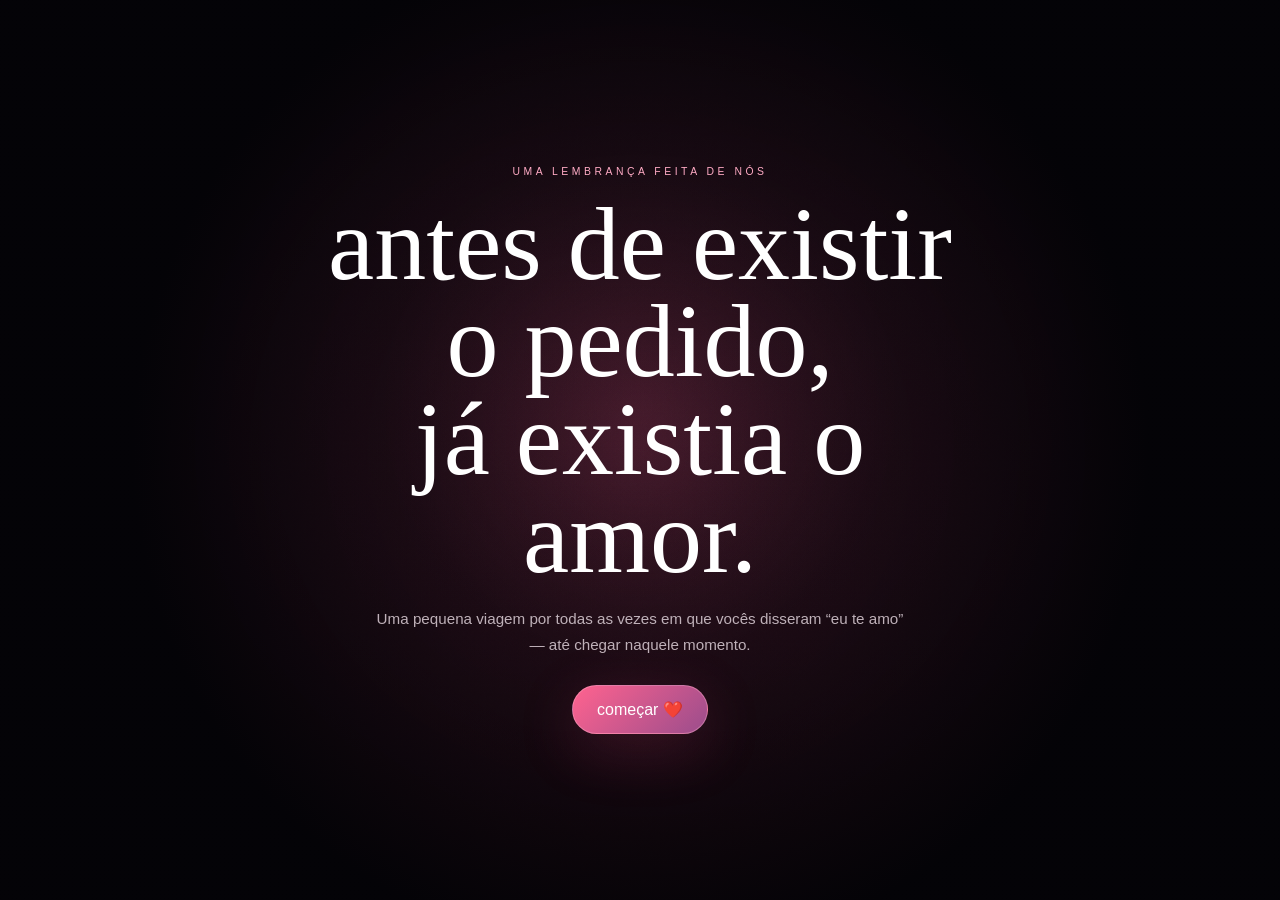
==== commit 61f99ff2: "Add files via upload" ====
--- a/index.html
+++ b/index.html
@@ -1,10 +1,10 @@
 <!doctype html><html lang="pt-BR"><head><meta charset="utf-8"><meta name="viewport" content="width=device-width,initial-scale=1,maximum-scale=1,user-scalable=no"><meta name="theme-color" content="#050408"><title>dois ❤️</title><style>
 *{box-sizing:border-box}html,body{margin:0;width:100%;height:100%;overflow:hidden;background:#050408;color:#fff}body{font-family:-apple-system,BlinkMacSystemFont,"Segoe UI",Roboto,Arial,sans-serif}button{font:inherit}#app{position:fixed;inset:0;overflow:hidden;background:#050408}.bg{position:absolute;inset:0;background:radial-gradient(circle at 50% 45%,rgba(255,96,145,.13),transparent 32%),linear-gradient(180deg,#09070c,#050408 70%,#020204)}.vignette{position:absolute;inset:-5%;pointer-events:none;background:radial-gradient(ellipse at center,transparent 35%,rgba(0,0,0,.74) 100%);z-index:8}.grain{position:absolute;inset:0;opacity:.045;pointer-events:none;z-index:9;background-image:url("data:image/svg+xml,%3Csvg xmlns='http://www.w3.org/2000/svg' width='180' height='180'%3E%3Cfilter id='n'%3E%3CfeTurbulence baseFrequency='.85' numOctaves='3' stitchTiles='stitch'/%3E%3C/filter%3E%3Crect width='100%25' height='100%25' filter='url(%23n)' opacity='.6'/%3E%3C/svg%3E")}
-#start{position:absolute;inset:0;z-index:30;display:flex;align-items:center;justify-content:center;text-align:center;padding:28px;background:radial-gradient(circle,rgba(255,87,145,.16),rgba(4,3,7,.98) 65%);transition:opacity 1.4s ease}.start-inner{max-width:650px}.eyebrow{font-size:.65rem;letter-spacing:.34em;text-transform:uppercase;color:#ffabc5;margin-bottom:18px}.start-inner h1{font-family:Georgia,serif;font-weight:400;font-size:clamp(2.5rem,9vw,6.5rem);line-height:.94;margin:0 0 20px}.start-inner p{color:#bfb1b9;line-height:1.7;max-width:540px;margin:0 auto 28px;font-size:.95rem}.start-btn{border:1px solid rgba(255,180,205,.4);background:linear-gradient(135deg,#ff638f,#9b4d8c);color:#fff;border-radius:999px;padding:14px 24px;cursor:pointer;box-shadow:0 16px 60px rgba(255,78,136,.18)}#stage{position:absolute;inset:0;opacity:0;transition:opacity 1.2s ease}#stage.live{opacity:1}#backMessages{position:absolute;inset:0;z-index:2;overflow:hidden;pointer-events:none}.back{position:absolute;width:min(38vw,270px);max-width:38vw;color:rgba(255,220,232,.58);font-family:Georgia,serif;font-size:clamp(.78rem,2.5vw,1.18rem);line-height:1.25;text-align:center;text-shadow:0 0 24px rgba(255,93,148,.15);animation:backIn var(--dur,3.6s) ease forwards;transform:translate(-50%,-50%);overflow-wrap:anywhere}.back small{display:block;margin-top:6px;font-size:.48em;color:rgba(255,200,218,.38);font-family:-apple-system,BlinkMacSystemFont,"Segoe UI",sans-serif}@keyframes backIn{0%{opacity:0;transform:translate(-50%,-50%) scale(.96)}15%{opacity:1}65%{opacity:.82}100%{opacity:0;transform:translate(-50%,-50%) scale(1.03)}}#front{position:absolute;inset:0;z-index:6;display:flex;align-items:center;justify-content:center;padding:28px;text-align:center;background:rgba(0,0,0,.28)}#front::after{content:"";position:absolute;inset:0;background:radial-gradient(circle at center,rgba(0,0,0,.04),rgba(0,0,0,.36) 72%);pointer-events:none}.card{position:relative;z-index:2;width:min(90vw,720px);min-height:120px;display:flex;align-items:center;justify-content:center;opacity:0;transform:scale(.97) translateY(8px);transition:opacity .16s ease,transform .16s ease}.card.show{opacity:1;transform:none}.word{display:inline-block;padding:21px 24px;border-radius:24px 24px 7px 24px;background:transparent;border:0;box-shadow:none;font-size:clamp(1.15rem,4.6vw,2.25rem);line-height:1.25;word-break:break-word}.front-author{margin-top:12px;color:rgba(255,226,235,.62);font-size:.72rem}.front-meta{margin-top:5px;color:rgba(255,210,224,.38);font-size:.62rem;letter-spacing:.05em}#photoScene{position:absolute;inset:0;z-index:20;display:flex;align-items:center;justify-content:center;opacity:0;visibility:hidden;background:#020203;transition:opacity 1.8s ease,visibility 1.8s}#photoScene.show{opacity:1;visibility:visible}.photo-glow{position:absolute;inset:-15%;background:radial-gradient(circle,rgba(255,91,145,.28),transparent 52%);filter:blur(35px)}.photo-box{position:relative;width:92vw;height:90vh;display:flex;align-items:center;justify-content:center;padding:18px}#photo{position:relative;z-index:2;max-width:100%;max-height:100%;width:auto;height:auto;object-fit:contain;border-radius:18px;border:1px solid rgba(255,255,255,.16);box-shadow:0 40px 110px rgba(0,0,0,.75);opacity:0;transform:scale(1.055);animation:photoIn 2.2s cubic-bezier(.2,.75,.2,1) forwards}@keyframes photoIn{to{opacity:1;transform:scale(1)}}.photo-caption{position:absolute;z-index:3;left:0;right:0;bottom:4.5vh;text-align:center;opacity:0;animation:captionIn 1.3s 1.2s forwards;text-shadow:0 2px 20px #000}.photo-caption span{font-size:.62rem;letter-spacing:.34em;text-transform:uppercase;color:#ffc0d4}.photo-caption h2{font:400 clamp(1.7rem,6vw,3.2rem)/1 Georgia,serif;margin:8px 0 0}@keyframes captionIn{to{opacity:1}}#fadeOut{position:absolute;inset:0;background:#000;z-index:30;opacity:0;pointer-events:none;transition:opacity 1.8s ease}#fadeOut.on{opacity:1}.hearts{position:absolute;inset:0;z-index:1;overflow:hidden;pointer-events:none}.heart{position:absolute;bottom:-30px;color:rgba(255,135,171,.18);animation:float linear forwards}@keyframes float{to{transform:translate3d(var(--x),-115vh,0) rotate(25deg);opacity:0}}#start.hide{opacity:0;pointer-events:none}@media(max-width:600px){.word{padding:17px 18px;border-radius:20px 20px 6px 20px}.back{max-width:82vw}.photo-box{height:84vh;padding:12px}}</style></head><body><div id="app"><div class="bg"></div><div class="hearts" id="hearts"></div><div class="vignette"></div><div class="grain"></div><section id="start"><div class="start-inner"><div class="eyebrow">uma lembrança feita de nós</div><h1>antes de existir o pedido,<br>já existia o amor.</h1><p>Uma pequena viagem por todas as vezes em que vocês disseram “eu te amo” — até chegar naquele momento.</p><button class="start-btn" id="begin">começar ❤️</button></div></section><main id="stage"><div id="backMessages"></div><div id="front"><div class="card" id="card"><div><div class="word" id="word"></div><div class="front-author" id="frontAuthor"></div><div class="front-meta" id="frontMeta"></div></div></div></div></main><section id="photoScene"><div class="photo-glow"></div><div class="photo-box"><img id="photo" alt="o dia do pedido"><div class="photo-caption"><span>26 de setembro de 2026</span><h2>e então, virou nós dois. ❤️</h2></div></div></section><div id="fadeOut"></div><audio id="music" preload="auto"></audio></div><script>
-const DECLARATIONS=[{"date":"2026-05-12","time":"21:06","author":"Fabrício","text":"Muito cedo pra dizer que eu amo vc?","match":"amo vc"},{"date":"2026-05-15","time":"07:36","author":"Fabrício","text":"eu amo vc princesa","match":"amo vc"},{"date":"2026-05-15","time":"07:38","author":"Maria","text":"também amoo você amor","match":"amoo você"},{"date":"2026-05-15","time":"12:34","author":"Fabrício","text":"eu amoooooo voceeee ❤️❤️","match":"amoooooo voceeee"},{"date":"2026-05-15","time":"12:39","author":"Maria","text":"também amo voceee bb","match":"amo voceee"},{"date":"2026-05-17","time":"21:32","author":"Maria","text":"amo você","match":"amo você"},{"date":"2026-05-18","time":"12:43","author":"Maria","text":"amo vc bb","match":"amo vc"},{"date":"2026-05-18","time":"12:45","author":"Fabrício","text":"tbmmm amo vc princesa","match":"amo vc"},{"date":"2026-05-18","time":"19:43","author":"Maria","text":"amo você","match":"amo você"},{"date":"2026-05-18","time":"19:45","author":"Fabrício","text":"tbm amo você","match":"amo você"},{"date":"2026-05-18","time":"20:49","author":"Maria","text":"amoooo você amor 🩷","match":"amoooo você"},{"date":"2026-05-18","time":"20:51","author":"Fabrício","text":"euuuu amooo você mais 🫶🤗","match":"amooo você"},{"date":"2026-05-20","time":"13:36","author":"Maria","text":"amo você sabia?","match":"amo você"},{"date":"2026-05-20","time":"13:41","author":"Fabrício","text":"eu amooo você muitooooooo ❤️","match":"amooo você"},{"date":"2026-05-21","time":"13:56","author":"Fabrício","text":"eu te amooo mil bilhões","match":"eu te amooo"},{"date":"2026-05-21","time":"21:20","author":"Fabrício","text":"amoooo vc","match":"amoooo vc"},{"date":"2026-05-22","time":"00:40","author":"Maria","text":"amo você","match":"amo você"},{"date":"2026-05-22","time":"00:41","author":"Fabrício","text":"amooo você também princesa","match":"amooo você"},{"date":"2026-05-22","time":"13:16","author":"Maria","text":"amooo você","match":"amooo você"},{"date":"2026-05-22","time":"13:24","author":"Fabrício","text":"bonitinhaaa, amo você também","match":"amo você"},{"date":"2026-05-22","time":"19:56","author":"Maria","text":"amooo você","match":"amooo você"},{"date":"2026-05-24","time":"10:05","author":"Fabrício","text":"eu amo você amorzinho","match":"amo você"},{"date":"2026-05-24","time":"10:08","author":"Maria","text":"tb amo vocee","match":"amo vocee"},{"date":"2026-05-24","time":"15:51","author":"Maria","text":"Amo você","match":"Amo você"},{"date":"2026-05-24","time":"15:56","author":"Fabrício","text":"amo você muito muito muito muito muito tbmmm amoor <Mensagem editada>","match":"amo você"},{"date":"2026-05-24","time":"21:47","author":"Fabrício","text":"amo você","match":"amo você"},{"date":"2026-05-26","time":"03:27","author":"Maria","text":"eu amooooooooo você!!!!!!","match":"amooooooooo você"},{"date":"2026-05-26","time":"06:41","author":"Fabrício","text":"amoooo você também","match":"amoooo você"},{"date":"2026-05-26","time":"07:34","author":"Maria","text":"amo você","match":"amo você"},{"date":"2026-05-26","time":"07:38","author":"Fabrício","text":"amo você mais amor","match":"amo você"},{"date":"2026-05-26","time":"12:03","author":"Maria","text":"amo você","match":"amo você"},{"date":"2026-05-26","time":"12:05","author":"Fabrício","text":"eu amoooooooooooooooo você sim princesa","match":"amoooooooooooooooo você"},{"date":"2026-05-26","time":"12:10","author":"Fabrício","text":"amo você mais que tudooooo nesse mundinho","match":"amo você"},{"date":"2026-05-26","time":"18:59","author":"Maria","text":"amo você","match":"amo você"},{"date":"2026-05-26","time":"19:01","author":"Fabrício","text":"amoo você também","match":"amoo você"},{"date":"2026-05-26","time":"19:39","author":"Maria","text":"amo você","match":"amo você"},{"date":"2026-05-26","time":"19:53","author":"Fabrício","text":"amoooo você gatinhaaaa","match":"amoooo você"},{"date":"2026-05-26","time":"21:07","author":"Fabrício","text":"amo você","match":"amo você"},{"date":"2026-05-26","time":"21:07","author":"Maria","text":"amo você tbb","match":"amo você"},{"date":"2026-05-27","time":"14:04","author":"Maria","text":"amo você amor","match":"amo você"},{"date":"2026-05-27","time":"14:11","author":"Fabrício","text":"também amo você bem pouquinho amor 🤏","match":"amo você"},{"date":"2026-05-27","time":"14:25","author":"Fabrício","text":"você não tem noção o quanto amooo você amor","match":"amooo você"},{"date":"2026-05-27","time":"14:50","author":"Fabrício","text":"amooo você princesinhaaa","match":"amooo você"},{"date":"2026-05-27","time":"14:55","author":"Maria","text":"tbm amo vc amooor","match":"amo vc"},{"date":"2026-05-27","time":"17:36","author":"Maria","text":"amo você","match":"amo você"},{"date":"2026-05-27","time":"17:39","author":"Fabrício","text":"amo você também amoor","match":"amo você"},{"date":"2026-05-27","time":"18:26","author":"Fabrício","text":"eu te amoooooooooooooooo","match":"eu te amoooooooooooooooo"},{"date":"2026-05-27","time":"18:26","author":"Maria","text":"tbm te amooooooooo meu amorzinho","match":"te amooooooooo"},{"date":"2026-05-27","time":"19:11","author":"Maria","text":"amo você","match":"amo você"},{"date":"2026-05-27","time":"19:12","author":"Fabrício","text":"amo você também","match":"amo você"},{"date":"2026-05-27","time":"19:14","author":"Maria","text":"amor eu amooooo você","match":"amooooo você"},{"date":"2026-05-27","time":"19:18","author":"Fabrício","text":"amo você maisss","match":"amo você"},{"date":"2026-05-27","time":"19:52","author":"Fabrício","text":"amoooo você bb","match":"amoooo você"},{"date":"2026-05-27","time":"19:53","author":"Maria","text":"tbm amo vcccccc","match":"amo vcccccc"},{"date":"2026-05-27","time":"20:46","author":"Maria","text":"amo vc","match":"amo vc"},{"date":"2026-05-27","time":"20:48","author":"Fabrício","text":"amo você também bb","match":"amo você"},{"date":"2026-05-28","time":"08:39","author":"Maria","text":"amo você amor","match":"amo você"},{"date":"2026-05-28","time":"08:41","author":"Fabrício","text":"amo você também gatinha","match":"amo você"},{"date":"2026-05-28","time":"09:09","author":"Maria","text":"amo você","match":"amo você"},{"date":"2026-05-28","time":"09:18","author":"Fabrício","text":"amoooooooo você muito muito muito muito muito muito  mais bb","match":"amoooooooo você"},{"date":"2026-05-28","time":"09:53","author":"Fabrício","text":"amooo você neném","match":"amooo você"},{"date":"2026-05-28","time":"12:00","author":"Maria","text":"amo voceeee","match":"amo voceeee"},{"date":"2026-05-28","time":"12:13","author":"Fabrício","text":"amo você também ❤️❤️❤️❤️❤️❤️❤️❤️❤️❤️","match":"amo você"},{"date":"2026-05-28","time":"12:24","author":"Maria","text":"amooo você amor😞😞😞🩷","match":"amooo você"},{"date":"2026-05-28","time":"12:58","author":"Maria","text":"amooo você amooor😞🩷","match":"amooo você"},{"date":"2026-05-28","time":"13:04","author":"Fabrício","text":"uiui ❤️ amo você","match":"amo você"},{"date":"2026-05-28","time":"14:13","author":"Fabrício","text":"sabia que eu amo você??","match":"amo você"},{"date":"2026-05-28","time":"14:16","author":"Maria","text":"eu também amooo você amoor, muitooooo🩷","match":"amooo você"},{"date":"2026-05-28","time":"17:05","author":"Maria","text":"amo você","match":"amo você"},{"date":"2026-05-28","time":"17:08","author":"Fabrício","text":"você sabe que te amo mais né","match":"te amo"},{"date":"2026-05-28","time":"18:57","author":"Maria","text":"te amo","match":"te amo"},{"date":"2026-05-28","time":"19:08","author":"Fabrício","text":"eu amo você amooor <Mensagem editada>","match":"amo você"},{"date":"2026-05-28","time":"20:46","author":"Maria","text":"amo você moor","match":"amo você"},{"date":"2026-05-28","time":"20:47","author":"Fabrício","text":"amo vc também nega","match":"amo vc"},{"date":"2026-05-29","time":"10:13","author":"Fabrício","text":"amooo você","match":"amooo você"},{"date":"2026-05-29","time":"10:15","author":"Maria","text":"tbm amo você amoor","match":"amo você"},{"date":"2026-05-29","time":"14:10","author":"Fabrício","text":"amo você linda","match":"amo você"},{"date":"2026-05-29","time":"14:13","author":"Maria","text":"tbm amo vccc bb","match":"amo vccc"},{"date":"2026-05-29","time":"20:13","author":"Fabrício","text":"amo você","match":"amo você"},{"date":"2026-05-30","time":"10:56","author":"Fabrício","text":"amo você bb","match":"amo você"},{"date":"2026-05-30","time":"11:59","author":"Fabrício","text":"amo você princesa","match":"amo você"},{"date":"2026-05-30","time":"12:09","author":"Maria","text":"amooo vc amoor","match":"amooo vc"},{"date":"2026-05-30","time":"21:16","author":"Maria","text":"amo você","match":"amo você"},{"date":"2026-05-30","time":"21:18","author":"Fabrício","text":"amo você tbmm bb","match":"amo você"},{"date":"2026-05-31","time":"09:56","author":"Maria","text":"amo vc amor","match":"amo vc"},{"date":"2026-05-31","time":"09:57","author":"Fabrício","text":"amooooo você muito mais amorzinho","match":"amooooo você"},{"date":"2026-05-31","time":"10:21","author":"Maria","text":"amo vc","match":"amo vc"},{"date":"2026-05-31","time":"10:23","author":"Fabrício","text":"amo vc tbmm","match":"amo vc"},{"date":"2026-05-31","time":"11:03","author":"Fabrício","text":"amo vc bb","match":"amo vc"},{"date":"2026-05-31","time":"12:53","author":"Maria","text":"amo você amor","match":"amo você"},{"date":"2026-05-31","time":"12:58","author":"Fabrício","text":"te amo de mais","match":"te amo"},{"date":"2026-05-31","time":"17:22","author":"Maria","text":"amo você amooor","match":"amo você"},{"date":"2026-05-31","time":"19:38","author":"Fabrício","text":"amo vc bb","match":"amo vc"},{"date":"2026-05-31","time":"19:38","author":"Maria","text":"tbm amo vc amooooor","match":"amo vc"},{"date":"2026-05-31","time":"20:07","author":"Maria","text":"amo você","match":"amo você"},{"date":"2026-05-31","time":"20:08","author":"Fabrício","text":"tbm amo vc princesa","match":"amo vc"},{"date":"2026-05-31","time":"20:31","author":"Maria","text":"amo você amooor","match":"amo você"},{"date":"2026-05-31","time":"21:29","author":"Maria","text":"amo você amoooor","match":"amo você"},{"date":"2026-05-31","time":"21:57","author":"Fabrício","text":"amooooo vc amorzinhooo","match":"amooooo vc"},{"date":"2026-05-31","time":"21:58","author":"Maria","text":"tbm te amoooooo amor","match":"te amoooooo"},{"date":"2026-05-31","time":"22:04","author":"Fabrício","text":"que bonitinho amoooor 😞 o quanto eu amo você.... mds","match":"amo você"},{"date":"2026-05-31","time":"22:59","author":"Maria","text":"amoooo você","match":"amoooo você"},{"date":"2026-05-31","time":"23:24","author":"Maria","text":"amo você amor","match":"amo você"},{"date":"2026-05-31","time":"23:29","author":"Maria","text":"eu te amoo","match":"eu te amoo"},{"date":"2026-05-31","time":"23:30","author":"Fabrício","text":"amo você mais bb","match":"amo você"},{"date":"2026-06-01","time":"06:57","author":"Maria","text":"amo você amooor","match":"amo você"},{"date":"2026-06-01","time":"06:58","author":"Fabrício","text":"aaaaaah ❤️❤️❤️ amo você também amor","match":"amo você"},{"date":"2026-06-01","time":"07:41","author":"Maria","text":"amo você","match":"amo você"},{"date":"2026-06-01","time":"07:41","author":"Fabrício","text":"amooo vc tbm","match":"amooo vc"},{"date":"2026-06-01","time":"09:54","author":"Fabrício","text":"amo vc lindinhaaaa","match":"amo vc"},{"date":"2026-06-01","time":"09:57","author":"Maria","text":"tbm amo voceeeee amor","match":"amo voceeeee"},{"date":"2026-06-01","time":"10:24","author":"Maria","text":"amo você amooooor😞","match":"amo você"},{"date":"2026-06-01","time":"10:30","author":"Fabrício","text":"amooooo vc muito amor, eu vivoooo você ❤️❤️","match":"amooooo vc"},{"date":"2026-06-01","time":"12:43","author":"Fabrício","text":"amo você amoooor","match":"amo você"},{"date":"2026-06-01","time":"12:43","author":"Maria","text":"tbm te amooooo","match":"te amooooo"},{"date":"2026-06-01","time":"14:23","author":"Maria","text":"Tbm amoooo vcccc","match":"amoooo vcccc"},{"date":"2026-06-01","time":"17:34","author":"Maria","text":"Amooooooo vc amor","match":"Amooooooo vc"},{"date":"2026-06-01","time":"17:36","author":"Fabrício","text":"supeeeeeer amoooo vc tbm moor","match":"amoooo vc"},{"date":"2026-06-01","time":"18:22","author":"Maria","text":"te amo amor","match":"te amo"},{"date":"2026-06-01","time":"18:26","author":"Fabrício","text":"euuuuu amo você ☺️","match":"amo você"},{"date":"2026-06-01","time":"20:43","author":"Fabrício","text":"eu amooooo você amoor","match":"amooooo você"},{"date":"2026-06-01","time":"20:44","author":"Maria","text":"tbm amo vccc amor","match":"amo vccc"},{"date":"2026-06-01","time":"21:20","author":"Maria","text":"amorrrr eu amooooo você","match":"amooooo você"},{"date":"2026-06-01","time":"21:21","author":"Fabrício","text":"eu amoooooo vc muito mais amoooor","match":"amoooooo vc"},{"date":"2026-06-01","time":"21:39","author":"Maria","text":"amo você amor","match":"amo você"},{"date":"2026-06-01","time":"21:50","author":"Fabrício","text":"amooo você princesa","match":"amooo você"},{"date":"2026-06-01","time":"21:51","author":"Maria","text":"tbm amo vc amor","match":"amo vc"},{"date":"2026-06-01","time":"22:06","author":"Maria","text":"eu te amo","match":"eu te amo"},{"date":"2026-06-01","time":"22:07","author":"Fabrício","text":"e por isso que eu falo que te amooooo mais","match":"te amooooo"},{"date":"2026-06-01","time":"23:27","author":"Maria","text":"amo voceeeee amoooor","match":"amo voceeeee"},{"date":"2026-06-01","time":"23:27","author":"Fabrício","text":"eu Tb amoooooo vc amorzinho","match":"amoooooo vc"},{"date":"2026-06-02","time":"00:55","author":"Fabrício","text":"amo você também amooor","match":"amo você"},{"date":"2026-06-02","time":"00:55","author":"Maria","text":"te amo mto","match":"te amo"},{"date":"2026-06-02","time":"07:45","author":"Maria","text":"te amo taaa??","match":"te amo"},{"date":"2026-06-02","time":"07:45","author":"Fabrício","text":"amooo vc tbm","match":"amooo vc"},{"date":"2026-06-02","time":"12:35","author":"Fabrício","text":"amooo você bb","match":"amooo você"},{"date":"2026-06-02","time":"12:37","author":"Maria","text":"tbm amo vccc","match":"amo vccc"},{"date":"2026-06-02","time":"17:25","author":"Maria","text":"amo você","match":"amo você"},{"date":"2026-06-02","time":"17:34","author":"Fabrício","text":"amo vc tbm lindinhaa","match":"amo vc"},{"date":"2026-06-02","time":"17:53","author":"Maria","text":"AMO VOCÊ AMOOOOOR","match":"AMO VOCÊ"},{"date":"2026-06-02","time":"18:43","author":"Fabrício","text":"amoooo você","match":"amoooo você"},{"date":"2026-06-02","time":"18:45","author":"Maria","text":"tbm amo vc amooor","match":"amo vc"},{"date":"2026-06-02","time":"20:22","author":"Maria","text":"te amooo","match":"te amooo"},{"date":"2026-06-02","time":"20:22","author":"Fabrício","text":"tbm te amo","match":"te amo"},{"date":"2026-06-02","time":"20:56","author":"Fabrício","text":"o tanto que eu demonstro q amo você","match":"amo você"},{"date":"2026-06-02","time":"21:06","author":"Maria","text":"tbm amo você be","match":"amo você"},{"date":"2026-06-02","time":"21:42","author":"Maria","text":"eu te amo","match":"eu te amo"},{"date":"2026-06-02","time":"21:43","author":"Fabrício","text":"eu amo você muito mais","match":"amo você"},{"date":"2026-06-02","time":"22:18","author":"Fabrício","text":"eu amo você amorzinho","match":"amo você"},{"date":"2026-06-02","time":"22:19","author":"Maria","text":"tbm amo você amorr","match":"amo você"},{"date":"2026-06-02","time":"22:42","author":"Fabrício","text":"eu amo vc por completo","match":"amo vc"},{"date":"2026-06-02","time":"22:59","author":"Maria","text":"amo você amooor","match":"amo você"},{"date":"2026-06-02","time":"23:00","author":"Fabrício","text":"eu te amoooooooo muito mais amoooor","match":"eu te amoooooooo"},{"date":"2026-06-02","time":"23:13","author":"Maria","text":"amo voceeeeeeeee amor","match":"amo voceeeeeeeee"},{"date":"2026-06-02","time":"23:14","author":"Fabrício","text":"amoooo você muitooooooo amoooor","match":"amoooo você"},{"date":"2026-06-02","time":"23:17","author":"Maria","text":"eu amooo você","match":"amooo você"},{"date":"2026-06-02","time":"23:24","author":"Maria","text":"amo você amorzinho","match":"amo você"},{"date":"2026-06-02","time":"23:48","author":"Maria","text":"Eu te amo!","match":"Eu te amo"},{"date":"2026-06-02","time":"23:50","author":"Fabrício","text":"Eu amo você muito!!","match":"amo você"},{"date":"2026-06-03","time":"06:32","author":"Maria","text":"amo você amoooor","match":"amo você"},{"date":"2026-06-03","time":"06:34","author":"Fabrício","text":"amoooo vc também amorzinho","match":"amoooo vc"},{"date":"2026-06-03","time":"06:55","author":"Maria","text":"amo você meu amor","match":"amo você"},{"date":"2026-06-03","time":"06:56","author":"Fabrício","text":"eu amooooo você mais amor","match":"amooooo você"},{"date":"2026-06-03","time":"12:08","author":"Maria","text":"tbm amo vcccc","match":"amo vcccc"},{"date":"2026-06-03","time":"17:34","author":"Fabrício","text":"amooooo você","match":"amooooo você"},{"date":"2026-06-03","time":"17:34","author":"Maria","text":"também amo você amor","match":"amo você"},{"date":"2026-06-03","time":"20:56","author":"Maria","text":"eu amo você","match":"amo você"},{"date":"2026-06-03","time":"21:00","author":"Fabrício","text":"tbm amo você um montão amooor","match":"amo você"},{"date":"2026-06-03","time":"21:21","author":"Maria","text":"te amoooo","match":"te amoooo"},{"date":"2026-06-03","time":"21:32","author":"Maria","text":"euuuuu amooooo você","match":"amooooo você"},{"date":"2026-06-03","time":"21:36","author":"Maria","text":"AMO VOCÊ","match":"AMO VOCÊ"},{"date":"2026-06-03","time":"21:52","author":"Fabrício","text":"eu amoooo vc amor <Mensagem editada>","match":"amoooo vc"},{"date":"2026-06-04","time":"09:18","author":"Maria","text":"te amoooo","match":"te amoooo"},{"date":"2026-06-04","time":"09:20","author":"Fabrício","text":"amooo vc tbm amor","match":"amooo vc"},{"date":"2026-06-04","time":"09:36","author":"Maria","text":"eu amo você","match":"amo você"},{"date":"2026-06-04","time":"09:47","author":"Maria","text":"eu amoooooo você","match":"amoooooo você"},{"date":"2026-06-04","time":"09:55","author":"Fabrício","text":"amooooo voceeee amoooor mais dq vc imagina","match":"amooooo voceeee"},{"date":"2026-06-04","time":"10:06","author":"Maria","text":"amo você amooor","match":"amo você"},{"date":"2026-06-04","time":"10:23","author":"Maria","text":"eu amo você","match":"amo você"},{"date":"2026-06-04","time":"10:37","author":"Fabrício","text":"amoooooo vc muitoo princesinha 🥰🥰🥰🥰","match":"amoooooo vc"},{"date":"2026-06-04","time":"10:38","author":"Maria","text":"tbm amoooooooooo você","match":"amoooooooooo você"},{"date":"2026-06-04","time":"10:42","author":"Fabrício","text":"sabia que nunca amei ngm igual eu amo você?","match":"amo você"},{"date":"2026-06-04","time":"10:58","author":"Fabrício","text":"a palavra \"eu te amo\" é muito fracooo amoooor","match":"eu te amo"},{"date":"2026-06-04","time":"10:58","author":"Fabrício","text":"eu amo vc mais dq isso","match":"amo vc"},{"date":"2026-06-04","time":"11:21","author":"Maria","text":"amo você","match":"amo você"},{"date":"2026-06-04","time":"11:23","author":"Fabrício","text":"minha gatinha, amooo vc ❤️","match":"amooo vc"},{"date":"2026-06-04","time":"13:23","author":"Maria","text":"amo você de todos os jeitos","match":"amo você"},{"date":"2026-06-04","time":"14:03","author":"Fabrício","text":"amo vc amorzinho","match":"amo vc"},{"date":"2026-06-04","time":"14:15","author":"Maria","text":"amo você amor","match":"amo você"},{"date":"2026-06-04","time":"14:22","author":"Fabrício","text":"amo vc","match":"amo vc"},{"date":"2026-06-04","time":"14:48","author":"Fabrício","text":"eu amo você","match":"amo você"},{"date":"2026-06-04","time":"14:58","author":"Fabrício","text":"amooo você princesaaaa, pfv nunca fique estranha cmgggg","match":"amooo você"},{"date":"2026-06-04","time":"14:58","author":"Maria","text":"tbmmm amo vc bb","match":"amo vc"},{"date":"2026-06-04","time":"15:30","author":"Fabrício","text":"eu amoooo você","match":"amoooo você"},{"date":"2026-06-04","time":"16:07","author":"Maria","text":"amo vc","match":"amo vc"},{"date":"2026-06-04","time":"16:09","author":"Fabrício","text":"eu tbm amo você amooooor","match":"amo você"},{"date":"2026-06-04","time":"16:47","author":"Maria","text":"amo vccccccc amor","match":"amo vccccccc"},{"date":"2026-06-04","time":"17:40","author":"Maria","text":"amo você amoooor","match":"amo você"},{"date":"2026-06-04","time":"17:40","author":"Fabrício","text":"amo você mais meu neném","match":"amo você"},{"date":"2026-06-04","time":"18:26","author":"Maria","text":"amo vc amooor","match":"amo vc"},{"date":"2026-06-04","time":"18:27","author":"Fabrício","text":"amo vc tbm neném","match":"amo vc"},{"date":"2026-06-04","time":"18:45","author":"Fabrício","text":"amooo você bb","match":"amooo você"},{"date":"2026-06-04","time":"19:54","author":"Maria","text":"amooooooooooo você amor","match":"amooooooooooo você"},{"date":"2026-06-04","time":"20:39","author":"Maria","text":"tbmmm amoooo você amor","match":"amoooo você"},{"date":"2026-06-04","time":"21:18","author":"Maria","text":"amo você","match":"amo você"},{"date":"2026-06-04","time":"21:18","author":"Fabrício","text":"amo você tbm amorzinho","match":"amo você"},{"date":"2026-06-04","time":"21:35","author":"Fabrício","text":"eu amooooo vc muito princesa","match":"amooooo vc"},{"date":"2026-06-04","time":"21:38","author":"Maria","text":"tbm amo você meu amor","match":"amo você"},{"date":"2026-06-04","time":"21:56","author":"Maria","text":"eu te amo!!","match":"eu te amo"},{"date":"2026-06-04","time":"21:57","author":"Fabrício","text":"Tb te amoooo minha vida","match":"te amoooo"},{"date":"2026-06-04","time":"22:00","author":"Maria","text":"amor, eu queria conseguir colocar em palavras tudo o que você significa pra mim, mas às vezes parece impossível, porq qualquer coisa que eu escreva parece pequena perto do que eu sinto, você chegou na minha vida de um jeito tão inesperado, e sem perceber foi ocupando um espaço que hoje eu não consigo imaginar vazio!\ndesde o começo, você foi diferente, diferente na forma de falar comigo, de me tratar, de se preocupar, de demonstrar carinho.. em um mundo onde tantas pessoas fazem promessas e somem, você escolheu ficar, e  talvez seja isso que eu mais amo em você meu amor, a sua presença! você está aqui nos dias bons, mas também nos dias difíceis, você faz questão de saber como eu estou, de me ouvir, de me apoiar e de me fazer sentir importante, você não faz ideia do quanto eu gosto das pequenas coisas, das nossas conversas, das suas mensagens, do seu jeito de me fazer sorrir quando eu tô meio pra baixo.. voce transforma momentos simples em memórias que eu guardo com carinho!! E é engraçado como alguém pode virar parte da nossa rotina e ao mesmo tempo, ser a melhor parte dela. Eu sempre imaginei como seria encontrar alguém que realmente se importasse comigo, alguém que demonstrasse carinho sem que eu precisasse pedir, alguém que me escolhesse todos os dias.. E então você apareceu, e foi aí que eu percebi que você é exatamente tudo aquilo que eu sempre procurei e nunca tinha encontrado.\ncada dia que passa eu descubro mais motivos para gostar de você, cada conversa me faz admirar mais quem você é! Cada gesto seu faz meu coração se apegar ainda mais amor!🩷\nE sabe o que é mais bonito? É que, quando eu penso no futuro, você aparece nos meus pensamentos de forma tão natural. Porq  você se tornou alguém que eu quero por perto, alguém  que eu quero continuar conhecendo, admirando e amando cada vez mais!!!\nSe eu pudesse te dar uma certeza, seria essa: você é muito especial para mim!Mais do que imagina, mais do que eu consigo demonstrar às vezes, você se tornou uma das melhores coisas que já aconteceram na minha vida, e eu sou muito grata por ter você!!\nObrigada por cada mensagem, por cada demonstração de carinho, por cada momento compartilhado, obrigada por ser você. Porq, sinceramente, não existe ninguém que me faça sentir o que você faz. E se algum dia você duvidar do quanto é importante para mim, lembra disso: entre todas as pessoas que eu poderia conhecer, foi você quem conquistou meu coração. Foi você quem me fez acreditar que carinho, cuidado, atenção e amor ainda existem de verdade. E é você quem eu escolho todos os dias, sem pensar 🩷\nEu gosto de você de um jeito que nem cabe em texto, de um jeito que aparece nos meus pensamentos durante o dia, nos meus sorrisos sem motivo e na saudade que bate mesmo depois de poucos minutos sem falar com você. E, se depender de mim, quero continuar construindo muitos momentos ao seu lado, porq ter você na minha vida é uma das coisas mais bonitas que já me aconteceu. Eu te amo 🤍","match":"Eu te amo"},{"date":"2026-06-04","time":"22:33","author":"Maria","text":"tem uma coisa que eu quero que você saiba e nunca esqueça, eu não quero que o que a gente tem fique só aqui, eu penso em você fazendo parte da minha vida de verdade, sabe? Penso em te apresentar para a minha família, em te levar nos lugares que eu gosto, em você vir aqui em casa, em criar memórias juntos e viver tudo aquilo que a gente sonha! As vezes eu fico até triste por parecer que isso está demorando mais do que eu gostaria.. queria que as coisas fossem mais fáceis e que a gente pudesse simplesmente estar perto um do outro agora.. e se em algum momento você sente que eu estou atrasando isso, eu te peço desculpas meu amor, nunca foi por falta de vontade, porq se tem uma coisa que eu tenho certeza é que eu quero você na minha vida.\nEu quero viver momentos com você, conhecer cada detalhe seu pessoalmente, te abraçar, ouvir sua voz de perto, rir junto, criar lembranças que a gente vai guardar para sempreeeeeee! Eu penso nisso mais do que você imagina.🩷\nMas acima de qualquer distância ou qualquer demora, eu preciso que você nunca duvide do meu amor, nunca duvide do quanto eu te quero, do quanto você é importante para mim e do quanto eu levo tudo isso a sério. Porq o que eu sinto por você é real!! E a cada dia que passa eu tenho mais certeza de que é você.\nEu sei que ainda não pudemos viver tudo o que queremos, mas eu acredito que o nosso momento vai chegar🩷 e quando chegar, eu vou olhar para trás e perceber que toda a espera valeu a pena, porq no final das contas era você quem eu queria ao meu lado o tempo todo. Eu te amo, e independentemente da distância ou do tempo que as coisas levem, meu coração continua escolhendo você todos os dias amorzinho 🤍","match":"Eu te amo"},{"date":"2026-06-04","time":"22:46","author":"Maria","text":"mas eu tô chorando porq eu te amo muitaooooo amooor","match":"eu te amo"},{"date":"2026-06-04","time":"22:54","author":"Fabrício","text":"eu te amoooooooo tanto, tanto, tanto, tanto, tanto amorzinho","match":"eu te amoooooooo"},{"date":"2026-06-04","time":"22:54","author":"Maria","text":"também te amooooooooo mtooooo amor","match":"te amooooooooo"},{"date":"2026-06-04","time":"23:08","author":"Maria","text":"eu te amo!","match":"eu te amo"},{"date":"2026-06-04","time":"23:10","author":"Fabrício","text":"eu amo você amor","match":"amo você"},{"date":"2026-06-04","time":"23:16","author":"Fabrício","text":"eu amoo você muitooooo","match":"amoo você"},{"date":"2026-06-04","time":"23:18","author":"Maria","text":"te amooooo maisss","match":"te amooooo"},{"date":"2026-06-04","time":"23:29","author":"Maria","text":"só sei que eu te amo demais","match":"eu te amo"},{"date":"2026-06-05","time":"00:12","author":"Maria","text":"Te amoooooo","match":"Te amoooooo"},{"date":"2026-06-05","time":"00:12","author":"Fabrício","text":"amo você muito mais amoooor","match":"amo você"},{"date":"2026-06-05","time":"00:41","author":"Fabrício","text":"dorme bem meu amorzinho EU AMO VOCÊ 🥰🫶","match":"AMO VOCÊ"},{"date":"2026-06-05","time":"07:23","author":"Maria","text":"amooooo você amor","match":"amooooo você"},{"date":"2026-06-05","time":"07:43","author":"Maria","text":"amo você","match":"amo você"},{"date":"2026-06-05","time":"07:44","author":"Fabrício","text":"amooo você também","match":"amooo você"},{"date":"2026-06-05","time":"12:40","author":"Maria","text":"amo vc amor","match":"amo vc"},{"date":"2026-06-05","time":"12:44","author":"Fabrício","text":"amo você também amorzinho","match":"amo você"},{"date":"2026-06-05","time":"14:07","author":"Fabrício","text":"amoooo você bb","match":"amoooo você"},{"date":"2026-06-05","time":"15:55","author":"Maria","text":"tbm amo vc amooor","match":"amo vc"},{"date":"2026-06-05","time":"16:08","author":"Fabrício","text":"pq eu te amoooooo muitooooo mais","match":"eu te amoooooo"},{"date":"2026-06-05","time":"16:52","author":"Maria","text":"amoooooo você amorzinho","match":"amoooooo você"},{"date":"2026-06-05","time":"17:40","author":"Maria","text":"amoooooo você amorzinhooooooo","match":"amoooooo você"},{"date":"2026-06-05","time":"17:40","author":"Fabrício","text":"amoooo você muito amooor","match":"amoooo você"},{"date":"2026-06-05","time":"18:07","author":"Maria","text":"beijinhos amor, amo voceee","match":"amo voceee"},{"date":"2026-06-05","time":"18:08","author":"Fabrício","text":"amo vc também","match":"amo vc"},{"date":"2026-06-05","time":"21:00","author":"Maria","text":"amo vc amorzinhoooo","match":"amo vc"},{"date":"2026-06-05","time":"21:01","author":"Fabrício","text":"eu também amoo vc princesa","match":"amoo vc"},{"date":"2026-06-05","time":"21:21","author":"Fabrício","text":"amo você mais amor","match":"amo você"},{"date":"2026-06-05","time":"21:26","author":"Maria","text":"te amoooooo","match":"te amoooooo"},{"date":"2026-06-05","time":"21:34","author":"Maria","text":"amo vc amorzinhooo","match":"amo vc"},{"date":"2026-06-05","time":"21:35","author":"Fabrício","text":"amo vc tbm bb","match":"amo vc"},{"date":"2026-06-05","time":"21:37","author":"Maria","text":"TE AMO MTOOOOOOOOOO","match":"TE AMO"},{"date":"2026-06-05","time":"21:39","author":"Maria","text":"muitoooooooooooo amor, eu te amo mais que tudooooooooo","match":"eu te amo"},{"date":"2026-06-05","time":"22:09","author":"Maria","text":"amo vc bb","match":"amo vc"},{"date":"2026-06-05","time":"22:10","author":"Fabrício","text":"tbm amooo vc amor","match":"amooo vc"},{"date":"2026-06-05","time":"22:13","author":"Fabrício","text":"eu amoooooo você princesaaaa ❤️❤️","match":"amoooooo você"},{"date":"2026-06-05","time":"22:14","author":"Maria","text":"tbm amo vccccc","match":"amo vccccc"},{"date":"2026-06-05","time":"22:17","author":"Maria","text":"AMO VC","match":"AMO VC"},{"date":"2026-06-05","time":"22:18","author":"Maria","text":"EU AMO VC","match":"AMO VC"},{"date":"2026-06-05","time":"22:54","author":"Fabrício","text":"amooo voce amor","match":"amooo voce"},{"date":"2026-06-05","time":"23:23","author":"Fabrício","text":"amooooo você amoor","match":"amooooo você"},{"date":"2026-06-05","time":"23:25","author":"Maria","text":"tbm amo vc meu amor","match":"amo vc"},{"date":"2026-06-05","time":"23:28","author":"Fabrício","text":"e eu amo vc muito mais","match":"amo vc"},{"date":"2026-06-05","time":"23:42","author":"Maria","text":"amo você amor","match":"amo você"},{"date":"2026-06-05","time":"23:42","author":"Fabrício","text":"minha princesa 🥰 amo vc tb","match":"amo vc"},{"date":"2026-06-06","time":"00:46","author":"Fabrício","text":"dorme bemmm bb, eu amo voceeee ❤️🥰","match":"amo voceeee"},{"date":"2026-06-06","time":"09:54","author":"Fabrício","text":"amo você amorzinho","match":"amo você"},{"date":"2026-06-06","time":"09:55","author":"Maria","text":"tbm amooooo vc","match":"amooooo vc"},{"date":"2026-06-06","time":"11:40","author":"Maria","text":"te amo bb","match":"te amo"},{"date":"2026-06-06","time":"12:44","author":"Maria","text":"amo vc amorzinho","match":"amo vc"},{"date":"2026-06-06","time":"12:45","author":"Fabrício","text":"amooo vc mais amor","match":"amooo vc"},{"date":"2026-06-06","time":"15:10","author":"Maria","text":"amo você amooooor","match":"amo você"},{"date":"2026-06-06","time":"15:11","author":"Fabrício","text":"amoooo vc tbm","match":"amoooo vc"},{"date":"2026-06-06","time":"15:19","author":"Maria","text":"eu te amooo","match":"eu te amooo"},{"date":"2026-06-06","time":"15:20","author":"Fabrício","text":"eu amo você mais 💖","match":"amo você"},{"date":"2026-06-06","time":"15:51","author":"Maria","text":"amo você","match":"amo você"},{"date":"2026-06-06","time":"16:16","author":"Fabrício","text":"amooo vc amoor","match":"amooo vc"},{"date":"2026-06-06","time":"16:17","author":"Maria","text":"tbm te amoooo meu amorzinho","match":"te amoooo"},{"date":"2026-06-06","time":"16:28","author":"Maria","text":"eu te amoooooooo","match":"eu te amoooooooo"},{"date":"2026-06-06","time":"16:29","author":"Fabrício","text":"eu também te amooooo princesa","match":"te amooooo"},{"date":"2026-06-06","time":"16:42","author":"Maria","text":"amoor, eu fico toda bobinha lendo suas mensagens, voce é exatamente o tipo de pessoa que eu sempre sonhei ter na minha vida, obrigada por me amar tão bonito, por cuidar de mim e por me fazer tão felizzzz!! Eu te amo mais do que consigo explicar e mal posso esperar pelo dia em que vou poder te abraçar de verdade 🩷🩷🩷","match":"Eu te amo"},{"date":"2026-06-06","time":"16:44","author":"Fabrício","text":"amoooo você","match":"amoooo você"},{"date":"2026-06-06","time":"17:02","author":"Maria","text":"amo vc amooor","match":"amo vc"},{"date":"2026-06-06","time":"17:04","author":"Fabrício","text":"amo você tbm vidaaa","match":"amo você"},{"date":"2026-06-06","time":"17:41","author":"Maria","text":"eu te amooooo","match":"eu te amooooo"},{"date":"2026-06-06","time":"17:42","author":"Fabrício","text":"eu tbm te amo amoor","match":"te amo"},{"date":"2026-06-06","time":"17:56","author":"Fabrício","text":"EU AMOOOOOOO VOCE MUITO AMOOOOOR 🥰🥰🥰","match":"AMOOOOOOO VOCE"},{"date":"2026-06-06","time":"17:57","author":"Maria","text":"TAMBÉM TE AMOOOOO MTOOOOO AMOR","match":"TE AMOOOOO"},{"date":"2026-06-06","time":"18:11","author":"Maria","text":"te amo muito meu amor","match":"te amo"},{"date":"2026-06-06","time":"18:14","author":"Fabrício","text":"tbm amo você princesa","match":"amo você"},{"date":"2026-06-06","time":"18:39","author":"Maria","text":"te amo meu amor","match":"te amo"},{"date":"2026-06-06","time":"18:41","author":"Fabrício","text":"te amo amorzinho","match":"te amo"},{"date":"2026-06-06","time":"19:04","author":"Maria","text":"amo vccccc","match":"amo vccccc"},{"date":"2026-06-06","time":"19:10","author":"Fabrício","text":"amoooo vc tbm bb","match":"amoooo vc"},{"date":"2026-06-06","time":"20:15","author":"Maria","text":"eu te amo demais","match":"eu te amo"},{"date":"2026-06-06","time":"20:30","author":"Fabrício","text":"eu te amo de mais","match":"eu te amo"},{"date":"2026-06-06","time":"20:30","author":"Maria","text":"eu te amo muito amor","match":"eu te amo"},{"date":"2026-06-06","time":"20:30","author":"Maria","text":"eu te amo ainda mais","match":"eu te amo"},{"date":"2026-06-06","time":"21:06","author":"Maria","text":"eu te amooo","match":"eu te amooo"},{"date":"2026-06-06","time":"21:06","author":"Maria","text":"eu amo você","match":"amo você"},{"date":"2026-06-06","time":"21:39","author":"Fabrício","text":"eu amo vc e vc me ama","match":"amo vc"},{"date":"2026-06-06","time":"21:53","author":"Maria","text":"te amo amoor","match":"te amo"},{"date":"2026-06-06","time":"21:54","author":"Fabrício","text":"tbm amo vc bb","match":"amo vc"},{"date":"2026-06-06","time":"22:10","author":"Maria","text":"eu te amo amor","match":"eu te amo"},{"date":"2026-06-06","time":"22:12","author":"Fabrício","text":"e eu amo vc tbm","match":"amo vc"},{"date":"2026-06-06","time":"22:33","author":"Fabrício","text":"eu amo você","match":"amo você"},{"date":"2026-06-06","time":"22:46","author":"Fabrício","text":"não tenho nenhuma dúvida de que amo você","match":"amo você"},{"date":"2026-06-06","time":"23:15","author":"Fabrício","text":"eu amo você","match":"amo você"},{"date":"2026-06-06","time":"23:15","author":"Maria","text":"amo vc mor","match":"amo vc"},{"date":"2026-06-06","time":"23:52","author":"Fabrício","text":"Amo você amor","match":"Amo você"},{"date":"2026-06-06","time":"23:56","author":"Maria","text":"amo vccc","match":"amo vccc"},{"date":"2026-06-07","time":"00:07","author":"Maria","text":"amoor eu te amoooo","match":"eu te amoooo"},{"date":"2026-06-07","time":"00:08","author":"Fabrício","text":"eu tbm te amo amor","match":"te amo"},{"date":"2026-06-07","time":"00:46","author":"Fabrício","text":"dorme bem amorzinho, eu vou aproveitar pra recuperar meu sono tmb tlvz acorde tarde. amoooo vc bb","match":"amoooo vc"},{"date":"2026-06-07","time":"10:30","author":"Maria","text":"amo você tá bom?","match":"amo você"},{"date":"2026-06-07","time":"10:38","author":"Fabrício","text":"obrigadoooo amorzinho  por falar isso. Relaxa, você já demonstrou até demais seu amoor. E tipo, faz parte pensar demais, porém isso está machucando mais você amorzinho, pq esta ficando ansiosa, te dá aperto no coração e você chora. E como eu disse amor, independente da nossa situação eu sempre vou procurar tentar entender e resolver, mesmo que eu não consiga, nunca irei desistir de você. Eu escolhi amar você e vou amar tudinho em você, todos os seus jeitos, suas fases tudinhooo. Nunca duvido do seu amor tá?? EU AMO VOCÊ PRINCESA","match":"AMO VOCÊ"},{"date":"2026-06-07","time":"10:39","author":"Maria","text":"que bonitinho amorzinhooo, te amooo","match":"te amooo"},{"date":"2026-06-07","time":"10:43","author":"Maria","text":"Te amooooo amor","match":"Te amooooo"},{"date":"2026-06-07","time":"10:44","author":"Fabrício","text":"amoooo vc amor","match":"amoooo vc"},{"date":"2026-06-07","time":"11:39","author":"Maria","text":"te amoooo","match":"te amoooo"},{"date":"2026-06-07","time":"11:40","author":"Fabrício","text":"te amooooooo tbm amoor","match":"te amooooooo"},{"date":"2026-06-07","time":"11:55","author":"Fabrício","text":"amoooooo voceeee","match":"amoooooo voceeee"},{"date":"2026-06-07","time":"12:41","author":"Fabrício","text":"amo você minha princesa","match":"amo você"},{"date":"2026-06-07","time":"13:13","author":"Fabrício","text":"eu amo você bb","match":"amo você"},{"date":"2026-06-07","time":"15:22","author":"Maria","text":"te amo amorzinho","match":"te amo"},{"date":"2026-06-07","time":"15:23","author":"Fabrício","text":"tbm amo vc","match":"amo vc"},{"date":"2026-06-07","time":"15:43","author":"Maria","text":"amo você amor","match":"amo você"},{"date":"2026-06-07","time":"15:45","author":"Fabrício","text":"Tb amo vc amorzinho","match":"amo vc"},{"date":"2026-06-07","time":"16:23","author":"Maria","text":"te amo","match":"te amo"},{"date":"2026-06-07","time":"16:58","author":"Maria","text":"tbm amo vc meu amooor","match":"amo vc"},{"date":"2026-06-07","time":"17:09","author":"Maria","text":"TE AMO BB","match":"TE AMO"},{"date":"2026-06-07","time":"17:11","author":"Fabrício","text":"amoooo vc tb","match":"amoooo vc"},{"date":"2026-06-07","time":"18:03","author":"Maria","text":"eu te amo amorzinho","match":"eu te amo"},{"date":"2026-06-07","time":"18:04","author":"Fabrício","text":"amo você mais dq vc imagina","match":"amo você"},{"date":"2026-06-07","time":"18:15","author":"Fabrício","text":"amo vc bb","match":"amo vc"},{"date":"2026-06-07","time":"18:15","author":"Maria","text":"tbm amo vc amor","match":"amo vc"},{"date":"2026-06-07","time":"18:19","author":"Maria","text":"te amoooo","match":"te amoooo"},{"date":"2026-06-07","time":"18:20","author":"Fabrício","text":"amoooo vc tbm vidaaa","match":"amoooo vc"},{"date":"2026-06-07","time":"18:46","author":"Fabrício","text":"amo vc princesa","match":"amo vc"},{"date":"2026-06-07","time":"19:44","author":"Maria","text":"amo voceeee","match":"amo voceeee"},{"date":"2026-06-07","time":"19:44","author":"Fabrício","text":"amo vc tbm amor","match":"amo vc"},{"date":"2026-06-07","time":"19:50","author":"Maria","text":"amo você","match":"amo você"},{"date":"2026-06-07","time":"19:52","author":"Fabrício","text":"amo vc também","match":"amo vc"},{"date":"2026-06-07","time":"20:02","author":"Maria","text":"te amo","match":"te amo"},{"date":"2026-06-07","time":"20:03","author":"Maria","text":"te amo","match":"te amo"},{"date":"2026-06-07","time":"20:03","author":"Maria","text":"te amo","match":"te amo"},{"date":"2026-06-07","time":"20:03","author":"Maria","text":"te amo","match":"te amo"},{"date":"2026-06-07","time":"20:03","author":"Maria","text":"te amo","match":"te amo"},{"date":"2026-06-07","time":"20:03","author":"Maria","text":"te amo","match":"te amo"},{"date":"2026-06-07","time":"20:03","author":"Maria","text":"te amo","match":"te amo"},{"date":"2026-06-07","time":"20:03","author":"Maria","text":"te amo","match":"te amo"},{"date":"2026-06-07","time":"20:03","author":"Maria","text":"te amo","match":"te amo"},{"date":"2026-06-07","time":"20:03","author":"Maria","text":"te amo","match":"te amo"},{"date":"2026-06-07","time":"20:03","author":"Maria","text":"te amo","match":"te amo"},{"date":"2026-06-07","time":"20:03","author":"Maria","text":"te amo","match":"te amo"},{"date":"2026-06-07","time":"20:03","author":"Maria","text":"te amo","match":"te amo"},{"date":"2026-06-07","time":"20:03","author":"Maria","text":"te amo","match":"te amo"},{"date":"2026-06-07","time":"20:03","author":"Maria","text":"te amo","match":"te amo"},{"date":"2026-06-07","time":"20:03","author":"Maria","text":"te amo","match":"te amo"},{"date":"2026-06-07","time":"20:03","author":"Maria","text":"te amo","match":"te amo"},{"date":"2026-06-07","time":"20:03","author":"Maria","text":"te amo","match":"te amo"},{"date":"2026-06-07","time":"20:03","author":"Maria","text":"te amo","match":"te amo"},{"date":"2026-06-07","time":"20:03","author":"Maria","text":"te amo","match":"te amo"},{"date":"2026-06-07","time":"20:03","author":"Maria","text":"te amo","match":"te amo"},{"date":"2026-06-07","time":"20:03","author":"Maria","text":"te amo","match":"te amo"},{"date":"2026-06-07","time":"20:03","author":"Maria","text":"te amo","match":"te amo"},{"date":"2026-06-07","time":"20:03","author":"Maria","text":"te amo","match":"te amo"},{"date":"2026-06-07","time":"20:03","author":"Maria","text":"te amo","match":"te amo"},{"date":"2026-06-07","time":"20:03","author":"Maria","text":"te amo","match":"te amo"},{"date":"2026-06-07","time":"20:03","author":"Maria","text":"te amo","match":"te amo"},{"date":"2026-06-07","time":"20:03","author":"Maria","text":"te amo","match":"te amo"},{"date":"2026-06-07","time":"20:03","author":"Maria","text":"te amo","match":"te amo"},{"date":"2026-06-07","time":"20:03","author":"Maria","text":"te amo","match":"te amo"},{"date":"2026-06-07","time":"20:03","author":"Maria","text":"te amo","match":"te amo"},{"date":"2026-06-07","time":"20:03","author":"Maria","text":"te amo","match":"te amo"},{"date":"2026-06-07","time":"20:03","author":"Maria","text":"te amo","match":"te amo"},{"date":"2026-06-07","time":"20:03","author":"Maria","text":"te amo","match":"te amo"},{"date":"2026-06-07","time":"20:03","author":"Maria","text":"te amo","match":"te amo"},{"date":"2026-06-07","time":"20:03","author":"Maria","text":"te amo","match":"te amo"},{"date":"2026-06-07","time":"20:03","author":"Maria","text":"te amo","match":"te amo"},{"date":"2026-06-07","time":"20:03","author":"Maria","text":"te amo","match":"te amo"},{"date":"2026-06-07","time":"20:03","author":"Maria","text":"te amo","match":"te amo"},{"date":"2026-06-07","time":"20:03","author":"Maria","text":"te amo","match":"te amo"},{"date":"2026-06-07","time":"20:03","author":"Maria","text":"te amo","match":"te amo"},{"date":"2026-06-07","time":"20:03","author":"Maria","text":"te amo","match":"te amo"},{"date":"2026-06-07","time":"20:03","author":"Maria","text":"te amo","match":"te amo"},{"date":"2026-06-07","time":"20:03","author":"Maria","text":"Te amo","match":"Te amo"},{"date":"2026-06-07","time":"20:03","author":"Maria","text":"te amo","match":"te amo"},{"date":"2026-06-07","time":"20:03","author":"Maria","text":"te amo","match":"te amo"},{"date":"2026-06-07","time":"20:03","author":"Maria","text":"te amo","match":"te amo"},{"date":"2026-06-07","time":"20:03","author":"Maria","text":"te amo","match":"te amo"},{"date":"2026-06-07","time":"20:03","author":"Maria","text":"Te amo","match":"Te amo"},{"date":"2026-06-07","time":"20:03","author":"Maria","text":"Te amo","match":"Te amo"},{"date":"2026-06-07","time":"20:03","author":"Maria","text":"Te amo","match":"Te amo"},{"date":"2026-06-07","time":"20:03","author":"Maria","text":"Te amo","match":"Te amo"},{"date":"2026-06-07","time":"20:03","author":"Maria","text":"Te amo","match":"Te amo"},{"date":"2026-06-07","time":"20:03","author":"Maria","text":"Te amo","match":"Te amo"},{"date":"2026-06-07","time":"20:03","author":"Maria","text":"Te amo","match":"Te amo"},{"date":"2026-06-07","time":"20:03","author":"Maria","text":"Te amo","match":"Te amo"},{"date":"2026-06-07","time":"20:03","author":"Maria","text":"Te amo","match":"Te amo"},{"date":"2026-06-07","time":"20:03","author":"Maria","text":"Te amo","match":"Te amo"},{"date":"2026-06-07","time":"20:03","author":"Maria","text":"Te amo","match":"Te amo"},{"date":"2026-06-07","time":"20:03","author":"Maria","text":"Te amo","match":"Te amo"},{"date":"2026-06-07","time":"20:03","author":"Maria","text":"Te amo","match":"Te amo"},{"date":"2026-06-07","time":"20:03","author":"Maria","text":"Te amo","match":"Te amo"},{"date":"2026-06-07","time":"20:03","author":"Maria","text":"Te amo","match":"Te amo"},{"date":"2026-06-07","time":"20:03","author":"Maria","text":"Te amo","match":"Te amo"},{"date":"2026-06-07","time":"20:03","author":"Maria","text":"Te amo","match":"Te amo"},{"date":"2026-06-07","time":"20:03","author":"Maria","text":"Te amo","match":"Te amo"},{"date":"2026-06-07","time":"20:03","author":"Maria","text":"Te amo","match":"Te amo"},{"date":"2026-06-07","time":"20:03","author":"Maria","text":"Te amo","match":"Te amo"},{"date":"2026-06-07","time":"20:03","author":"Maria","text":"Te amo","match":"Te amo"},{"date":"2026-06-07","time":"20:03","author":"Maria","text":"Te amo","match":"Te amo"},{"date":"2026-06-07","time":"20:03","author":"Maria","text":"te amo","match":"te amo"},{"date":"2026-06-07","time":"20:03","author":"Maria","text":"Te amo","match":"Te amo"},{"date":"2026-06-07","time":"20:03","author":"Maria","text":"Te amo","match":"Te amo"},{"date":"2026-06-07","time":"20:03","author":"Maria","text":"Te amo","match":"Te amo"},{"date":"2026-06-07","time":"20:03","author":"Maria","text":"Te amo","match":"Te amo"},{"date":"2026-06-07","time":"20:03","author":"Maria","text":"Te amo","match":"Te amo"},{"date":"2026-06-07","time":"20:03","author":"Maria","text":"Te amo","match":"Te amo"},{"date":"2026-06-07","time":"20:03","author":"Maria","text":"Te amo","match":"Te amo"},{"date":"2026-06-07","time":"20:03","author":"Maria","text":"Te amo","match":"Te amo"},{"date":"2026-06-07","time":"20:03","author":"Maria","text":"Te amo","match":"Te amo"},{"date":"2026-06-07","time":"20:03","author":"Maria","text":"Te amo","match":"Te amo"},{"date":"2026-06-07","time":"20:03","author":"Maria","text":"Te amo","match":"Te amo"},{"date":"2026-06-07","time":"20:03","author":"Maria","text":"Te amo","match":"Te amo"},{"date":"2026-06-07","time":"20:03","author":"Maria","text":"Te amo","match":"Te amo"},{"date":"2026-06-07","time":"20:03","author":"Maria","text":"Te amo","match":"Te amo"},{"date":"2026-06-07","time":"20:03","author":"Maria","text":"Te amo","match":"Te amo"},{"date":"2026-06-07","time":"20:03","author":"Maria","text":"Te amo","match":"Te amo"},{"date":"2026-06-07","time":"20:03","author":"Maria","text":"Te amo","match":"Te amo"},{"date":"2026-06-07","time":"20:03","author":"Maria","text":"Te amo","match":"Te amo"},{"date":"2026-06-07","time":"20:03","author":"Maria","text":"Te amo","match":"Te amo"},{"date":"2026-06-07","time":"20:03","author":"Maria","text":"Te amo","match":"Te amo"},{"date":"2026-06-07","time":"20:03","author":"Maria","text":"Te amo","match":"Te amo"},{"date":"2026-06-07","time":"20:03","author":"Maria","text":"Te amo","match":"Te amo"},{"date":"2026-06-07","time":"20:03","author":"Maria","text":"Te amo","match":"Te amo"},{"date":"2026-06-07","time":"20:03","author":"Maria","text":"Te amo","match":"Te amo"},{"date":"2026-06-07","time":"20:03","author":"Maria","text":"Te amo","match":"Te amo"},{"date":"2026-06-07","time":"20:03","author":"Maria","text":"Te amo","match":"Te amo"},{"date":"2026-06-07","time":"20:03","author":"Maria","text":"Te amo","match":"Te amo"},{"date":"2026-06-07","time":"20:03","author":"Maria","text":"Te amo","match":"Te amo"},{"date":"2026-06-07","time":"20:03","author":"Maria","text":"Te amo","match":"Te amo"},{"date":"2026-06-07","time":"20:04","author":"Fabrício","text":"amooooo você muito amooor","match":"amooooo você"},{"date":"2026-06-07","time":"20:05","author":"Maria","text":"tbm amo vc amoorzinho","match":"amo vc"},{"date":"2026-06-07","time":"20:26","author":"Maria","text":"amoooooooooooo vc","match":"amoooooooooooo vc"},{"date":"2026-06-07","time":"20:30","author":"Maria","text":"pq eu te amo mto","match":"eu te amo"},{"date":"2026-06-07","time":"20:30","author":"Maria","text":"q eu te amo","match":"eu te amo"},{"date":"2026-06-07","time":"20:30","author":"Fabrício","text":"eu te amooooo muito bb","match":"eu te amooooo"},{"date":"2026-06-07","time":"20:31","author":"Maria","text":"te amo maissss","match":"te amo"},{"date":"2026-06-07","time":"21:22","author":"Maria","text":"eu te amo muitooooo!!!!","match":"eu te amo"},{"date":"2026-06-07","time":"21:22","author":"Fabrício","text":"tbm te amoooo amorzinho 🥰🥰🥰","match":"te amoooo"},{"date":"2026-06-07","time":"21:29","author":"Fabrício","text":"EU AMO VOCÊ MAIS QUE TUDO","match":"AMO VOCÊ"},{"date":"2026-06-07","time":"21:30","author":"Maria","text":"TEEEEE AMOOOO AMOOR","match":"TEEEEE AMOOOO"},{"date":"2026-06-07","time":"21:47","author":"Maria","text":"Amo vc amooor","match":"Amo vc"},{"date":"2026-06-07","time":"21:48","author":"Fabrício","text":"Eu amo vc tbm amor","match":"amo vc"},{"date":"2026-06-07","time":"22:17","author":"Maria","text":"TE AMOOOOOO","match":"TE AMOOOOOO"},{"date":"2026-06-07","time":"22:18","author":"Fabrício","text":"eu amo vc tbmm amor","match":"amo vc"},{"date":"2026-06-07","time":"22:26","author":"Maria","text":"amor eu queria te agradecer por tudo, por tudo o que você faz por mim todos os dias. Às vezes eu fico pensando em como eu sempre sonhei em encontrar alguém que me valorizasse de verdade sabe? Alguém que demonstrasse o que sente, que se importasse comigo, que me fizesse sentir importante na vida dele, e então você apareceu e me mostrou tudo isso de uma forma taooooo lindaaaa!!!\nVocê me faz sentir amada, cuidada e especial, e eu sei que pode parecer algo simples, mas pra mim não é. Porq sempre foi um sonho meu receber esse tipo de carinho, ter alguém que realmente fizesse questão de mimmm, e você faz isso todos os dias sem nem perceber. Obrigada por ser exatamente quem você é, pelo seu coração, pelo seu jeito carinhoso, pela sua paciência e por todo amor que você me dá. Eu admiro muito a pessoa que você é e sou muito grata por ter você na minha vida.\nE sinceramente, uma das coisas mais bonitas que já me aconteceram foi conhecer você. Porq além de ser alguém que eu amo, você também é alguém que me faz sentir amada. E isso vale mais do que qualquer presente do mundo.\nEu te amo muito, e nunca vou conseguir agradecer o suficiente por tudo o que você faz por mimmmm 🤍","match":"amo, você"},{"date":"2026-06-07","time":"22:26","author":"Maria","text":"amor eu queria te agradecer por tudo, por tudo o que você faz por mim todos os dias. Às vezes eu fico pensando em como eu sempre sonhei em encontrar alguém que me valorizasse de verdade sabe? Alguém que demonstrasse o que sente, que se importasse comigo, que me fizesse sentir importante na vida dele, e então você apareceu e me mostrou tudo isso de uma forma taooooo lindaaaa!!!\nVocê me faz sentir amada, cuidada e especial, e eu sei que pode parecer algo simples, mas pra mim não é. Porq sempre foi um sonho meu receber esse tipo de carinho, ter alguém que realmente fizesse questão de mimmm, e você faz isso todos os dias sem nem perceber. Obrigada por ser exatamente quem você é, pelo seu coração, pelo seu jeito carinhoso, pela sua paciência e por todo amor que você me dá. Eu admiro muito a pessoa que você é e sou muito grata por ter você na minha vida.\nE sinceramente, uma das coisas mais bonitas que já me aconteceram foi conhecer você. Porq além de ser alguém que eu amo, você também é alguém que me faz sentir amada. E isso vale mais do que qualquer presente do mundo.\nEu te amo muito, e nunca vou conseguir agradecer o suficiente por tudo o que você faz por mimmmm 🤍","match":"Eu te amo"},{"date":"2026-06-07","time":"22:52","author":"Maria","text":"Te amoooo","match":"Te amoooo"},{"date":"2026-06-07","time":"22:52","author":"Fabrício","text":"te amoooo tbm","match":"te amoooo"},{"date":"2026-06-07","time":"23:03","author":"Fabrício","text":"amo você muito","match":"amo você"},{"date":"2026-06-07","time":"23:04","author":"Maria","text":"tbm amo vc amorzinho","match":"amo vc"},{"date":"2026-06-07","time":"23:46","author":"Fabrício","text":"Dorme bem amor da minha vida, eu amo você mais que tudinho 💖🥰","match":"amo você"},{"date":"2026-06-08","time":"07:00","author":"Maria","text":"amo você amoor","match":"amo você"},{"date":"2026-06-08","time":"07:01","author":"Fabrício","text":"amooo você tbm amorzinho","match":"amooo você"},{"date":"2026-06-08","time":"07:12","author":"Maria","text":"te amoooooo amorzinho","match":"te amoooooo"},{"date":"2026-06-08","time":"07:13","author":"Fabrício","text":"amo você mais amoor","match":"amo você"},{"date":"2026-06-08","time":"07:20","author":"Maria","text":"TEEEE AMO BB","match":"TEEEE AMO"},{"date":"2026-06-08","time":"07:30","author":"Maria","text":"amo vcccc amooor","match":"amo vcccc"},{"date":"2026-06-08","time":"07:40","author":"Maria","text":"te amo mtooo","match":"te amo"},{"date":"2026-06-08","time":"07:40","author":"Fabrício","text":"amooo você muitoooo😞😞","match":"amooo você"},{"date":"2026-06-08","time":"16:17","author":"Maria","text":"Amo vc amoooor","match":"Amo vc"},{"date":"2026-06-08","time":"16:27","author":"Fabrício","text":"amooooooo vc muito princesa","match":"amooooooo vc"},{"date":"2026-06-08","time":"18:02","author":"Fabrício","text":"amooo vc amor","match":"amooo vc"},{"date":"2026-06-08","time":"18:05","author":"Maria","text":"tbm amo voceeeee meu amor","match":"amo voceeeee"},{"date":"2026-06-08","time":"19:00","author":"Maria","text":"te amoooooooo bb","match":"te amoooooooo"},{"date":"2026-06-08","time":"19:01","author":"Fabrício","text":"tbm amo vc amooor","match":"amo vc"},{"date":"2026-06-08","time":"21:01","author":"Maria","text":"amo você","match":"amo você"},{"date":"2026-06-08","time":"21:02","author":"Fabrício","text":"eu amo vc mais amoor","match":"amo vc"},{"date":"2026-06-08","time":"21:32","author":"Fabrício","text":"amoo você","match":"amoo você"},{"date":"2026-06-08","time":"21:33","author":"Maria","text":"tbm amo vc amor","match":"amo vc"},{"date":"2026-06-08","time":"22:16","author":"Fabrício","text":"dorme bemm meu amorzinho eu amo você tá?","match":"amo você"},{"date":"2026-06-09","time":"07:29","author":"Fabrício","text":"eu amo você amoor","match":"amo você"},{"date":"2026-06-09","time":"07:31","author":"Maria","text":"tbm amo vc amor😞","match":"amo vc"},{"date":"2026-06-09","time":"07:37","author":"Maria","text":"amo você","match":"amo você"},{"date":"2026-06-09","time":"07:38","author":"Fabrício","text":"amo vc tbm neném","match":"amo vc"},{"date":"2026-06-09","time":"09:35","author":"Fabrício","text":"Eu amo você","match":"amo você"},{"date":"2026-06-09","time":"09:35","author":"Fabrício","text":"Eu amo você","match":"amo você"},{"date":"2026-06-09","time":"09:35","author":"Fabrício","text":"Eu amo você","match":"amo você"},{"date":"2026-06-09","time":"09:35","author":"Fabrício","text":"Eu amo você","match":"amo você"},{"date":"2026-06-09","time":"09:35","author":"Fabrício","text":"Eu amo você","match":"amo você"},{"date":"2026-06-09","time":"09:35","author":"Fabrício","text":"Eu amo você","match":"amo você"},{"date":"2026-06-09","time":"09:35","author":"Fabrício","text":"Eu amo você","match":"amo você"},{"date":"2026-06-09","time":"09:35","author":"Fabrício","text":"Eu amo você","match":"amo você"},{"date":"2026-06-09","time":"09:35","author":"Fabrício","text":"Eu amo você","match":"amo você"},{"date":"2026-06-09","time":"09:35","author":"Fabrício","text":"Eu amo você","match":"amo você"},{"date":"2026-06-09","time":"09:35","author":"Fabrício","text":"Eu amo você","match":"amo você"},{"date":"2026-06-09","time":"09:35","author":"Fabrício","text":"Eu amo você","match":"amo você"},{"date":"2026-06-09","time":"09:35","author":"Fabrício","text":"Eu amo você","match":"amo você"},{"date":"2026-06-09","time":"09:35","author":"Fabrício","text":"Eu amo você","match":"amo você"},{"date":"2026-06-09","time":"09:35","author":"Fabrício","text":"Eu amo você","match":"amo você"},{"date":"2026-06-09","time":"09:35","author":"Fabrício","text":"Eu amo você","match":"amo você"},{"date":"2026-06-09","time":"09:35","author":"Fabrício","text":"Eu amo você","match":"amo você"},{"date":"2026-06-09","time":"09:35","author":"Fabrício","text":"Eu amo você","match":"amo você"},{"date":"2026-06-09","time":"09:35","author":"Fabrício","text":"Eu amo você","match":"amo você"},{"date":"2026-06-09","time":"09:35","author":"Fabrício","text":"Eu amo você","match":"amo você"},{"date":"2026-06-09","time":"09:35","author":"Fabrício","text":"Eu amo você","match":"amo você"},{"date":"2026-06-09","time":"09:35","author":"Fabrício","text":"Eu amo você","match":"amo você"},{"date":"2026-06-09","time":"09:35","author":"Fabrício","text":"Eu amo você","match":"amo você"},{"date":"2026-06-09","time":"09:35","author":"Fabrício","text":"Eu amo você","match":"amo você"},{"date":"2026-06-09","time":"09:35","author":"Fabrício","text":"Eu amo você","match":"amo você"},{"date":"2026-06-09","time":"09:35","author":"Fabrício","text":"Eu amo você","match":"amo você"},{"date":"2026-06-09","time":"09:35","author":"Fabrício","text":"Eu amo você","match":"amo você"},{"date":"2026-06-09","time":"09:35","author":"Fabrício","text":"Eu amo você","match":"amo você"},{"date":"2026-06-09","time":"09:35","author":"Fabrício","text":"Eu amo você","match":"amo você"},{"date":"2026-06-09","time":"09:35","author":"Fabrício","text":"Eu amo você","match":"amo você"},{"date":"2026-06-09","time":"09:36","author":"Fabrício","text":"Eu amo você","match":"amo você"},{"date":"2026-06-09","time":"09:36","author":"Fabrício","text":"Eu amo você","match":"amo você"},{"date":"2026-06-09","time":"09:36","author":"Fabrício","text":"Eu amo você","match":"amo você"},{"date":"2026-06-09","time":"09:36","author":"Fabrício","text":"Eu amo você","match":"amo você"},{"date":"2026-06-09","time":"09:36","author":"Fabrício","text":"Eu amo você","match":"amo você"},{"date":"2026-06-09","time":"09:36","author":"Fabrício","text":"Eu amo você","match":"amo você"},{"date":"2026-06-09","time":"09:36","author":"Fabrício","text":"Eu amo você","match":"amo você"},{"date":"2026-06-09","time":"09:36","author":"Fabrício","text":"Eu amo você","match":"amo você"},{"date":"2026-06-09","time":"09:36","author":"Fabrício","text":"Eu amo você","match":"amo você"},{"date":"2026-06-09","time":"09:36","author":"Fabrício","text":"Eu amo você","match":"amo você"},{"date":"2026-06-09","time":"09:36","author":"Fabrício","text":"Eu amo você","match":"amo você"},{"date":"2026-06-09","time":"09:36","author":"Fabrício","text":"Eu amo você","match":"amo você"},{"date":"2026-06-09","time":"09:36","author":"Fabrício","text":"Eu amo você","match":"amo você"},{"date":"2026-06-09","time":"09:36","author":"Fabrício","text":"Eu amo você","match":"amo você"},{"date":"2026-06-09","time":"09:36","author":"Fabrício","text":"Eu amo você","match":"amo você"},{"date":"2026-06-09","time":"09:36","author":"Fabrício","text":"Eu amo você","match":"amo você"},{"date":"2026-06-09","time":"09:36","author":"Fabrício","text":"Eu amo você","match":"amo você"},{"date":"2026-06-09","time":"09:36","author":"Fabrício","text":"Eu amo você","match":"amo você"},{"date":"2026-06-09","time":"09:36","author":"Fabrício","text":"Eu amo você","match":"amo você"},{"date":"2026-06-09","time":"09:36","author":"Fabrício","text":"Eu amo você","match":"amo você"},{"date":"2026-06-09","time":"09:36","author":"Fabrício","text":"Eu amo você","match":"amo você"},{"date":"2026-06-09","time":"09:36","author":"Fabrício","text":"Eu amo você","match":"amo você"},{"date":"2026-06-09","time":"09:36","author":"Fabrício","text":"Eu amo você","match":"amo você"},{"date":"2026-06-09","time":"09:36","author":"Fabrício","text":"Eu amo você","match":"amo você"},{"date":"2026-06-09","time":"09:36","author":"Fabrício","text":"Eu amo você","match":"amo você"},{"date":"2026-06-09","time":"09:36","author":"Fabrício","text":"Eu amo você","match":"amo você"},{"date":"2026-06-09","time":"09:36","author":"Fabrício","text":"Eu amo você","match":"amo você"},{"date":"2026-06-09","time":"09:36","author":"Fabrício","text":"Eu amo você","match":"amo você"},{"date":"2026-06-09","time":"09:36","author":"Fabrício","text":"Eu amo você","match":"amo você"},{"date":"2026-06-09","time":"09:36","author":"Fabrício","text":"Eu amo você","match":"amo você"},{"date":"2026-06-09","time":"12:07","author":"Maria","text":"que bonitinhoooooo, tbm amooooo vc","match":"amooooo vc"},{"date":"2026-06-09","time":"12:31","author":"Maria","text":"amo vcccc amor","match":"amo vcccc"},{"date":"2026-06-09","time":"12:35","author":"Fabrício","text":"amooo vc tbm","match":"amooo vc"},{"date":"2026-06-09","time":"12:40","author":"Maria","text":"amo vc amorzinho","match":"amo vc"},{"date":"2026-06-09","time":"12:40","author":"Fabrício","text":"amo vc tbm minha princesa","match":"amo vc"},{"date":"2026-06-09","time":"17:15","author":"Maria","text":"te amo amooor","match":"te amo"},{"date":"2026-06-09","time":"17:18","author":"Fabrício","text":"te amo muitooo amoor","match":"te amo"},{"date":"2026-06-09","time":"17:34","author":"Maria","text":"Amo você amoor","match":"Amo você"},{"date":"2026-06-09","time":"18:35","author":"Maria","text":"Tbm amo vcccccc amor","match":"amo vcccccc"},{"date":"2026-06-09","time":"18:44","author":"Maria","text":"TE AMOOOOO AMOOOOOR","match":"TE AMOOOOO"},{"date":"2026-06-09","time":"18:51","author":"Fabrício","text":"eu amo você meu amoor","match":"amo você"},{"date":"2026-06-09","time":"19:07","author":"Fabrício","text":"Não importa quantas vezes eu diga que amo você, nunca será o suficiente amor, tanto q essa palavra \"EU TE AMO\" acaba sendo muito fraca na minha opinião, eu queria poder demonstrar mais esse amor, mas por quanto (poooor enquanto) é impossível. Quando tivermos a oportunidade de estar mais pertinhos um do outro, poderei mostar mais ainda esse amor, porém, acredito que nunca irei conseguir demonstrar tudinhooo. Saiba que eu amooooo muito você princesaaaaa, eternamente 💖💖💖🤭","match":"amo você"},{"date":"2026-06-09","time":"19:07","author":"Fabrício","text":"Não importa quantas vezes eu diga que amo você, nunca será o suficiente amor, tanto q essa palavra \"EU TE AMO\" acaba sendo muito fraca na minha opinião, eu queria poder demonstrar mais esse amor, mas por quanto (poooor enquanto) é impossível. Quando tivermos a oportunidade de estar mais pertinhos um do outro, poderei mostar mais ainda esse amor, porém, acredito que nunca irei conseguir demonstrar tudinhooo. Saiba que eu amooooo muito você princesaaaaa, eternamente 💖💖💖🤭","match":"EU TE AMO"},{"date":"2026-06-09","time":"19:08","author":"Fabrício","text":"amo vc tbm amoor","match":"amo vc"},{"date":"2026-06-09","time":"20:08","author":"Maria","text":"amo vc","match":"amo vc"},{"date":"2026-06-09","time":"20:08","author":"Fabrício","text":"amo você tbm amor","match":"amo você"},{"date":"2026-06-09","time":"21:18","author":"Fabrício","text":"amo vc amorzinho","match":"amo vc"},{"date":"2026-06-09","time":"21:19","author":"Maria","text":"Tbm amo vc amooor","match":"amo vc"},{"date":"2026-06-09","time":"21:34","author":"Maria","text":"Amo vc","match":"Amo vc"},{"date":"2026-06-09","time":"21:35","author":"Fabrício","text":"amo vc tbm amoor","match":"amo vc"},{"date":"2026-06-09","time":"21:44","author":"Maria","text":"eu te amooooo","match":"eu te amooooo"},{"date":"2026-06-09","time":"21:45","author":"Fabrício","text":"eu te amoooo tbm amorzinho","match":"eu te amoooo"},{"date":"2026-06-09","time":"22:23","author":"Maria","text":"Te amo","match":"Te amo"},{"date":"2026-06-09","time":"22:24","author":"Fabrício","text":"amo vc princesa","match":"amo vc"},{"date":"2026-06-09","time":"23:35","author":"Fabrício","text":"dorme bem amor da minha vida, amo você princesa","match":"amo você"},{"date":"2026-06-10","time":"06:38","author":"Fabrício","text":"amo vc meu amor","match":"amo vc"},{"date":"2026-06-10","time":"06:39","author":"Maria","text":"tbm amo vcccc bb","match":"amo vcccc"},{"date":"2026-06-10","time":"07:26","author":"Maria","text":"amooooooo vc bb","match":"amooooooo vc"},{"date":"2026-06-10","time":"07:30","author":"Fabrício","text":"te amooo tbm amor","match":"te amooo"},{"date":"2026-06-10","time":"07:40","author":"Maria","text":"amoooo vc bb","match":"amoooo vc"},{"date":"2026-06-10","time":"07:41","author":"Fabrício","text":"amo vc tbm amoor","match":"amo vc"},{"date":"2026-06-10","time":"07:44","author":"Maria","text":"Amo vc","match":"Amo vc"},{"date":"2026-06-10","time":"07:44","author":"Fabrício","text":"amo vc tbm","match":"amo vc"},{"date":"2026-06-10","time":"12:36","author":"Fabrício","text":"amoo vc amorzinho","match":"amoo vc"},{"date":"2026-06-10","time":"12:36","author":"Maria","text":"tbm amooooo vc amor","match":"amooooo vc"},{"date":"2026-06-10","time":"14:09","author":"Fabrício","text":"por isso amo vc","match":"amo vc"},{"date":"2026-06-10","time":"14:17","author":"Maria","text":"Amoooo vc","match":"Amoooo vc"},{"date":"2026-06-10","time":"14:28","author":"Fabrício","text":"te amo muito amor","match":"te amo"},{"date":"2026-06-10","time":"14:32","author":"Maria","text":"Tbm te amooooo bb","match":"te amooooo"},{"date":"2026-06-10","time":"20:18","author":"Fabrício","text":"eu amo vc","match":"amo vc"},{"date":"2026-06-10","time":"20:19","author":"Maria","text":"te amoo","match":"te amoo"},{"date":"2026-06-11","time":"06:52","author":"Maria","text":"amo você amor","match":"amo você"},{"date":"2026-06-11","time":"07:08","author":"Fabrício","text":"eu amo voceee","match":"amo voceee"},{"date":"2026-06-11","time":"07:27","author":"Maria","text":"Amor amoooo vc","match":"amoooo vc"},{"date":"2026-06-11","time":"07:28","author":"Fabrício","text":"amo vc tbm amorzinho","match":"amo vc"},{"date":"2026-06-11","time":"07:35","author":"Fabrício","text":"amooooo você muitooooo amor","match":"amooooo você"},{"date":"2026-06-11","time":"07:37","author":"Maria","text":"tbm amooooo vc amor","match":"amooooo vc"},{"date":"2026-06-11","time":"07:50","author":"Maria","text":"Amo vc","match":"Amo vc"},{"date":"2026-06-11","time":"07:51","author":"Fabrício","text":"amo vc tbm princesa","match":"amo vc"},{"date":"2026-06-11","time":"18:52","author":"Maria","text":"AMO VC AMOR","match":"AMO VC"},{"date":"2026-06-11","time":"18:54","author":"Fabrício","text":"AMO VC TBM AMORZINHO","match":"AMO VC"},{"date":"2026-06-11","time":"19:52","author":"Fabrício","text":"amo vc amorzinho","match":"amo vc"},{"date":"2026-06-11","time":"19:53","author":"Maria","text":"Tbm amoooooooo vc amor","match":"amoooooooo vc"},{"date":"2026-06-11","time":"20:14","author":"Maria","text":"amo vc","match":"amo vc"},{"date":"2026-06-11","time":"20:15","author":"Fabrício","text":"amo vc mais","match":"amo vc"},{"date":"2026-06-11","time":"21:52","author":"Maria","text":"Amo vc amor","match":"Amo vc"},{"date":"2026-06-11","time":"21:53","author":"Fabrício","text":"amo vc tbm meu amor","match":"amo vc"},{"date":"2026-06-11","time":"22:09","author":"Maria","text":"Te amoooo","match":"Te amoooo"},{"date":"2026-06-11","time":"22:09","author":"Fabrício","text":"amooo vc tbm amooor","match":"amooo vc"},{"date":"2026-06-11","time":"23:19","author":"Fabrício","text":"dorme bem minha princesa, eu amo você 🥰😘","match":"amo você"},{"date":"2026-06-12","time":"06:35","author":"Maria","text":"tbm amooooo vc amoooor","match":"amooooo vc"},{"date":"2026-06-12","time":"06:55","author":"Maria","text":"AMO VCCCCCCC AMOR","match":"AMO VCCCCCCC"},{"date":"2026-06-12","time":"06:56","author":"Fabrício","text":"eu amo vc muito mais amor","match":"amo vc"},{"date":"2026-06-12","time":"07:16","author":"Maria","text":"EU AMOOOOOO VC","match":"AMOOOOOO VC"},{"date":"2026-06-12","time":"07:17","author":"Fabrício","text":"eu amo vc tbm amoor","match":"amo vc"},{"date":"2026-06-12","time":"07:58","author":"Fabrício","text":"amo você amorzinho","match":"amo você"},{"date":"2026-06-12","time":"07:58","author":"Maria","text":"tbm amooooo vc amor","match":"amooooo vc"},{"date":"2026-06-12","time":"10:03","author":"Fabrício","text":"te amo meu amorzinho","match":"te amo"},{"date":"2026-06-12","time":"10:05","author":"Maria","text":"te amooooo amor","match":"te amooooo"},{"date":"2026-06-12","time":"10:46","author":"Maria","text":"amo vcc","match":"amo vcc"},{"date":"2026-06-12","time":"10:48","author":"Fabrício","text":"amo vc mais amorzinho","match":"amo vc"},{"date":"2026-06-12","time":"12:42","author":"Maria","text":"AMOOOR AMO VC","match":"AMO VC"},{"date":"2026-06-12","time":"12:43","author":"Fabrício","text":"amooooo vc muitooooooo também amorzinho","match":"amooooo vc"},{"date":"2026-06-12","time":"13:04","author":"Maria","text":"Amo vc amor","match":"Amo vc"},{"date":"2026-06-12","time":"13:06","author":"Fabrício","text":"amooooo vc tbm meu amor","match":"amooooo vc"},{"date":"2026-06-12","time":"13:45","author":"Maria","text":"Te amoo","match":"Te amoo"},{"date":"2026-06-12","time":"13:46","author":"Fabrício","text":"te amo tbm","match":"te amo"},{"date":"2026-06-12","time":"18:40","author":"Maria","text":"eu te amo meu amor!!🩷","match":"eu te amo"},{"date":"2026-06-12","time":"18:48","author":"Fabrício","text":"eu tbm te amo meu amor","match":"te amo"},{"date":"2026-06-13","time":"00:09","author":"Fabrício","text":"eu amo você","match":"amo você"},{"date":"2026-06-13","time":"00:11","author":"Fabrício","text":"eu amo voceeee","match":"amo voceeee"},{"date":"2026-06-13","time":"00:15","author":"Fabrício","text":"eu amo vc","match":"amo vc"},{"date":"2026-06-13","time":"00:25","author":"Fabrício","text":"eu amo voceeeee","match":"amo voceeeee"},{"date":"2026-06-13","time":"00:27","author":"Maria","text":"te amoo","match":"te amoo"},{"date":"2026-06-13","time":"00:28","author":"Fabrício","text":"eu tbm te amoooo amoor","match":"te amoooo"},{"date":"2026-06-13","time":"01:07","author":"Fabrício","text":"independente dq aconteceu amoor, faz parte. Mas não deixe q isso seja uma parte ruim nossa, vamos chutar a bola pra frente, somos mt novos ainda, temos muitoooooo oque viver, e viver juntinhos claro. Meu amor por vc não enfraqueceu, apenas aumentou ainda mais a chama, estou muito feliz ao seu lado. E tipoooo, vc pode levar isso como se tivesse dado certo simmm, apenas olhe as coisas bonitas, o buque com flores azul, que eu sei que vc gosta, quando montei ele eu me inspirei em um homem, que inspira igual vc amoor, Van Gogh. São 2 cartinhas, 1 que eu fiz a mão, no caso essa que eu mandei pra vc, e outra que eu personalizei com o tema ☺️ olhe apenas essas partes boas amor, esses detalhes e tudinho pensando em vc, pois eu amo vc e quero vc pra minha vida todinha. Quando eu disse que seria um grande passo para nós, é pq eu estava imaginando vc chegando em casa com o buque e seus pais desconfiando de algo kakakakaka, seria uma ajudinha pra vc com isso, mas poderemos planejar isso de outra forma. Independente de qualquer coisa amooor eu escolhi você e continuarei te escolhendo todos os dias, para ser a mulher que eu irei me casar, não existe nenhuma outra mulher que me chame atenção a não ser vc amorzinho, você cuida muito bemmm de mim, vc demonstra seu amor, vc valoriza tudinho q eu faço, você é simplesmente perfeita. Eu prometi que nunca vou terminar ctg, e não é uma besteirinha dessas q irá fazer isso com a gente, e vc tbm prometeu amoor, então não me deixe sozinho nunca pfv. Vai dar tudo certo na nossa caminhada, pois não estamos caminhando sozinhos e sim com Deus ao nossos lados, vamos por ele em nosso relacionamento e acredito que tudo será maravilhoso e abençoado. Acredito tb que sua família vai gostar mt de mim amor, assim como a minha tbm irá gostar de vc, por ser essa menina tão linda, delicada e com uma maturidade indescritível 😍☺️❤️❤️❤️ EU AMO VOCÊ PRINCESA","match":"amo vc"},{"date":"2026-06-13","time":"01:07","author":"Fabrício","text":"independente dq aconteceu amoor, faz parte. Mas não deixe q isso seja uma parte ruim nossa, vamos chutar a bola pra frente, somos mt novos ainda, temos muitoooooo oque viver, e viver juntinhos claro. Meu amor por vc não enfraqueceu, apenas aumentou ainda mais a chama, estou muito feliz ao seu lado. E tipoooo, vc pode levar isso como se tivesse dado certo simmm, apenas olhe as coisas bonitas, o buque com flores azul, que eu sei que vc gosta, quando montei ele eu me inspirei em um homem, que inspira igual vc amoor, Van Gogh. São 2 cartinhas, 1 que eu fiz a mão, no caso essa que eu mandei pra vc, e outra que eu personalizei com o tema ☺️ olhe apenas essas partes boas amor, esses detalhes e tudinho pensando em vc, pois eu amo vc e quero vc pra minha vida todinha. Quando eu disse que seria um grande passo para nós, é pq eu estava imaginando vc chegando em casa com o buque e seus pais desconfiando de algo kakakakaka, seria uma ajudinha pra vc com isso, mas poderemos planejar isso de outra forma. Independente de qualquer coisa amooor eu escolhi você e continuarei te escolhendo todos os dias, para ser a mulher que eu irei me casar, não existe nenhuma outra mulher que me chame atenção a não ser vc amorzinho, você cuida muito bemmm de mim, vc demonstra seu amor, vc valoriza tudinho q eu faço, você é simplesmente perfeita. Eu prometi que nunca vou terminar ctg, e não é uma besteirinha dessas q irá fazer isso com a gente, e vc tbm prometeu amoor, então não me deixe sozinho nunca pfv. Vai dar tudo certo na nossa caminhada, pois não estamos caminhando sozinhos e sim com Deus ao nossos lados, vamos por ele em nosso relacionamento e acredito que tudo será maravilhoso e abençoado. Acredito tb que sua família vai gostar mt de mim amor, assim como a minha tbm irá gostar de vc, por ser essa menina tão linda, delicada e com uma maturidade indescritível 😍☺️❤️❤️❤️ EU AMO VOCÊ PRINCESA","match":"AMO VOCÊ"},{"date":"2026-06-13","time":"09:31","author":"Fabrício","text":"e eu amo vc tbm bb","match":"amo vc"},{"date":"2026-06-13","time":"11:50","author":"Fabrício","text":"amooo vc meu amorzinho","match":"amooo vc"},{"date":"2026-06-13","time":"11:51","author":"Maria","text":"Tbm amo vc amooor","match":"amo vc"},{"date":"2026-06-13","time":"11:56","author":"Maria","text":"te amo amooor","match":"te amo"},{"date":"2026-06-13","time":"12:17","author":"Maria","text":"te amoo 🩷","match":"te amoo"},{"date":"2026-06-13","time":"12:21","author":"Fabrício","text":"te amoooo tbm princesa 🥰❤️","match":"te amoooo"},{"date":"2026-06-13","time":"12:38","author":"Maria","text":"te amooo amor🩷🩷","match":"te amooo"},{"date":"2026-06-13","time":"12:39","author":"Fabrício","text":"eu te amoo tbm amoor","match":"eu te amoo"},{"date":"2026-06-13","time":"12:40","author":"Maria","text":"amo vc amor","match":"amo vc"},{"date":"2026-06-13","time":"12:41","author":"Fabrício","text":"amooooooo vc muitooooo","match":"amooooooo vc"},{"date":"2026-06-13","time":"13:29","author":"Maria","text":"Amo vc amooor","match":"Amo vc"},{"date":"2026-06-13","time":"13:29","author":"Fabrício","text":"amooo vc muitooo mais amorzinho","match":"amooo vc"},{"date":"2026-06-13","time":"13:40","author":"Maria","text":"Hihihi amo vc amorzinho","match":"amo vc"},{"date":"2026-06-13","time":"13:41","author":"Fabrício","text":"amo você muito mais princesa 💖","match":"amo você"},{"date":"2026-06-13","time":"13:49","author":"Fabrício","text":"te amooo muitooo","match":"te amooo"},{"date":"2026-06-13","time":"13:50","author":"Maria","text":"Te amooooooo🩷🩷🩷🩷🩷","match":"Te amooooooo"},{"date":"2026-06-13","time":"14:03","author":"Fabrício","text":"EU TE AMOOOOO TANTO MEU AMOR","match":"EU TE AMOOOOO"},{"date":"2026-06-13","time":"14:04","author":"Maria","text":"EU TE AMO MAISSSSS AMOOOOR","match":"EU TE AMO"},{"date":"2026-06-13","time":"15:19","author":"Maria","text":"Te amo amoor","match":"Te amo"},{"date":"2026-06-13","time":"15:22","author":"Fabrício","text":"Te amooo muito mais amorzinho","match":"Te amooo"},{"date":"2026-06-13","time":"16:21","author":"Maria","text":"amo voceeeeeeee amor","match":"amo voceeeeeeee"},{"date":"2026-06-13","time":"16:22","author":"Fabrício","text":"eu amo você muito mais amorzinho","match":"amo você"},{"date":"2026-06-13","time":"16:38","author":"Maria","text":"te amooo","match":"te amooo"},{"date":"2026-06-13","time":"16:39","author":"Fabrício","text":"te amo muito mais amor","match":"te amo"},{"date":"2026-06-13","time":"16:54","author":"Fabrício","text":"hihihi amo vc amorzinho","match":"amo vc"},{"date":"2026-06-13","time":"16:56","author":"Maria","text":"tbm amooooo vcccc meu amooooor","match":"amooooo vcccc"},{"date":"2026-06-13","time":"17:13","author":"Maria","text":"Te amo amor","match":"Te amo"},{"date":"2026-06-13","time":"17:36","author":"Maria","text":"eu amooooo você","match":"amooooo você"},{"date":"2026-06-13","time":"17:37","author":"Fabrício","text":"eu amoo vc tbm amoor","match":"amoo vc"},{"date":"2026-06-13","time":"19:35","author":"Fabrício","text":"amo você amorzinho","match":"amo você"},{"date":"2026-06-13","time":"19:35","author":"Maria","text":"tbm amoooo vc","match":"amoooo vc"},{"date":"2026-06-13","time":"19:47","author":"Maria","text":"eu te amo muitoo","match":"eu te amo"},{"date":"2026-06-13","time":"19:48","author":"Fabrício","text":"eu te amo mais amor","match":"eu te a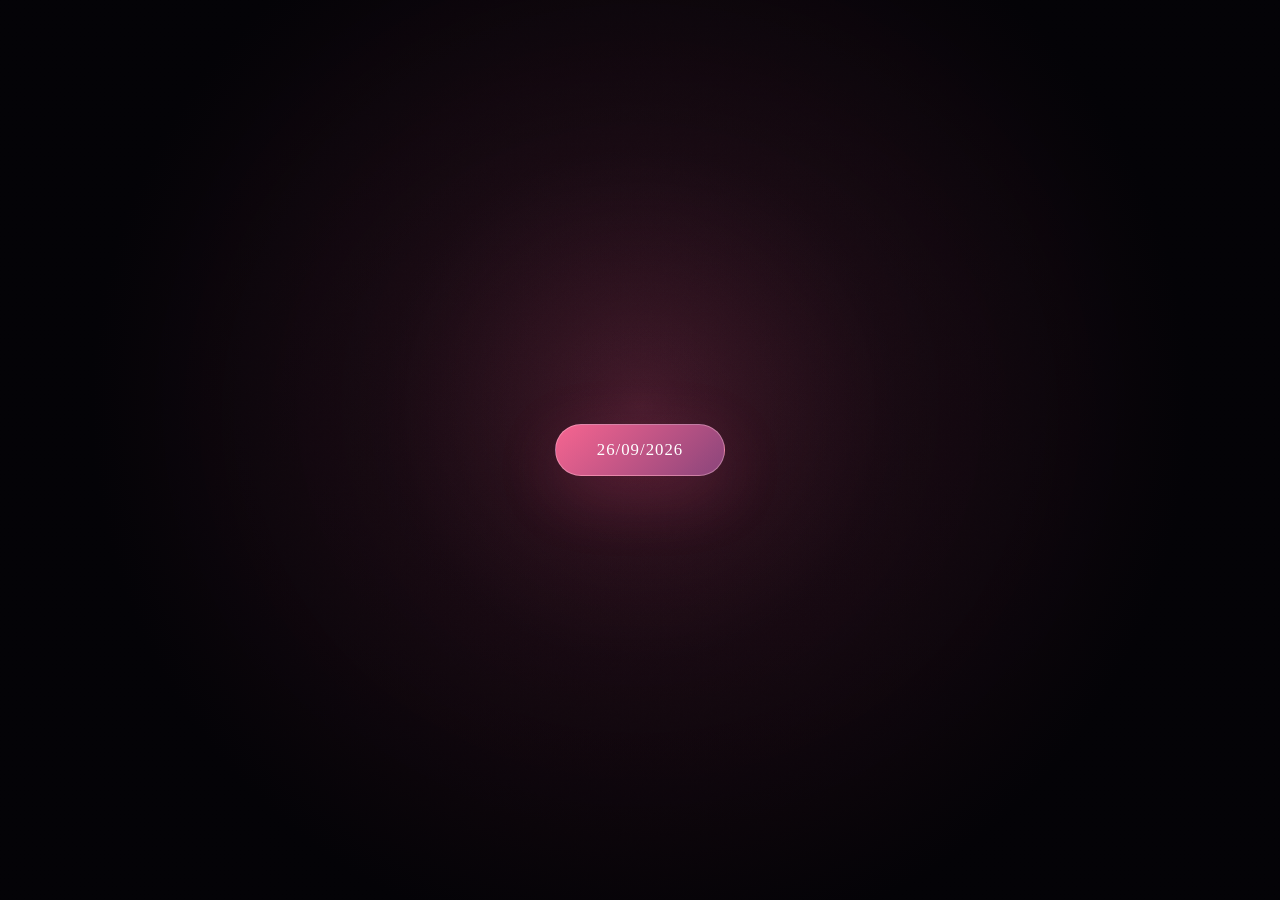
